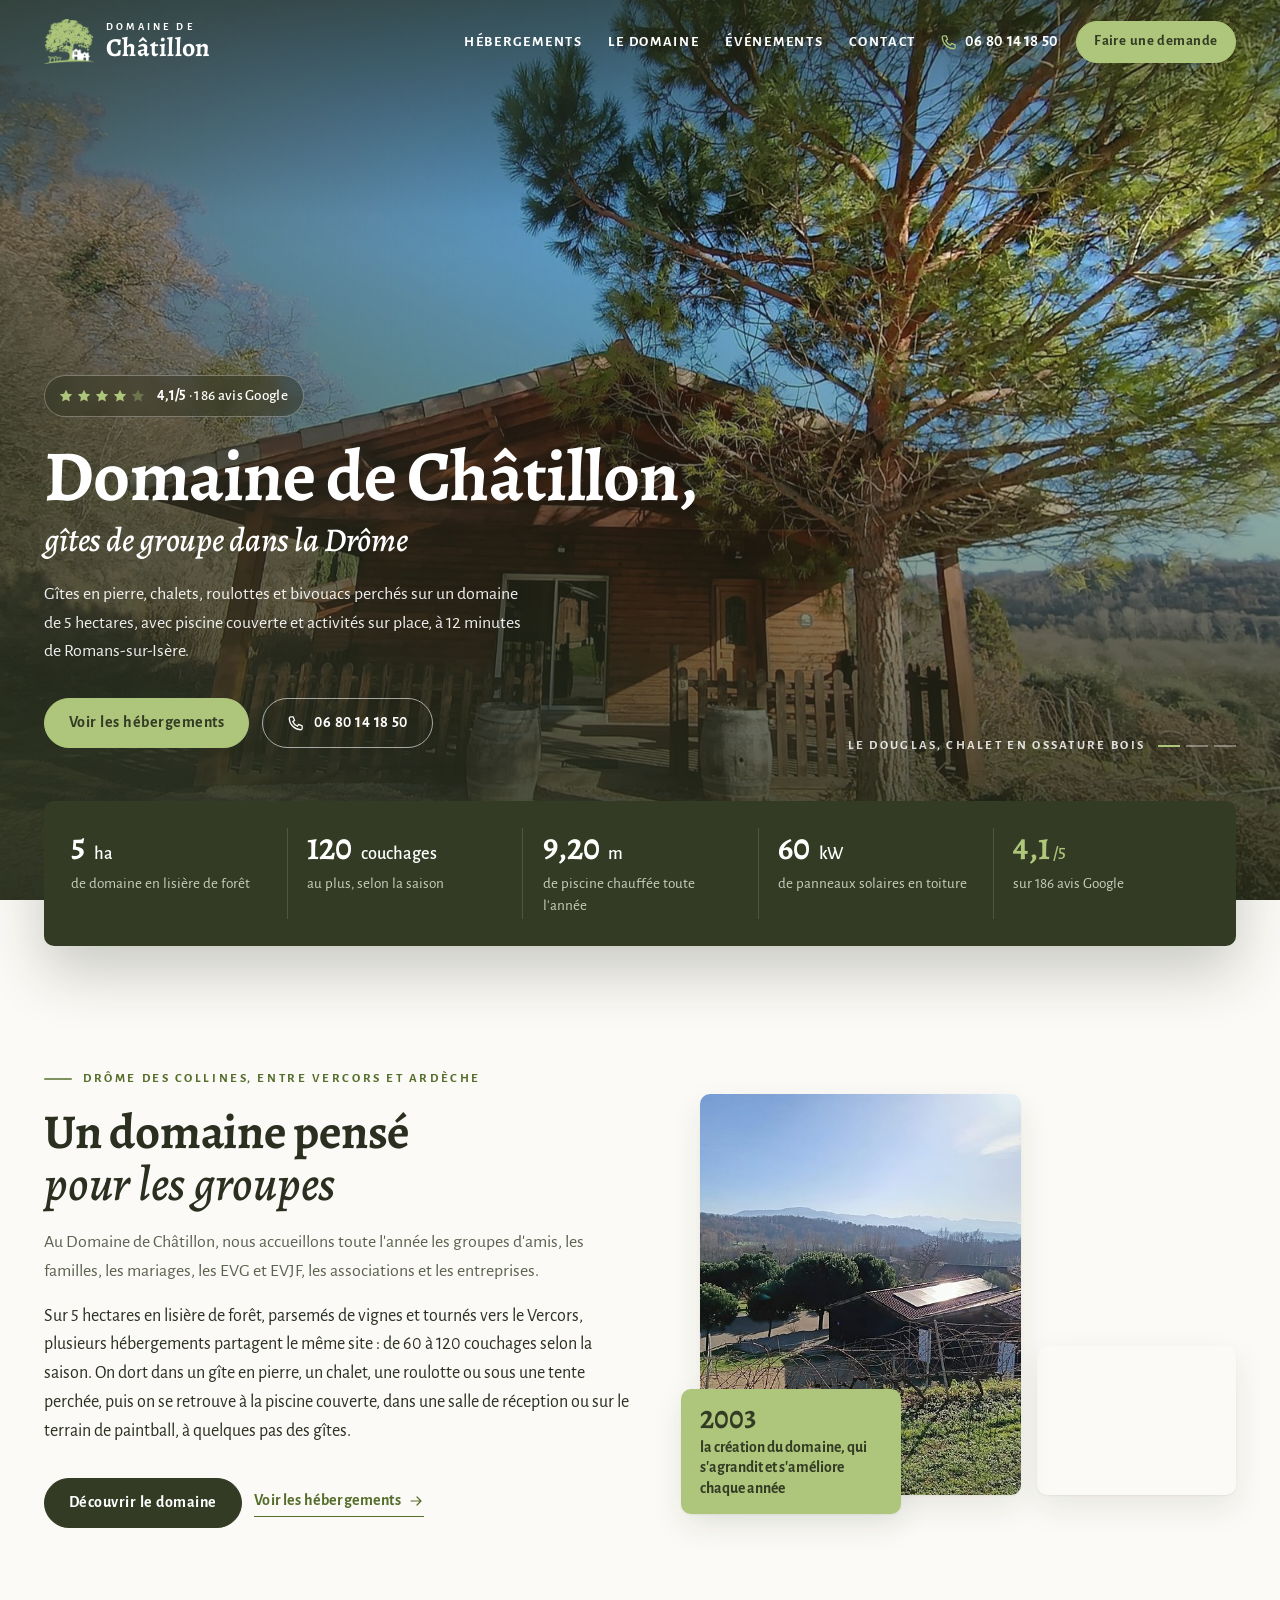
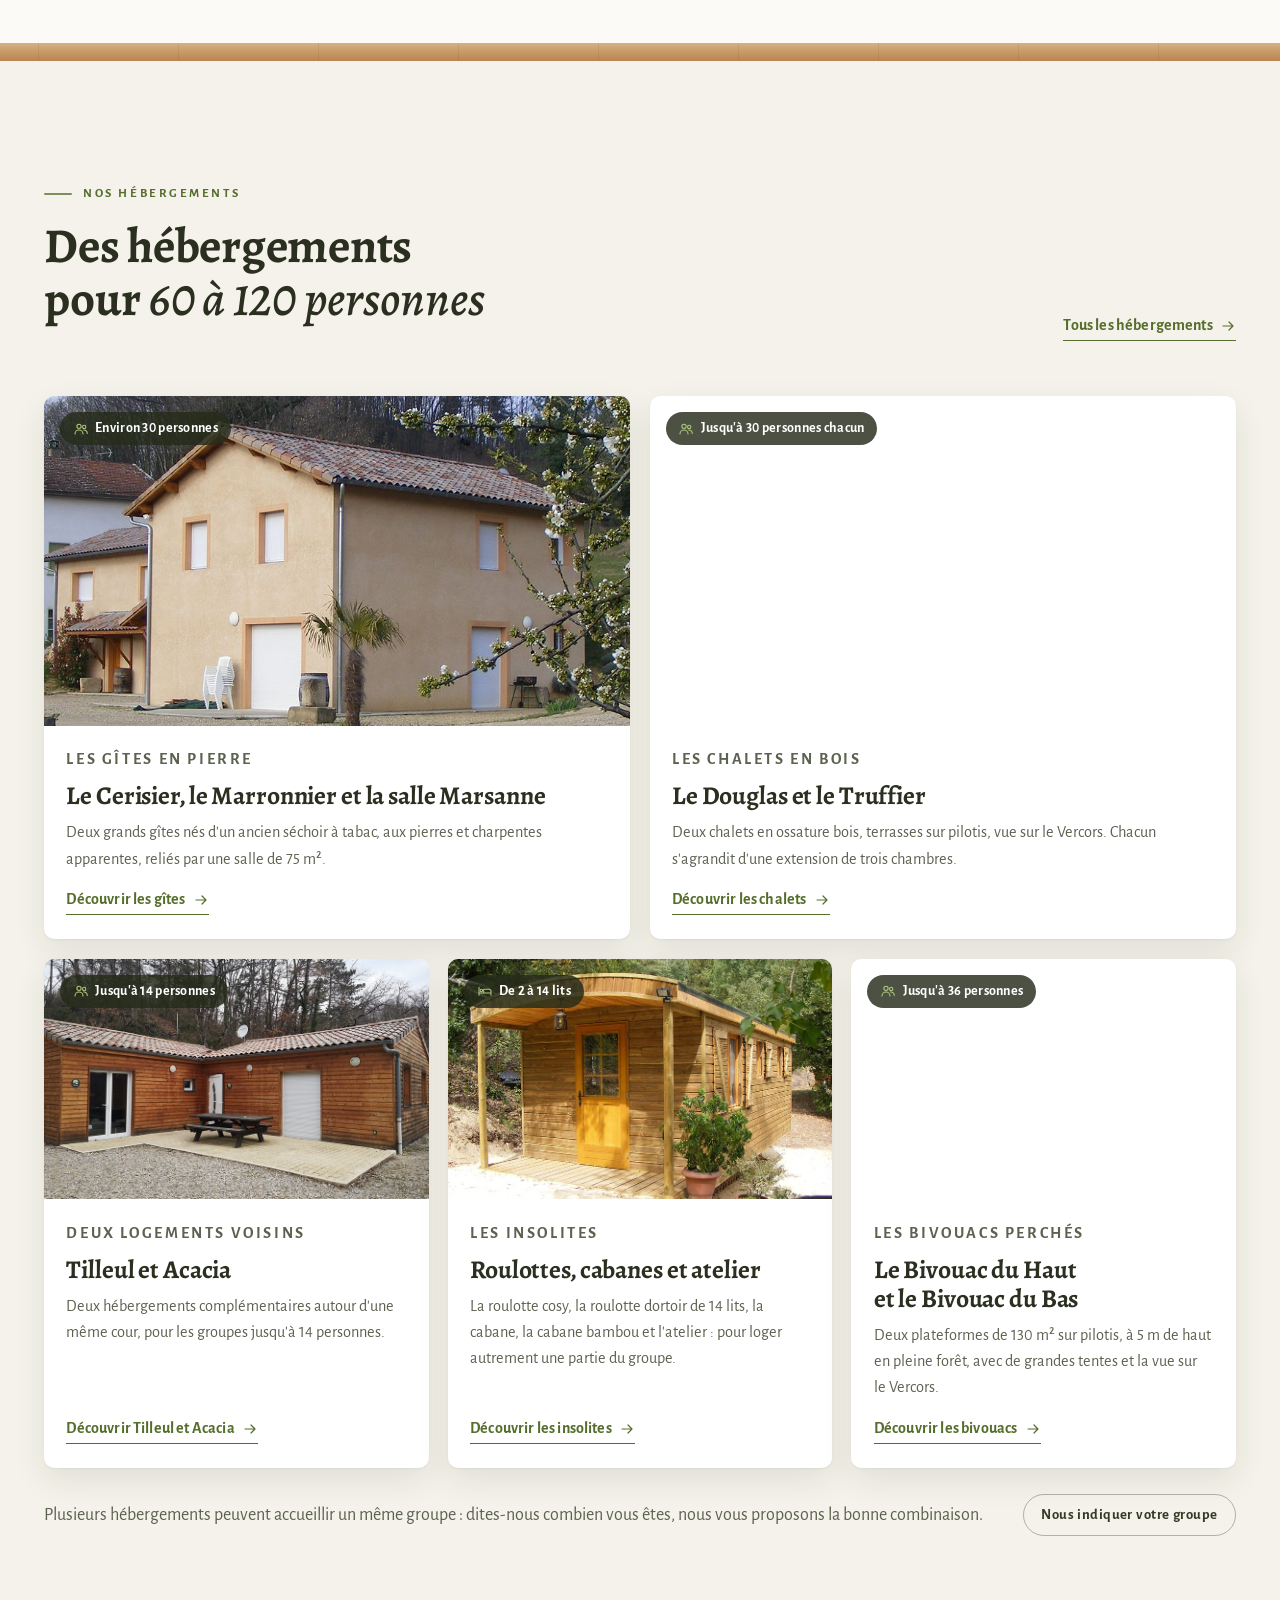
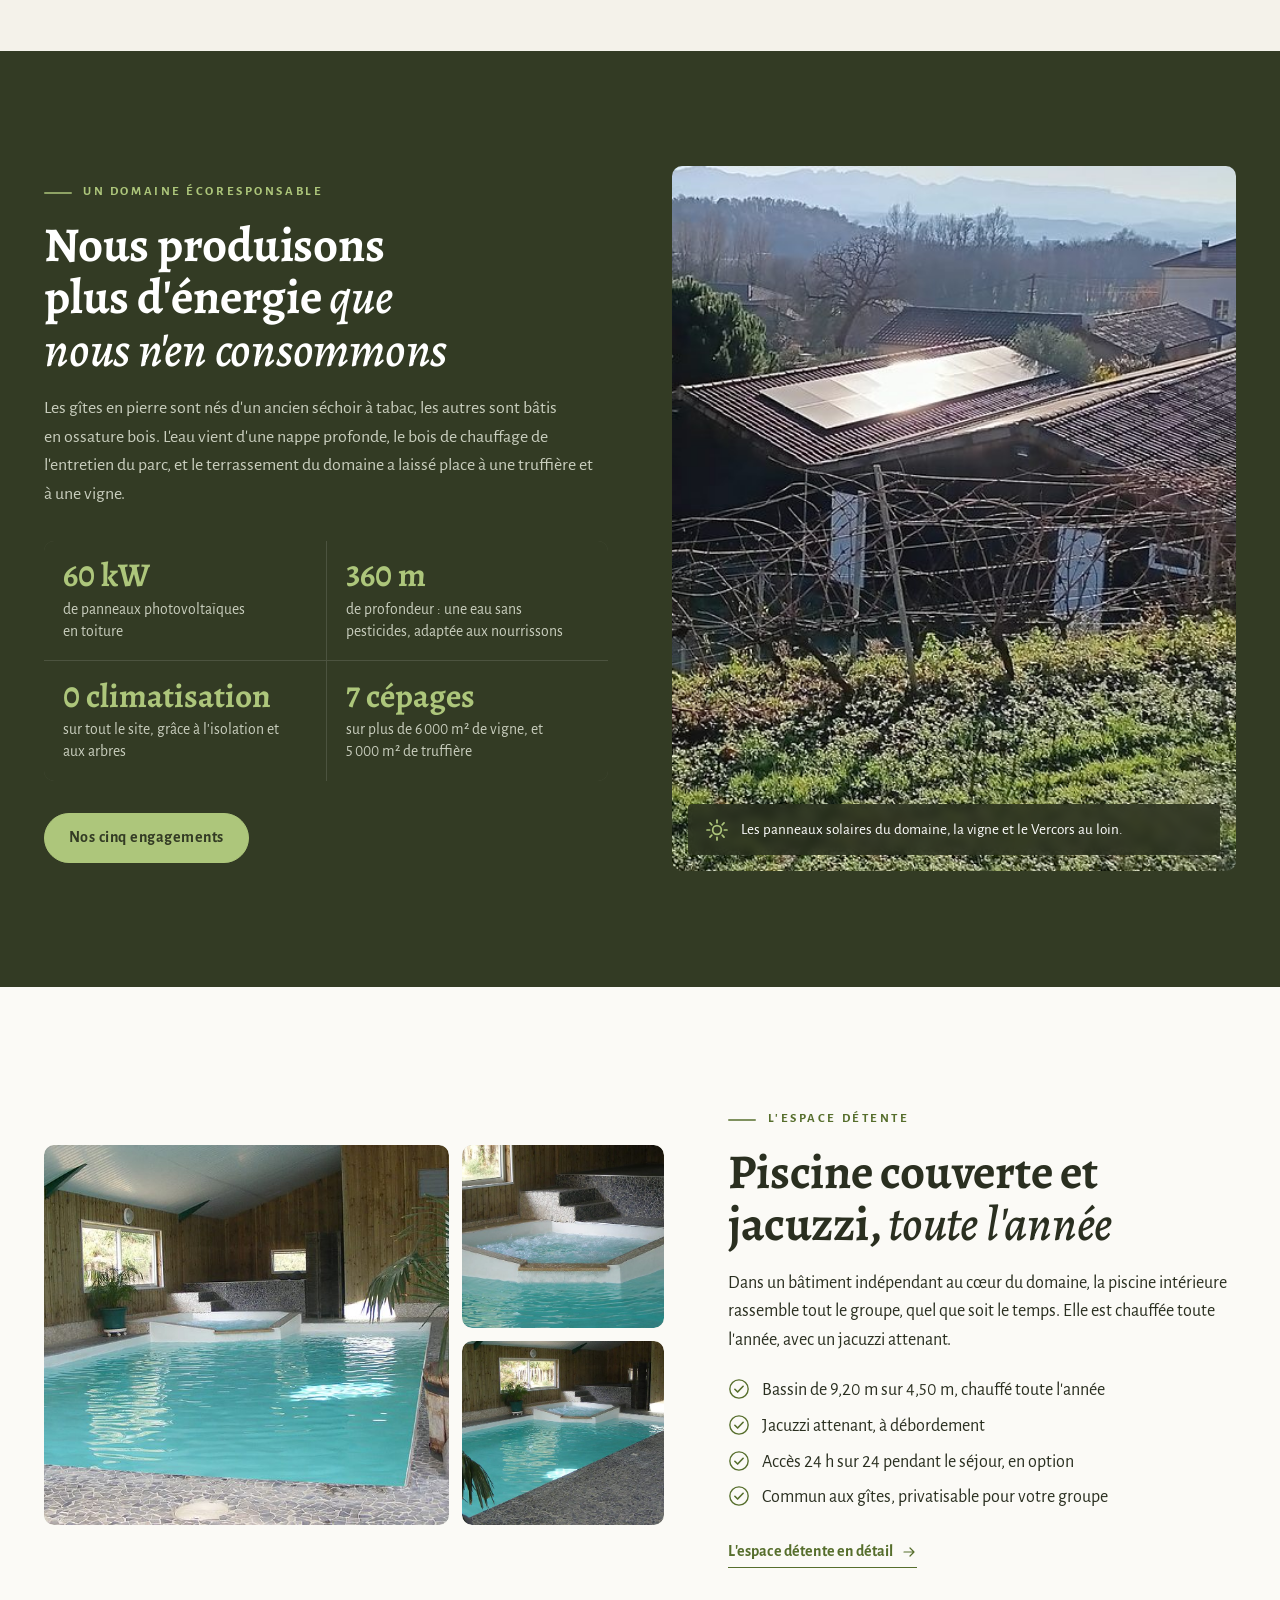
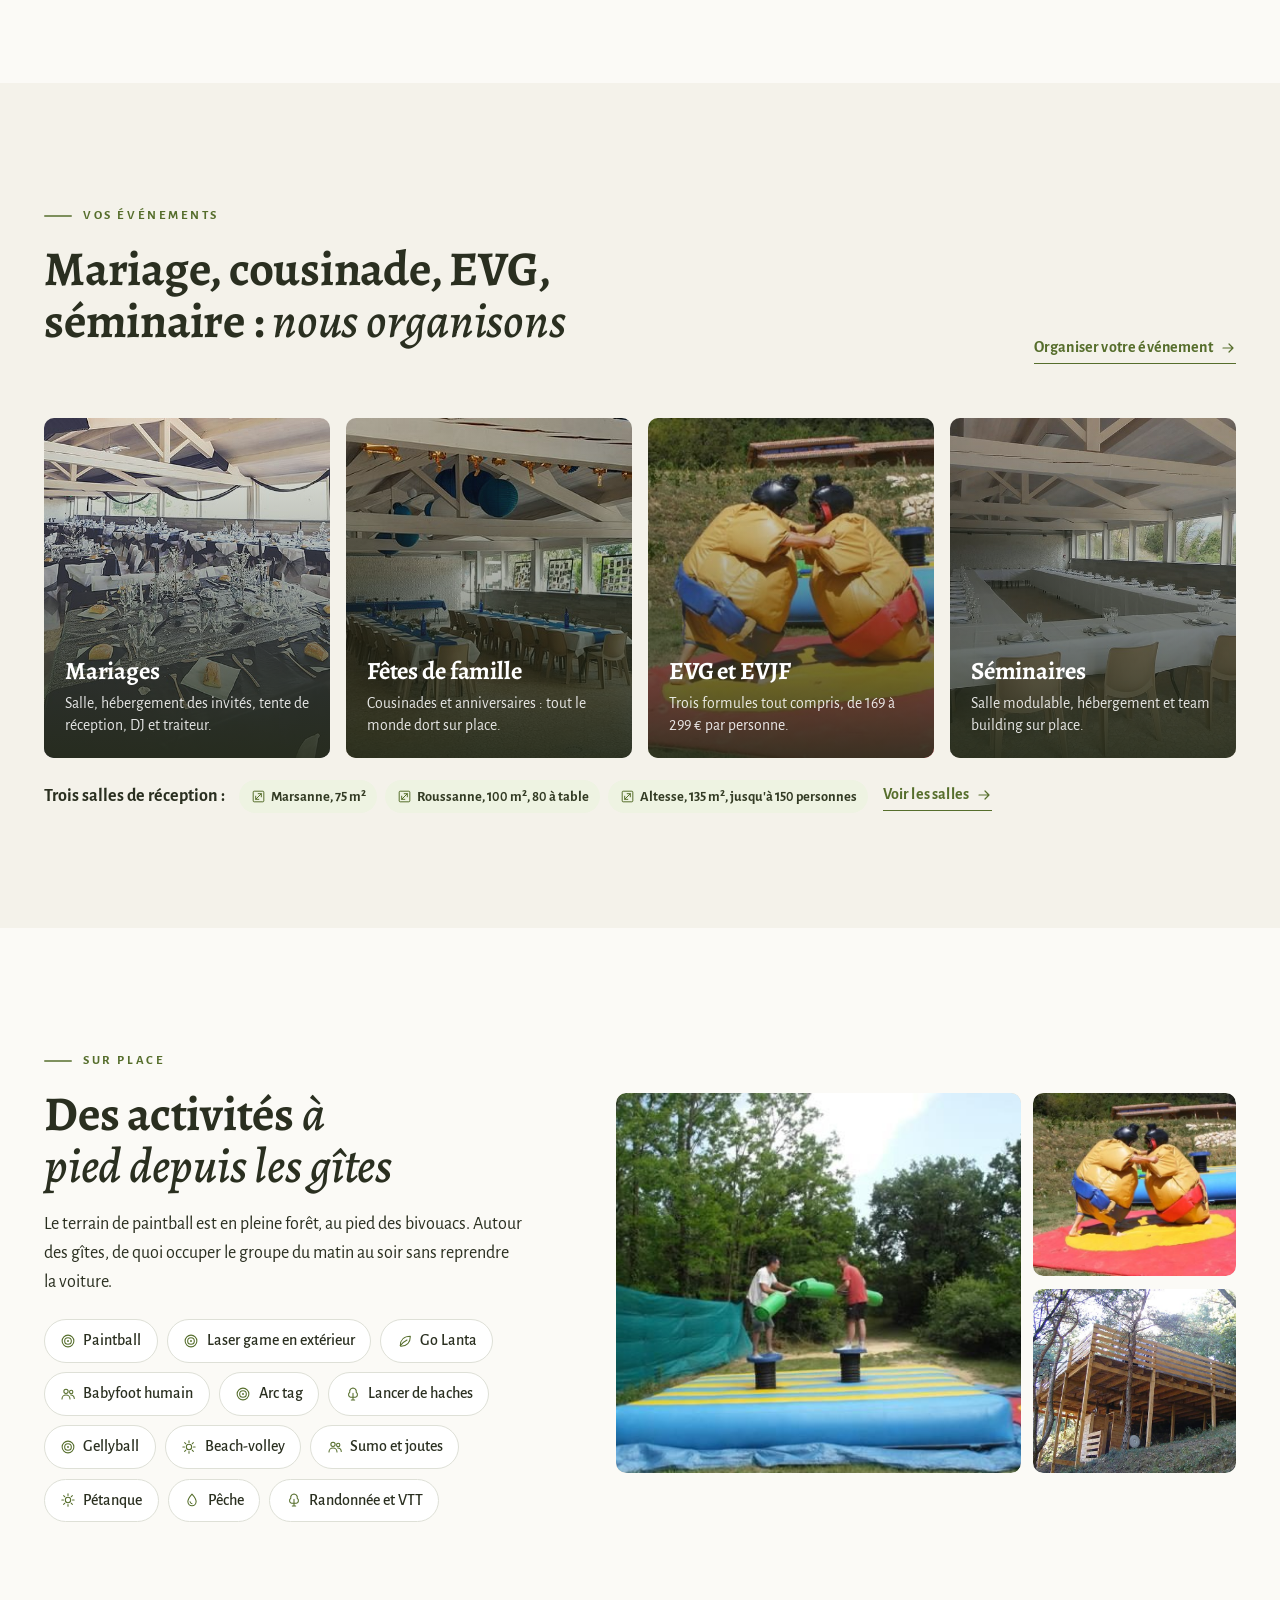
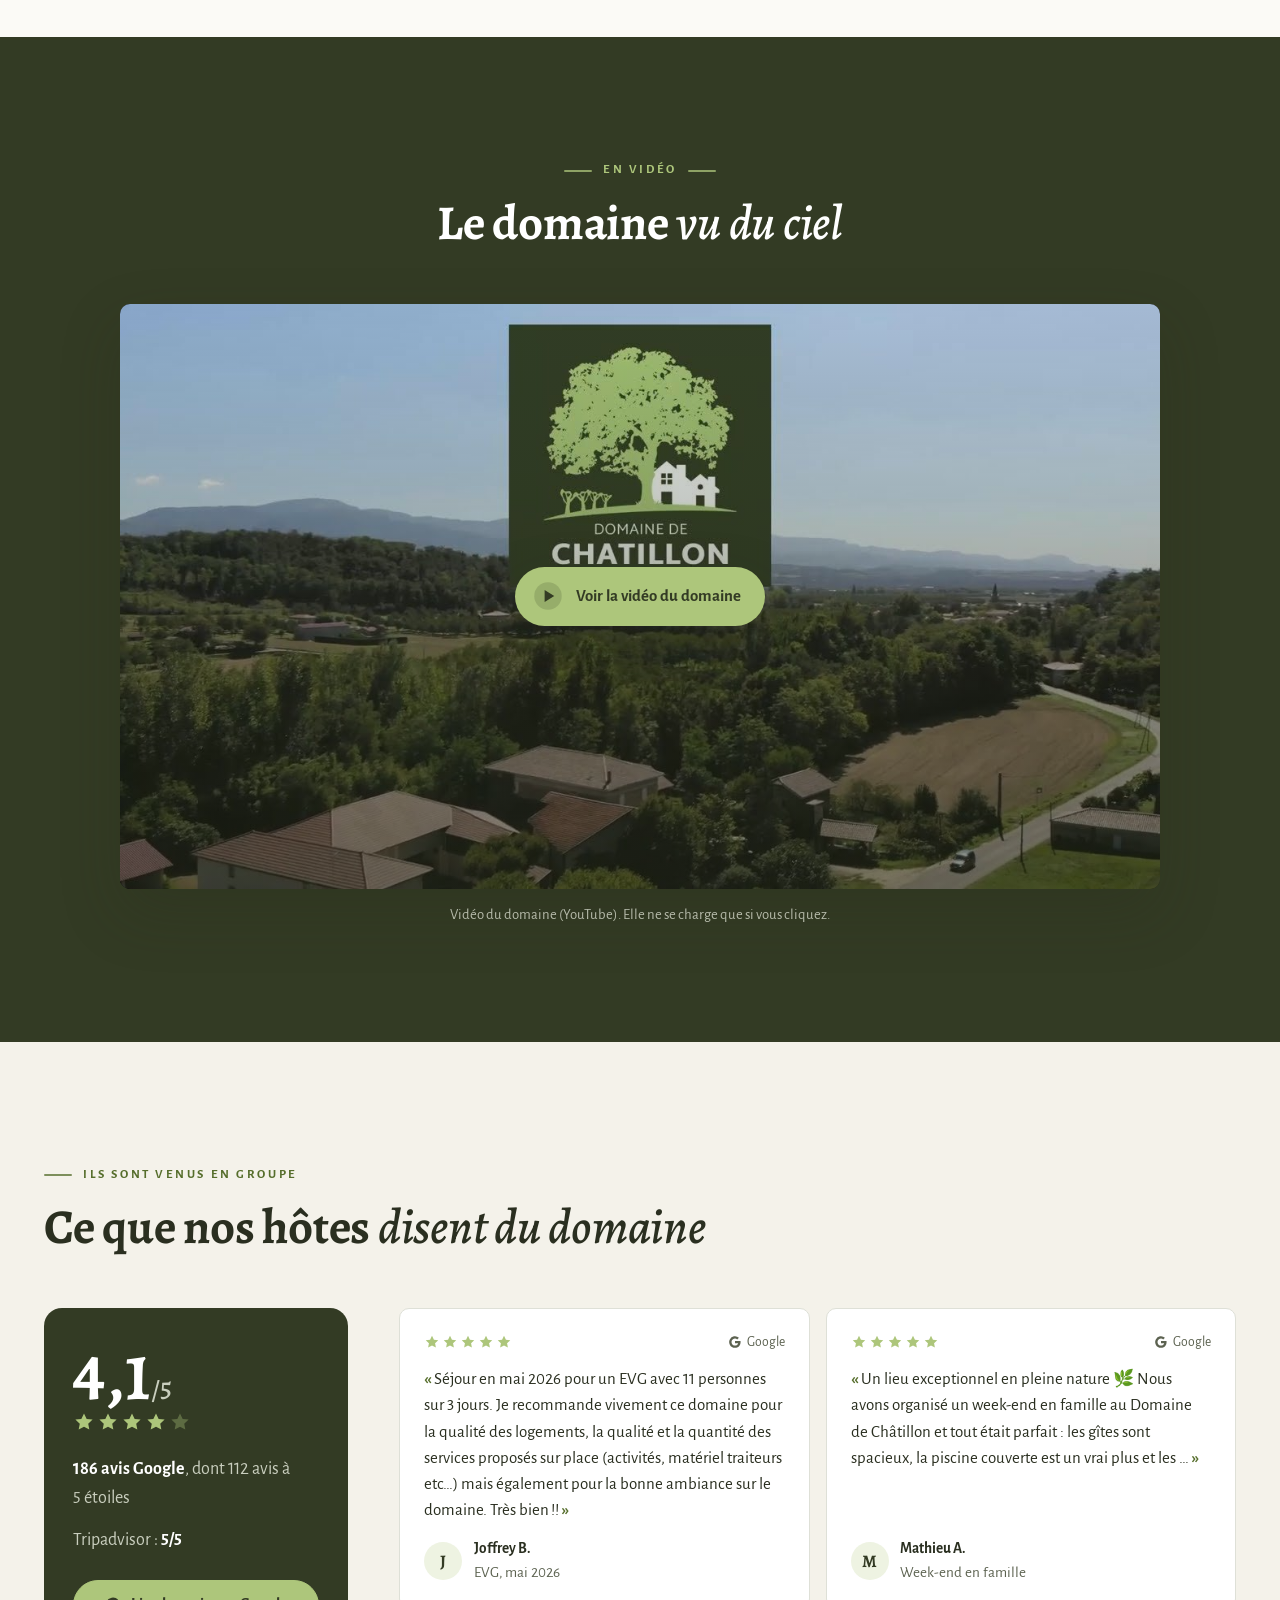
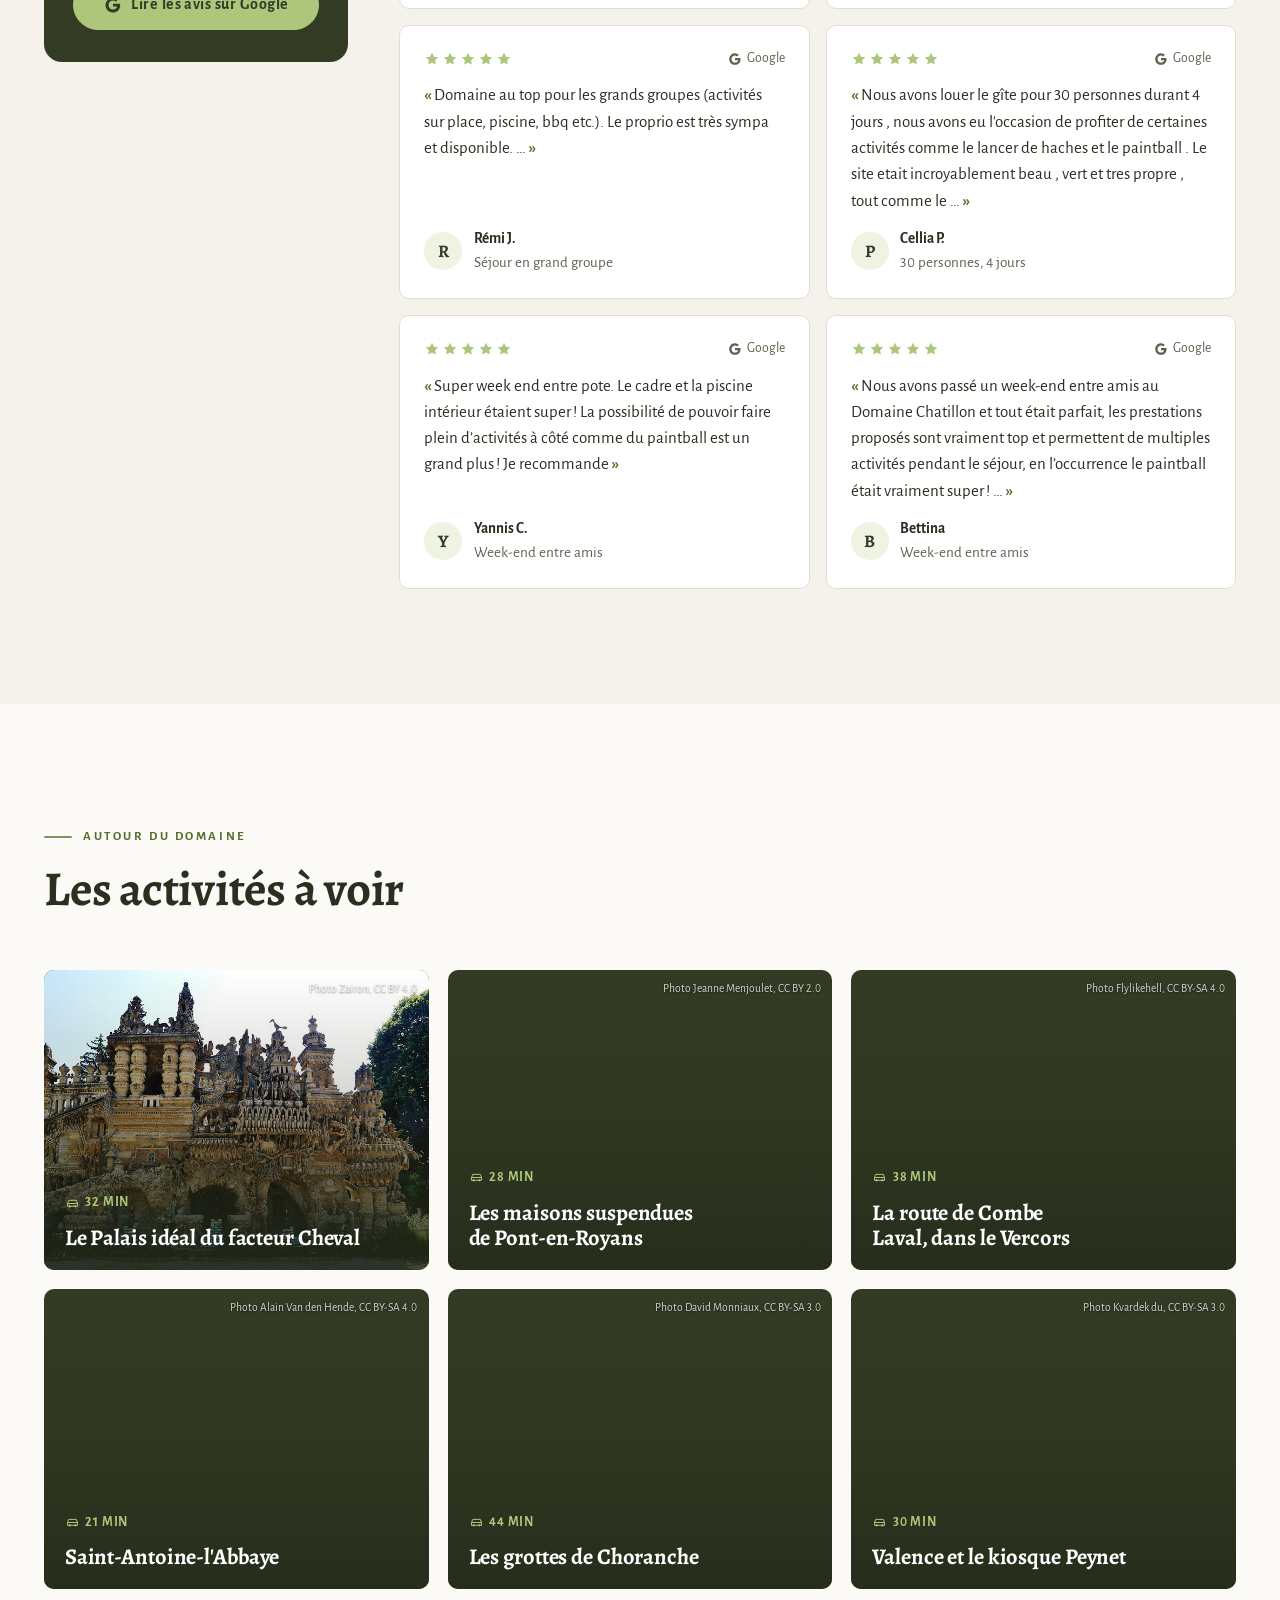
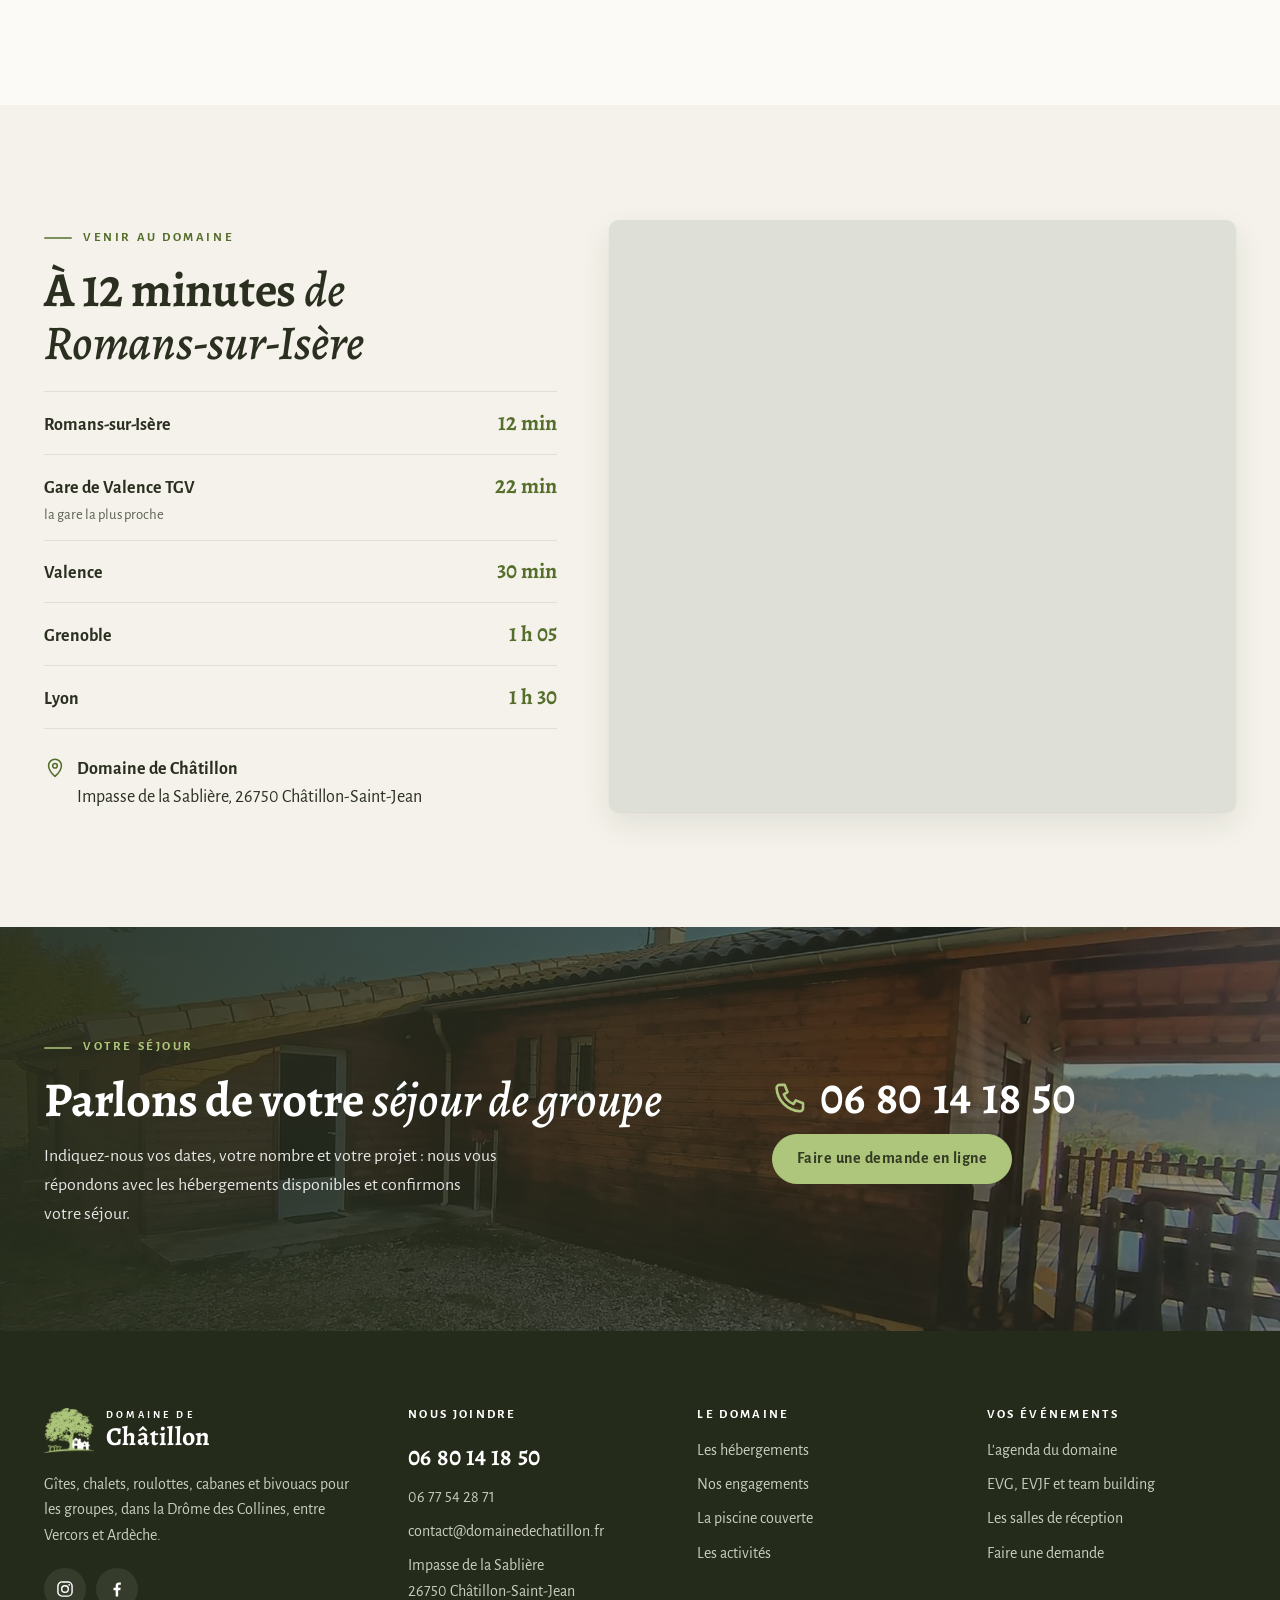
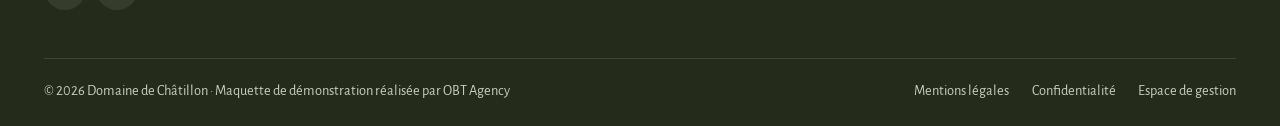
==== index.html @ 0a105643 "Maquette V1 du Domaine de Châtillon Co-Authored-By: Claude Opus 5.5 <noreply@anthropic.com>" ====
<!doctype html>
<html lang="fr" class="sans-js" data-racine="">
<head>
<meta charset="utf-8">
<meta name="viewport" content="width=device-width, initial-scale=1">
<title>Gîtes de groupe dans la Drôme | Domaine de Châtillon</title>
<meta name="description" content="Domaine de 5 ha pour les groupes dans la Drôme : gîtes, chalets, roulottes, bivouacs, piscine couverte et activités, à 12 min de Romans-sur-Isère.">
<meta name="robots" content="noindex, nofollow">
<meta name="theme-color" content="#333B24">
<meta property="og:type" content="website">
<meta property="og:locale" content="fr_FR">
<meta property="og:site_name" content="Domaine de Châtillon">
<meta property="og:title" content="Gîtes de groupe dans la Drôme | Domaine de Châtillon">
<meta property="og:description" content="Domaine de 5 ha pour les groupes dans la Drôme : gîtes, chalets, roulottes, bivouacs, piscine couverte et activités, à 12 min de Romans-sur-Isère.">
<meta property="og:image" content="assets/img/intro-1600.jpg">
<link rel="icon" href="assets/logo/favicon-48.png" sizes="48x48" type="image/png">
<link rel="apple-touch-icon" href="assets/logo/favicon-192.png">
<link rel="preconnect" href="https://fonts.googleapis.com">
<link rel="preconnect" href="https://fonts.gstatic.com" crossorigin>
<link rel="stylesheet" href="https://fonts.googleapis.com/css2?family=Alegreya:ital,wght@0,500;0,600;0,700;1,500;1,600&family=Alegreya+Sans:wght@400;500;700&display=swap">
<style>
  :root{--c-olive:#333B24;--c-blanc:#FBFAF6;--h-entete:84px}
  html{background:var(--c-blanc)}
  body{margin:0;font-family:"Alegreya Sans",Helvetica,Arial,sans-serif;color:#2A2F20}
  .loader{position:fixed;inset:0;z-index:9999;display:grid;place-items:center;background:var(--c-olive)}
  .entete{position:sticky;top:0;z-index:100;height:var(--h-entete);display:flex;align-items:center}
  @media (max-width:767px){:root{--h-entete:68px}}
</style>
<link rel="stylesheet" href="css/tokens.css">
<link rel="stylesheet" href="css/site.css">
<script>document.documentElement.classList.remove('sans-js');document.documentElement.classList.add('js');</script>

<script type="application/ld+json">
{
  "@context": "https://schema.org",
  "@type": "LodgingBusiness",
  "name": "Domaine de Châtillon",
  "description": "Domaine écoresponsable de 5 ha dans la Drôme des Collines : gîtes en pierre, chalets en ossature bois, roulottes, cabanes et bivouacs pour les groupes, piscine intérieure chauffée, salles de réception et activités sur place.",
  "url": "https://domainedechatillon.fr/",
  "telephone": "+33680141850",
  "email": "contact@domainedechatillon.fr",
  "image": "https://domainedechatillon.fr/assets/img/intro-1600.jpg",
  "address": {"@type": "PostalAddress", "streetAddress": "Impasse de la Sablière", "postalCode": "26750", "addressLocality": "Châtillon-Saint-Jean", "addressRegion": "Drôme", "addressCountry": "FR"},
  "geo": {"@type": "GeoCoordinates", "latitude": 45.0967279, "longitude": 5.1328663},
  "petsAllowed": false,
  "amenityFeature": [
    {"@type": "LocationFeatureSpecification", "name": "Piscine intérieure chauffée toute l'année", "value": true},
    {"@type": "LocationFeatureSpecification", "name": "Jacuzzi", "value": true},
    {"@type": "LocationFeatureSpecification", "name": "Salles de réception", "value": true},
    {"@type": "LocationFeatureSpecification", "name": "Parking", "value": true}
  ],
  "sameAs": ["https://www.instagram.com/domaine_de_chatillon/", "https://www.facebook.com/profile.php?id=61584657210163"]
}
</script>
</head>
<body>
<svg width="0" height="0" style="position:absolute" aria-hidden="true" focusable="false">
  <defs>
    <symbol id="i-tel" viewBox="0 0 24 24"><path fill="none" stroke="currentColor" stroke-width="1.7" stroke-linejoin="round" d="M5 3.8h3.2l1.9 4.7-2.4 1.5a11 11 0 0 0 6.3 6.3l1.5-2.4 4.7 1.9v3.2a2 2 0 0 1-2.1 2A16.2 16.2 0 0 1 3 5.9a2 2 0 0 1 2-2.1z"/></symbol>
    <symbol id="i-etoile" viewBox="0 0 24 24"><path fill="currentColor" d="M12 2.6l2.9 6 6.5.8-4.8 4.5 1.2 6.4L12 17.2l-5.8 3.1 1.2-6.4-4.8-4.5 6.5-.8z"/></symbol>
    <symbol id="i-coche" viewBox="0 0 24 24"><circle cx="12" cy="12" r="10" fill="none" stroke="currentColor" stroke-width="1.5"/><path fill="none" stroke="currentColor" stroke-width="1.8" stroke-linecap="round" stroke-linejoin="round" d="M7.5 12.3l3 3 6-6.3"/></symbol>
    <symbol id="i-fleche" viewBox="0 0 24 24"><path fill="none" stroke="currentColor" stroke-width="1.8" stroke-linecap="round" stroke-linejoin="round" d="M4.5 12h15M13.5 6l6 6-6 6"/></symbol>
    <symbol id="i-photos" viewBox="0 0 24 24"><path fill="none" stroke="currentColor" stroke-width="1.8" stroke-linejoin="round" d="M3.5 8h3.4l1.9-2.6h6.4L17.1 8h3.4v11.5h-17z"/><circle cx="12" cy="13.4" r="3.4" fill="none" stroke="currentColor" stroke-width="1.8"/></symbol>
    <symbol id="i-lecture" viewBox="0 0 24 24"><circle cx="12" cy="12" r="11" fill="currentColor" opacity=".18"/><path fill="currentColor" d="M9.3 7.2v9.6L17 12z"/></symbol>
    <symbol id="i-croix" viewBox="0 0 24 24"><path fill="none" stroke="currentColor" stroke-width="1.9" stroke-linecap="round" d="M6 6l12 12M18 6L6 18"/></symbol>
    <symbol id="i-plus" viewBox="0 0 24 24"><path fill="none" stroke="currentColor" stroke-width="1.9" stroke-linecap="round" d="M12 5v14M5 12h14"/></symbol>
    <symbol id="i-gauche" viewBox="0 0 24 24"><path fill="none" stroke="currentColor" stroke-width="1.9" stroke-linecap="round" stroke-linejoin="round" d="M15 5l-7 7 7 7"/></symbol>
    <symbol id="i-droite" viewBox="0 0 24 24"><path fill="none" stroke="currentColor" stroke-width="1.9" stroke-linecap="round" stroke-linejoin="round" d="M9 5l7 7-7 7"/></symbol>
    <symbol id="i-menu" viewBox="0 0 24 24"><path fill="none" stroke="currentColor" stroke-width="1.8" stroke-linecap="round" d="M4 7h16M4 12h16M4 17h10"/></symbol>
    <symbol id="i-repere" viewBox="0 0 24 24"><path fill="none" stroke="currentColor" stroke-width="1.7" stroke-linejoin="round" d="M12 21.2s-7-6.3-7-11.7a7 7 0 0 1 14 0c0 5.4-7 11.7-7 11.7z"/><circle cx="12" cy="9.5" r="2.5" fill="none" stroke="currentColor" stroke-width="1.7"/></symbol>
    <symbol id="i-mail" viewBox="0 0 24 24"><path fill="none" stroke="currentColor" stroke-width="1.7" stroke-linejoin="round" d="M3.5 6h17v12h-17z"/><path fill="none" stroke="currentColor" stroke-width="1.7" stroke-linejoin="round" d="M4 6.6l8 6.2 8-6.2"/></symbol>
    <symbol id="i-lit" viewBox="0 0 24 24"><path fill="none" stroke="currentColor" stroke-width="1.6" stroke-linecap="round" stroke-linejoin="round" d="M3 18.5V6.5M3 15h18v3.5M21 15v-3a2.5 2.5 0 0 0-2.5-2.5H10V15"/><circle cx="6.6" cy="11.4" r="1.9" fill="none" stroke="currentColor" stroke-width="1.6"/></symbol>
    <symbol id="i-groupe" viewBox="0 0 24 24"><circle cx="9" cy="8" r="3.2" fill="none" stroke="currentColor" stroke-width="1.6"/><path fill="none" stroke="currentColor" stroke-width="1.6" stroke-linecap="round" d="M3 19.5a6 6 0 0 1 12 0"/><circle cx="16.8" cy="9" r="2.5" fill="none" stroke="currentColor" stroke-width="1.6"/><path fill="none" stroke="currentColor" stroke-width="1.6" stroke-linecap="round" d="M16 13.6a5 5 0 0 1 5.4 5"/></symbol>
    <symbol id="i-surface" viewBox="0 0 24 24"><rect x="3.5" y="3.5" width="17" height="17" rx="1.5" fill="none" stroke="currentColor" stroke-width="1.6"/><path fill="none" stroke="currentColor" stroke-width="1.6" stroke-linecap="round" stroke-linejoin="round" d="M7.5 16.5l9-9M7.5 11.5v5h5M16.5 12.5v-5h-5"/></symbol>
    <symbol id="i-maison" viewBox="0 0 24 24"><path fill="none" stroke="currentColor" stroke-width="1.6" stroke-linejoin="round" d="M3 11.2L12 4l9 7.2M5.2 9.6V20h13.6V9.6M10 20v-5.6h4V20"/></symbol>
    <symbol id="i-calendrier" viewBox="0 0 24 24"><rect x="3.5" y="5" width="17" height="15.5" rx="2" fill="none" stroke="currentColor" stroke-width="1.6"/><path fill="none" stroke="currentColor" stroke-width="1.6" stroke-linecap="round" d="M3.5 10h17M8 3v4M16 3v4"/></symbol>
    <symbol id="i-horloge" viewBox="0 0 24 24"><circle cx="12" cy="12" r="8.8" fill="none" stroke="currentColor" stroke-width="1.6"/><path fill="none" stroke="currentColor" stroke-width="1.6" stroke-linecap="round" d="M12 7v5.2l3.4 2"/></symbol>
    <symbol id="i-voiture" viewBox="0 0 24 24"><path fill="none" stroke="currentColor" stroke-width="1.6" stroke-linejoin="round" d="M4 16.5V12l2-5h12l2 5v4.5zM4 12h16"/><circle cx="7.5" cy="16.5" r="1.8" fill="currentColor"/><circle cx="16.5" cy="16.5" r="1.8" fill="currentColor"/></symbol>
    <symbol id="i-feuille" viewBox="0 0 24 24"><path fill="none" stroke="currentColor" stroke-width="1.6" stroke-linejoin="round" d="M5 19c0-8.5 5.5-14 15-14 0 9.5-5.5 15-14 15z"/><path fill="none" stroke="currentColor" stroke-width="1.6" stroke-linecap="round" d="M5 19c3-4 6-6.5 10-8.5"/></symbol>
    <symbol id="i-soleil" viewBox="0 0 24 24"><circle cx="12" cy="12" r="4" fill="none" stroke="currentColor" stroke-width="1.6"/><path fill="none" stroke="currentColor" stroke-width="1.6" stroke-linecap="round" d="M12 2.8v2.4M12 18.8v2.4M2.8 12h2.4M18.8 12h2.4M5.5 5.5l1.7 1.7M16.8 16.8l1.7 1.7M5.5 18.5l1.7-1.7M16.8 7.2l1.7-1.7"/></symbol>
    <symbol id="i-goutte" viewBox="0 0 24 24"><path fill="none" stroke="currentColor" stroke-width="1.6" stroke-linejoin="round" d="M12 3.2s6.2 6.8 6.2 11.2a6.2 6.2 0 0 1-12.4 0C5.8 10 12 3.2 12 3.2z"/><path fill="none" stroke="currentColor" stroke-width="1.5" stroke-linecap="round" d="M9 14.6a3 3 0 0 0 3 3"/></symbol>
    <symbol id="i-arbre" viewBox="0 0 24 24"><path fill="none" stroke="currentColor" stroke-width="1.6" stroke-linejoin="round" d="M12 3a5 5 0 0 1 4.8 6.3A4.3 4.3 0 0 1 15.5 17h-7A4.3 4.3 0 0 1 7.2 9.3 5 5 0 0 1 12 3z"/><path fill="none" stroke="currentColor" stroke-width="1.6" stroke-linecap="round" d="M12 11v10M9.5 21h5"/></symbol>
    <symbol id="i-recyclage" viewBox="0 0 24 24"><path fill="none" stroke="currentColor" stroke-width="1.6" stroke-linecap="round" stroke-linejoin="round" d="M8.5 7.5L11 3.6a1.2 1.2 0 0 1 2 0l2.3 3.9M17.6 11l2.2 3.8a1.2 1.2 0 0 1-1 1.8h-4.6M10.8 16.6H5.2a1.2 1.2 0 0 1-1-1.8L6.4 11M14 5.6l1.3 1.9-2.3.3M18.6 15.3l-.4 2.3-1.7-1.6M5.6 13.6l.8-2.6 2 1"/></symbol>
    <symbol id="i-mains" viewBox="0 0 24 24"><path fill="none" stroke="currentColor" stroke-width="1.6" stroke-linecap="round" stroke-linejoin="round" d="M3 13l3.5-3.5 3 1 2-2h3l3 3L21 9M6.5 9.5L4 18.5M18.5 11.5L20 18.5M9.5 10.5l3.5 3.5a1.4 1.4 0 0 1-2 2l-1.2-1.2M12 17l1 1a1.4 1.4 0 0 0 2-2"/></symbol>
    <symbol id="i-piscine" viewBox="0 0 24 24"><path fill="none" stroke="currentColor" stroke-width="1.6" stroke-linecap="round" d="M2.8 17c1.5 1.3 3 1.3 4.6 0s3-1.3 4.6 0 3 1.3 4.6 0 3-1.3 4.6 0M2.8 20.5c1.5 1.3 3 1.3 4.6 0s3-1.3 4.6 0 3 1.3 4.6 0 3-1.3 4.6 0M8 14.5V5.6a2 2 0 0 1 4 0M15 14.5V5.6a2 2 0 0 1 4 0M8 8.5h7M8 12h7"/></symbol>
    <symbol id="i-cuisine" viewBox="0 0 24 24"><path fill="none" stroke="currentColor" stroke-width="1.6" stroke-linecap="round" stroke-linejoin="round" d="M7 3v7.5a2 2 0 0 1-2 2V21M4.5 3v5M9.5 3v5M17.5 21V3c-2.2 0-3.5 2.6-3.5 6.5v4h3.5"/></symbol>
    <symbol id="i-ecran" viewBox="0 0 24 24"><rect x="3" y="4.5" width="18" height="12" rx="1.5" fill="none" stroke="currentColor" stroke-width="1.6"/><path fill="none" stroke="currentColor" stroke-width="1.6" stroke-linecap="round" d="M8.5 20h7M12 16.5V20"/></symbol>
    <symbol id="i-terrasse" viewBox="0 0 24 24"><path fill="none" stroke="currentColor" stroke-width="1.6" stroke-linecap="round" stroke-linejoin="round" d="M3 9l9-5 9 5M5 9v11M19 9v11M3 20h18M8 14h8M9 14v6M15 14v6"/></symbol>
    <symbol id="i-parking" viewBox="0 0 24 24"><rect x="3.5" y="3.5" width="17" height="17" rx="3" fill="none" stroke="currentColor" stroke-width="1.6"/><path fill="none" stroke="currentColor" stroke-width="1.7" stroke-linecap="round" stroke-linejoin="round" d="M9.5 17V7.5h3.2a2.9 2.9 0 0 1 0 5.8H9.5"/></symbol>
    <symbol id="i-fauteuil" viewBox="0 0 24 24"><circle cx="10.5" cy="4.2" r="1.8" fill="none" stroke="currentColor" stroke-width="1.6"/><path fill="none" stroke="currentColor" stroke-width="1.6" stroke-linecap="round" stroke-linejoin="round" d="M10.5 7.4v6h5.6l2.4 5.2M10.5 10.2h4.8"/><path fill="none" stroke="currentColor" stroke-width="1.6" stroke-linecap="round" d="M8 11.4a5.4 5.4 0 1 0 6.9 7.2"/></symbol>
    <symbol id="i-feu" viewBox="0 0 24 24"><path fill="none" stroke="currentColor" stroke-width="1.6" stroke-linejoin="round" d="M12 21a6 6 0 0 0 6-6c0-4-3-6-4-10-2.5 2-3 4-3 6-1-1-1.5-2-1.6-3.2C7.6 9.4 6 11.8 6 15a6 6 0 0 0 6 6z"/></symbol>
    <symbol id="i-musique" viewBox="0 0 24 24"><path fill="none" stroke="currentColor" stroke-width="1.6" stroke-linecap="round" stroke-linejoin="round" d="M9 18V5.5l11-2V16"/><circle cx="6.5" cy="18" r="2.5" fill="none" stroke="currentColor" stroke-width="1.6"/><circle cx="17.5" cy="16" r="2.5" fill="none" stroke="currentColor" stroke-width="1.6"/></symbol>
    <symbol id="i-tente" viewBox="0 0 24 24"><path fill="none" stroke="currentColor" stroke-width="1.6" stroke-linecap="round" stroke-linejoin="round" d="M2.5 20h19L12 4zM12 4v16M9 20l3-6 3 6"/></symbol>
    <symbol id="i-couverts" viewBox="0 0 24 24"><circle cx="12" cy="13" r="6.5" fill="none" stroke="currentColor" stroke-width="1.6"/><circle cx="12" cy="13" r="3.5" fill="none" stroke="currentColor" stroke-width="1.3"/><path fill="none" stroke="currentColor" stroke-width="1.6" stroke-linecap="round" d="M2.5 4v5a1.5 1.5 0 0 0 3 0V4M4 9v11M21 4c-1.4 0-2 1.8-2 4v3h2v9"/></symbol>
    <symbol id="i-verres" viewBox="0 0 24 24"><path fill="none" stroke="currentColor" stroke-width="1.6" stroke-linecap="round" stroke-linejoin="round" d="M5 3h5l-.4 5a2.1 2.1 0 0 1-4.2 0zM7.5 10.2V20M5.5 20h4M14 3h5l-.4 5a2.1 2.1 0 0 1-4.2 0zM16.5 10.2V20M14.5 20h4"/></symbol>
    <symbol id="i-cible" viewBox="0 0 24 24"><circle cx="12" cy="12" r="8.8" fill="none" stroke="currentColor" stroke-width="1.6"/><circle cx="12" cy="12" r="5" fill="none" stroke="currentColor" stroke-width="1.6"/><circle cx="12" cy="12" r="1.4" fill="currentColor"/></symbol>
    <symbol id="i-roulotte" viewBox="0 0 24 24"><path fill="none" stroke="currentColor" stroke-width="1.6" stroke-linejoin="round" d="M3 16V9.5C3 7 5 5 8 5h8c3 0 5 2 5 4.5V16zM8 16v-5h3v5M14 9h4v3h-4z"/><circle cx="7" cy="18" r="1.8" fill="none" stroke="currentColor" stroke-width="1.6"/><circle cx="17" cy="18" r="1.8" fill="none" stroke="currentColor" stroke-width="1.6"/></symbol>
    <symbol id="i-cabane" viewBox="0 0 24 24"><path fill="none" stroke="currentColor" stroke-width="1.6" stroke-linecap="round" stroke-linejoin="round" d="M4 12l8-7 8 7M6 10.5V17h12v-6.5M10 17v-4h4v4M7 17l-1.5 4M17 17l1.5 4M12 17v4"/></symbol>
    <symbol id="i-atelier" viewBox="0 0 24 24"><path fill="none" stroke="currentColor" stroke-width="1.6" stroke-linejoin="round" d="M3 20V9l5 3V9l5 3V9l5 3V5h3v15z"/><path fill="none" stroke="currentColor" stroke-width="1.6" d="M7 16h3M14 16h3"/></symbol>
    <symbol id="i-animaux" viewBox="0 0 24 24"><circle cx="7" cy="9" r="1.8" fill="none" stroke="currentColor" stroke-width="1.5"/><circle cx="11" cy="6" r="1.8" fill="none" stroke="currentColor" stroke-width="1.5"/><circle cx="15.5" cy="7.5" r="1.8" fill="none" stroke="currentColor" stroke-width="1.5"/><path fill="none" stroke="currentColor" stroke-width="1.5" stroke-linejoin="round" d="M8 16.5c0-2.5 2-4.5 4-4.5s4 2 4 4.5c0 1.5-1.4 2-2.5 1.5-1-.4-2-.4-3 0-1.1.5-2.5 0-2.5-1.5z"/><path fill="none" stroke="currentColor" stroke-width="1.6" stroke-linecap="round" d="M3.5 3.5l17 17"/></symbol>
    <symbol id="i-info" viewBox="0 0 24 24"><circle cx="12" cy="12" r="9" fill="none" stroke="currentColor" stroke-width="1.6"/><path fill="none" stroke="currentColor" stroke-width="1.8" stroke-linecap="round" d="M12 11v6M12 7.6v.2"/></symbol>
    <symbol id="i-cle" viewBox="0 0 24 24"><circle cx="8" cy="12" r="4" fill="none" stroke="currentColor" stroke-width="1.6"/><path fill="none" stroke="currentColor" stroke-width="1.6" stroke-linecap="round" d="M12 12h9M18 12v3M15.5 12v2"/></symbol>
    <symbol id="i-instagram" viewBox="0 0 24 24"><rect x="3.5" y="3.5" width="17" height="17" rx="5" fill="none" stroke="currentColor" stroke-width="1.7"/><circle cx="12" cy="12" r="4" fill="none" stroke="currentColor" stroke-width="1.7"/><circle cx="17" cy="7" r="1.1" fill="currentColor"/></symbol>
    <symbol id="i-facebook" viewBox="0 0 24 24"><path fill="currentColor" d="M13.4 21v-7.6h2.6l.4-3h-3V8.5c0-.9.3-1.5 1.6-1.5h1.6V4.3c-.3 0-1.2-.1-2.3-.1-2.3 0-3.9 1.4-3.9 4v2.2H7.8v3h2.6V21z"/></symbol>
    <symbol id="i-google" viewBox="0 0 24 24"><path fill="currentColor" d="M21.6 12.2c0-.7-.1-1.3-.2-1.9H12v3.7h5.4a4.6 4.6 0 0 1-2 3v2.5h3.2c1.9-1.7 3-4.3 3-7.3zM12 22c2.7 0 5-.9 6.6-2.4l-3.2-2.5c-.9.6-2 1-3.4 1-2.6 0-4.8-1.8-5.6-4.1H3.1v2.6A10 10 0 0 0 12 22zM6.4 14a6 6 0 0 1 0-3.9V7.5H3.1a10 10 0 0 0 0 9zM12 6c1.5 0 2.8.5 3.8 1.5l2.9-2.9A10 10 0 0 0 3.1 7.5L6.4 10C7.2 7.7 9.4 6 12 6z"/></symbol>
  </defs>
</svg>


<div class="loader" id="loader" aria-hidden="true">
  <div class="loader__fond"><img src="assets/img/intro-1600.jpg" srcset="assets/img/intro-800.jpg 800w, assets/img/intro-1600.jpg 1600w, assets/img/intro-2400.jpg 2000w" sizes="100vw" width="2000" height="1500" alt="" loading="eager" decoding="async"></div>
  <div class="loader__voile"></div>
  <div class="loader__logo">
    <img class="loader__embleme" src="assets/logo/embleme.png" width="442" height="397" alt="">
    <span class="loader__nom"><span class="logo__petit">Domaine de</span><span class="logo__grand">Châtillon</span></span>
    <span class="loader__filet"></span>
    <span class="loader__lieu">Gîtes de groupe · Hébergements insolites · Drôme</span>
  </div>
</div>

<a class="saut-contenu" href="#contenu">Aller au contenu</a>

<header class="entete" id="entete" data-etat="transparent">
  <div class="contenant entete__grille">
    <a class="logo entete__logo" href="index.html" aria-label="Domaine de Châtillon, page d'accueil">
      <img class="logo__img" src="assets/logo/embleme.png" width="442" height="397" alt="">
      <span class="logo__mots"><span class="logo__petit">Domaine de</span><span class="logo__grand">Châtillon</span></span>
    </a>
    <nav class="nav" aria-label="Navigation principale">
      <ul class="nav__liste">
        <li><a class="nav__lien"  href="hebergements.html">Hébergements</a></li>
        <li><a class="nav__lien"  href="le-domaine.html">Le domaine</a></li>
        <li><a class="nav__lien"  href="evenements.html">Événements</a></li>
        <li><a class="nav__lien"  href="contact.html">Contact</a></li>
      </ul>
    </nav>
    <div class="entete__actions">
      <a class="entete__tel" href="tel:+33680141850" aria-label="Appeler le domaine au 06 80 14 18 50">
        <svg aria-hidden="true"><use href="#i-tel"/></svg><span>06 80 14 18 50</span>
      </a>
      <a class="btn btn--primaire btn--compact btn--demande" href="contact.html">Faire une demande</a>
      <button type="button" class="burger" id="burger" aria-expanded="false" aria-controls="nav-mobile" aria-label="Ouvrir le menu">
        <svg class="burger__ouvrir" aria-hidden="true"><use href="#i-menu"/></svg>
        <svg class="burger__fermer" aria-hidden="true"><use href="#i-croix"/></svg>
      </button>
    </div>
  </div>
</header>

<div class="nav-mobile" id="nav-mobile">
  <nav class="contenant" aria-label="Menu">
    <ul class="nav-mobile__liste">
      <li><a class="nav-mobile__lien" aria-current="page" href="index.html">Accueil</a></li>
      <li><a class="nav-mobile__lien"  href="hebergements.html">Hébergements</a></li>
      <li><a class="nav-mobile__lien"  href="le-domaine.html">Le domaine</a></li>
      <li><a class="nav-mobile__lien"  href="evenements.html">Événements</a></li>
      <li><a class="nav-mobile__lien"  href="contact.html">Contact</a></li>
    </ul>
    <a class="btn btn--primaire btn--pleine" href="contact.html">Faire une demande</a>
    <a class="btn btn--fantome btn--pleine" href="tel:+33680141850"><svg aria-hidden="true"><use href="#i-tel"/></svg>Appeler le 06 80 14 18 50</a>
  </nav>
</div>


<main id="contenu">

<section class="hero" id="haut" aria-label="Présentation">
  <div class="hero__diapos">
    <figure class="hero__diapo est-active" data-legende="Le Douglas, chalet en ossature bois"><img src="assets/img/hero-chalet-1600.jpg" srcset="assets/img/hero-chalet-800.jpg 800w, assets/img/hero-chalet-1600.jpg 1600w, assets/img/hero-chalet-2400.jpg 2048w" sizes="100vw" width="2048" height="1536" alt="Le chalet Douglas en bois, sa terrasse couverte et un grand pin, face aux collines de la Drôme" loading="eager" fetchpriority="high" decoding="async"></figure>
    <figure class="hero__diapo" data-legende="La piscine intérieure et son jacuzzi"><img src="assets/img/hero-piscine-1600.jpg" srcset="assets/img/hero-piscine-800.jpg 800w, assets/img/hero-piscine-1600.jpg 1600w, assets/img/hero-piscine-2400.jpg 1920w" sizes="100vw" width="1920" height="1280" alt="La piscine intérieure chauffée du domaine, son jacuzzi à débordement et ses murs en bois" loading="eager" decoding="async"></figure>
    <figure class="hero__diapo" data-legende="La salle Altesse dressée pour une réception"><img src="assets/img/hero-salle-1600.jpg" srcset="assets/img/hero-salle-800.jpg 800w, assets/img/hero-salle-1600.jpg 1600w, assets/img/hero-salle-2400.jpg 1920w" sizes="100vw" width="1920" height="1440" alt="La salle Altesse sous sa charpente blanche, tables nappées dressées en U pour un repas de groupe" loading="eager" decoding="async"></figure>
  </div>
  <div class="hero__voile"></div>
  <div class="contenant hero__contenu">
    <a class="hero__avis" href="#avis">
      <span class="etoiles" aria-hidden="true"><svg><use href="#i-etoile"/></svg><svg><use href="#i-etoile"/></svg><svg><use href="#i-etoile"/></svg><svg><use href="#i-etoile"/></svg><svg style="opacity:.35"><use href="#i-etoile"/></svg></span>
      <span><strong>4,1/5</strong> · 186 avis Google</span>
    </a>
    <h1 class="hero__titre"><span class="hero__nom">Domaine de Châtillon,</span> <span class="hero__metier">gîtes de groupe dans la Drôme</span></h1>
    <p class="hero__sous-titre">Gîtes en pierre, chalets, roulottes et bivouacs perchés sur un domaine de 5 hectares, avec piscine couverte et activités sur place, à 12 minutes de Romans-sur-Isère.</p>
    <div class="actions">
      <a class="btn btn--primaire" href="hebergements.html">Voir les hébergements</a>
      <a class="btn btn--fantome" href="tel:+33680141850"><svg aria-hidden="true"><use href="#i-tel"/></svg>06 80 14 18 50</a>
    </div>
  </div>
  <p class="hero__legende"><span id="hero-legende-texte">Le Douglas, chalet en ossature bois</span><span class="hero__points" aria-hidden="true"><span class="hero__point est-actif"></span><span class="hero__point"></span><span class="hero__point"></span></span></p>
</section>

<div class="contenant reperes">
  <dl class="reperes__grille">
    <div class="reperes__item"><dt class="reperes__chiffre">5 <small>ha</small></dt><dd class="reperes__libelle">de domaine en lisière de forêt</dd></div>
    <div class="reperes__item"><dt class="reperes__chiffre">120 <small>couchages</small></dt><dd class="reperes__libelle">au plus, selon la saison</dd></div>
    <div class="reperes__item"><dt class="reperes__chiffre">9,20 <small>m</small></dt><dd class="reperes__libelle">de piscine chauffée toute l'année</dd></div>
    <div class="reperes__item"><dt class="reperes__chiffre">60 <small>kW</small></dt><dd class="reperes__libelle">de panneaux solaires en toiture</dd></div>
    <div class="reperes__item reperes__item--vert"><dt class="reperes__chiffre">4,1<small>/5</small></dt><dd class="reperes__libelle">sur 186 avis Google</dd></div>
  </dl>
</div>

<section class="section" id="presentation">
  <div class="contenant presentation">
    <div class="presentation__texte apparait">
      <p class="surtitre">Drôme des Collines, entre Vercors et Ardèche</p>
      <h2>Un domaine pensé <em>pour les groupes</em></h2>
      <p class="chapo">Au Domaine de Châtillon, nous accueillons toute l'année les groupes d'amis, les familles, les mariages, les EVG et EVJF, les associations et les entreprises.</p>
      <p>Sur 5 hectares en lisière de forêt, parsemés de vignes et tournés vers le Vercors, plusieurs hébergements partagent le même site : de 60 à 120 couchages selon la saison. On dort dans un gîte en pierre, un chalet, une roulotte ou sous une tente perchée, puis on se retrouve à la piscine couverte, dans une salle de réception ou sur le terrain de paintball, à quelques pas des gîtes.</p>
      <div class="actions">
        <a class="btn btn--olive" href="le-domaine.html">Découvrir le domaine</a>
        <a class="lien-fleche" href="hebergements.html">Voir les hébergements<svg aria-hidden="true"><use href="#i-fleche"/></svg></a>
      </div>
    </div>
    <div class="presentation__photos apparait">
      <img src="assets/img/vue-vercors-1600.jpg" srcset="assets/img/vue-vercors-800.jpg 800w, assets/img/vue-vercors-1600.jpg 1600w" sizes="(max-width: 900px) 60vw, 360px" width="1600" height="1200" alt="Le domaine vu de ses vignes : les pins parasols, les toits des gîtes et le Vercors à l&#x27;horizon" loading="lazy" decoding="async">
      <img src="assets/img/truffier-terrasse-1600.jpg" srcset="assets/img/truffier-terrasse-800.jpg 800w, assets/img/truffier-terrasse-1600.jpg 1600w" sizes="(max-width: 900px) 40vw, 220px" width="1600" height="1200" alt="La terrasse en bois du Truffier, sa table et la vue sur les collines et le Vercors" loading="lazy" decoding="async">
      <p class="presentation__cachet"><strong>2003</strong>la création du domaine, qui s'agrandit et s'améliore chaque année</p>
    </div>
  </div>
</section>

<div class="bois" aria-hidden="true"></div>

<section class="section section--lin" id="hebergements">
  <div class="contenant">
    <header class="entete-section entete-section--ligne apparait">
      <div>
        <p class="surtitre">Nos hébergements</p>
        <h2>Des hébergements pour <em>60 à 120 personnes</em></h2>
      </div>
      <a class="lien-fleche" href="hebergements.html">Tous les hébergements<svg aria-hidden="true"><use href="#i-fleche"/></svg></a>
    </header>
    <div class="cartes-heb">
      <a class="carte-heb apparait" href="hebergements.html#gites">
        <div class="carte-heb__photo"><img src="assets/img/cerisier-1600.jpg" srcset="assets/img/cerisier-800.jpg 800w, assets/img/cerisier-1600.jpg 1600w" sizes="(max-width: 620px) 100vw, (max-width: 980px) 50vw, 600px" width="1600" height="1067" alt="Le Cerisier, grand gîte aux murs ocre et aux tuiles rondes, dans la cour du domaine" loading="lazy" decoding="async"><span class="carte-heb__capacite"><svg aria-hidden="true"><use href="#i-groupe"/></svg>Environ 30 personnes</span></div>
        <div class="carte-heb__corps">
          <p class="carte-heb__type">Les gîtes en pierre</p>
          <h3>Le Cerisier, le Marronnier et la salle Marsanne</h3>
          <p>Deux grands gîtes nés d'un ancien séchoir à tabac, aux pierres et charpentes apparentes, reliés par une salle de 75 m².</p>
          <span class="lien-fleche">Découvrir les gîtes<svg aria-hidden="true"><use href="#i-fleche"/></svg></span>
        </div>
      </a>
      <a class="carte-heb apparait" href="hebergements.html#chalets">
        <div class="carte-heb__photo"><img src="assets/img/truffier-1600.jpg" srcset="assets/img/truffier-800.jpg 800w, assets/img/truffier-1600.jpg 1600w" sizes="(max-width: 620px) 100vw, (max-width: 980px) 50vw, 600px" width="1600" height="1200" alt="Le chalet Truffier en bois, sa grande terrasse couverte et sa barrière, au soleil d&#x27;hiver" loading="lazy" decoding="async"><span class="carte-heb__capacite"><svg aria-hidden="true"><use href="#i-groupe"/></svg>Jusqu'à 30 personnes chacun</span></div>
        <div class="carte-heb__corps">
          <p class="carte-heb__type">Les chalets en bois</p>
          <h3>Le Douglas et le Truffier</h3>
          <p>Deux chalets en ossature bois, terrasses sur pilotis, vue sur le Vercors. Chacun s'agrandit d'une extension de trois chambres.</p>
          <span class="lien-fleche">Découvrir les chalets<svg aria-hidden="true"><use href="#i-fleche"/></svg></span>
        </div>
      </a>
      <a class="carte-heb apparait" href="hebergements.html#tilleul-acacia">
        <div class="carte-heb__photo"><img src="assets/img/tilleul-1600.jpg" srcset="assets/img/tilleul-800.jpg 800w, assets/img/tilleul-1600.jpg 1600w" sizes="(max-width: 620px) 100vw, (max-width: 980px) 50vw, 400px" width="1600" height="1200" alt="Tilleul et Acacia : deux logements en bois autour d&#x27;une cour avec une table de pique-nique" loading="lazy" decoding="async"><span class="carte-heb__capacite"><svg aria-hidden="true"><use href="#i-groupe"/></svg>Jusqu'à 14 personnes</span></div>
        <div class="carte-heb__corps">
          <p class="carte-heb__type">Deux logements voisins</p>
          <h3>Tilleul et Acacia</h3>
          <p>Deux hébergements complémentaires autour d'une même cour, pour les groupes jusqu'à 14 personnes.</p>
          <span class="lien-fleche">Découvrir Tilleul et Acacia<svg aria-hidden="true"><use href="#i-fleche"/></svg></span>
        </div>
      </a>
      <a class="carte-heb apparait" href="hebergements.html#insolites">
        <div class="carte-heb__photo"><img src="assets/img/roulotte-1600.jpg" srcset="assets/img/roulotte-800.jpg 800w, assets/img/roulotte-1600.jpg 1600w" sizes="(max-width: 620px) 100vw, (max-width: 980px) 50vw, 400px" width="1600" height="1066" alt="La roulotte en bois du domaine, sa porte jaune et sa petite terrasse, sous les arbres" loading="lazy" decoding="async"><span class="carte-heb__capacite"><svg aria-hidden="true"><use href="#i-lit"/></svg>De 2 à 14 lits</span></div>
        <div class="carte-heb__corps">
          <p class="carte-heb__type">Les insolites</p>
          <h3>Roulottes, cabanes et atelier</h3>
          <p>La roulotte cosy, la roulotte dortoir de 14 lits, la cabane, la cabane bambou et l'atelier : pour loger autrement une partie du groupe.</p>
          <span class="lien-fleche">Découvrir les insolites<svg aria-hidden="true"><use href="#i-fleche"/></svg></span>
        </div>
      </a>
      <a class="carte-heb apparait" href="hebergements.html#bivouacs">
        <div class="carte-heb__photo"><img src="assets/img/bivouac-1600.jpg" srcset="assets/img/bivouac-800.jpg 800w, assets/img/bivouac-1600.jpg 1600w" sizes="(max-width: 620px) 100vw, (max-width: 980px) 100vw, 400px" width="1600" height="1067" alt="Les grandes tentes du bivouac sur leur plateforme en bois, au milieu des pins" loading="lazy" decoding="async"><span class="carte-heb__capacite"><svg aria-hidden="true"><use href="#i-groupe"/></svg>Jusqu'à 36 personnes</span></div>
        <div class="carte-heb__corps">
          <p class="carte-heb__type">Les bivouacs perchés</p>
          <h3>Le Bivouac du Haut et le Bivouac du Bas</h3>
          <p>Deux plateformes de 130 m² sur pilotis, à 5 m de haut en pleine forêt, avec de grandes tentes et la vue sur le Vercors.</p>
          <span class="lien-fleche">Découvrir les bivouacs<svg aria-hidden="true"><use href="#i-fleche"/></svg></span>
        </div>
      </a>
    </div>
    <div class="cartes-heb__note apparait">
      <p>Plusieurs hébergements peuvent accueillir un même groupe : dites-nous combien vous êtes, nous vous proposons la bonne combinaison.</p>
      <a class="btn btn--contour btn--compact" href="contact.html">Nous indiquer votre groupe</a>
    </div>
  </div>
</section>

<section class="section section--olive sur-sombre" id="ecoresponsable">
  <div class="contenant eco">
    <div class="eco__texte apparait">
      <p class="surtitre">Un domaine écoresponsable</p>
      <h2>Nous produisons plus d'énergie <em>que nous n'en consommons</em></h2>
      <p class="chapo">Les gîtes en pierre sont nés d'un ancien séchoir à tabac, les autres sont bâtis en ossature bois. L'eau vient d'une nappe profonde, le bois de chauffage de l'entretien du parc, et le terrassement du domaine a laissé place à une truffière et à une vigne.</p>
      <div class="eco__chiffres">
        <p class="eco__chiffre"><strong>60 kW</strong><span>de panneaux photovoltaïques en toiture</span></p>
        <p class="eco__chiffre"><strong>360 m</strong><span>de profondeur : une eau sans pesticides, adaptée aux nourrissons</span></p>
        <p class="eco__chiffre"><strong>0 climatisation</strong><span>sur tout le site, grâce à l'isolation et aux arbres</span></p>
        <p class="eco__chiffre"><strong>7 cépages</strong><span>sur plus de 6 000 m² de vigne, et 5 000 m² de truffière</span></p>
      </div>
      <div class="actions">
        <a class="btn btn--primaire" href="le-domaine.html#engagements">Nos cinq engagements</a>
      </div>
    </div>
    <figure class="eco__photo apparait">
      <img src="assets/img/solaire-1600.jpg" srcset="assets/img/solaire-800.jpg 800w, assets/img/solaire-1600.jpg 1240w" sizes="(max-width: 900px) 100vw, 560px" width="1240" height="930" alt="Les panneaux solaires sur le toit d&#x27;un gîte, la vigne au premier plan et le Vercors à l&#x27;horizon" loading="lazy" decoding="async">
      <figcaption class="eco__legende"><svg aria-hidden="true"><use href="#i-soleil"/></svg>Les panneaux solaires du domaine, la vigne et le Vercors au loin.</figcaption>
    </figure>
  </div>
</section>

<section class="section" id="detente">
  <div class="contenant duo">
    <div class="duo__photos apparait">
      <button type="button" class="vignette" data-grand="assets/img/piscine-1600.jpg" data-serie="piscine" data-legende="La piscine intérieure, baignée de lumière" data-alt="La piscine intérieure, baignée de lumière"><img src="assets/img/piscine-1600.jpg" srcset="assets/img/piscine-800.jpg 800w, assets/img/piscine-1600.jpg 1600w" sizes="(max-width: 900px) 70vw, 460px" width="1600" height="1067" alt="La piscine intérieure, baignée de lumière" loading="lazy" decoding="async"></button>
          <button type="button" class="vignette" data-grand="assets/img/piscine-jacuzzi-1600.jpg" data-serie="piscine" data-legende="Le jacuzzi à débordement, attenant au bassin" data-alt="Le jacuzzi à débordement, attenant au bassin"><img src="assets/img/piscine-jacuzzi-1600.jpg" srcset="assets/img/piscine-jacuzzi-800.jpg 800w, assets/img/piscine-jacuzzi-1600.jpg 1600w" sizes="(max-width: 900px) 70vw, 460px" width="1600" height="1067" alt="Le jacuzzi à débordement, attenant au bassin" loading="lazy" decoding="async"></button>
          <button type="button" class="vignette" data-grand="assets/img/piscine-vue-1600.jpg" data-serie="piscine" data-legende="Le bassin de 9,20 m sur 4,50 m" data-alt="Le bassin de 9,20 m sur 4,50 m"><img src="assets/img/piscine-vue-1600.jpg" srcset="assets/img/piscine-vue-800.jpg 800w, assets/img/piscine-vue-1600.jpg 1600w" sizes="(max-width: 900px) 70vw, 460px" width="1600" height="1067" alt="Le bassin de 9,20 m sur 4,50 m" loading="lazy" decoding="async"></button>
    </div>
    <div class="duo__texte apparait">
      <p class="surtitre">L'espace détente</p>
      <h2>Piscine couverte et jacuzzi, <em>toute l'année</em></h2>
      <p>Dans un bâtiment indépendant au cœur du domaine, la piscine intérieure rassemble tout le groupe, quel que soit le temps. Elle est chauffée toute l'année, avec un jacuzzi attenant.</p>
      <ul class="liste-coches">
        <li><svg aria-hidden="true"><use href="#i-coche"/></svg><span>Bassin de 9,20 m sur 4,50 m, chauffé toute l'année</span></li>
        <li><svg aria-hidden="true"><use href="#i-coche"/></svg><span>Jacuzzi attenant, à débordement</span></li>
        <li><svg aria-hidden="true"><use href="#i-coche"/></svg><span>Accès 24 h sur 24 pendant le séjour, en option</span></li>
        <li><svg aria-hidden="true"><use href="#i-coche"/></svg><span>Commun aux gîtes, privatisable pour votre groupe</span></li>
      </ul>
      <div class="actions"><a class="lien-fleche" href="le-domaine.html#detente">L'espace détente en détail<svg aria-hidden="true"><use href="#i-fleche"/></svg></a></div>
    </div>
  </div>
</section>

<section class="section section--lin" id="evenements">
  <div class="contenant">
    <header class="entete-section entete-section--ligne apparait">
      <div>
        <p class="surtitre">Vos événements</p>
        <h2>Mariage, cousinade, EVG, séminaire : <em>nous organisons</em></h2>
      </div>
      <a class="lien-fleche" href="evenements.html">Organiser votre événement<svg aria-hidden="true"><use href="#i-fleche"/></svg></a>
    </header>
    <div class="tuiles">
      <a class="tuile apparait" href="evenements.html?type=mariage#demande"><img src="assets/img/altesse-mariage-1600.jpg" srcset="assets/img/altesse-mariage-800.jpg 800w, assets/img/altesse-mariage-1600.jpg 1000w" sizes="(max-width: 560px) 100vw, (max-width: 980px) 50vw, 300px" width="1000" height="665" alt="La salle Altesse dressée pour un mariage, nappes sombres et housses de chaises blanches" loading="lazy" decoding="async"><div class="tuile__corps"><h3>Mariages</h3><p>Salle, hébergement des invités, tente de réception, DJ et traiteur.</p></div></a>
      <a class="tuile apparait" href="evenements.html?type=famille#demande"><img src="assets/img/altesse-bleu-1600.jpg" srcset="assets/img/altesse-bleu-800.jpg 800w, assets/img/altesse-bleu-1600.jpg 1600w" sizes="(max-width: 560px) 100vw, (max-width: 980px) 50vw, 300px" width="1600" height="901" alt="La salle décorée de bleu et de blanc pour une fête, longues tables dressées" loading="lazy" decoding="async"><div class="tuile__corps"><h3>Fêtes de famille</h3><p>Cousinades et anniversaires : tout le monde dort sur place.</p></div></a>
      <a class="tuile apparait" href="evenements.html#formules"><img src="assets/img/act-sumo-800.jpg" srcset="assets/img/act-sumo-800.jpg 600w" sizes="(max-width: 560px) 100vw, (max-width: 980px) 50vw, 300px" width="600" height="400" alt="Deux participants en costumes de sumo s&#x27;affrontent sur un tapis, devant un chalet du domaine" loading="lazy" decoding="async"><div class="tuile__corps"><h3>EVG et EVJF</h3><p>Trois formules tout compris, de 169 à 299 € par personne.</p></div></a>
      <a class="tuile apparait" href="evenements.html?type=entreprise#demande"><img src="assets/img/altesse-u-1600.jpg" srcset="assets/img/altesse-u-800.jpg 800w, assets/img/altesse-u-1600.jpg 1600w" sizes="(max-width: 560px) 100vw, (max-width: 980px) 50vw, 300px" width="1600" height="1200" alt="La salle Altesse dressée en U pour un repas ou une réunion de groupe" loading="lazy" decoding="async"><div class="tuile__corps"><h3>Séminaires</h3><p>Salle modulable, hébergement et team building sur place.</p></div></a>
    </div>
    <div class="salle__chiffres apparait" style="margin-top:1.4rem;align-items:center">
      <strong style="margin-right:.4rem">Trois salles de réception :</strong>
      <span class="pastille"><svg aria-hidden="true"><use href="#i-surface"/></svg>Marsanne, 75 m²</span>
      <span class="pastille"><svg aria-hidden="true"><use href="#i-surface"/></svg>Roussanne, 100 m², 80 à table</span>
      <span class="pastille"><svg aria-hidden="true"><use href="#i-surface"/></svg>Altesse, 135 m², jusqu'à 150 personnes</span>
      <a class="lien-fleche" href="evenements.html#salles" style="margin-left:.4rem">Voir les salles<svg aria-hidden="true"><use href="#i-fleche"/></svg></a>
    </div>
    <div class="prochain" id="prochain" hidden>
      <span class="prochain__etiquette">Prochain rendez-vous</span>
      <div><p class="prochain__titre"></p><p class="prochain__date"></p></div>
      <a class="btn btn--olive btn--compact" href="evenements.html#agenda-section">L'agenda du domaine</a>
    </div>
  </div>
</section>

<section class="section" id="activites">
  <div class="contenant duo duo--inverse">
    <div class="duo__photos apparait">
      <button type="button" class="vignette" data-grand="assets/img/act-joutes-800.jpg" data-serie="activites" data-legende="Les joutes sur structure gonflable" data-alt="Les joutes sur structure gonflable"><img src="assets/img/act-joutes-800.jpg" srcset="assets/img/act-joutes-800.jpg 600w" sizes="(max-width: 900px) 70vw, 460px" width="600" height="399" alt="Les joutes sur structure gonflable" loading="lazy" decoding="async"></button>
          <button type="button" class="vignette" data-grand="assets/img/act-sumo-800.jpg" data-serie="activites" data-legende="Les combats de sumo" data-alt="Les combats de sumo"><img src="assets/img/act-sumo-800.jpg" srcset="assets/img/act-sumo-800.jpg 600w" sizes="(max-width: 900px) 70vw, 460px" width="600" height="400" alt="Les combats de sumo" loading="lazy" decoding="async"></button>
          <button type="button" class="vignette" data-grand="assets/img/bivouac-pilotis-1600.jpg" data-serie="activites" data-legende="Le bivouac sur pilotis, au cœur du terrain de paintball" data-alt="Le bivouac sur pilotis, au cœur du terrain de paintball"><img src="assets/img/bivouac-pilotis-1600.jpg" srcset="assets/img/bivouac-pilotis-800.jpg 800w, assets/img/bivouac-pilotis-1600.jpg 1600w" sizes="(max-width: 900px) 70vw, 460px" width="1600" height="1067" alt="Le bivouac sur pilotis, au cœur du terrain de paintball" loading="lazy" decoding="async"></button>
    </div>
    <div class="duo__texte apparait">
      <p class="surtitre">Sur place</p>
      <h2>Des activités <em>à pied depuis les gîtes</em></h2>
      <p>Le terrain de paintball est en pleine forêt, au pied des bivouacs. Autour des gîtes, de quoi occuper le groupe du matin au soir sans reprendre la voiture.</p>
      <ul class="puces">
        <li class="puce"><svg aria-hidden="true"><use href="#i-cible"/></svg>Paintball</li>
        <li class="puce"><svg aria-hidden="true"><use href="#i-cible"/></svg>Laser game en extérieur</li>
        <li class="puce"><svg aria-hidden="true"><use href="#i-feuille"/></svg>Go Lanta</li>
        <li class="puce"><svg aria-hidden="true"><use href="#i-groupe"/></svg>Babyfoot humain</li>
        <li class="puce"><svg aria-hidden="true"><use href="#i-cible"/></svg>Arc tag</li>
        <li class="puce"><svg aria-hidden="true"><use href="#i-arbre"/></svg>Lancer de haches</li>
        <li class="puce"><svg aria-hidden="true"><use href="#i-cible"/></svg>Gellyball</li>
        <li class="puce"><svg aria-hidden="true"><use href="#i-soleil"/></svg>Beach-volley</li>
        <li class="puce"><svg aria-hidden="true"><use href="#i-groupe"/></svg>Sumo et joutes</li>
        <li class="puce"><svg aria-hidden="true"><use href="#i-soleil"/></svg>Pétanque</li>
        <li class="puce"><svg aria-hidden="true"><use href="#i-goutte"/></svg>Pêche</li>
        <li class="puce"><svg aria-hidden="true"><use href="#i-arbre"/></svg>Randonnée et VTT</li>
      </ul>
    </div>
  </div>
</section>

<section class="section section--olive sur-sombre" id="video">
  <div class="contenant">
    <header class="entete-section entete-section--centre apparait">
      <p class="surtitre">En vidéo</p>
      <h2>Le domaine <em>vu du ciel</em></h2>
    </header>
    <div class="video apparait">
      <div class="video__cadre">
        <img src="assets/img/video-1600.jpg" srcset="assets/img/video-800.jpg 800w, assets/img/video-1600.jpg 1280w" sizes="(max-width: 1100px) 100vw, 1040px" width="1280" height="720" alt="Le Domaine de Châtillon vu du ciel, les toits des gîtes au milieu des arbres et le Vercors au loin" loading="lazy" decoding="async">
        <button type="button" class="video__lancer" data-video="h5gR-hXIhOQ" data-titre="Domaine de Châtillon, la vidéo">
          <span class="video__bouton"><svg aria-hidden="true"><use href="#i-lecture"/></svg>Voir la vidéo du domaine</span>
        </button>
      </div>
      <p class="video__note">Vidéo du domaine (YouTube). Elle ne se charge que si vous cliquez.</p>
    </div>
  </div>
</section>

<section class="section section--lin" id="avis">
  <div class="contenant">
    <header class="entete-section apparait">
      <p class="surtitre">Ils sont venus en groupe</p>
      <h2>Ce que nos hôtes <em>disent du domaine</em></h2>
    </header>
    <div class="avis">
      <aside class="avis__note sur-sombre apparait">
        <p class="avis__chiffre">4,1<small>/5</small></p>
        <span class="etoiles" aria-hidden="true"><svg><use href="#i-etoile"/></svg><svg><use href="#i-etoile"/></svg><svg><use href="#i-etoile"/></svg><svg><use href="#i-etoile"/></svg><svg style="opacity:.35"><use href="#i-etoile"/></svg></span>
        <p class="avis__total"><strong>186 avis Google</strong>, dont 112 avis à 5 étoiles</p>
        <p class="avis__total">Tripadvisor : <strong>5/5</strong></p>
        <a class="btn btn--primaire btn--pleine" href="https://www.google.com/maps/place/Domaine+de+Chatillon/@45.0965777,5.1317655,435m/data=!4m8!3m7!1s0x478ab3713b94694d:0x54501f4416697aa2!8m2!3d45.0967279!4d5.1328663!9m1!1b1" target="_blank" rel="noopener"><svg aria-hidden="true"><use href="#i-google"/></svg>Lire les avis sur Google</a>
      </aside>
      <div class="avis__liste">
        <figure class="avis-carte apparait">
          <div class="avis-carte__haut"><span class="etoiles" aria-label="5 étoiles sur 5"><svg aria-hidden="true"><use href="#i-etoile"/></svg><svg aria-hidden="true"><use href="#i-etoile"/></svg><svg aria-hidden="true"><use href="#i-etoile"/></svg><svg aria-hidden="true"><use href="#i-etoile"/></svg><svg aria-hidden="true"><use href="#i-etoile"/></svg></span><span class="avis-carte__source"><svg aria-hidden="true" width="14" height="14"><use href="#i-google"/></svg>Google</span></div>
          <blockquote data-avis>Séjour en mai 2026 pour un EVG avec 11 personnes sur 3 jours.
Je recommande vivement ce domaine pour la qualité des logements, la qualité et la quantité des services proposés sur place (activités, matériel traiteurs etc…) mais également pour la bonne ambiance sur le domaine.
Très bien !!</blockquote>
          <figcaption class="avis-carte__auteur"><span class="avis-carte__initiale" aria-hidden="true">J</span><span><strong>Joffrey B.</strong>EVG, mai 2026</span></figcaption>
        </figure>
        <figure class="avis-carte apparait">
          <div class="avis-carte__haut"><span class="etoiles" aria-label="5 étoiles sur 5"><svg aria-hidden="true"><use href="#i-etoile"/></svg><svg aria-hidden="true"><use href="#i-etoile"/></svg><svg aria-hidden="true"><use href="#i-etoile"/></svg><svg aria-hidden="true"><use href="#i-etoile"/></svg><svg aria-hidden="true"><use href="#i-etoile"/></svg></span><span class="avis-carte__source"><svg aria-hidden="true" width="14" height="14"><use href="#i-google"/></svg>Google</span></div>
          <blockquote data-avis>Un lieu exceptionnel en pleine nature 🌿
Nous avons organisé un week-end en famille au Domaine de Châtillon et tout était parfait : les gîtes sont spacieux, la piscine couverte est un vrai plus et les …</blockquote>
          <figcaption class="avis-carte__auteur"><span class="avis-carte__initiale" aria-hidden="true">M</span><span><strong>Mathieu A.</strong>Week-end en famille</span></figcaption>
        </figure>
        <figure class="avis-carte apparait">
          <div class="avis-carte__haut"><span class="etoiles" aria-label="5 étoiles sur 5"><svg aria-hidden="true"><use href="#i-etoile"/></svg><svg aria-hidden="true"><use href="#i-etoile"/></svg><svg aria-hidden="true"><use href="#i-etoile"/></svg><svg aria-hidden="true"><use href="#i-etoile"/></svg><svg aria-hidden="true"><use href="#i-etoile"/></svg></span><span class="avis-carte__source"><svg aria-hidden="true" width="14" height="14"><use href="#i-google"/></svg>Google</span></div>
          <blockquote data-avis>Domaine au top pour les grands groupes (activités sur place, piscine, bbq etc.).
Le proprio est très sympa et disponible. …</blockquote>
          <figcaption class="avis-carte__auteur"><span class="avis-carte__initiale" aria-hidden="true">R</span><span><strong>Rémi J.</strong>Séjour en grand groupe</span></figcaption>
        </figure>
        <figure class="avis-carte apparait">
          <div class="avis-carte__haut"><span class="etoiles" aria-label="5 étoiles sur 5"><svg aria-hidden="true"><use href="#i-etoile"/></svg><svg aria-hidden="true"><use href="#i-etoile"/></svg><svg aria-hidden="true"><use href="#i-etoile"/></svg><svg aria-hidden="true"><use href="#i-etoile"/></svg><svg aria-hidden="true"><use href="#i-etoile"/></svg></span><span class="avis-carte__source"><svg aria-hidden="true" width="14" height="14"><use href="#i-google"/></svg>Google</span></div>
          <blockquote data-avis>Nous avons louer le gîte pour 30 personnes durant 4 jours , nous avons eu l'occasion de profiter de certaines activités comme le lancer de haches et le paintball . Le site etait incroyablement beau , vert et tres propre , tout comme le …</blockquote>
          <figcaption class="avis-carte__auteur"><span class="avis-carte__initiale" aria-hidden="true">P</span><span><strong>Cellia P.</strong>30 personnes, 4 jours</span></figcaption>
        </figure>
        <figure class="avis-carte apparait">
          <div class="avis-carte__haut"><span class="etoiles" aria-label="5 étoiles sur 5"><svg aria-hidden="true"><use href="#i-etoile"/></svg><svg aria-hidden="true"><use href="#i-etoile"/></svg><svg aria-hidden="true"><use href="#i-etoile"/></svg><svg aria-hidden="true"><use href="#i-etoile"/></svg><svg aria-hidden="true"><use href="#i-etoile"/></svg></span><span class="avis-carte__source"><svg aria-hidden="true" width="14" height="14"><use href="#i-google"/></svg>Google</span></div>
          <blockquote data-avis>Super week end entre pote. Le cadre et la piscine intérieur étaient super ! La possibilité de pouvoir faire plein d’activités à côté comme du paintball est un grand plus !
Je recommande</blockquote>
          <figcaption class="avis-carte__auteur"><span class="avis-carte__initiale" aria-hidden="true">Y</span><span><strong>Yannis C.</strong>Week-end entre amis</span></figcaption>
        </figure>
        <figure class="avis-carte apparait">
          <div class="avis-carte__haut"><span class="etoiles" aria-label="5 étoiles sur 5"><svg aria-hidden="true"><use href="#i-etoile"/></svg><svg aria-hidden="true"><use href="#i-etoile"/></svg><svg aria-hidden="true"><use href="#i-etoile"/></svg><svg aria-hidden="true"><use href="#i-etoile"/></svg><svg aria-hidden="true"><use href="#i-etoile"/></svg></span><span class="avis-carte__source"><svg aria-hidden="true" width="14" height="14"><use href="#i-google"/></svg>Google</span></div>
          <blockquote data-avis>Nous avons passé un week-end entre amis au Domaine Chatillon et tout était parfait, les prestations proposés sont vraiment top et permettent de multiples activités pendant le séjour, en l’occurrence le paintball était vraiment super ! …</blockquote>
          <figcaption class="avis-carte__auteur"><span class="avis-carte__initiale" aria-hidden="true">B</span><span><strong>Bettina</strong>Week-end entre amis</span></figcaption>
        </figure>
      </div>
    </div>
  </div>
</section>

<section class="section" id="alentours">
  <div class="contenant">
    <header class="entete-section apparait">
      <p class="surtitre">Autour du domaine</p>
      <h2>Les activités à voir</h2>
    </header>
    <div class="voir">
      <article class="voir__carte apparait"><img src="assets/img/voir-facteur-cheval-1600.jpg" srcset="assets/img/voir-facteur-cheval-800.jpg 800w, assets/img/voir-facteur-cheval-1600.jpg 1600w" sizes="(max-width: 560px) 100vw, (max-width: 900px) 50vw, 400px" width="1600" height="1112" alt="La façade sculptée du Palais idéal du facteur Cheval à Hauterives" loading="lazy" decoding="async"><span class="voir__credit">Photo Zairon, CC BY 4.0</span><div class="voir__corps"><span class="voir__temps"><svg aria-hidden="true"><use href="#i-voiture"/></svg>32 min</span><h3>Le Palais idéal du facteur Cheval</h3></div></article>
      <article class="voir__carte apparait"><img src="assets/img/voir-pont-en-royans-1600.jpg" srcset="assets/img/voir-pont-en-royans-800.jpg 800w, assets/img/voir-pont-en-royans-1600.jpg 1600w" sizes="(max-width: 560px) 100vw, (max-width: 900px) 50vw, 400px" width="1600" height="1067" alt="Les maisons suspendues de Pont-en-Royans, accrochées à la falaise au-dessus de la Bourne" loading="lazy" decoding="async"><span class="voir__credit">Photo Jeanne Menjoulet, CC BY 2.0</span><div class="voir__corps"><span class="voir__temps"><svg aria-hidden="true"><use href="#i-voiture"/></svg>28 min</span><h3>Les maisons suspendues de Pont-en-Royans</h3></div></article>
      <article class="voir__carte apparait"><img src="assets/img/voir-combe-laval-1600.jpg" srcset="assets/img/voir-combe-laval-800.jpg 800w, assets/img/voir-combe-laval-1600.jpg 1600w" sizes="(max-width: 560px) 100vw, (max-width: 900px) 50vw, 400px" width="1600" height="1200" alt="La route de Combe Laval taillée dans la falaise du Vercors, avec son tunnel" loading="lazy" decoding="async"><span class="voir__credit">Photo Flylikehell, CC BY-SA 4.0</span><div class="voir__corps"><span class="voir__temps"><svg aria-hidden="true"><use href="#i-voiture"/></svg>38 min</span><h3>La route de Combe Laval, dans le Vercors</h3></div></article>
      <article class="voir__carte apparait"><img src="assets/img/voir-saint-antoine-1600.jpg" srcset="assets/img/voir-saint-antoine-800.jpg 800w, assets/img/voir-saint-antoine-1600.jpg 1600w" sizes="(max-width: 560px) 100vw, (max-width: 900px) 50vw, 400px" width="1600" height="1200" alt="Le village de Saint-Antoine-l&#x27;Abbaye et son abbatiale, avec le Vercors au fond" loading="lazy" decoding="async"><span class="voir__credit">Photo Alain Van den Hende, CC BY-SA 4.0</span><div class="voir__corps"><span class="voir__temps"><svg aria-hidden="true"><use href="#i-voiture"/></svg>21 min</span><h3>Saint-Antoine-l'Abbaye</h3></div></article>
      <article class="voir__carte apparait"><img src="assets/img/voir-choranche-1600.jpg" srcset="assets/img/voir-choranche-800.jpg 800w, assets/img/voir-choranche-1600.jpg 1600w" sizes="(max-width: 560px) 100vw, (max-width: 900px) 50vw, 400px" width="1600" height="1200" alt="Le lac souterrain et les fistuleuses des grottes de Choranche" loading="lazy" decoding="async"><span class="voir__credit">Photo David Monniaux, CC BY-SA 3.0</span><div class="voir__corps"><span class="voir__temps"><svg aria-hidden="true"><use href="#i-voiture"/></svg>44 min</span><h3>Les grottes de Choranche</h3></div></article>
      <article class="voir__carte apparait"><img src="assets/img/voir-valence-1600.jpg" srcset="assets/img/voir-valence-800.jpg 800w, assets/img/voir-valence-1600.jpg 1600w" sizes="(max-width: 560px) 100vw, (max-width: 900px) 50vw, 400px" width="1600" height="1071" alt="Le kiosque Peynet de Valence entouré de fleurs, avec les montagnes au fond" loading="lazy" decoding="async"><span class="voir__credit">Photo Kvardek du, CC BY-SA 3.0</span><div class="voir__corps"><span class="voir__temps"><svg aria-hidden="true"><use href="#i-voiture"/></svg>30 min</span><h3>Valence et le kiosque Peynet</h3></div></article>
    </div>
  </div>
</section>

<section class="section section--lin" id="acces">
  <div class="contenant acces">
    <div class="apparait">
      <p class="surtitre">Venir au domaine</p>
      <h2>À 12 minutes <em>de Romans-sur-Isère</em></h2>
      <div class="trajets">
        <p class="trajet"><span class="trajet__lieu">Romans-sur-Isère</span><span class="trajet__temps">12 min</span></p>
        <p class="trajet"><span class="trajet__lieu">Gare de Valence TGV<small>la gare la plus proche</small></span><span class="trajet__temps">22 min</span></p>
        <p class="trajet"><span class="trajet__lieu">Valence</span><span class="trajet__temps">30 min</span></p>
        <p class="trajet"><span class="trajet__lieu">Grenoble</span><span class="trajet__temps">1 h 05</span></p>
        <p class="trajet"><span class="trajet__lieu">Lyon</span><span class="trajet__temps">1 h 30</span></p>
      </div>
      <p class="adresse"><svg aria-hidden="true"><use href="#i-repere"/></svg><span><strong>Domaine de Châtillon</strong><br>Impasse de la Sablière, 26750 Châtillon-Saint-Jean</span></p>
    </div>
    <div class="carte-google apparait">
      <iframe title="Le Domaine de Châtillon sur Google Maps" src="https://maps.google.com/maps?q=Domaine%20de%20Chatillon%2C%20Ch%C3%A2tillon-Saint-Jean&amp;z=14&amp;hl=fr&amp;output=embed" loading="lazy" referrerpolicy="no-referrer-when-downgrade"></iframe>
    </div>
  </div>
</section>

<section class="appel" data-sans-barre>
  <div class="appel__photo"><img src="assets/img/douglas-cote-1600.jpg" srcset="assets/img/douglas-cote-800.jpg 800w, assets/img/douglas-cote-1600.jpg 1600w" sizes="100vw" width="1600" height="1200" alt="" loading="lazy" decoding="async"></div>
  <div class="contenant appel__grille">
    <div class="apparait">
      <p class="surtitre" style="color:var(--c-vert)">Votre séjour</p>
      <h2>Parlons de votre <em>séjour de groupe</em></h2>
      <p>Indiquez-nous vos dates, votre nombre et votre projet : nous vous répondons avec les hébergements disponibles et confirmons votre séjour.</p>
    </div>
    <div class="appel__tel apparait">
      <a class="appel__numero" href="tel:+33680141850"><svg aria-hidden="true"><use href="#i-tel"/></svg>06 80 14 18 50</a>
      <a class="btn btn--primaire" href="contact.html">Faire une demande en ligne</a>
    </div>
  </div>
</section>

</main>

<footer class="pied">
  <div class="contenant pied__grille">
    <div>
      <a class="logo" href="index.html" aria-label="Domaine de Châtillon, page d'accueil">
        <img class="logo__img" src="assets/logo/embleme.png" width="442" height="397" alt="">
        <span class="logo__mots"><span class="logo__petit">Domaine de</span><span class="logo__grand">Châtillon</span></span>
      </a>
      <p>Gîtes, chalets, roulottes, cabanes et bivouacs pour les groupes, dans la Drôme des Collines, entre Vercors et Ardèche.</p>
      <div class="pied__reseaux">
        <a href="https://www.instagram.com/domaine_de_chatillon/" target="_blank" rel="noopener" aria-label="Le domaine sur Instagram"><svg aria-hidden="true"><use href="#i-instagram"/></svg></a>
        <a href="https://www.facebook.com/profile.php?id=61584657210163" target="_blank" rel="noopener" aria-label="Le domaine sur Facebook"><svg aria-hidden="true"><use href="#i-facebook"/></svg></a>
      </div>
    </div>
    <div>
      <h2>Nous joindre</h2>
      <ul>
        <li><a class="pied__tel" href="tel:+33680141850">06 80 14 18 50</a></li>
        <li><a href="tel:+33677542871">06 77 54 28 71</a></li>
        <li><a href="mailto:contact@domainedechatillon.fr">contact@domainedechatillon.fr</a></li>
        <li>Impasse de la Sablière<br>26750 Châtillon-Saint-Jean</li>
      </ul>
    </div>
    <div>
      <h2>Le domaine</h2>
      <ul>
        <li><a href="hebergements.html">Les hébergements</a></li>
        <li><a href="le-domaine.html#engagements">Nos engagements</a></li>
        <li><a href="le-domaine.html#detente">La piscine couverte</a></li>
        <li><a href="le-domaine.html#activites">Les activités</a></li>
      </ul>
    </div>
    <div>
      <h2>Vos événements</h2>
      <ul>
        <li><a href="evenements.html#agenda-section">L'agenda du domaine</a></li>
        <li><a href="evenements.html#formules">EVG, EVJF et team building</a></li>
        <li><a href="evenements.html#salles">Les salles de réception</a></li>
        <li><a href="contact.html">Faire une demande</a></li>
      </ul>
    </div>
  </div>
  <div class="contenant pied__bas">
    <p>© 2026 Domaine de Châtillon · Maquette de démonstration réalisée par OBT Agency</p>
    <ul>
      <li><a href="mentions-legales.html">Mentions légales</a></li>
      <li><a href="confidentialite.html">Confidentialité</a></li>
      <li><a href="gestion/index.html">Espace de gestion</a></li>
    </ul>
  </div>
</footer>

<div class="barre-appel" id="barre-appel">
  <a class="btn btn--primaire" href="tel:+33680141850"><svg aria-hidden="true"><use href="#i-tel"/></svg>06 80 14 18 50</a>
  <a class="btn btn--fantome" href="contact.html">Faire une demande</a>
</div>

<dialog class="visionneuse" id="visionneuse" aria-label="Photo en grand">
  <div class="visionneuse__scene">
    <img src="data:," alt="">
    <p class="visionneuse__bas"><span class="visionneuse__legende"></span><span class="visionneuse__compteur"></span></p>
  </div>
  <button type="button" class="visionneuse__prec" aria-label="Photo précédente"><svg aria-hidden="true"><use href="#i-gauche"/></svg></button>
  <button type="button" class="visionneuse__suiv" aria-label="Photo suivante"><svg aria-hidden="true"><use href="#i-droite"/></svg></button>
  <button type="button" class="visionneuse__fermer" aria-label="Fermer"><svg aria-hidden="true"><use href="#i-croix"/></svg></button>
</dialog>


<script src="data/evenements.js"></script>
<script src="js/loader.js"></script>
<script src="js/site.js"></script>
<script src="js/agenda.js"></script>
</body>
</html>
---- css/tokens.css ----
/* ============================================================
   DOMAINE DE CHÂTILLON : jetons de la direction artistique
   « Olive, vigne et bois »

   Les couleurs sont celles du site actuel du domaine : l'olive
   sombre de son en-tête et de son logo (#333B24), le vert tendre
   de ses boutons (#ADC67B), le gris sauge de ses filets (#B6BBAC)
   et le bandeau de bois clair qui sépare ses sections.
   Le texte vert sur fond clair est foncé pour rester lisible.
   ============================================================ */
:root{
  /* Couleurs */
  --c-olive:        #333B24;  /* le logo et l'en-tête du site actuel : textes, sections sombres */
  --c-olive-nuit:   #252B1A;  /* pied de page */
  --c-olive-2:      #47502F;  /* surfaces sombres secondaires, filets sur sombre */
  --c-texte:        #2A2F20;
  --c-texte-2:      #5C6250;  /* texte secondaire sur clair : 6,1:1 sur lin */
  --c-vert:         #ADC67B;  /* le vert du site actuel : boutons, accents, étoiles */
  --c-vert-vif:     #BCD38C;  /* survol des boutons */
  --c-vert-clair:   #DDE8C4;
  --c-vert-pale:    #EEF3E2;
  --c-vert-texte:   #566E2C;  /* vert en texte sur clair : 5,4:1 sur blanc */
  --c-sauge:        #B6BBAC;  /* les filets du site actuel */
  --c-sauge-clair:  #DEE0D7;
  --c-sauge-texte:  #C9CEBE;  /* texte secondaire sur olive : 7,9:1 */
  --c-lin:          #F4F2EA;  /* fonds de section */
  --c-blanc:        #FBFAF6;  /* fond principal */
  --c-bois:         #B98552;  /* le bandeau bois du site actuel */
  --c-bois-clair:   #E4CBA6;
  --c-bois-texte:   #8A5A2B;
  --c-erreur:       #B42318;

  /* Typographie : Alegreya (titres, empattements solides) et Alegreya Sans
     (texte), la famille du site actuel */
  --f-titre: "Alegreya", Georgia, "Times New Roman", serif;
  --f-texte: "Alegreya Sans", "Helvetica Neue", Arial, sans-serif;

  --t-hero:   clamp(2.6rem, 5.6vw, 5.1rem);
  --t-h2:     clamp(2.1rem, 3.8vw, 3.4rem);
  --t-h3:     clamp(1.4rem, 2vw, 1.8rem);
  --t-chapo:  clamp(1.12rem, 1.3vw, 1.27rem);
  --t-texte:  1.125rem;
  --t-petit:  .95rem;
  --t-label:  .8rem;

  /* Espaces */
  --contenant: 1240px;
  --gouttiere: clamp(16px, 4vw, 44px);
  --section:   clamp(4.5rem, 9vw, 8rem);
  --h-entete: 84px;

  /* Formes */
  --r-1: 4px;
  --r-2: 10px;
  --r-3: 18px;
  --r-pilule: 999px;
  --ombre-1: 0 1px 2px rgba(37,43,26,.06), 0 12px 32px rgba(37,43,26,.09);
  --ombre-2: 0 24px 60px rgba(37,43,26,.24);

  /* Mouvement */
  --t-rideau: .9s cubic-bezier(.76,0,.24,1);
  --t-doux:   .45s cubic-bezier(.2,.7,.2,1);
  --z-entete: 100; --z-barre: 90; --z-modale: 1000; --z-loader: 9999;
}
@media (max-width: 767px){
  :root{ --h-entete: 68px; --t-texte: 1.0625rem; }
}
---- css/site.css ----
/* ============================================================
   DOMAINE DE CHÂTILLON : structure et composants
   Direction « Olive, vigne et bois » (voir tokens.css)

   Repris des maquettes d'hébergement d'OBT : l'écran d'entrée, le hero à trois photos
   en fondu, la visionneuse, la barre d'appel mobile.
   Propre au domaine : un site de plusieurs pages, les familles
   d'hébergements, le bloc écoresponsable, l'agenda que le domaine
   tient lui-même et son espace de gestion.
   ============================================================ */

/* ---------- 1. Base ---------- */
*, *::before, *::after{ box-sizing: border-box; }
html{ -webkit-text-size-adjust: 100%; text-size-adjust: 100%; font-variant-numeric: lining-nums; background: var(--c-blanc); scroll-padding-top: calc(var(--h-entete) + 64px); }
body{
  margin: 0;
  font-family: var(--f-texte);
  font-size: var(--t-texte);
  line-height: 1.6;
  color: var(--c-texte);
  background: var(--c-blanc);
  overflow-x: clip;
}
body.est-verrouille{ overflow: hidden; }
[hidden]{ display: none !important; }
img, svg, video, iframe{ display: block; max-width: 100%; }
img{ height: auto; }
h1, h2, h3, h4, p, ul, ol, dl, dd, figure, blockquote{ margin: 0; }
ul[class], ol[class]{ list-style: none; padding: 0; }
a{ color: inherit; }
button{ font: inherit; color: inherit; background: none; border: 0; padding: 0; cursor: pointer; }
input, select, textarea{ font: inherit; color: inherit; }
::selection{ background: var(--c-vert-clair); color: var(--c-olive); }

:focus-visible{ outline: 2px solid var(--c-olive); outline-offset: 3px; border-radius: 2px; }
.sur-sombre :focus-visible, .hero :focus-visible, .bandeau :focus-visible,
.entete :focus-visible, .pied :focus-visible{ outline-color: var(--c-vert); }

.contenant{
  width: 100%;
  max-width: calc(var(--contenant) + 2 * var(--gouttiere));
  margin-inline: auto;
  padding-inline: var(--gouttiere);
}
.saut-contenu{
  position: absolute; left: 1rem; top: -4rem; z-index: 10000;
  background: var(--c-olive); color: #fff; padding: .7rem 1rem;
  border-radius: var(--r-1); text-decoration: none; font-weight: 700;
}
.saut-contenu:focus{ top: 1rem; }
.visuellement-cache{
  position: absolute !important; width: 1px; height: 1px; overflow: hidden;
  clip: rect(0 0 0 0); clip-path: inset(50%); white-space: nowrap;
}

/* ---------- 2. Typographie ---------- */
h1, h2, h3, h4, .titre{
  font-family: var(--f-titre);
  font-weight: 700;
  line-height: 1.08;
  letter-spacing: -.005em;
  text-wrap: balance;
  color: inherit;
}
h2{ font-size: var(--t-h2); }
h3{ font-size: var(--t-h3); line-height: 1.15; }
h2 em, h3 em, h1 em{ font-style: italic; font-weight: 500; }
p{ text-wrap: pretty; }
.surtitre{
  display: inline-flex; align-items: center; gap: .7rem;
  font-family: var(--f-texte); font-size: var(--t-label); font-weight: 700;
  letter-spacing: .2em; text-transform: uppercase;
  color: var(--c-vert-texte);
  margin-bottom: 1rem;
}
.surtitre::before{ content: ""; width: 28px; height: 2px; background: currentColor; opacity: .75; border-radius: 2px; }
.sur-sombre .surtitre{ color: var(--c-vert); }
.chapo{ font-size: var(--t-chapo); line-height: 1.6; color: var(--c-texte-2); max-width: 62ch; }
.sur-sombre .chapo{ color: var(--c-sauge-texte); }
.entete-section{ margin-bottom: clamp(2.2rem, 4.5vw, 3.4rem); max-width: 800px; }
.entete-section h2{ margin-bottom: 1rem; }
.entete-section--centre{ margin-inline: auto; text-align: center; }
.entete-section--centre .surtitre{ justify-content: center; }
.entete-section--centre .surtitre::after{ content: ""; width: 28px; height: 2px; background: currentColor; opacity: .75; border-radius: 2px; }
.entete-section--centre .chapo{ margin-inline: auto; }
.entete-section--ligne{ max-width: none; display: flex; align-items: end; justify-content: space-between; gap: 2rem; flex-wrap: wrap; }
.entete-section--ligne > div{ max-width: 760px; }

/* ---------- 3. Boutons et liens ---------- */
.btn{
  --btn-fond: var(--c-olive);
  --btn-texte: #fff;
  --btn-bord: var(--c-olive);
  display: inline-flex; align-items: center; justify-content: center; gap: .6rem;
  min-height: 50px; padding: .8rem 1.5rem;
  border: 1px solid var(--btn-bord); border-radius: var(--r-pilule);
  background: var(--btn-fond); color: var(--btn-texte);
  font-family: var(--f-texte); font-size: 1rem; font-weight: 700; letter-spacing: .03em;
  text-decoration: none; line-height: 1.1;
  transition: background-color var(--t-doux), color var(--t-doux), border-color var(--t-doux), transform var(--t-doux);
  cursor: pointer;
}
.btn:hover{ transform: translateY(-1px); }
.btn svg{ width: 18px; height: 18px; flex: none; }
.btn--primaire{ --btn-fond: var(--c-vert); --btn-texte: var(--c-olive); --btn-bord: var(--c-vert); }
.btn--primaire:hover{ --btn-fond: var(--c-vert-vif); --btn-bord: var(--c-vert-vif); }
.btn--olive:hover{ --btn-fond: var(--c-olive-2); --btn-bord: var(--c-olive-2); }
.btn--fantome{ --btn-fond: transparent; --btn-texte: #fff; --btn-bord: rgba(255,255,255,.6); }
.btn--fantome:hover{ --btn-fond: rgba(255,255,255,.12); --btn-bord: #fff; }
.btn--contour{ --btn-fond: transparent; --btn-texte: var(--c-olive); --btn-bord: rgba(51,59,36,.35); }
.btn--contour:hover{ --btn-bord: var(--c-olive); --btn-fond: rgba(51,59,36,.05); }
.btn--compact{ min-height: 42px; padding: .55rem 1.1rem; font-size: .92rem; }
.btn--pleine{ width: 100%; }
.lien-fleche{
  display: inline-flex; align-items: center; gap: .45rem;
  font-weight: 700; font-size: 1rem; letter-spacing: .01em;
  text-decoration: none; color: var(--c-vert-texte);
  border-bottom: 1px solid currentColor; padding-bottom: 2px;
}
.sur-sombre .lien-fleche{ color: var(--c-vert); }
.lien-fleche svg{ width: 16px; height: 16px; transition: transform var(--t-doux); }
.lien-fleche:hover svg{ transform: translateX(3px); }
.actions{ display: flex; flex-wrap: wrap; gap: .8rem; align-items: center; }

/* ---------- 4. Logo ---------- */
.logo{ display: inline-flex; align-items: center; gap: .75rem; text-decoration: none; color: inherit; line-height: 1; }
.logo__img{ width: 50px; height: auto; flex: none; }
.logo__mots{ display: grid; gap: .2rem; }
.logo__petit{ font-family: var(--f-texte); font-size: .66rem; font-weight: 700; letter-spacing: .3em; text-transform: uppercase; }
.logo__grand{ font-family: var(--f-titre); font-weight: 700; font-size: 1.62rem; letter-spacing: .01em; }

/* ---------- 5. Écran d'entrée (repris des maquettes d'hébergement) ---------- */
.loader{
  position: fixed; inset: 0; z-index: var(--z-loader);
  display: grid; place-items: center; overflow: hidden;
  background: var(--c-olive);
  transform: translateY(0); transition: transform var(--t-rideau);
}
.loader[data-sortie="1"]{ transform: translateY(-100%); }
.loader__fond{ position: absolute; inset: 0; }
.loader__fond img{ width: 100%; height: 100%; object-fit: cover; object-position: 50% 40%; animation: loader-zoom 3s ease-out both; }
.loader__voile{ position: absolute; inset: 0; background: var(--c-olive); opacity: .5; }
.loader__logo{
  position: relative; display: grid; place-items: center; gap: 1.1rem;
  color: #fff; text-align: center; padding-inline: 1rem;
  animation: loader-logo .8s ease-out both;
}
.loader__logo::before{
  content: ""; position: absolute; inset: -30% -18%;
  background: radial-gradient(closest-side, rgba(37,43,26,.6), rgba(37,43,26,0));
  pointer-events: none;
}
.loader__logo > *{ position: relative; }
.loader__embleme{ width: clamp(96px, 11vw, 150px); height: auto; }
.loader__nom{ display: grid; gap: .45rem; }
.loader__nom .logo__petit{ font-size: clamp(.74rem, 1.2vw, .92rem); }
.loader__nom .logo__grand{ font-size: clamp(3rem, 8vw, 6rem); line-height: .95; }
.loader__filet{ width: 56px; height: 2px; background: var(--c-vert); border-radius: 2px; }
.loader__lieu{ font-size: clamp(.7rem, 1.3vw, .88rem); font-weight: 700; letter-spacing: .24em; text-transform: uppercase; color: var(--c-vert-clair); }
@keyframes loader-zoom{ from{ transform: scale(1); } to{ transform: scale(1.06); } }
@keyframes loader-logo{ from{ opacity: 0; transform: translateY(14px); } to{ opacity: 1; transform: none; } }
.sans-js .loader{ display: none !important; }
@media (prefers-reduced-motion: reduce){ .loader{ display: none !important; } }

/* ---------- 6. En-tête ---------- */
.entete{
  position: sticky; top: 0; z-index: var(--z-entete);
  height: var(--h-entete);
  display: flex; align-items: center;
  color: #fff;
  background: var(--c-olive);
  border-bottom: 1px solid rgba(255,255,255,.06);
  transition: background-color var(--t-doux), box-shadow var(--t-doux), border-color var(--t-doux);
}
.entete[data-etat="transparent"]{ background: transparent; border-bottom-color: transparent; }
.entete[data-etat="plein"]{ box-shadow: 0 8px 28px rgba(37,43,26,.22); }
.page-simple .entete{ background: var(--c-olive); }
.entete__grille{ display: flex; align-items: center; gap: 1.5rem; }
.entete__logo{ margin-right: auto; }
.nav__liste{ display: flex; gap: clamp(1rem, 2vw, 2.1rem); list-style: none; padding: 0; margin: 0; }
.nav__lien{
  position: relative; text-decoration: none;
  font-size: .9rem; font-weight: 700; letter-spacing: .12em; text-transform: uppercase;
  padding: .4rem 0;
}
.nav__lien::after{
  content: ""; position: absolute; left: 0; right: 0; bottom: -2px; height: 2px; border-radius: 2px;
  background: var(--c-vert); transform: scaleX(0); transform-origin: left; transition: transform var(--t-doux);
}
.nav__lien:hover::after, .nav__lien[aria-current="page"]::after{ transform: scaleX(1); }
.nav__lien[aria-current="page"]{ color: var(--c-vert); }
.entete__actions{ display: flex; align-items: center; gap: 1.1rem; }
.entete__tel{ display: inline-flex; align-items: center; gap: .45rem; font-weight: 700; font-size: 1.02rem; text-decoration: none; white-space: nowrap; word-spacing: .1em; }
.btn, .pied__tel, .appel__numero, .coordonnee .grand{ word-spacing: .06em; }
.entete__tel svg{ width: 18px; height: 18px; color: var(--c-vert); }
.burger{ display: none; width: 44px; height: 44px; place-items: center; color: inherit; }
.burger svg{ width: 26px; height: 26px; }
.burger__fermer{ display: none; }
.burger[aria-expanded="true"] .burger__ouvrir{ display: none; }
.burger[aria-expanded="true"] .burger__fermer{ display: block; }
.nav-mobile{
  position: fixed; inset: var(--h-entete) 0 0 0; z-index: calc(var(--z-entete) - 1);
  background: var(--c-olive); color: #fff; padding: 1.5rem 0 2rem;
  transform: translateY(-8px); opacity: 0; visibility: hidden;
  transition: opacity var(--t-doux), transform var(--t-doux), visibility var(--t-doux);
  overflow-y: auto;
}
.nav-mobile.est-ouvert{ transform: none; opacity: 1; visibility: visible; }
.nav-mobile__liste{ list-style: none; padding: 0; margin: 0 0 2rem; }
.nav-mobile__lien{
  display: block; padding: .95rem 0; border-bottom: 1px solid rgba(255,255,255,.12);
  font-family: var(--f-titre); font-weight: 600; font-size: 1.8rem; text-decoration: none;
}
.nav-mobile__lien[aria-current="page"]{ color: var(--c-vert); }
.nav-mobile .btn + .btn{ margin-top: .8rem; }
@media (max-width: 1080px){
  .nav, .entete__tel span{ display: none; }
  .burger{ display: grid; }
}
@media (max-width: 560px){
  .entete .btn--demande{ display: none; }
  .logo__grand{ font-size: 1.4rem; }
  .logo__img{ width: 42px; }
}

/* ---------- 7. Hero de l'accueil (trois photos en fondu) ---------- */
.hero{
  position: relative; overflow: hidden; isolation: isolate;
  min-height: min(100svh, 960px);
  margin-top: calc(-1 * var(--h-entete));
  display: grid; align-items: end;
  color: #fff; background: var(--c-olive);
}
.hero__diapos{ position: absolute; inset: 0; z-index: -2; }
.hero__diapo{ position: absolute; inset: 0; margin: 0; opacity: 0; transition: opacity 1.6s ease; }
.hero__diapo.est-active{ opacity: 1; }
.hero__diapo img{ width: 100%; height: 100%; object-fit: cover; }
.hero__diapo.est-active img{ animation: hero-derive 9s ease-out both; }
@keyframes hero-derive{ from{ transform: scale(1.045); } to{ transform: scale(1); } }
.hero__voile{
  position: absolute; inset: 0; z-index: -1;
  background:
    linear-gradient(180deg, rgba(37,43,26,.6) 0%, rgba(37,43,26,0) 24%),
    linear-gradient(0deg, rgba(37,43,26,.88) 0%, rgba(37,43,26,.38) 44%, rgba(37,43,26,0) 72%),
    linear-gradient(90deg, rgba(37,43,26,.62) 0%, rgba(37,43,26,.22) 50%, rgba(37,43,26,0) 74%);
}
.hero__contenu{ padding-top: calc(var(--h-entete) + 4rem); padding-bottom: clamp(7.5rem, 13vw, 9.5rem); }
.hero__avis{
  display: inline-flex; align-items: center; gap: .7rem; flex-wrap: wrap;
  padding: .5rem .95rem .5rem .8rem; margin-bottom: 1.5rem;
  border: 1px solid rgba(255,255,255,.3); border-radius: var(--r-pilule);
  background: rgba(37,43,26,.38); backdrop-filter: blur(6px); -webkit-backdrop-filter: blur(6px);
  font-size: .95rem; font-weight: 500; letter-spacing: .02em; text-decoration: none;
}
.hero__avis strong{ font-weight: 700; }
.etoiles{ display: inline-flex; gap: 2px; color: var(--c-vert); }
.etoiles svg{ width: 16px; height: 16px; }
.hero__titre{ margin-bottom: 1.3rem; }
.hero__nom{ display: block; font-size: var(--t-hero); line-height: .98; letter-spacing: -.01em; }
.hero__metier{ display: block; margin-top: .6rem; font-style: italic; font-weight: 500; font-size: clamp(1.5rem, 2.6vw, 2.35rem); line-height: 1.15; }
.hero__sous-titre{ font-size: var(--t-chapo); max-width: 54ch; color: rgba(255,255,255,.92); margin-bottom: 2rem; }
.hero__legende{
  position: absolute; right: var(--gouttiere); bottom: clamp(7.6rem, 12.5vw, 9rem);
  font-size: .8rem; font-weight: 700; letter-spacing: .18em; text-transform: uppercase;
  color: rgba(255,255,255,.85); display: flex; align-items: center; gap: .8rem;
}
.hero__points{ display: flex; gap: 6px; }
.hero__point{ width: 22px; height: 2px; background: rgba(255,255,255,.35); transition: background-color .4s; }
.hero__point.est-actif{ background: var(--c-vert); }
@media (max-width: 767px){
  .hero{ min-height: 700px; }
  .hero__legende{ display: none; }
  .hero__contenu{ padding-bottom: 8.5rem; }
  .hero__voile{
    background:
      linear-gradient(180deg, rgba(37,43,26,.6) 0%, rgba(37,43,26,0) 20%),
      linear-gradient(0deg, rgba(37,43,26,.94) 0%, rgba(37,43,26,.72) 52%, rgba(37,43,26,.2) 86%);
  }
}

/* ---------- 8. Bandeau des pages intérieures ---------- */
.bandeau{
  position: relative; overflow: hidden; isolation: isolate;
  min-height: clamp(420px, 58vh, 600px);
  margin-top: calc(-1 * var(--h-entete));
  display: grid; align-items: end; color: #fff; background: var(--c-olive);
}
.bandeau__photo{ position: absolute; inset: 0; z-index: -2; }
.bandeau__photo img{ width: 100%; height: 100%; object-fit: cover; }
.bandeau::after{
  content: ""; position: absolute; inset: 0; z-index: -1;
  background:
    linear-gradient(180deg, rgba(37,43,26,.62) 0%, rgba(37,43,26,0) 30%),
    linear-gradient(0deg, rgba(37,43,26,.9) 0%, rgba(37,43,26,.35) 55%, rgba(37,43,26,.1) 100%);
}
.bandeau__contenu{ padding-top: calc(var(--h-entete) + 3rem); padding-bottom: clamp(2.6rem, 5vw, 4rem); }
.ariane{ display: flex; gap: .5rem; flex-wrap: wrap; font-size: .9rem; color: rgba(255,255,255,.82); margin-bottom: 1rem; }
.ariane a{ text-decoration: none; }
.ariane a:hover{ text-decoration: underline; }
.bandeau h1{ font-size: clamp(2.4rem, 5vw, 4.3rem); max-width: 20ch; margin-bottom: .9rem; }
.bandeau__chapo{ font-size: var(--t-chapo); max-width: 60ch; color: rgba(255,255,255,.92); }

/* ---------- 9. Repères chiffrés sous le hero ---------- */
.reperes{ position: relative; z-index: 2; margin-top: clamp(-6.2rem, -8vw, -5rem); }
.reperes__grille{
  display: grid; grid-template-columns: repeat(5, 1fr);
  background: var(--c-olive); color: #fff;
  border-radius: var(--r-2); box-shadow: var(--ombre-2);
  padding: 1.7rem .5rem;
}
.reperes__item{ padding: .2rem 1.2rem; border-left: 1px solid rgba(255,255,255,.14); }
.reperes__item:first-child{ border-left: 0; }
.reperes__chiffre{ display: block; font-family: var(--f-titre); font-weight: 700; font-size: clamp(1.75rem, 2.6vw, 2.4rem); line-height: 1.05; color: #fff; }
.reperes__chiffre small{ font-size: .55em; font-family: var(--f-texte); font-weight: 500; margin-left: .15em; }
.reperes__libelle{ display: block; margin-top: .45rem; font-size: .95rem; line-height: 1.4; color: var(--c-sauge-texte); }
.reperes__item--vert .reperes__chiffre{ color: var(--c-vert); }
@media (max-width: 900px){
  .reperes__grille{ grid-template-columns: repeat(2, 1fr); padding: 1.2rem .4rem; row-gap: 1.2rem; }
  .reperes__item{ border-left: 0; }
  .reperes__item:nth-child(even){ border-left: 1px solid rgba(255,255,255,.14); }
  .reperes__item:last-child{ grid-column: 1 / -1; border-left: 0; border-top: 1px solid rgba(255,255,255,.14); padding-top: 1.1rem; }
}

/* ---------- 10. Sections ---------- */
.section{ padding-block: var(--section); }
.section--lin{ background: var(--c-lin); }
.section--olive{ background: var(--c-olive); color: #fff; }
.section--serree{ padding-block: clamp(3.5rem, 6vw, 5rem); }
.bois{
  height: 18px;
  background:
    repeating-linear-gradient(90deg, rgba(120,78,38,.0) 0 38px, rgba(120,78,38,.12) 38px 39px, rgba(120,78,38,0) 39px 140px),
    linear-gradient(180deg, #D7B184 0%, #C99B68 45%, #B98552 100%);
}

/* ---------- 11. Présentation (accueil) ---------- */
.presentation{ display: grid; grid-template-columns: 1.05fr .95fr; gap: clamp(2rem, 5vw, 5rem); align-items: center; }
.presentation__texte p + p{ margin-top: 1rem; }
.presentation__texte h2, .duo__texte h2, .eco__texte h2, .acces h2, .contact h2{ margin-bottom: 1.1rem; }
.presentation__texte .actions{ margin-top: 2rem; }
.presentation__photos{ position: relative; display: grid; grid-template-columns: 1fr .62fr; gap: 1rem; align-items: end; }
.presentation__photos img{ border-radius: var(--r-2); width: 100%; object-fit: cover; box-shadow: var(--ombre-1); }
.presentation__photos img:first-child{ aspect-ratio: 4 / 5; }
.presentation__photos img:last-child{ aspect-ratio: 3 / 4; margin-bottom: 3rem; }
.presentation__cachet{
  position: absolute; left: -1.2rem; bottom: -1.2rem;
  background: var(--c-vert); color: var(--c-olive); border-radius: var(--r-2);
  padding: 1rem 1.2rem; box-shadow: var(--ombre-1); max-width: 220px;
  font-weight: 700; line-height: 1.3; font-size: .98rem;
}
.presentation__cachet strong{ display: block; font-family: var(--f-titre); font-size: 1.8rem; line-height: 1; margin-bottom: .2rem; }
@media (max-width: 900px){
  .presentation{ grid-template-columns: 1fr; }
  .presentation__cachet{ left: .8rem; }
}

/* ---------- 12. Cartes des hébergements (accueil) ---------- */
.cartes-heb{ display: grid; grid-template-columns: repeat(6, 1fr); gap: 1.2rem; }
.carte-heb{
  grid-column: span 2;
  position: relative; display: flex; flex-direction: column;
  background: #fff; border-radius: var(--r-2); overflow: hidden;
  box-shadow: var(--ombre-1); text-decoration: none; color: inherit;
  transition: transform var(--t-doux), box-shadow var(--t-doux);
}
.carte-heb:nth-child(-n+2){ grid-column: span 3; }
.carte-heb:hover{ transform: translateY(-3px); box-shadow: var(--ombre-2); }
.carte-heb__photo{ position: relative; aspect-ratio: 16 / 10; overflow: hidden; }
.carte-heb:nth-child(-n+2) .carte-heb__photo{ aspect-ratio: 16 / 9; }
.carte-heb__photo img{ width: 100%; height: 100%; object-fit: cover; transition: transform 1.2s ease; }
.carte-heb:hover .carte-heb__photo img{ transform: scale(1.04); }
.carte-heb__capacite{
  position: absolute; left: 1rem; top: 1rem;
  display: inline-flex; align-items: center; gap: .4rem;
  background: rgba(37,43,26,.82); color: #fff; border-radius: var(--r-pilule);
  padding: .35rem .8rem; font-size: .88rem; font-weight: 700; letter-spacing: .02em;
}
.carte-heb__capacite svg{ width: 16px; height: 16px; color: var(--c-vert); }
.carte-heb__corps{ padding: 1.3rem 1.4rem 1.5rem; display: flex; flex-direction: column; gap: .55rem; flex: 1; }
.carte-heb__type{ font-size: var(--t-label); font-weight: 700; letter-spacing: .16em; text-transform: uppercase; color: var(--c-vert-texte); }
.carte-heb h3{ font-size: clamp(1.4rem, 2vw, 1.75rem); }
.carte-heb p{ color: var(--c-texte-2); font-size: 1.02rem; }
.carte-heb .lien-fleche{ margin-top: auto; align-self: flex-start; padding-top: .4rem; }
.cartes-heb__note{ margin-top: 1.6rem; display: flex; flex-wrap: wrap; gap: 1rem 2rem; align-items: center; justify-content: space-between; color: var(--c-texte-2); }
@media (max-width: 980px){
  .cartes-heb{ grid-template-columns: repeat(2, 1fr); }
  .carte-heb, .carte-heb:nth-child(-n+2){ grid-column: span 1; }
  .carte-heb:last-child{ grid-column: 1 / -1; }
}
@media (max-width: 620px){
  .cartes-heb{ grid-template-columns: 1fr; }
  .carte-heb:last-child{ grid-column: auto; }
}

/* ---------- 13. Bloc écoresponsable ---------- */
.eco{ display: grid; grid-template-columns: 1fr 1fr; gap: clamp(2rem, 5vw, 5rem); align-items: center; }
.eco__texte p{ color: var(--c-sauge-texte); }
.eco__texte .actions{ margin-top: 2rem; }
.eco__chiffres{ display: grid; grid-template-columns: repeat(2, 1fr); gap: 1px; margin-top: 2rem; background: rgba(255,255,255,.12); border-radius: var(--r-2); overflow: hidden; }
.eco__chiffre{ background: var(--c-olive); padding: 1.1rem 1.2rem; }
.eco__chiffre strong{ display: block; font-family: var(--f-titre); font-size: clamp(1.7rem, 2.6vw, 2.3rem); line-height: 1.05; color: var(--c-vert); }
.eco__chiffre span{ display: block; margin-top: .35rem; font-size: .98rem; line-height: 1.4; color: var(--c-sauge-texte); }
.eco__photo{ position: relative; }
.eco__photo img{ width: 100%; border-radius: var(--r-2); aspect-ratio: 4 / 5; object-fit: cover; }
.eco__legende{
  position: absolute; right: 1rem; bottom: 1rem; left: 1rem;
  background: rgba(37,43,26,.82); color: #fff; padding: .8rem 1rem; border-radius: var(--r-1);
  font-size: .95rem; line-height: 1.4; display: flex; gap: .7rem; align-items: center;
  backdrop-filter: blur(4px); -webkit-backdrop-filter: blur(4px);
}
.eco__legende svg{ width: 26px; height: 26px; flex: none; color: var(--c-vert); }
@media (max-width: 900px){ .eco{ grid-template-columns: 1fr; } .eco__photo img{ aspect-ratio: 4 / 3; } }

/* ---------- 14. Deux colonnes photo et texte ---------- */
.duo{ display: grid; grid-template-columns: 1.1fr .9fr; gap: clamp(2rem, 5vw, 4.5rem); align-items: center; }
.duo--inverse{ grid-template-columns: .9fr 1.1fr; }
.duo--inverse .duo__photos{ order: 2; }
.duo__photos{ display: grid; grid-template-columns: 2fr 1fr; grid-template-rows: 1fr 1fr; gap: .8rem; }
.duo__photos > :first-child{ grid-row: 1 / 3; }
.duo__photos img, .duo__photos .vignette{ width: 100%; height: 100%; object-fit: cover; border-radius: var(--r-2); }
.duo__photos > :first-child img, .duo__photos > img:first-child{ min-height: 380px; }
.duo__texte p + p{ margin-top: 1rem; }
.duo__texte .actions{ margin-top: 1.8rem; }
.liste-coches{ display: grid; gap: .6rem; margin-top: 1.4rem; }
.liste-coches li{ display: flex; gap: .7rem; align-items: flex-start; line-height: 1.45; }
.liste-coches svg{ width: 22px; height: 22px; flex: none; color: var(--c-vert-texte); margin-top: .05rem; }
.sur-sombre .liste-coches svg{ color: var(--c-vert); }
@media (max-width: 900px){
  .duo, .duo--inverse{ grid-template-columns: 1fr; }
  .duo--inverse .duo__photos{ order: 0; }
  .duo__photos > :first-child img, .duo__photos > img:first-child{ min-height: 260px; }
}

/* ---------- 15. Événements et salles (tuiles) ---------- */
.tuiles{ display: grid; grid-template-columns: repeat(4, 1fr); gap: 1rem; }
.tuile{
  position: relative; overflow: hidden; border-radius: var(--r-2);
  min-height: 340px; display: flex; align-items: flex-end; color: #fff; text-decoration: none;
  isolation: isolate;
}
.tuile img{ position: absolute; inset: 0; width: 100%; height: 100%; object-fit: cover; z-index: -2; transition: transform 1.2s ease; }
.tuile::after{ content: ""; position: absolute; inset: 0; z-index: -1; background: linear-gradient(0deg, rgba(37,43,26,.9) 0%, rgba(37,43,26,.35) 55%, rgba(37,43,26,.05) 100%); }
.tuile:hover img{ transform: scale(1.05); }
.tuile__corps{ padding: 1.3rem; }
.tuile h3{ font-size: 1.55rem; margin-bottom: .4rem; }
.tuile p{ font-size: .98rem; color: rgba(255,255,255,.88); line-height: 1.45; }
@media (max-width: 980px){ .tuiles{ grid-template-columns: repeat(2, 1fr); } }
@media (max-width: 560px){ .tuiles{ grid-template-columns: 1fr; } .tuile{ min-height: 260px; } }

.salles{ display: grid; grid-template-columns: repeat(3, 1fr); gap: 1.2rem; }
.salle{ background: #fff; border-radius: var(--r-2); overflow: hidden; box-shadow: var(--ombre-1); display: flex; flex-direction: column; }
.salle__photo{ aspect-ratio: 3 / 2; overflow: hidden; }
.salle__photo img, .salle__photo .vignette img{ width: 100%; height: 100%; object-fit: cover; }
.salle__photo .vignette{ width: 100%; height: 100%; display: block; }
.salle__corps{ padding: 1.3rem 1.4rem 1.5rem; display: grid; gap: .6rem; }
.salle__chiffres{ display: flex; flex-wrap: wrap; gap: .5rem; }
.pastille{
  display: inline-flex; align-items: center; gap: .35rem;
  padding: .3rem .7rem; border-radius: var(--r-pilule);
  background: var(--c-vert-pale); color: var(--c-olive); font-size: .9rem; font-weight: 700;
}
.pastille svg{ width: 15px; height: 15px; color: var(--c-vert-texte); }
.sur-sombre .pastille{ background: rgba(255,255,255,.1); color: #fff; }
.salle p{ color: var(--c-texte-2); font-size: 1rem; }
@media (max-width: 900px){ .salles{ grid-template-columns: 1fr; } .salle{ display: grid; grid-template-columns: 1fr 1.2fr; } .salle__photo{ aspect-ratio: auto; } }
@media (max-width: 560px){ .salle{ display: flex; } .salle__photo{ aspect-ratio: 3 / 2; } }

/* Prochain rendez-vous (accueil, lu dans l'agenda) */
.prochain{
  margin-top: 1.6rem; display: grid; grid-template-columns: auto 1fr auto; gap: 1.4rem; align-items: center;
  background: var(--c-vert-pale); border: 1px solid var(--c-vert-clair); border-radius: var(--r-2); padding: 1.1rem 1.4rem;
}
.prochain[hidden]{ display: none; }
.prochain__etiquette{ font-size: var(--t-label); font-weight: 700; letter-spacing: .16em; text-transform: uppercase; color: var(--c-vert-texte); }
.prochain__titre{ font-family: var(--f-titre); font-weight: 700; font-size: 1.3rem; line-height: 1.2; }
.prochain__date{ color: var(--c-texte-2); font-size: .98rem; }
@media (max-width: 760px){ .prochain{ grid-template-columns: 1fr; gap: .5rem; } }

/* ---------- 16. Activités sur place ---------- */
.puces{ display: flex; flex-wrap: wrap; gap: .6rem; margin-top: 1.4rem; }
.puce{
  display: inline-flex; align-items: center; gap: .45rem;
  padding: .5rem .95rem; border-radius: var(--r-pilule);
  background: #fff; border: 1px solid var(--c-sauge-clair); font-weight: 500; font-size: 1rem;
}
.puce svg{ width: 16px; height: 16px; color: var(--c-vert-texte); }
.section--lin .puce{ background: var(--c-blanc); }

/* ---------- 17. Vidéo ---------- */
.video{ max-width: 1040px; margin-inline: auto; }
.video__cadre{ position: relative; aspect-ratio: 16 / 9; border-radius: var(--r-2); overflow: hidden; background: #000; box-shadow: var(--ombre-2); }
.video__cadre img, .video__cadre iframe{ position: absolute; inset: 0; width: 100%; height: 100%; object-fit: cover; border: 0; }
.video__lancer{ position: absolute; inset: 0; display: grid; place-items: center; background: linear-gradient(0deg, rgba(37,43,26,.55), rgba(37,43,26,.1)); color: #fff; }
.video__bouton{
  display: inline-flex; align-items: center; gap: .8rem;
  background: var(--c-vert); color: var(--c-olive); border-radius: var(--r-pilule);
  padding: .9rem 1.5rem .9rem 1.1rem; font-weight: 700; font-size: 1.05rem; box-shadow: var(--ombre-2);
  transition: transform var(--t-doux);
}
.video__lancer:hover .video__bouton{ transform: scale(1.04); }
.video__bouton svg{ width: 30px; height: 30px; }
.video__note{ margin-top: .9rem; font-size: .92rem; color: var(--c-sauge-texte); text-align: center; }

/* ---------- 18. Avis ---------- */
.avis{ display: grid; grid-template-columns: .8fr 2.2fr; gap: clamp(2rem, 4vw, 3.5rem); align-items: start; }
.avis__note{
  position: sticky; top: calc(var(--h-entete) + 1.5rem);
  background: var(--c-olive); color: #fff; border-radius: var(--r-3); padding: 2rem 1.8rem;
}
.avis__chiffre{ font-family: var(--f-titre); font-weight: 700; font-size: 4.4rem; line-height: 1; }
.avis__chiffre small{ font-size: .4em; color: var(--c-sauge-texte); font-weight: 500; }
.avis__note .etoiles svg{ width: 22px; height: 22px; }
.avis__total{ margin-top: .8rem; color: var(--c-sauge-texte); }
.avis__total strong{ color: #fff; }
.avis__barre{ margin-top: 1.4rem; display: grid; gap: .45rem; font-size: .92rem; }
.avis__barre div{ display: grid; grid-template-columns: 1.6rem 1fr 2.4rem; gap: .6rem; align-items: center; }
.avis__barre i{ display: block; height: 6px; border-radius: 6px; background: rgba(255,255,255,.14); overflow: hidden; }
.avis__barre i b{ display: block; height: 100%; background: var(--c-vert); }
.avis__note .btn{ margin-top: 1.6rem; }
.avis__liste{ display: grid; grid-template-columns: repeat(2, 1fr); gap: 1rem; }
.avis-carte{
  background: #fff; border: 1px solid var(--c-sauge-clair); border-radius: var(--r-2);
  padding: 1.4rem 1.5rem; display: flex; flex-direction: column; gap: .8rem;
}
.avis-carte__haut{ display: flex; justify-content: space-between; align-items: center; gap: 1rem; }
.avis-carte blockquote{ font-size: 1.06rem; line-height: 1.55; }
.avis-carte blockquote::before{ content: "«\00a0"; color: var(--c-vert-texte); font-weight: 700; }
.avis-carte blockquote::after{ content: "\00a0»"; color: var(--c-vert-texte); font-weight: 700; }
.avis-carte__auteur{ margin-top: auto; display: flex; align-items: center; gap: .7rem; font-size: .95rem; color: var(--c-texte-2); }
.avis-carte__initiale{
  width: 38px; height: 38px; border-radius: 50%; display: grid; place-items: center; flex: none;
  background: var(--c-vert-pale); color: var(--c-olive); font-weight: 700; font-family: var(--f-titre); font-size: 1.1rem;
}
.avis-carte__auteur strong{ display: block; color: var(--c-texte); }
.avis-carte__source{ font-size: .85rem; color: var(--c-texte-2); display: inline-flex; gap: .3rem; align-items: center; }
@media (max-width: 980px){ .avis{ grid-template-columns: 1fr; } .avis__note{ position: static; } }
@media (max-width: 680px){ .avis__liste{ grid-template-columns: 1fr; } }

/* ---------- 19. Les activités à voir ---------- */
.voir{ display: grid; grid-template-columns: repeat(3, 1fr); gap: 1.2rem; }
.voir__carte{ position: relative; border-radius: var(--r-2); overflow: hidden; background: var(--c-olive); color: #fff; min-height: 300px; display: flex; align-items: flex-end; isolation: isolate; }
.voir__carte img{ position: absolute; inset: 0; width: 100%; height: 100%; object-fit: cover; z-index: -2; }
.voir__carte::after{ content: ""; position: absolute; inset: 0; z-index: -1; background: linear-gradient(0deg, rgba(37,43,26,.88) 0%, rgba(37,43,26,.2) 55%, rgba(37,43,26,0) 100%); }
.voir__corps{ padding: 1.2rem 1.3rem; }
.voir__temps{ display: inline-flex; align-items: center; gap: .35rem; font-size: .85rem; font-weight: 700; letter-spacing: .06em; text-transform: uppercase; color: var(--c-vert); }
.voir__temps svg{ width: 15px; height: 15px; }
.voir__carte h3{ font-size: 1.4rem; margin-top: .3rem; }
.voir__credit{ position: absolute; top: .6rem; right: .7rem; font-size: .72rem; color: rgba(255,255,255,.78); text-shadow: 0 1px 2px rgba(0,0,0,.5); }
@media (max-width: 900px){ .voir{ grid-template-columns: repeat(2, 1fr); } }
@media (max-width: 560px){ .voir{ grid-template-columns: 1fr; } .voir__carte{ min-height: 240px; } }

/* ---------- 20. Accès ---------- */
.acces{ display: grid; grid-template-columns: .9fr 1.1fr; gap: clamp(2rem, 4vw, 3.5rem); align-items: stretch; }
.trajets{ display: grid; gap: 0; margin-top: 1.4rem; }
.trajet{ display: grid; grid-template-columns: 1fr auto; gap: 1rem; padding: .85rem 0; border-bottom: 1px solid var(--c-sauge-clair); align-items: baseline; }
.trajet:first-child{ border-top: 1px solid var(--c-sauge-clair); }
.trajet__lieu{ font-weight: 700; }
.trajet__lieu small{ display: block; font-weight: 400; color: var(--c-texte-2); font-size: .92rem; }
.trajet__temps{ font-family: var(--f-titre); font-weight: 700; font-size: 1.35rem; color: var(--c-vert-texte); white-space: nowrap; }
.adresse{ margin-top: 1.6rem; display: flex; gap: .7rem; align-items: flex-start; }
.adresse svg{ width: 22px; height: 22px; flex: none; color: var(--c-vert-texte); margin-top: .15rem; }
.carte-google{ border-radius: var(--r-2); overflow: hidden; min-height: 420px; box-shadow: var(--ombre-1); background: var(--c-sauge-clair); }
.carte-google iframe{ width: 100%; height: 100%; min-height: 420px; border: 0; }
@media (max-width: 900px){ .acces{ grid-template-columns: 1fr; } .carte-google, .carte-google iframe{ min-height: 340px; } }

/* ---------- 21. Appel au contact ---------- */
.appel{ position: relative; overflow: hidden; isolation: isolate; color: #fff; padding-block: clamp(4.5rem, 8vw, 7rem); background: var(--c-olive); }
.appel__photo{ position: absolute; inset: 0; z-index: -2; }
.appel__photo img{ width: 100%; height: 100%; object-fit: cover; }
.appel::after{ content: ""; position: absolute; inset: 0; z-index: -1; background: linear-gradient(90deg, rgba(37,43,26,.92) 0%, rgba(37,43,26,.72) 55%, rgba(37,43,26,.45) 100%); }
.appel__grille{ display: grid; grid-template-columns: 1.2fr .8fr; gap: 2rem; align-items: center; }
.appel h2{ margin-bottom: 1rem; }
.appel p:not(.surtitre){ color: rgba(255,255,255,.88); max-width: 52ch; font-size: var(--t-chapo); }
.appel__tel{ display: grid; gap: .8rem; justify-items: start; }
.appel__numero{ font-family: var(--f-titre); font-weight: 700; font-size: clamp(2rem, 3.6vw, 3rem); text-decoration: none; line-height: 1; display: inline-flex; gap: .7rem; align-items: center; }
.appel__numero svg{ width: .8em; height: .8em; color: var(--c-vert); }
@media (max-width: 860px){ .appel__grille{ grid-template-columns: 1fr; } }

/* ---------- 22. Pied de page ---------- */
.pied{ background: var(--c-olive-nuit); color: var(--c-sauge-texte); padding-top: clamp(3.5rem, 6vw, 5rem); font-size: 1rem; }
.pied__grille{ display: grid; grid-template-columns: 1.3fr 1fr 1fr 1fr; gap: 2.5rem; padding-bottom: 3rem; }
.pied .logo{ color: #fff; margin-bottom: 1.2rem; }
.pied h2{ font-family: var(--f-texte); font-size: var(--t-label); font-weight: 700; letter-spacing: .18em; text-transform: uppercase; color: #fff; margin-bottom: 1rem; }
.pied ul{ display: grid; gap: .55rem; list-style: none; padding: 0; margin: 0; }
.pied a{ text-decoration: none; }
.pied a:hover{ color: #fff; text-decoration: underline; }
.pied__tel{ font-family: var(--f-titre); font-weight: 700; font-size: 1.5rem; color: #fff; }
.pied__reseaux{ display: flex; gap: .6rem; margin-top: 1.2rem; }
.pied__reseaux a{ width: 42px; height: 42px; border-radius: 50%; display: grid; place-items: center; background: rgba(255,255,255,.08); color: #fff; }
.pied__reseaux a:hover{ background: var(--c-vert); color: var(--c-olive); }
.pied__reseaux svg{ width: 20px; height: 20px; }
.pied__bas{ background: linear-gradient(rgba(255,255,255,.12), rgba(255,255,255,.12)) no-repeat top center / calc(100% - 2 * var(--gouttiere)) 1px; padding-block: 1.3rem 1.5rem; display: flex; flex-wrap: wrap; justify-content: space-between; gap: .8rem 2rem; font-size: .9rem; }
.pied__bas ul{ display: flex; flex-wrap: wrap; gap: .4rem 1.4rem; }
@media (max-width: 900px){ .pied__grille{ grid-template-columns: 1fr 1fr; } }
@media (max-width: 560px){ .pied__grille{ grid-template-columns: 1fr; gap: 2rem; } .pied{ padding-bottom: 76px; } }

/* ---------- 23. Barre d'appel mobile ---------- */
.barre-appel{
  position: fixed; left: 0; right: 0; bottom: 0; z-index: var(--z-barre);
  display: none; grid-template-columns: 1fr 1fr; gap: .6rem;
  padding: .7rem var(--gouttiere) calc(.7rem + env(safe-area-inset-bottom));
  background: rgba(37,43,26,.97); box-shadow: 0 -8px 24px rgba(0,0,0,.18);
  transform: translateY(110%); transition: transform var(--t-doux);
}
.barre-appel.est-visible{ transform: none; }
.barre-appel .btn{ min-height: 46px; padding-inline: .8rem; font-size: .95rem; }
@media (max-width: 767px){ .barre-appel{ display: grid; } }

/* ---------- 24. Visionneuse et vignettes ---------- */
.vignette{ display: block; position: relative; overflow: hidden; border-radius: var(--r-1); cursor: zoom-in; background: var(--c-sauge-clair); }
.vignette img{ width: 100%; height: 100%; object-fit: cover; transition: transform .8s ease, opacity .3s; }
.vignette:hover img{ transform: scale(1.05); }
.visionneuse{
  width: 100vw; height: 100vh; max-width: none; max-height: none; margin: 0; padding: 0; border: 0;
  background: rgba(20,24,14,.96); color: #fff;
}
.visionneuse::backdrop{ background: rgba(20,24,14,.9); }
.visionneuse__scene{ height: 100%; display: grid; grid-template-rows: 1fr auto; place-items: center; padding: 4.5rem 4.5rem 1.5rem; }
/* La photo entière, jamais recadrée, au plus 72 % de la hauteur de l'écran (retour de Tom) */
.visionneuse__scene img{ max-width: min(1400px, 100%); max-height: 72vh; width: auto; height: auto; object-fit: contain; border-radius: var(--r-1); }
.visionneuse__bas{ display: flex; gap: 1.5rem; align-items: center; justify-content: center; margin-top: 1rem; font-size: 1rem; color: var(--c-sauge-texte); text-align: center; }
.visionneuse__compteur{ font-weight: 700; color: #fff; }
.visionneuse__fermer, .visionneuse__prec, .visionneuse__suiv{
  position: absolute; width: 52px; height: 52px; border-radius: 50%;
  display: grid; place-items: center; background: rgba(255,255,255,.1); color: #fff;
}
.visionneuse__fermer:hover, .visionneuse__prec:hover, .visionneuse__suiv:hover{ background: var(--c-vert); color: var(--c-olive); }
.visionneuse__fermer svg, .visionneuse__prec svg, .visionneuse__suiv svg{ width: 24px; height: 24px; }
.visionneuse__fermer{ top: 1rem; right: 1rem; }
.visionneuse__prec{ left: 1rem; top: 50%; transform: translateY(-50%); }
.visionneuse__suiv{ right: 1rem; top: 50%; transform: translateY(-50%); }
@media (max-width: 700px){
  .visionneuse__scene{ padding: 4.5rem .8rem 1.5rem; }
  .visionneuse__prec, .visionneuse__suiv{ top: auto; bottom: 1rem; transform: none; }
}

/* ---------- 25. Apparitions au défilement ---------- */
.js .apparait{ opacity: 0; transform: translateY(18px); transition: opacity .8s ease, transform .8s cubic-bezier(.2,.7,.2,1); }
.js .apparait.est-vu{ opacity: 1; transform: none; }
@media (prefers-reduced-motion: reduce){ .js .apparait{ opacity: 1; transform: none; transition: none; } }

/* ---------- 26. Formulaires ---------- */
.formulaire{ background: #fff; border-radius: var(--r-3); box-shadow: var(--ombre-1); padding: clamp(1.5rem, 3vw, 2.4rem); border: 1px solid var(--c-sauge-clair); }
.formulaire h2, .formulaire h3{ margin-bottom: .6rem; }
.formulaire__intro{ color: var(--c-texte-2); margin-bottom: 1.6rem; }
.champs{ display: grid; grid-template-columns: 1fr 1fr; gap: 1rem 1.1rem; }
.champs .large{ grid-column: 1 / -1; }
.etiquette{ display: block; font-weight: 700; font-size: .98rem; margin-bottom: .4rem; }
.etiquette small{ font-weight: 400; color: var(--c-texte-2); }
.champ{
  width: 100%; min-height: 50px; padding: .7rem .9rem;
  border: 1px solid var(--c-sauge); border-radius: var(--r-1); background: var(--c-blanc);
  transition: border-color .2s, box-shadow .2s;
}
textarea.champ{ min-height: 130px; resize: vertical; }
.champ:focus{ outline: none; border-color: var(--c-olive); box-shadow: 0 0 0 3px rgba(173,198,123,.45); }
.champ[aria-invalid="true"]{ border-color: var(--c-erreur); box-shadow: 0 0 0 3px rgba(180,35,24,.12); }
.cases{ display: flex; flex-wrap: wrap; gap: .5rem; }
.case{ position: relative; }
.case input{ position: absolute; opacity: 0; inset: 0; cursor: pointer; }
.case span{ display: inline-flex; align-items: center; padding: .5rem .9rem; border: 1px solid var(--c-sauge); border-radius: var(--r-pilule); font-size: .98rem; background: var(--c-blanc); transition: background-color .2s, border-color .2s; }
.case input:checked + span{ background: var(--c-vert-clair); border-color: var(--c-vert-texte); font-weight: 700; }
.case input:focus-visible + span{ outline: 2px solid var(--c-olive); outline-offset: 2px; }
.formulaire__erreurs{ margin-top: 1rem; padding: .8rem 1rem; border-radius: var(--r-1); background: #FBEAE8; color: var(--c-erreur); font-weight: 500; }
.formulaire__pied{ margin-top: 1.4rem; display: flex; flex-wrap: wrap; gap: 1rem; align-items: center; justify-content: space-between; }
.formulaire__mention{ font-size: .9rem; color: var(--c-texte-2); max-width: 46ch; }
.merci{ text-align: center; padding: 2rem 1rem; }
.merci svg{ width: 56px; height: 56px; color: var(--c-vert-texte); margin: 0 auto 1rem; }
.merci h3{ margin-bottom: .6rem; }
@media (max-width: 620px){ .champs{ grid-template-columns: 1fr; } }

/* ---------- 27. Contact ---------- */
.contact{ display: grid; grid-template-columns: .85fr 1.15fr; gap: clamp(2rem, 4vw, 3.5rem); align-items: start; }
.coordonnees{ display: grid; gap: 1.2rem; }
.coordonnee{ display: flex; gap: .9rem; align-items: flex-start; }
.coordonnee__icone{ width: 46px; height: 46px; border-radius: 50%; display: grid; place-items: center; background: var(--c-vert-pale); flex: none; }
.coordonnee__icone svg{ width: 22px; height: 22px; color: var(--c-vert-texte); }
.coordonnee strong{ display: block; font-size: .85rem; letter-spacing: .14em; text-transform: uppercase; color: var(--c-texte-2); }
.coordonnee a, .coordonnee span{ font-size: 1.15rem; font-weight: 700; text-decoration: none; }
.coordonnee .grand{ font-family: var(--f-titre); font-size: 1.8rem; line-height: 1.1; }
.contact .carte-google{ margin-top: 1.6rem; }
.contact .carte-google, .contact .carte-google iframe{ min-height: 340px; }
.annonces{ display: flex; flex-wrap: wrap; gap: .5rem; margin-top: 1rem; }
@media (max-width: 960px){ .contact{ grid-template-columns: 1fr; } }

/* ---------- 28. FAQ ---------- */
.faq{ max-width: 900px; margin-inline: auto; display: grid; gap: .7rem; }
.faq details{ background: #fff; border: 1px solid var(--c-sauge-clair); border-radius: var(--r-2); }
.faq summary{
  list-style: none; cursor: pointer; padding: 1.15rem 1.4rem; display: flex; justify-content: space-between; gap: 1rem; align-items: center;
  font-family: var(--f-titre); font-weight: 700; font-size: 1.25rem; line-height: 1.25;
}
.faq summary::-webkit-details-marker{ display: none; }
.faq summary svg{ width: 22px; height: 22px; flex: none; color: var(--c-vert-texte); transition: transform var(--t-doux); }
.faq details[open] summary svg{ transform: rotate(45deg); }
.faq details > p{ padding: 0 1.4rem 1.3rem; color: var(--c-texte-2); max-width: 70ch; }

/* ---------- 29. Page hébergements ---------- */
.sous-nav{ position: sticky; top: var(--h-entete); z-index: 50; background: rgba(251,250,246,.97); border-bottom: 1px solid var(--c-sauge-clair); backdrop-filter: blur(6px); -webkit-backdrop-filter: blur(6px); }
.sous-nav ul{ display: flex; gap: .4rem; overflow-x: auto; padding: .7rem 0; margin: 0; list-style: none; scrollbar-width: none; }
.sous-nav ul::-webkit-scrollbar{ display: none; }
.sous-nav a{ display: inline-flex; white-space: nowrap; padding: .5rem 1rem; border-radius: var(--r-pilule); text-decoration: none; font-weight: 700; font-size: .98rem; color: var(--c-texte-2); }
.sous-nav a:hover{ background: var(--c-vert-pale); color: var(--c-olive); }
.sous-nav a[aria-current="true"]{ background: var(--c-olive); color: #fff; }

.famille + .famille{ border-top: 1px solid var(--c-sauge-clair); }
.famille__tete{ display: flex; justify-content: space-between; gap: 2rem; align-items: end; flex-wrap: wrap; margin-bottom: clamp(2rem, 4vw, 3rem); }
.famille__tete > div{ max-width: 760px; }
.famille__tete h2{ margin-bottom: .8rem; }
.logements{ display: grid; gap: clamp(2.5rem, 5vw, 4rem); }
.logement{ display: grid; grid-template-columns: 1.15fr .85fr; gap: clamp(1.6rem, 4vw, 3.2rem); align-items: start; scroll-margin-top: calc(var(--h-entete) + 80px); }
.logement--inverse{ grid-template-columns: .85fr 1.15fr; }
.logement--inverse .logement__photos{ order: 2; }
.logement__photos{ display: grid; grid-template-columns: repeat(4, 1fr); gap: .5rem; }
.logement__photos .vignette{ aspect-ratio: 1; }
.logement__photos .vignette--grande{ grid-column: 1 / -1; aspect-ratio: 16 / 10; border-radius: var(--r-2); }
.logement__plus{ grid-column: 1 / -1; font-size: .92rem; color: var(--c-texte-2); display: flex; align-items: center; gap: .4rem; margin-top: .2rem; }
.logement__plus svg{ width: 16px; height: 16px; }
.logement__corps h3{ font-size: clamp(1.7rem, 2.6vw, 2.2rem); margin-bottom: .7rem; }
.logement__pastilles{ display: flex; flex-wrap: wrap; gap: .45rem; margin-bottom: 1.1rem; }
.logement__corps > p{ color: var(--c-texte-2); }
.couchages{ margin-top: 1.4rem; border: 1px solid var(--c-sauge-clair); border-radius: var(--r-2); overflow: hidden; background: #fff; }
.couchages__titre{ display: flex; align-items: center; gap: .5rem; padding: .75rem 1rem; background: var(--c-lin); font-weight: 700; font-size: .95rem; letter-spacing: .06em; text-transform: uppercase; }
.couchages__titre svg{ width: 20px; height: 20px; color: var(--c-vert-texte); }
.couchages ul{ display: grid; list-style: none; padding: 0; margin: 0; }
.couchages li{ display: flex; justify-content: space-between; gap: 1rem; padding: .65rem 1rem; border-top: 1px solid var(--c-sauge-clair); font-size: 1rem; }
.couchages li span:last-child{ font-weight: 700; text-align: right; }
.couchages--double{ display: grid; grid-template-columns: 1fr; }
.couchages--double > div + div{ border-top: 1px solid var(--c-sauge-clair); }
.logement__actions{ margin-top: 1.5rem; display: flex; flex-wrap: wrap; gap: .7rem; }
@media (max-width: 960px){
  .logement, .logement--inverse{ grid-template-columns: 1fr; }
  .logement--inverse .logement__photos{ order: 0; }
}


/* « Compris » : petits blocs sur deux lignes, trois par ligne (icône + libellé court) */
.compris{ display: grid; grid-template-columns: repeat(3, 1fr); gap: .8rem; }
.compris__item{ display: flex; align-items: center; gap: .8rem; padding: 1rem 1.1rem; background: #fff; border: 1px solid var(--c-sauge-clair); border-radius: var(--r-2); font-weight: 700; line-height: 1.3; }
.compris__item svg{ width: 30px; height: 30px; flex: none; color: var(--c-vert-texte); }
.compris__item small{ display: block; font-weight: 400; color: var(--c-texte-2); font-size: .92rem; }
@media (max-width: 760px){ .compris{ grid-template-columns: 1fr 1fr; } }
@media (max-width: 460px){ .compris{ grid-template-columns: 1fr; } }

/* Logements sans photo (en attente de leurs photos) */
.petits{ display: grid; grid-template-columns: repeat(3, 1fr); gap: 1rem; margin-top: clamp(2rem, 4vw, 3rem); }
.petit{ background: #fff; border: 1px solid var(--c-sauge-clair); border-radius: var(--r-2); padding: 1.4rem; display: grid; gap: .6rem; align-content: start; scroll-margin-top: calc(var(--h-entete) + 80px); }
.petit__icone{ width: 52px; height: 52px; border-radius: 50%; display: grid; place-items: center; background: var(--c-vert-pale); }
.petit__icone svg{ width: 26px; height: 26px; color: var(--c-vert-texte); }
.petit h3{ font-size: 1.45rem; }
.petit p{ color: var(--c-texte-2); font-size: 1rem; }
.petit .pastille, .petit .lien-fleche{ justify-self: start; }
@media (max-width: 900px){ .petits{ grid-template-columns: 1fr 1fr; } }
@media (max-width: 560px){ .petits{ grid-template-columns: 1fr; } }

.encart{ display: flex; gap: 1rem; align-items: flex-start; background: var(--c-vert-pale); border: 1px solid var(--c-vert-clair); border-radius: var(--r-2); padding: 1.2rem 1.4rem; }
.encart svg{ width: 26px; height: 26px; flex: none; color: var(--c-vert-texte); }
.encart p{ color: var(--c-texte); }
.bon-a-savoir{ display: grid; grid-template-columns: repeat(3, 1fr); gap: 1rem; margin-top: 1.2rem; }
@media (max-width: 860px){ .bon-a-savoir{ grid-template-columns: 1fr; } }

/* ---------- 30. Page événements : agenda et formules ---------- */
.agenda{ display: grid; gap: 1.2rem; }
.agenda__vide{ padding: 1.6rem; border: 1px dashed var(--c-sauge); border-radius: var(--r-2); color: var(--c-texte-2); background: #fff; }
.rdv{ display: grid; grid-template-columns: 280px 1fr; background: #fff; border-radius: var(--r-2); overflow: hidden; box-shadow: var(--ombre-1); }
.rdv__photo{ position: relative; min-height: 220px; background: var(--c-sauge-clair); }
.rdv__photo img{ position: absolute; inset: 0; width: 100%; height: 100%; object-fit: cover; }
.rdv__date{
  position: absolute; left: 1rem; top: 1rem; background: var(--c-olive); color: #fff; border-radius: var(--r-1);
  padding: .5rem .75rem; text-align: center; line-height: 1.05; min-width: 64px;
}
.rdv__date b{ display: block; font-family: var(--f-titre); font-size: 1.8rem; }
.rdv__date span{ font-size: .78rem; font-weight: 700; letter-spacing: .1em; text-transform: uppercase; }
.rdv__corps{ padding: 1.4rem 1.6rem; display: grid; gap: .65rem; align-content: start; }
.rdv__etat{ justify-self: start; font-size: .78rem; font-weight: 700; letter-spacing: .14em; text-transform: uppercase; padding: .25rem .65rem; border-radius: var(--r-pilule); background: var(--c-vert-clair); color: var(--c-olive); }
.rdv__etat--passe{ background: var(--c-sauge-clair); color: var(--c-texte-2); }
.rdv h3{ font-size: clamp(1.45rem, 2.2vw, 1.9rem); }
.rdv__infos{ display: flex; flex-wrap: wrap; gap: .4rem 1.2rem; color: var(--c-texte-2); font-size: .98rem; }
.rdv__infos span{ display: inline-flex; gap: .4rem; align-items: center; }
.rdv__infos svg{ width: 17px; height: 17px; color: var(--c-vert-texte); }
.rdv__texte{ color: var(--c-texte); }
.rdv__pied{ display: flex; flex-wrap: wrap; gap: .7rem 1.2rem; align-items: center; margin-top: .3rem; }
.rdv__tarif{ font-weight: 700; }
.rdv--passe{ opacity: .9; }
.rdv--passe .rdv__photo img{ filter: saturate(.7); }
.agenda__titre{ font-family: var(--f-titre); font-size: 1.5rem; margin: 2.2rem 0 1rem; }
.bandeau-demo{ display: flex; flex-wrap: wrap; gap: .8rem 1.4rem; align-items: center; justify-content: space-between; margin-bottom: 1.4rem; padding: .9rem 1.2rem; border-radius: var(--r-2); background: #FFF6E5; border: 1px solid #F0D9A8; color: #6B4A0F; font-size: .98rem; }
.bandeau-demo[hidden]{ display: none; }
@media (max-width: 760px){ .rdv{ grid-template-columns: 1fr; } .rdv__photo{ min-height: 200px; } }

.formules{ display: grid; grid-template-columns: repeat(3, 1fr); gap: 1.2rem; align-items: stretch; }
.formule{ position: relative; background: #fff; border-radius: var(--r-3); padding: 1.8rem 1.6rem; border: 1px solid var(--c-sauge-clair); display: flex; flex-direction: column; gap: .8rem; }
.formule--phare{ background: var(--c-olive); color: #fff; border-color: var(--c-olive); box-shadow: var(--ombre-2); }
.formule__badge{ position: absolute; top: -.8rem; left: 1.6rem; background: var(--c-vert); color: var(--c-olive); font-size: .8rem; font-weight: 700; letter-spacing: .12em; text-transform: uppercase; padding: .3rem .8rem; border-radius: var(--r-pilule); }
.formule__nom{ font-size: var(--t-label); font-weight: 700; letter-spacing: .18em; text-transform: uppercase; color: var(--c-vert-texte); }
.formule--phare .formule__nom{ color: var(--c-vert); }
.formule__prix{ font-family: var(--f-titre); font-weight: 700; font-size: 3rem; line-height: 1; }
.formule__prix small{ font-family: var(--f-texte); font-size: .95rem; font-weight: 500; color: var(--c-texte-2); margin-left: .3rem; }
.formule--phare .formule__prix small{ color: var(--c-sauge-texte); }
.formule__resume{ font-weight: 700; }
.formule .liste-coches{ margin-top: .3rem; }
.formule .liste-coches li{ font-size: 1rem; }
.formule--phare .liste-coches svg{ color: var(--c-vert); }
.formule__pied{ margin-top: auto; padding-top: 1rem; display: grid; gap: .6rem; }
.formule__programme{ font-size: .95rem; font-weight: 700; text-decoration: underline; text-underline-offset: 3px; justify-self: start; cursor: zoom-in; }
.formules__communs{ margin-top: 1.4rem; }
@media (max-width: 960px){ .formules{ grid-template-columns: 1fr; max-width: 560px; margin-inline: auto; } }

.services{ display: grid; grid-template-columns: repeat(3, 1fr); gap: 1rem; }
.service{ display: flex; gap: .9rem; align-items: flex-start; padding: 1.2rem; border-radius: var(--r-2); background: rgba(255,255,255,.06); border: 1px solid rgba(255,255,255,.12); }
.service svg{ width: 28px; height: 28px; flex: none; color: var(--c-vert); }
.service strong{ display: block; color: #fff; font-size: 1.08rem; margin-bottom: .2rem; }
.service span{ color: var(--c-sauge-texte); font-size: .98rem; line-height: 1.45; }
@media (max-width: 900px){ .services{ grid-template-columns: 1fr 1fr; } }
@media (max-width: 560px){ .services{ grid-template-columns: 1fr; } }

/* ---------- 31. Page domaine : engagements ---------- */
.engagements{ display: grid; gap: 1.2rem; }
.engagement{ display: grid; grid-template-columns: 90px 1fr 280px; gap: 1.6rem; align-items: start; background: #fff; border: 1px solid var(--c-sauge-clair); border-radius: var(--r-3); padding: 1.8rem; }
.engagement__num{ width: 74px; height: 74px; border-radius: 50%; display: grid; place-items: center; background: var(--c-olive); color: var(--c-vert); }
.engagement__num svg{ width: 34px; height: 34px; }
.engagement h3{ margin-bottom: .6rem; }
.engagement p{ color: var(--c-texte-2); }
.engagement__chiffre{ background: var(--c-vert-pale); border-radius: var(--r-2); padding: 1.1rem 1.2rem; }
.engagement__chiffre strong{ display: block; font-family: var(--f-titre); font-size: 2.2rem; line-height: 1; color: var(--c-olive); }
.engagement__chiffre span{ display: block; margin-top: .4rem; font-size: .96rem; color: var(--c-texte-2); line-height: 1.4; }
@media (max-width: 960px){ .engagement{ grid-template-columns: 74px 1fr; } .engagement__chiffre{ grid-column: 2; } }
@media (max-width: 560px){ .engagement{ grid-template-columns: 1fr; padding: 1.4rem; } .engagement__chiffre{ grid-column: auto; } }
.plan{ border-radius: var(--r-3); overflow: hidden; box-shadow: var(--ombre-1); background: #fff; }
.plan .vignette{ border-radius: 0; }
.plan img{ width: 100%; }

/* ---------- 32. Espace de gestion (démonstration) ---------- */
.gestion{ min-height: 100vh; background: var(--c-lin); }
.gestion__barre{ background: var(--c-olive); color: #fff; }
.gestion__barre .contenant{ display: flex; align-items: center; justify-content: space-between; gap: 1rem; min-height: 70px; flex-wrap: wrap; }
.gestion__titre{ display: flex; align-items: center; gap: .8rem; font-weight: 700; }
.gestion__titre img{ width: 40px; }
.gestion__corps{ padding-block: 2.4rem 4rem; }
.gestion__grille{ display: grid; grid-template-columns: 1.1fr .9fr; gap: 1.6rem; align-items: start; }
.gestion__carte{ background: #fff; border-radius: var(--r-2); border: 1px solid var(--c-sauge-clair); padding: 1.5rem; }
.gestion__carte h2{ font-size: 1.6rem; margin-bottom: .4rem; }
.gestion__aide{ color: var(--c-texte-2); font-size: 1rem; margin-bottom: 1.2rem; }
.gestion__liste{ display: grid; gap: .7rem; }
.ligne-ev{ display: grid; grid-template-columns: 64px 1fr auto; gap: .9rem; align-items: center; padding: .8rem; border: 1px solid var(--c-sauge-clair); border-radius: var(--r-1); }
.ligne-ev img{ width: 64px; height: 64px; object-fit: cover; border-radius: var(--r-1); }
.ligne-ev strong{ display: block; line-height: 1.25; }
.ligne-ev small{ color: var(--c-texte-2); }
.ligne-ev__actions{ display: flex; gap: .4rem; }
.ligne-ev__actions button{ font-size: .9rem; font-weight: 700; padding: .4rem .7rem; border-radius: var(--r-pilule); border: 1px solid var(--c-sauge); }
.ligne-ev__actions button:hover{ border-color: var(--c-olive); }
.ligne-ev__actions .supprimer:hover{ border-color: var(--c-erreur); color: var(--c-erreur); }
.choix-photos{ display: grid; grid-template-columns: repeat(4, 1fr); gap: .4rem; }
.choix-photos label{ position: relative; cursor: pointer; }
.choix-photos input{ position: absolute; opacity: 0; }
.choix-photos img{ aspect-ratio: 1; object-fit: cover; border-radius: var(--r-1); border: 3px solid transparent; width: 100%; }
.choix-photos input:checked + img{ border-color: var(--c-vert-texte); }
.choix-photos input:focus-visible + img{ outline: 2px solid var(--c-olive); outline-offset: 2px; }
.gestion__note{ margin-top: 1.4rem; font-size: .95rem; color: var(--c-texte-2); }
.toast{ position: fixed; left: 50%; bottom: 1.5rem; transform: translate(-50%, 140%); background: var(--c-olive); color: #fff; padding: .8rem 1.2rem; border-radius: var(--r-pilule); box-shadow: var(--ombre-2); transition: transform var(--t-doux); z-index: 50; font-weight: 700; }
.toast.est-visible{ transform: translate(-50%, 0); }
.gestion__grille > *, .champs > *, .ligne-ev > *{ min-width: 0; }
@media (max-width: 960px){ .gestion__grille{ grid-template-columns: minmax(0, 1fr); } }
@media (max-width: 480px){ .gestion__carte{ padding: 1.1rem; } .ligne-ev{ grid-template-columns: 52px 1fr; } .ligne-ev img{ width: 52px; height: 52px; } .ligne-ev__actions{ grid-column: 1 / -1; } }

/* ---------- 33. Pages légales ---------- */
.legal{ max-width: 820px; margin-inline: auto; }
.legal h2{ font-size: 1.7rem; margin: 2.2rem 0 .7rem; }
.legal p, .legal li{ color: var(--c-texte-2); }
.legal p + p{ margin-top: .7rem; }
.legal ul{ padding-left: 1.2rem; display: grid; gap: .4rem; margin-top: .6rem; }
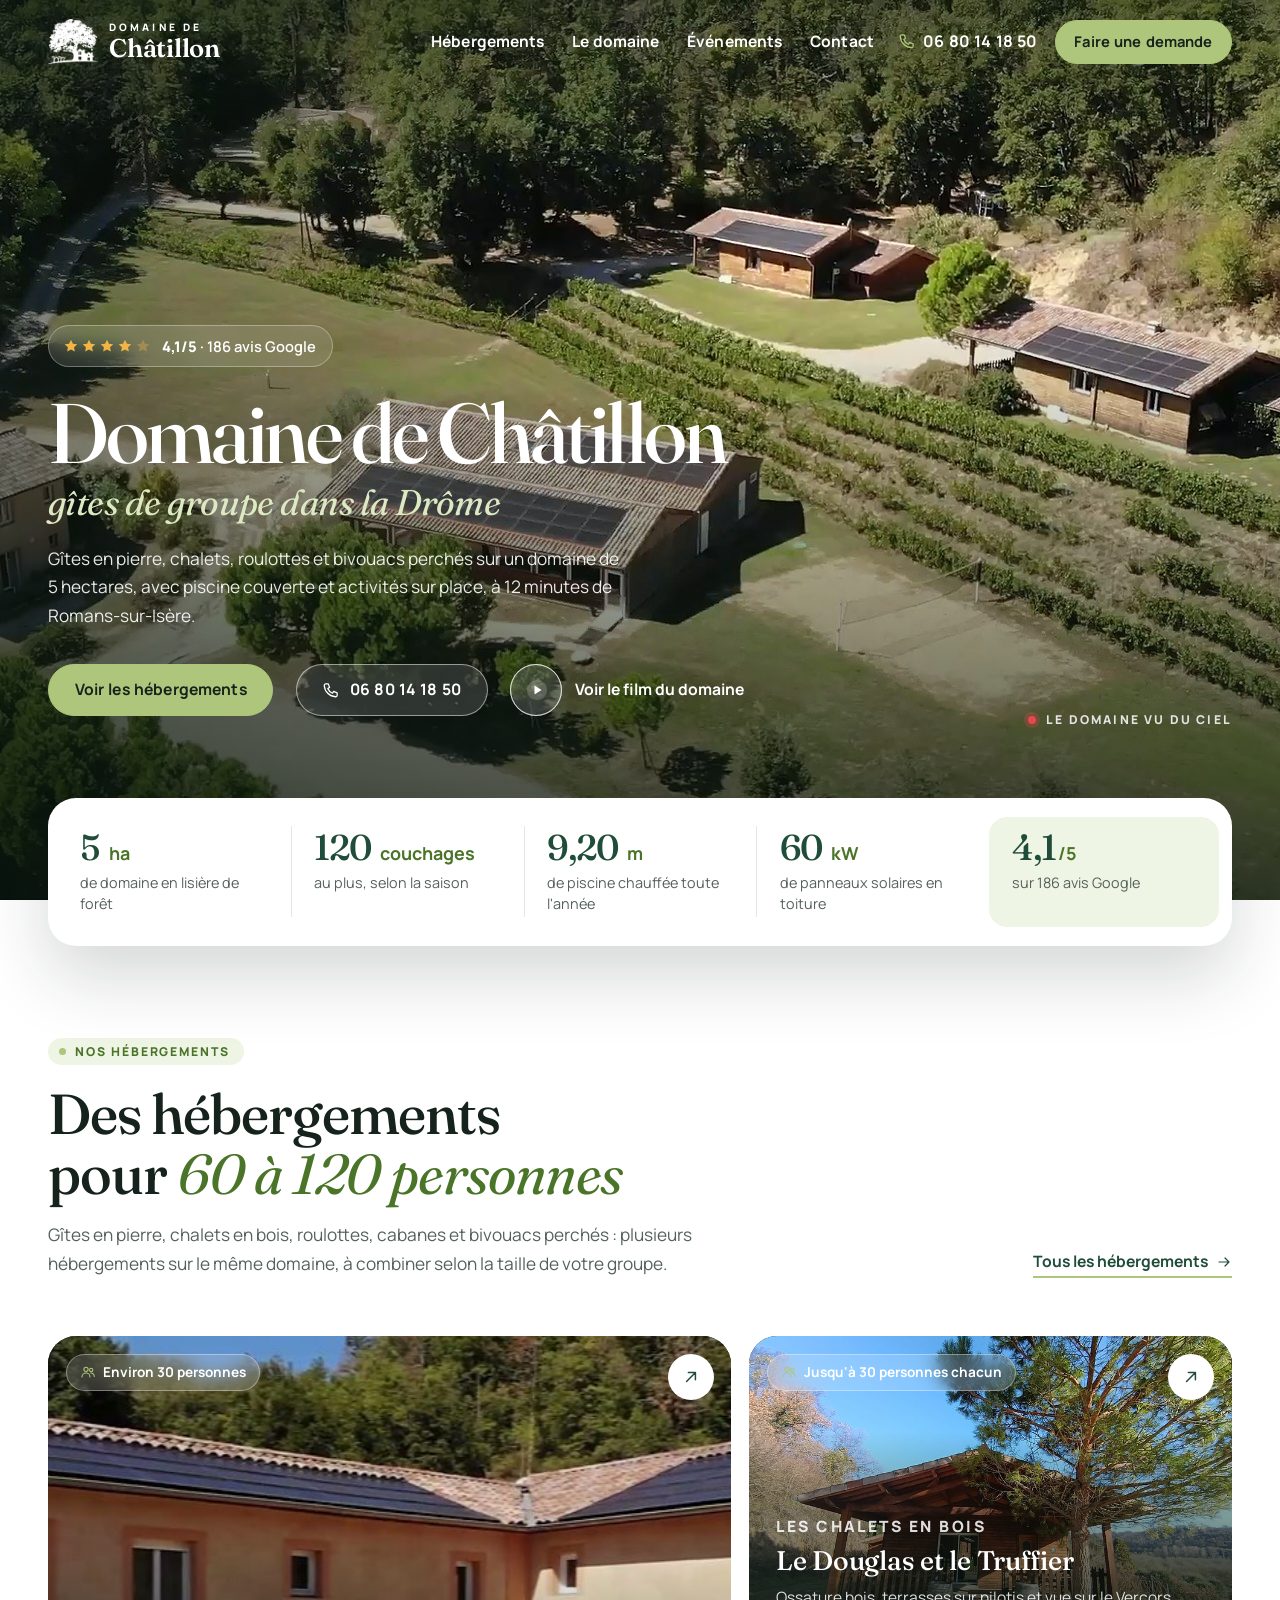
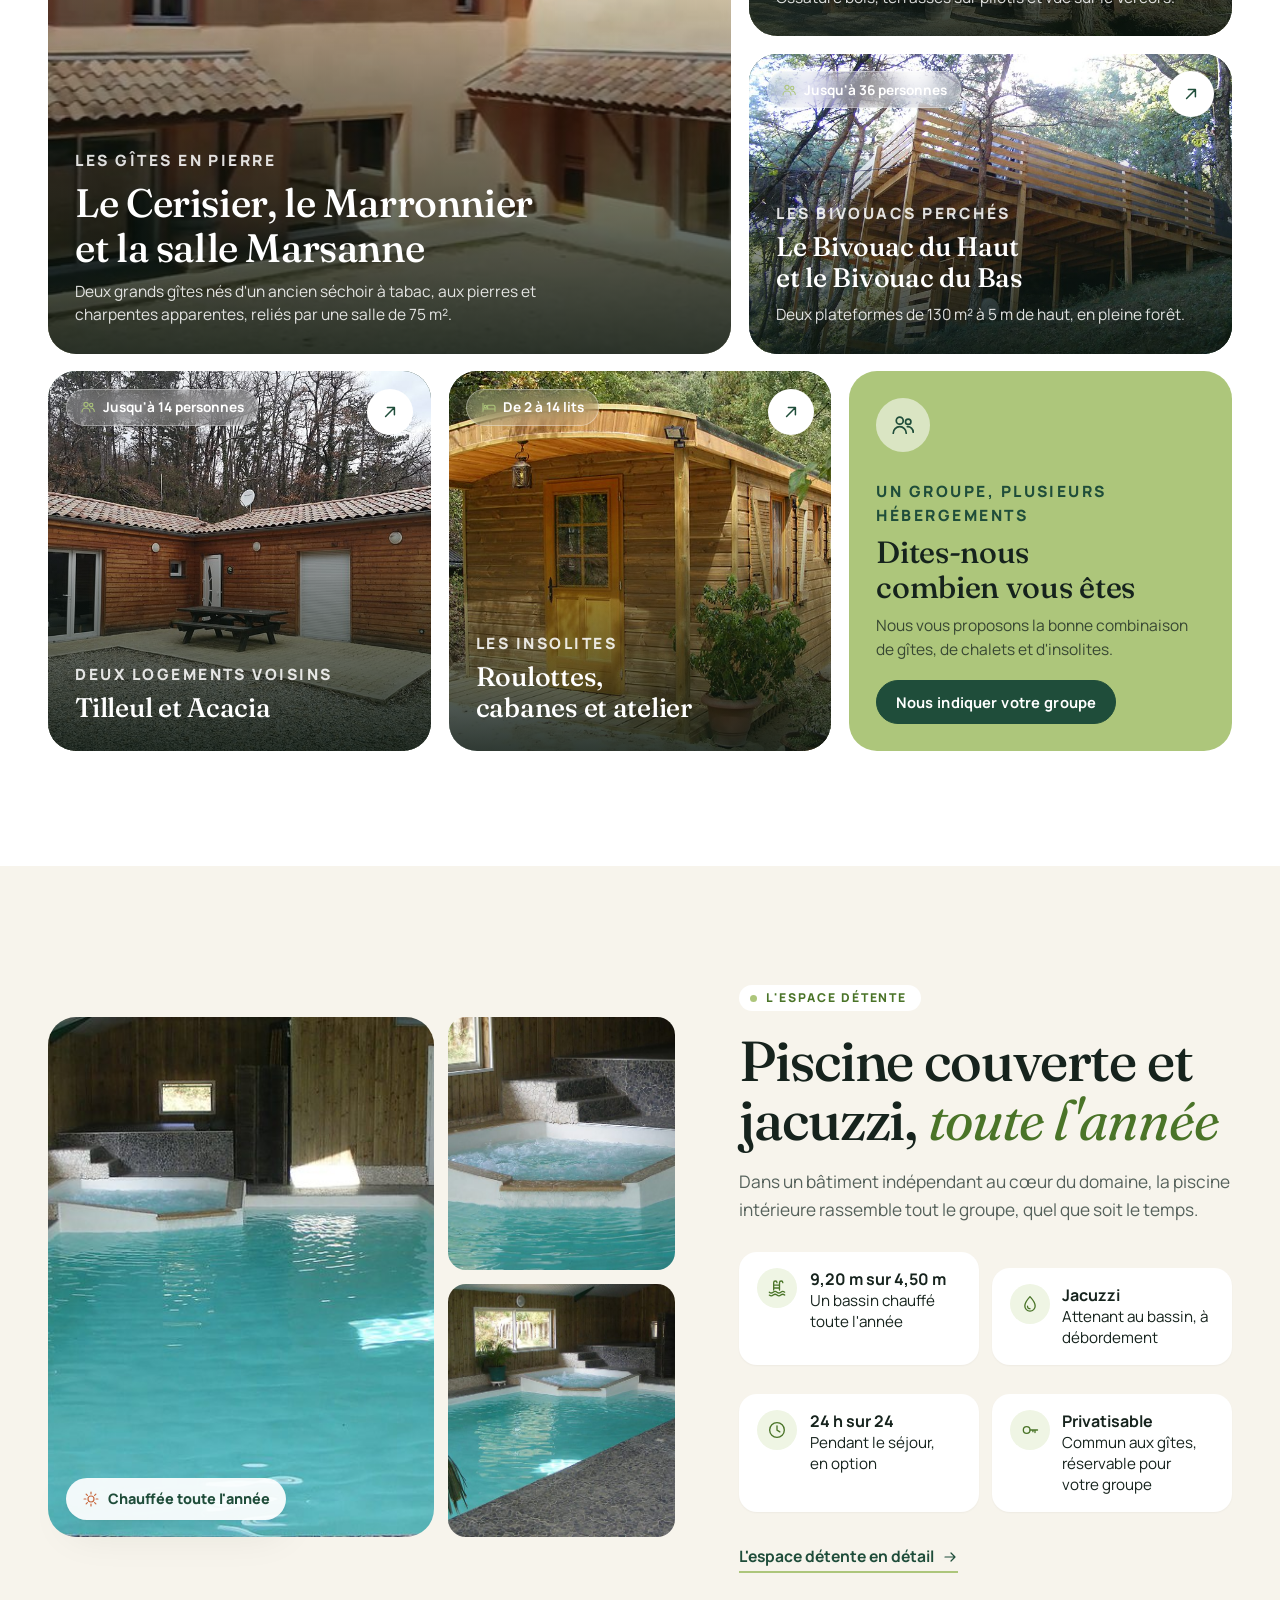
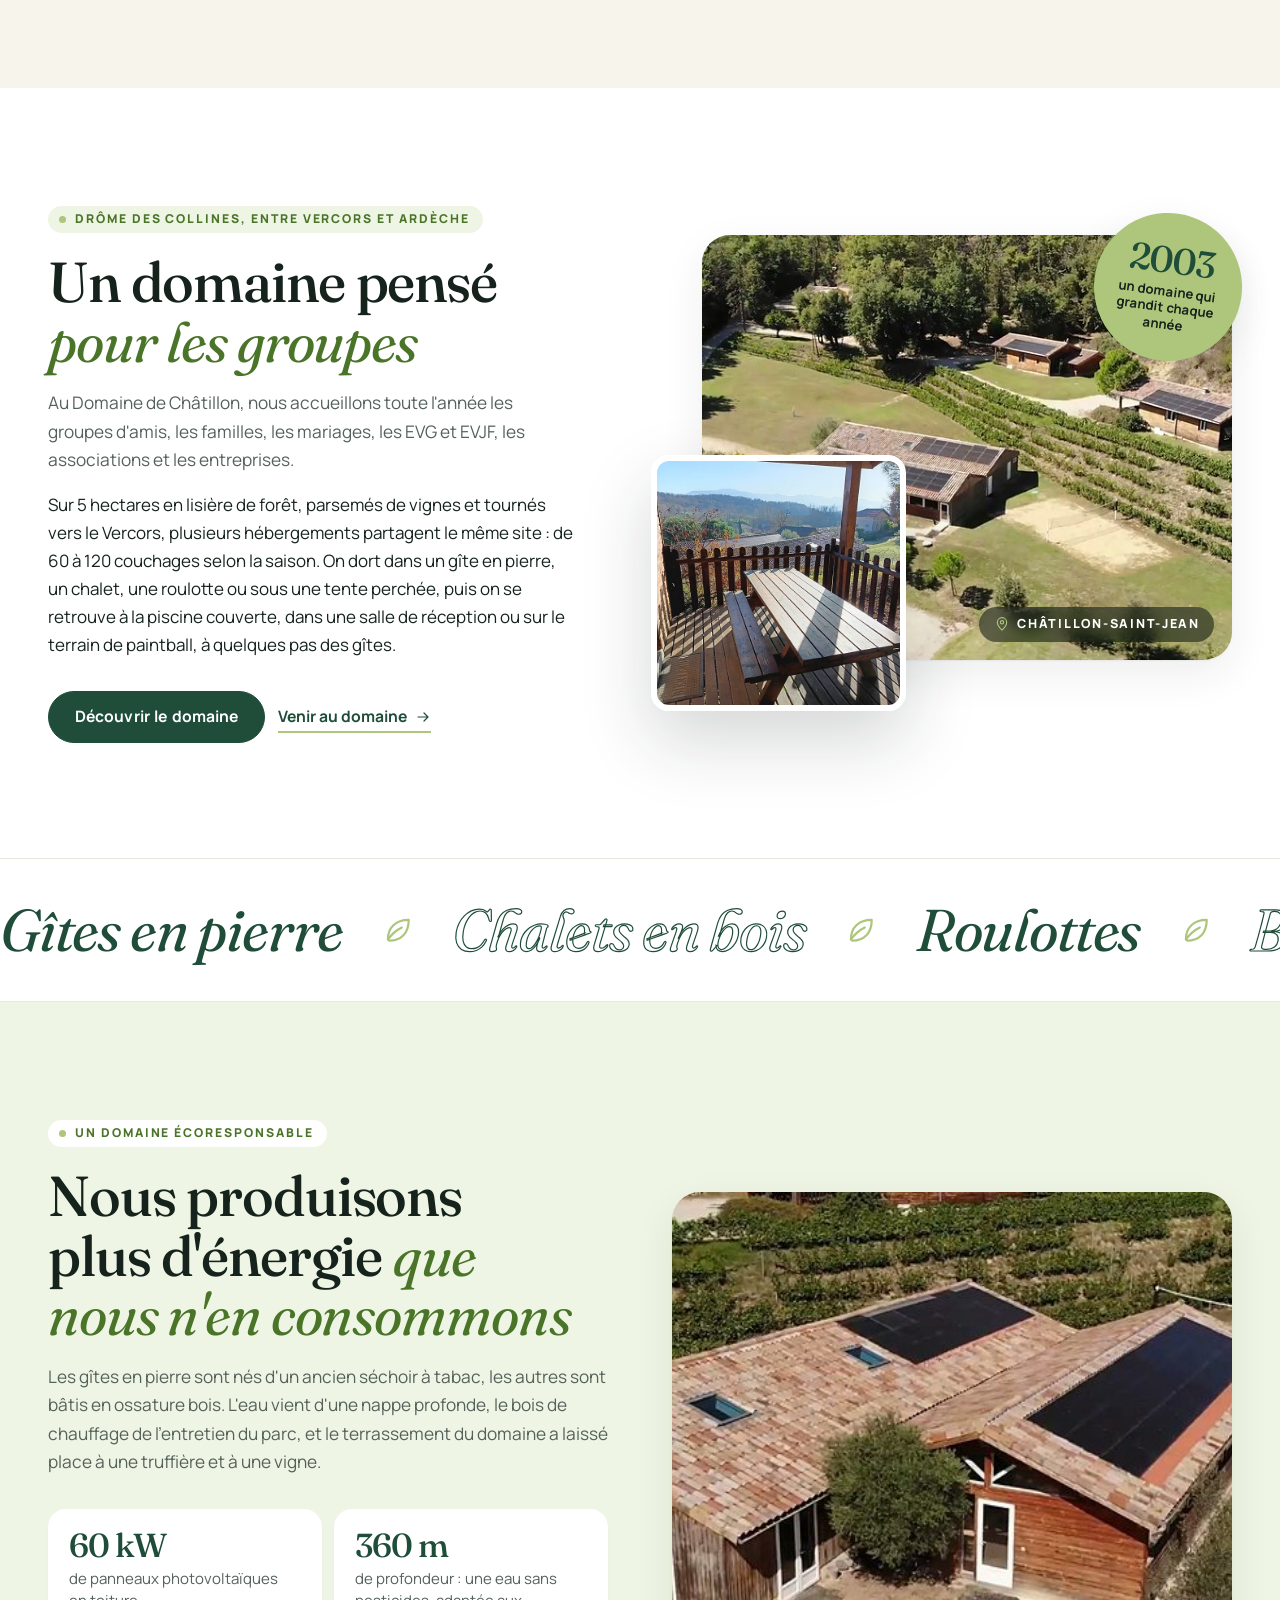
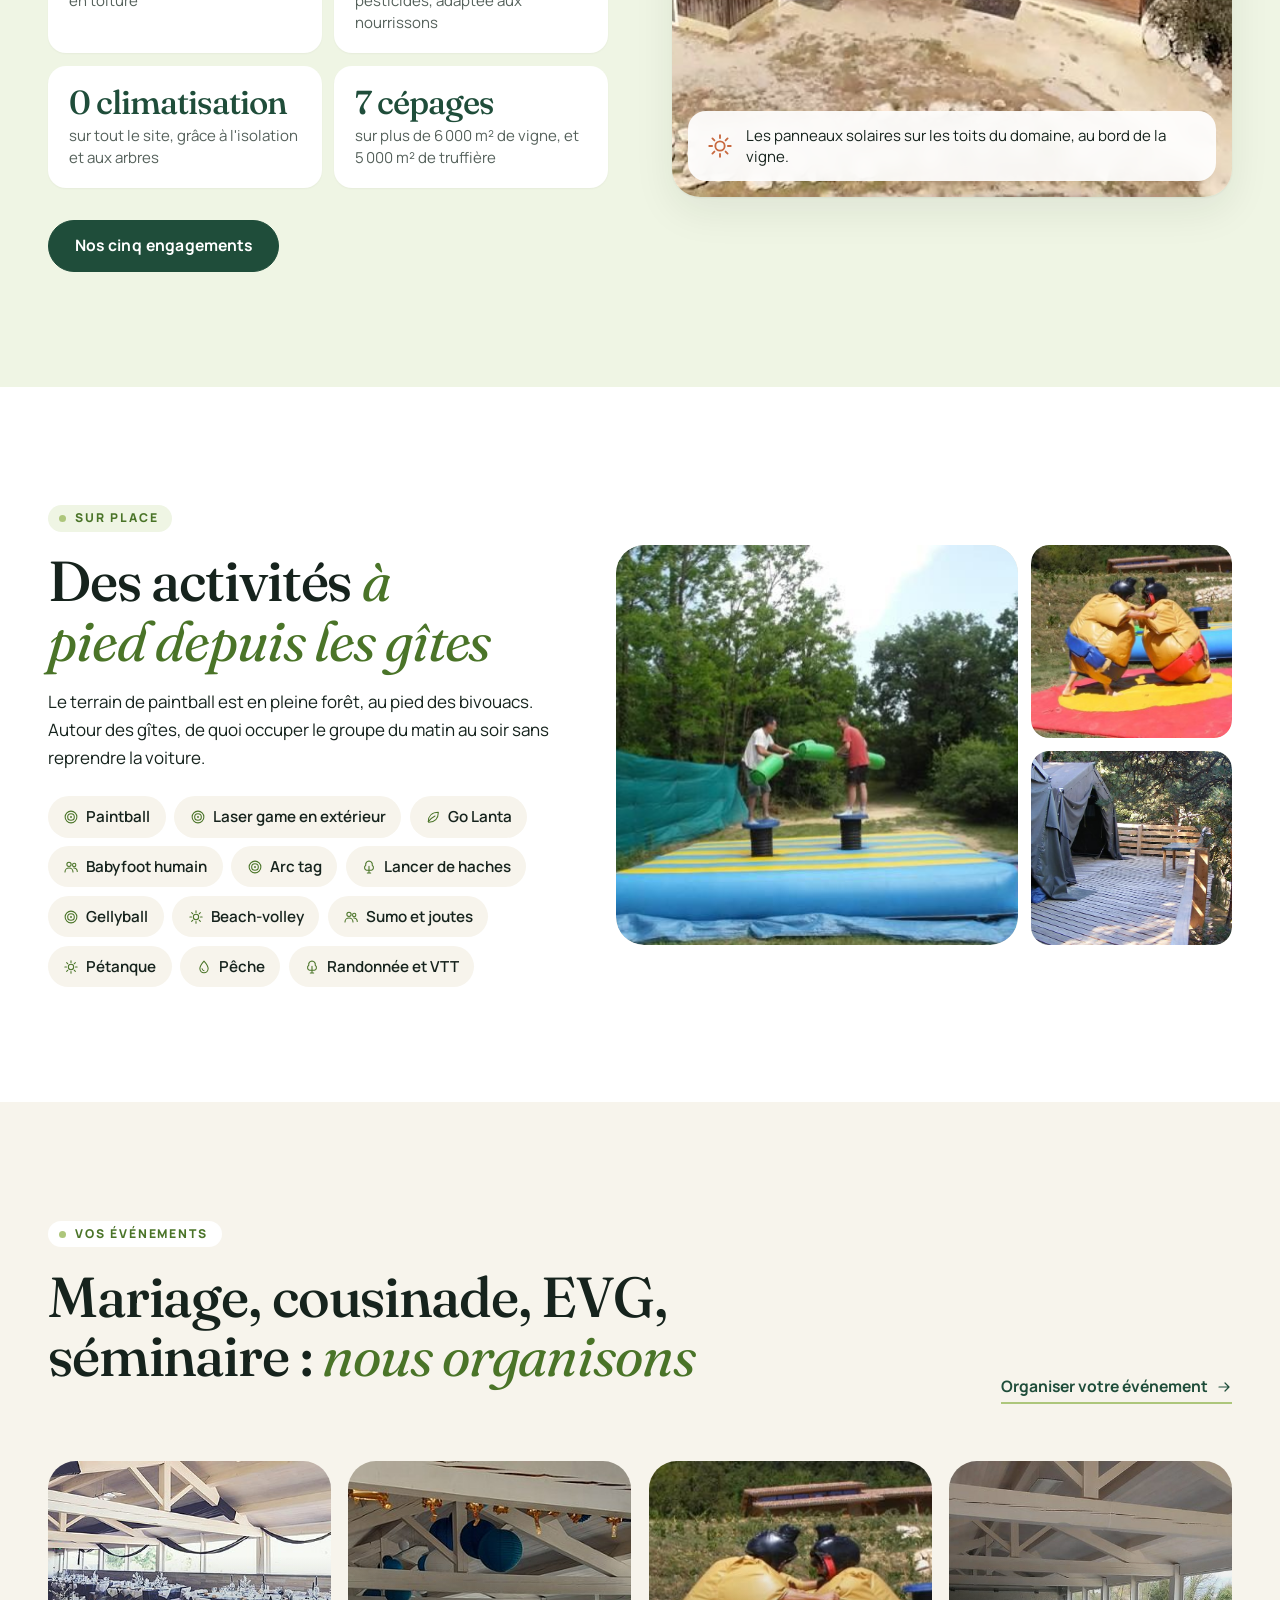
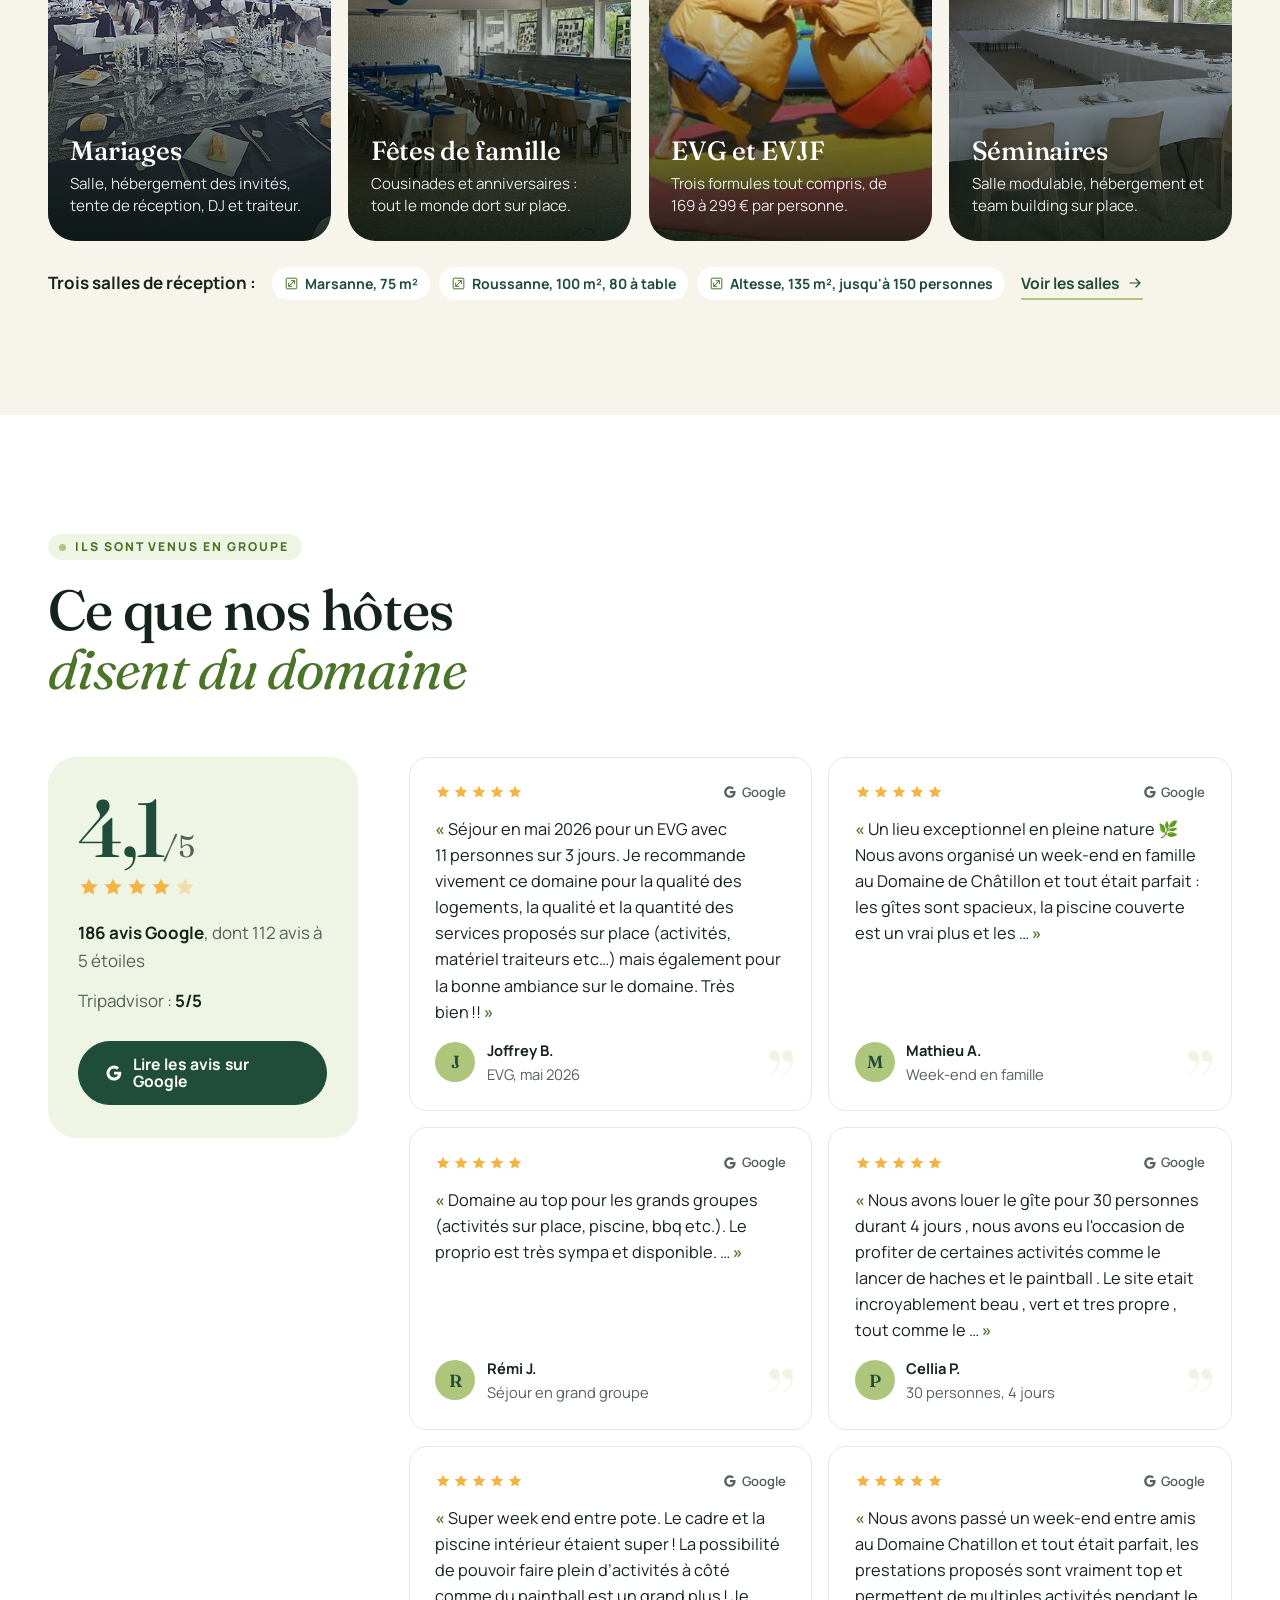
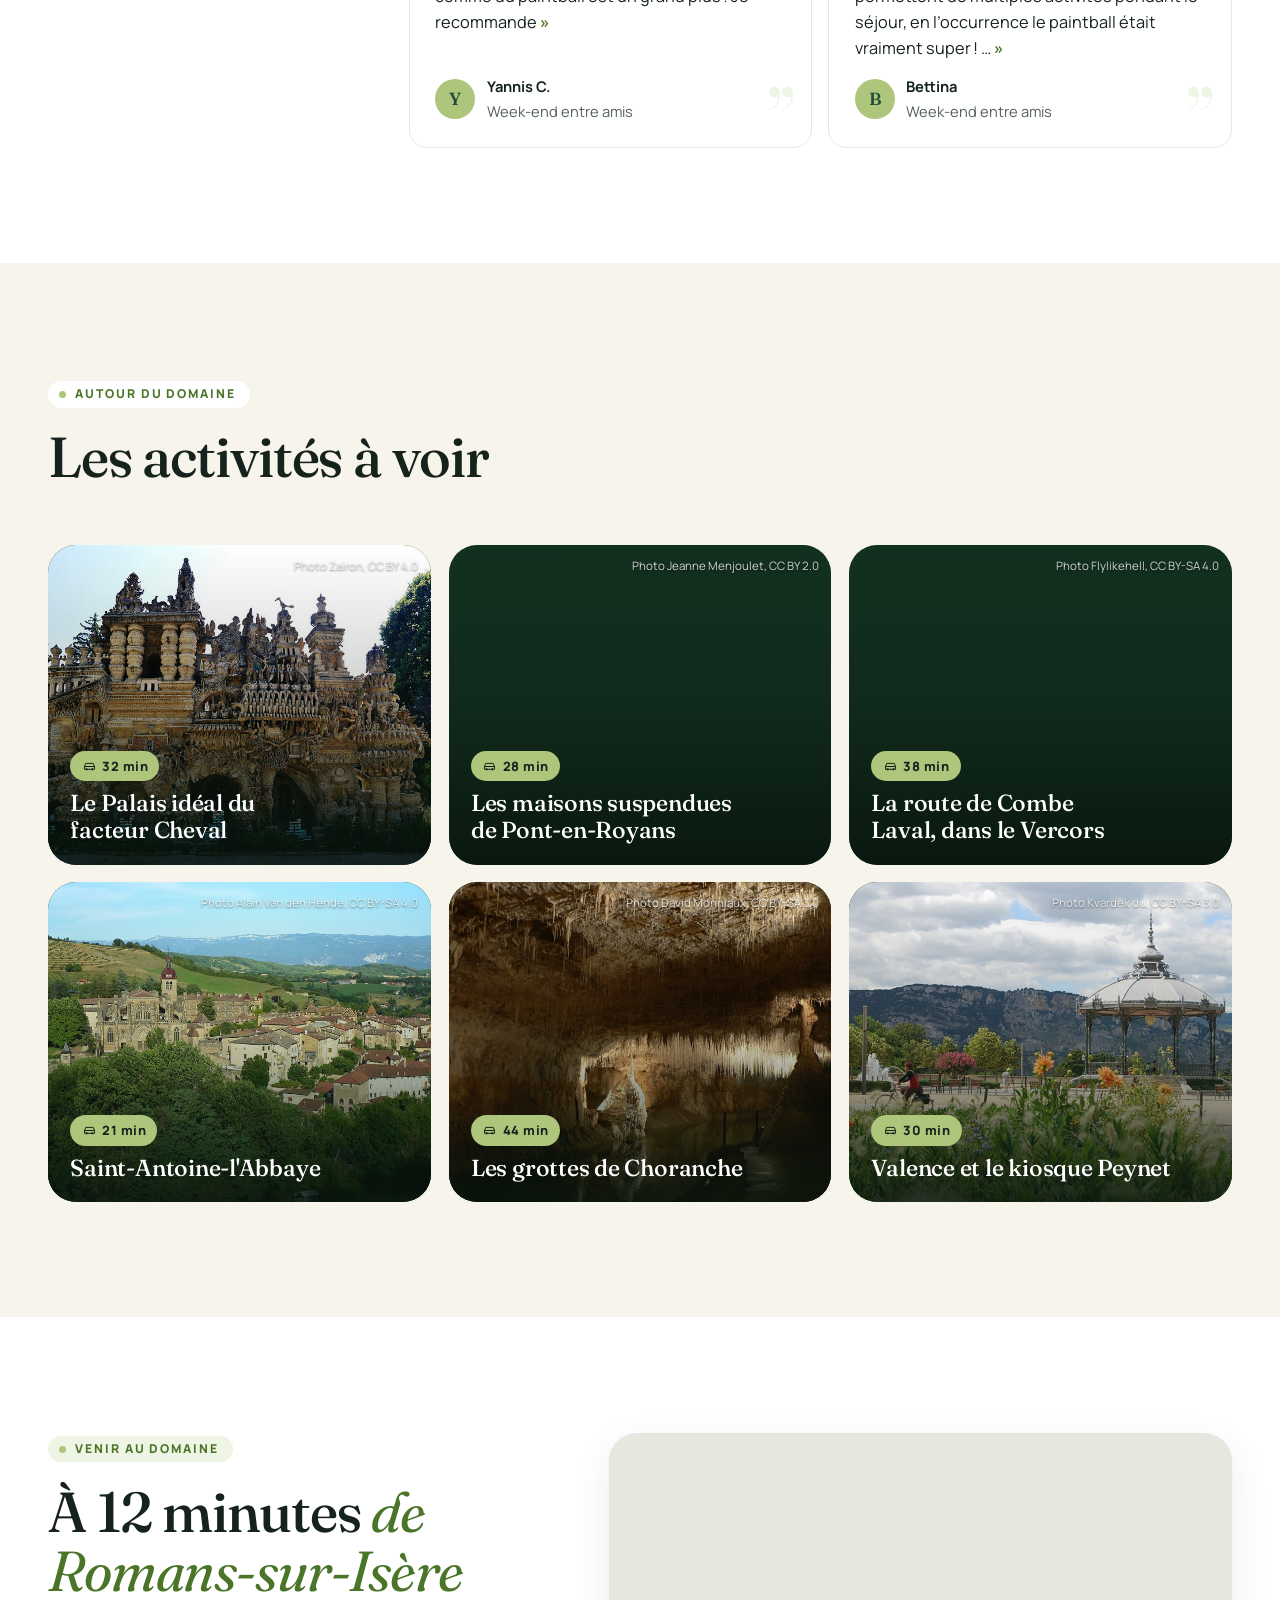
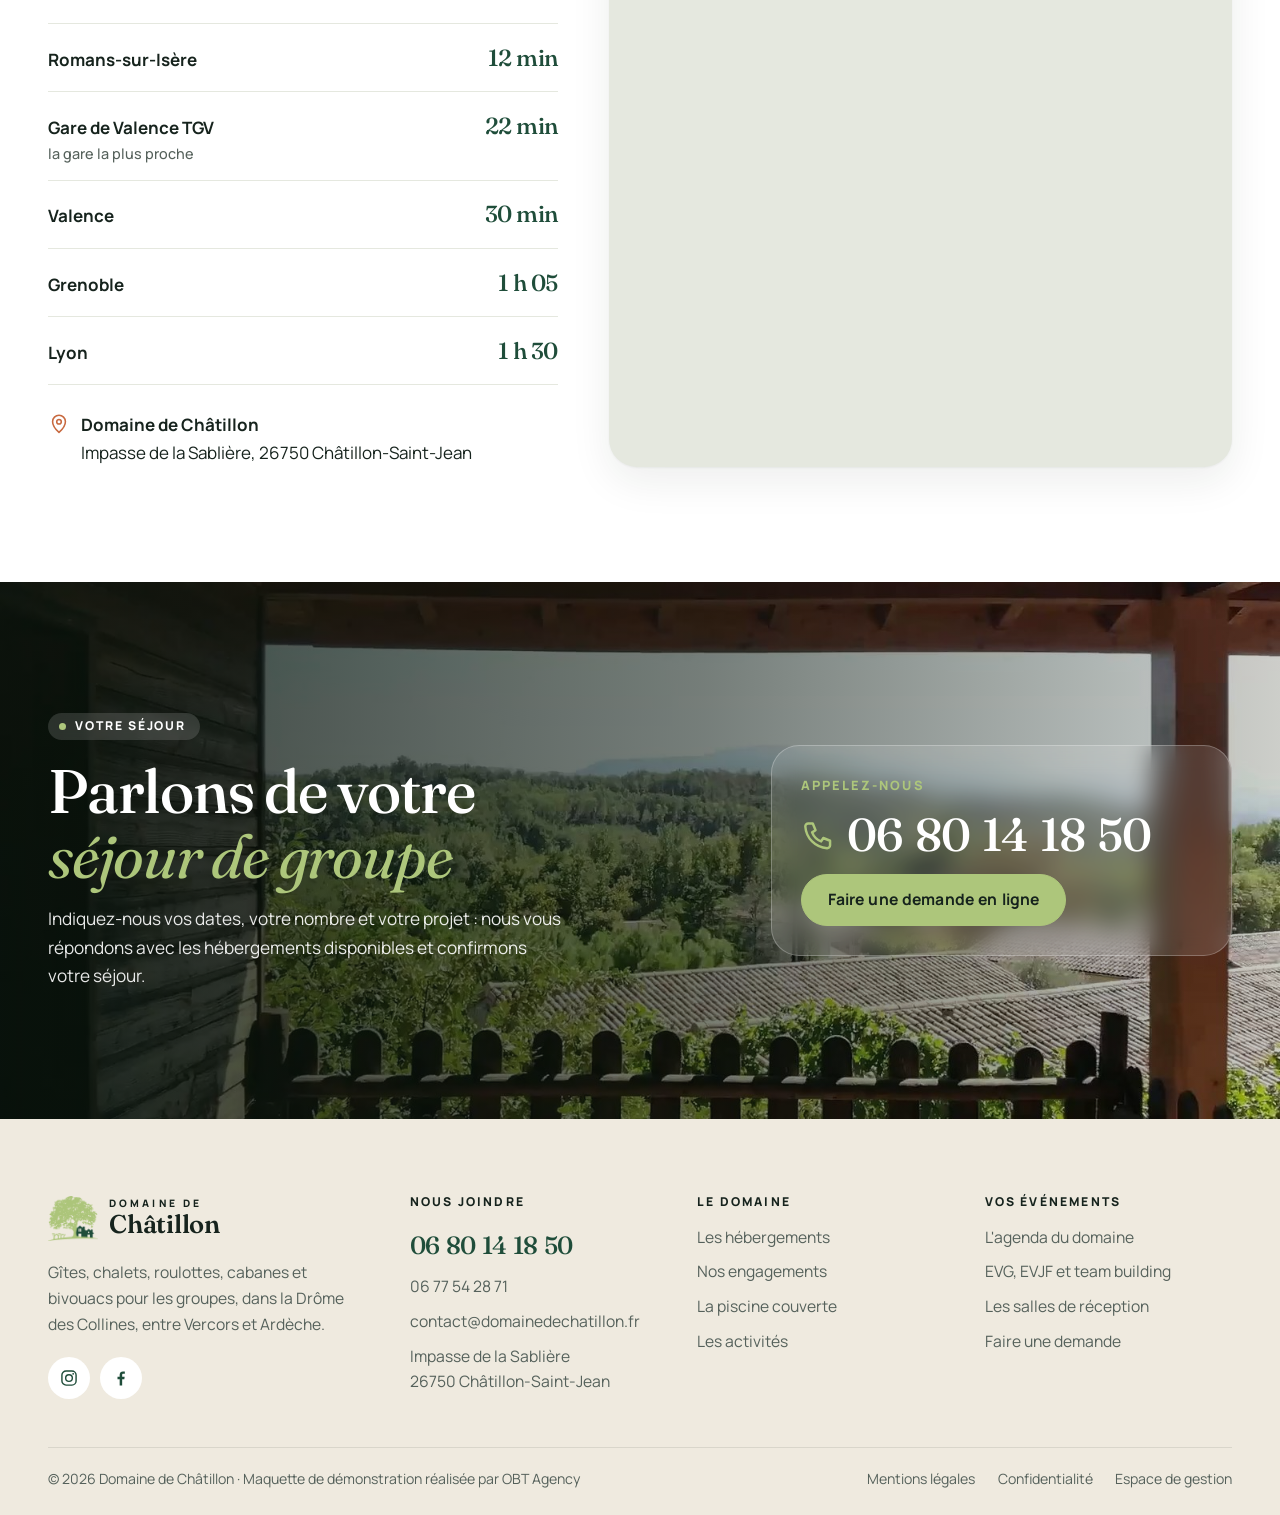
==== commit 56eec6bb: "V2 : refonte visuelle (palette claire et vert sapin, hero vidéo, nouvel ordre de l'accueil) Co-Autho" ====
--- a/index.html
+++ b/index.html
@@ -6,7 +6,7 @@
 <title>Gîtes de groupe dans la Drôme | Domaine de Châtillon</title>
 <meta name="description" content="Domaine de 5 ha pour les groupes dans la Drôme : gîtes, chalets, roulottes, bivouacs, piscine couverte et activités, à 12 min de Romans-sur-Isère.">
 <meta name="robots" content="noindex, nofollow">
-<meta name="theme-color" content="#333B24">
+<meta name="theme-color" content="#1F4D3A">
 <meta property="og:type" content="website">
 <meta property="og:locale" content="fr_FR">
 <meta property="og:site_name" content="Domaine de Châtillon">
@@ -17,12 +17,12 @@
 <link rel="apple-touch-icon" href="assets/logo/favicon-192.png">
 <link rel="preconnect" href="https://fonts.googleapis.com">
 <link rel="preconnect" href="https://fonts.gstatic.com" crossorigin>
-<link rel="stylesheet" href="https://fonts.googleapis.com/css2?family=Alegreya:ital,wght@0,500;0,600;0,700;1,500;1,600&family=Alegreya+Sans:wght@400;500;700&display=swap">
+<link rel="stylesheet" href="https://fonts.googleapis.com/css2?family=Fraunces:ital,opsz,wght@0,9..144,400..700;1,9..144,400..600&family=Manrope:wght@400..800&display=swap">
 <style>
-  :root{--c-olive:#333B24;--c-blanc:#FBFAF6;--h-entete:84px}
+  :root{--c-sapin-nuit:#12301F;--c-blanc:#FFFFFF;--h-entete:84px}
   html{background:var(--c-blanc)}
-  body{margin:0;font-family:"Alegreya Sans",Helvetica,Arial,sans-serif;color:#2A2F20}
-  .loader{position:fixed;inset:0;z-index:9999;display:grid;place-items:center;background:var(--c-olive)}
+  body{margin:0;font-family:"Manrope",Helvetica,Arial,sans-serif;color:#16231D}
+  .loader{position:fixed;inset:0;z-index:9999;display:grid;place-items:center;background:var(--c-sapin-nuit)}
   .entete{position:sticky;top:0;z-index:100;height:var(--h-entete);display:flex;align-items:center}
   @media (max-width:767px){:root{--h-entete:68px}}
 </style>
@@ -107,15 +107,16 @@
 </svg>
 
 
+
 <div class="loader" id="loader" aria-hidden="true">
-  <div class="loader__fond"><img src="assets/img/intro-1600.jpg" srcset="assets/img/intro-800.jpg 800w, assets/img/intro-1600.jpg 1600w, assets/img/intro-2400.jpg 2000w" sizes="100vw" width="2000" height="1500" alt="" loading="eager" decoding="async"></div>
+  <div class="loader__fond"><img src="assets/img/intro-1600.jpg" srcset="assets/img/intro-800.jpg 800w, assets/img/intro-1600.jpg 1600w, assets/img/intro-2400.jpg 1920w" sizes="(orientation: portrait) 180vh, 100vw" width="1920" height="1080" alt="" loading="eager" decoding="async"></div>
   <div class="loader__voile"></div>
   <div class="loader__logo">
-    <img class="loader__embleme" src="assets/logo/embleme.png" width="442" height="397" alt="">
+    <img class="loader__embleme" src="assets/logo/embleme-blanc.png" width="442" height="397" alt="">
     <span class="loader__nom"><span class="logo__petit">Domaine de</span><span class="logo__grand">Châtillon</span></span>
-    <span class="loader__filet"></span>
-    <span class="loader__lieu">Gîtes de groupe · Hébergements insolites · Drôme</span>
-  </div>
+    <span class="loader__lieu">Gîtes de groupe · Drôme des Collines</span>
+  </div>
+  <div class="loader__barre"><span></span></div>
 </div>
 
 <a class="saut-contenu" href="#contenu">Aller au contenu</a>
@@ -123,7 +124,8 @@
 <header class="entete" id="entete" data-etat="transparent">
   <div class="contenant entete__grille">
     <a class="logo entete__logo" href="index.html" aria-label="Domaine de Châtillon, page d'accueil">
-      <img class="logo__img" src="assets/logo/embleme.png" width="442" height="397" alt="">
+      <img class="logo__img logo__img--photo" src="assets/logo/embleme-blanc.png" width="442" height="397" alt="">
+      <img class="logo__img logo__img--clair" src="assets/logo/embleme-clair.png" width="442" height="397" alt="">
       <span class="logo__mots"><span class="logo__petit">Domaine de</span><span class="logo__grand">Châtillon</span></span>
     </a>
     <nav class="nav" aria-label="Navigation principale">
@@ -157,7 +159,7 @@
       <li><a class="nav-mobile__lien"  href="contact.html">Contact</a></li>
     </ul>
     <a class="btn btn--primaire btn--pleine" href="contact.html">Faire une demande</a>
-    <a class="btn btn--fantome btn--pleine" href="tel:+33680141850"><svg aria-hidden="true"><use href="#i-tel"/></svg>Appeler le 06 80 14 18 50</a>
+    <a class="btn btn--contour btn--pleine" href="tel:+33680141850"><svg aria-hidden="true"><use href="#i-tel"/></svg>Appeler le 06 80 14 18 50</a>
   </nav>
 </div>
 
@@ -165,25 +167,27 @@
 <main id="contenu">
 
 <section class="hero" id="haut" aria-label="Présentation">
-  <div class="hero__diapos">
-    <figure class="hero__diapo est-active" data-legende="Le Douglas, chalet en ossature bois"><img src="assets/img/hero-chalet-1600.jpg" srcset="assets/img/hero-chalet-800.jpg 800w, assets/img/hero-chalet-1600.jpg 1600w, assets/img/hero-chalet-2400.jpg 2048w" sizes="100vw" width="2048" height="1536" alt="Le chalet Douglas en bois, sa terrasse couverte et un grand pin, face aux collines de la Drôme" loading="eager" fetchpriority="high" decoding="async"></figure>
-    <figure class="hero__diapo" data-legende="La piscine intérieure et son jacuzzi"><img src="assets/img/hero-piscine-1600.jpg" srcset="assets/img/hero-piscine-800.jpg 800w, assets/img/hero-piscine-1600.jpg 1600w, assets/img/hero-piscine-2400.jpg 1920w" sizes="100vw" width="1920" height="1280" alt="La piscine intérieure chauffée du domaine, son jacuzzi à débordement et ses murs en bois" loading="eager" decoding="async"></figure>
-    <figure class="hero__diapo" data-legende="La salle Altesse dressée pour une réception"><img src="assets/img/hero-salle-1600.jpg" srcset="assets/img/hero-salle-800.jpg 800w, assets/img/hero-salle-1600.jpg 1600w, assets/img/hero-salle-2400.jpg 1920w" sizes="100vw" width="1920" height="1440" alt="La salle Altesse sous sa charpente blanche, tables nappées dressées en U pour un repas de groupe" loading="eager" decoding="async"></figure>
-  </div>
+  <video class="hero__video" autoplay muted loop playsinline preload="auto" poster="assets/img/hero-video-1600.jpg" aria-hidden="true" tabindex="-1">
+    <source src="assets/video/domaine-960.mp4" type="video/mp4" media="(max-width: 767px)">
+    <source src="assets/video/domaine-1920.mp4" type="video/mp4">
+  </video>
   <div class="hero__voile"></div>
   <div class="contenant hero__contenu">
     <a class="hero__avis" href="#avis">
       <span class="etoiles" aria-hidden="true"><svg><use href="#i-etoile"/></svg><svg><use href="#i-etoile"/></svg><svg><use href="#i-etoile"/></svg><svg><use href="#i-etoile"/></svg><svg style="opacity:.35"><use href="#i-etoile"/></svg></span>
       <span><strong>4,1/5</strong> · 186 avis Google</span>
     </a>
-    <h1 class="hero__titre"><span class="hero__nom">Domaine de Châtillon,</span> <span class="hero__metier">gîtes de groupe dans la Drôme</span></h1>
+    <h1 class="hero__titre"><span class="hero__nom">Domaine de Châtillon<span class="visuellement-cache">,</span></span> <span class="hero__metier">gîtes de groupe dans la Drôme</span></h1>
     <p class="hero__sous-titre">Gîtes en pierre, chalets, roulottes et bivouacs perchés sur un domaine de 5 hectares, avec piscine couverte et activités sur place, à 12 minutes de Romans-sur-Isère.</p>
     <div class="actions">
       <a class="btn btn--primaire" href="hebergements.html">Voir les hébergements</a>
-      <a class="btn btn--fantome" href="tel:+33680141850"><svg aria-hidden="true"><use href="#i-tel"/></svg>06 80 14 18 50</a>
-    </div>
-  </div>
-  <p class="hero__legende"><span id="hero-legende-texte">Le Douglas, chalet en ossature bois</span><span class="hero__points" aria-hidden="true"><span class="hero__point est-actif"></span><span class="hero__point"></span><span class="hero__point"></span></span></p>
+      <a class="btn btn--verre" href="tel:+33680141850"><svg aria-hidden="true"><use href="#i-tel"/></svg>06 80 14 18 50</a>
+      <button type="button" class="hero__film" data-video="h5gR-hXIhOQ" data-titre="Domaine de Châtillon, le film">
+        <span class="hero__film-rond"><svg aria-hidden="true"><use href="#i-lecture"/></svg></span>Voir le film du domaine
+      </button>
+    </div>
+  </div>
+  <p class="hero__legende">Le domaine vu du ciel</p>
 </section>
 
 <div class="contenant reperes">
@@ -196,6 +200,101 @@
   </dl>
 </div>
 
+<section class="section" id="hebergements">
+  <div class="contenant">
+    <header class="entete-section entete-section--ligne apparait">
+      <div>
+        <p class="surtitre">Nos hébergements</p>
+        <h2>Des hébergements pour <em>60 à 120 personnes</em></h2>
+        <p class="chapo">Gîtes en pierre, chalets en bois, roulottes, cabanes et bivouacs perchés : plusieurs hébergements sur le même domaine, à combiner selon la taille de votre groupe.</p>
+      </div>
+      <a class="lien-fleche" href="hebergements.html">Tous les hébergements<svg aria-hidden="true"><use href="#i-fleche"/></svg></a>
+    </header>
+    <div class="bento">
+      <a class="carte-heb carte-heb--grande apparait" href="hebergements.html#gites">
+        <img src="assets/img/gites-cour-1600.jpg" srcset="assets/img/gites-cour-800.jpg 800w, assets/img/gites-cour-1600.jpg 1600w" sizes="(max-width: 980px) 100vw, 760px" width="1600" height="900" alt="La cour des gîtes en pierre : façades ocre, auvents en tuiles et grandes baies vitrées, au soleil" loading="lazy" decoding="async">
+        <span class="carte-heb__capacite"><svg aria-hidden="true"><use href="#i-groupe"/></svg>Environ 30 personnes</span>
+        <span class="carte-heb__fleche" aria-hidden="true"><svg><use href="#i-fleche"/></svg></span>
+        <div class="carte-heb__corps">
+          <p class="carte-heb__type">Les gîtes en pierre</p>
+          <h3>Le Cerisier, le Marronnier et la salle Marsanne</h3>
+          <p>Deux grands gîtes nés d'un ancien séchoir à tabac, aux pierres et charpentes apparentes, reliés par une salle de 75 m².</p>
+        </div>
+      </a>
+      <a class="carte-heb carte-heb--moyenne apparait" href="hebergements.html#chalets">
+        <img src="assets/img/hero-chalet-1600.jpg" srcset="assets/img/hero-chalet-800.jpg 800w, assets/img/hero-chalet-1600.jpg 1600w, assets/img/hero-chalet-2400.jpg 2048w" sizes="(max-width: 620px) 100vw, (max-width: 980px) 50vw, 540px" width="2048" height="1536" alt="Le chalet Douglas en bois, sa terrasse couverte et un grand pin, sous le ciel bleu" loading="lazy" decoding="async">
+        <span class="carte-heb__capacite"><svg aria-hidden="true"><use href="#i-groupe"/></svg>Jusqu'à 30 personnes chacun</span>
+        <span class="carte-heb__fleche" aria-hidden="true"><svg><use href="#i-fleche"/></svg></span>
+        <div class="carte-heb__corps">
+          <p class="carte-heb__type">Les chalets en bois</p>
+          <h3>Le Douglas et le Truffier</h3>
+          <p>Ossature bois, terrasses sur pilotis et vue sur le Vercors.</p>
+        </div>
+      </a>
+      <a class="carte-heb carte-heb--moyenne apparait" href="hebergements.html#bivouacs">
+        <img src="assets/img/bivouac-pilotis-1600.jpg" srcset="assets/img/bivouac-pilotis-800.jpg 800w, assets/img/bivouac-pilotis-1600.jpg 1600w" sizes="(max-width: 620px) 100vw, (max-width: 980px) 50vw, 540px" width="1600" height="1067" alt="La plateforme en bois du bivouac, perchée sur pilotis au milieu des arbres" loading="lazy" decoding="async">
+        <span class="carte-heb__capacite"><svg aria-hidden="true"><use href="#i-groupe"/></svg>Jusqu'à 36 personnes</span>
+        <span class="carte-heb__fleche" aria-hidden="true"><svg><use href="#i-fleche"/></svg></span>
+        <div class="carte-heb__corps">
+          <p class="carte-heb__type">Les bivouacs perchés</p>
+          <h3>Le Bivouac du Haut et le Bivouac du Bas</h3>
+          <p>Deux plateformes de 130 m² à 5 m de haut, en pleine forêt.</p>
+        </div>
+      </a>
+      <a class="carte-heb apparait" href="hebergements.html#tilleul-acacia">
+        <img src="assets/img/tilleul-1600.jpg" srcset="assets/img/tilleul-800.jpg 800w, assets/img/tilleul-1600.jpg 1600w" sizes="(max-width: 620px) 100vw, (max-width: 980px) 50vw, 420px" width="1600" height="1200" alt="Tilleul et Acacia : deux logements en bois autour d&#x27;une cour avec une table de pique-nique" loading="lazy" decoding="async">
+        <span class="carte-heb__capacite"><svg aria-hidden="true"><use href="#i-groupe"/></svg>Jusqu'à 14 personnes</span>
+        <span class="carte-heb__fleche" aria-hidden="true"><svg><use href="#i-fleche"/></svg></span>
+        <div class="carte-heb__corps">
+          <p class="carte-heb__type">Deux logements voisins</p>
+          <h3>Tilleul et Acacia</h3>
+        </div>
+      </a>
+      <a class="carte-heb apparait" href="hebergements.html#insolites">
+        <img src="assets/img/roulotte-1600.jpg" srcset="assets/img/roulotte-800.jpg 800w, assets/img/roulotte-1600.jpg 1600w" sizes="(max-width: 620px) 100vw, (max-width: 980px) 50vw, 420px" width="1600" height="1066" alt="La roulotte en bois du domaine, sa porte jaune et sa petite terrasse, sous les arbres" loading="lazy" decoding="async">
+        <span class="carte-heb__capacite"><svg aria-hidden="true"><use href="#i-lit"/></svg>De 2 à 14 lits</span>
+        <span class="carte-heb__fleche" aria-hidden="true"><svg><use href="#i-fleche"/></svg></span>
+        <div class="carte-heb__corps">
+          <p class="carte-heb__type">Les insolites</p>
+          <h3>Roulottes, cabanes et atelier</h3>
+        </div>
+      </a>
+      <div class="carte-heb carte-heb--appel apparait">
+        <span class="carte-heb__icone"><svg aria-hidden="true"><use href="#i-groupe"/></svg></span>
+        <div>
+          <p class="carte-heb__type">Un groupe, plusieurs hébergements</p>
+          <h3>Dites-nous combien vous êtes</h3>
+          <p>Nous vous proposons la bonne combinaison de gîtes, de chalets et d'insolites.</p>
+        </div>
+        <a class="btn btn--sapin btn--compact" href="contact.html">Nous indiquer votre groupe</a>
+      </div>
+    </div>
+  </div>
+</section>
+
+<section class="section section--lin" id="detente">
+  <div class="contenant detente">
+    <div class="detente__photos apparait">
+      <button type="button" class="vignette" data-grand="assets/img/piscine-bassin-1600.jpg" data-serie="piscine" data-legende="La piscine intérieure, chauffée toute l&#x27;année" data-alt="La piscine intérieure, chauffée toute l&#x27;année"><img src="assets/img/piscine-bassin-1600.jpg" srcset="assets/img/piscine-bassin-800.jpg 800w, assets/img/piscine-bassin-1600.jpg 1600w" sizes="(max-width: 900px) 70vw, 460px" width="1600" height="1067" alt="La piscine intérieure, chauffée toute l&#x27;année" loading="lazy" decoding="async"></button>
+          <button type="button" class="vignette" data-grand="assets/img/piscine-jacuzzi-1600.jpg" data-serie="piscine" data-legende="Le jacuzzi à débordement, attenant au bassin" data-alt="Le jacuzzi à débordement, attenant au bassin"><img src="assets/img/piscine-jacuzzi-1600.jpg" srcset="assets/img/piscine-jacuzzi-800.jpg 800w, assets/img/piscine-jacuzzi-1600.jpg 1600w" sizes="(max-width: 900px) 70vw, 460px" width="1600" height="1067" alt="Le jacuzzi à débordement, attenant au bassin" loading="lazy" decoding="async"></button>
+          <button type="button" class="vignette" data-grand="assets/img/piscine-vue-1600.jpg" data-serie="piscine" data-legende="Le bassin de 9,20 m sur 4,50 m" data-alt="Le bassin de 9,20 m sur 4,50 m"><img src="assets/img/piscine-vue-1600.jpg" srcset="assets/img/piscine-vue-800.jpg 800w, assets/img/piscine-vue-1600.jpg 1600w" sizes="(max-width: 900px) 70vw, 460px" width="1600" height="1067" alt="Le bassin de 9,20 m sur 4,50 m" loading="lazy" decoding="async"></button>
+      <span class="detente__badge"><svg aria-hidden="true"><use href="#i-soleil"/></svg>Chauffée toute l'année</span>
+    </div>
+    <div class="detente__texte apparait">
+      <p class="surtitre">L'espace détente</p>
+      <h2>Piscine couverte et jacuzzi, <em>toute l'année</em></h2>
+      <p class="chapo">Dans un bâtiment indépendant au cœur du domaine, la piscine intérieure rassemble tout le groupe, quel que soit le temps.</p>
+      <div class="atouts">
+        <p class="atout"><span class="atout__icone"><svg aria-hidden="true"><use href="#i-piscine"/></svg></span><span><strong>9,20 m sur 4,50 m</strong>Un bassin chauffé toute l'année</span></p>
+        <p class="atout"><span class="atout__icone"><svg aria-hidden="true"><use href="#i-goutte"/></svg></span><span><strong>Jacuzzi</strong>Attenant au bassin, à débordement</span></p>
+        <p class="atout"><span class="atout__icone"><svg aria-hidden="true"><use href="#i-horloge"/></svg></span><span><strong>24 h sur 24</strong>Pendant le séjour, en option</span></p>
+        <p class="atout"><span class="atout__icone"><svg aria-hidden="true"><use href="#i-cle"/></svg></span><span><strong>Privatisable</strong>Commun aux gîtes, réservable pour votre groupe</span></p>
+      </div>
+      <div class="actions"><a class="lien-fleche" href="le-domaine.html#detente">L'espace détente en détail<svg aria-hidden="true"><use href="#i-fleche"/></svg></a></div>
+    </div>
+  </div>
+</section>
+
 <section class="section" id="presentation">
   <div class="contenant presentation">
     <div class="presentation__texte apparait">
@@ -204,84 +303,27 @@
       <p class="chapo">Au Domaine de Châtillon, nous accueillons toute l'année les groupes d'amis, les familles, les mariages, les EVG et EVJF, les associations et les entreprises.</p>
       <p>Sur 5 hectares en lisière de forêt, parsemés de vignes et tournés vers le Vercors, plusieurs hébergements partagent le même site : de 60 à 120 couchages selon la saison. On dort dans un gîte en pierre, un chalet, une roulotte ou sous une tente perchée, puis on se retrouve à la piscine couverte, dans une salle de réception ou sur le terrain de paintball, à quelques pas des gîtes.</p>
       <div class="actions">
-        <a class="btn btn--olive" href="le-domaine.html">Découvrir le domaine</a>
-        <a class="lien-fleche" href="hebergements.html">Voir les hébergements<svg aria-hidden="true"><use href="#i-fleche"/></svg></a>
-      </div>
-    </div>
-    <div class="presentation__photos apparait">
-      <img src="assets/img/vue-vercors-1600.jpg" srcset="assets/img/vue-vercors-800.jpg 800w, assets/img/vue-vercors-1600.jpg 1600w" sizes="(max-width: 900px) 60vw, 360px" width="1600" height="1200" alt="Le domaine vu de ses vignes : les pins parasols, les toits des gîtes et le Vercors à l&#x27;horizon" loading="lazy" decoding="async">
-      <img src="assets/img/truffier-terrasse-1600.jpg" srcset="assets/img/truffier-terrasse-800.jpg 800w, assets/img/truffier-terrasse-1600.jpg 1600w" sizes="(max-width: 900px) 40vw, 220px" width="1600" height="1200" alt="La terrasse en bois du Truffier, sa table et la vue sur les collines et le Vercors" loading="lazy" decoding="async">
-      <p class="presentation__cachet"><strong>2003</strong>la création du domaine, qui s'agrandit et s'améliore chaque année</p>
-    </div>
-  </div>
-</section>
-
-<div class="bois" aria-hidden="true"></div>
-
-<section class="section section--lin" id="hebergements">
-  <div class="contenant">
-    <header class="entete-section entete-section--ligne apparait">
-      <div>
-        <p class="surtitre">Nos hébergements</p>
-        <h2>Des hébergements pour <em>60 à 120 personnes</em></h2>
-      </div>
-      <a class="lien-fleche" href="hebergements.html">Tous les hébergements<svg aria-hidden="true"><use href="#i-fleche"/></svg></a>
-    </header>
-    <div class="cartes-heb">
-      <a class="carte-heb apparait" href="hebergements.html#gites">
-        <div class="carte-heb__photo"><img src="assets/img/cerisier-1600.jpg" srcset="assets/img/cerisier-800.jpg 800w, assets/img/cerisier-1600.jpg 1600w" sizes="(max-width: 620px) 100vw, (max-width: 980px) 50vw, 600px" width="1600" height="1067" alt="Le Cerisier, grand gîte aux murs ocre et aux tuiles rondes, dans la cour du domaine" loading="lazy" decoding="async"><span class="carte-heb__capacite"><svg aria-hidden="true"><use href="#i-groupe"/></svg>Environ 30 personnes</span></div>
-        <div class="carte-heb__corps">
-          <p class="carte-heb__type">Les gîtes en pierre</p>
-          <h3>Le Cerisier, le Marronnier et la salle Marsanne</h3>
-          <p>Deux grands gîtes nés d'un ancien séchoir à tabac, aux pierres et charpentes apparentes, reliés par une salle de 75 m².</p>
-          <span class="lien-fleche">Découvrir les gîtes<svg aria-hidden="true"><use href="#i-fleche"/></svg></span>
-        </div>
-      </a>
-      <a class="carte-heb apparait" href="hebergements.html#chalets">
-        <div class="carte-heb__photo"><img src="assets/img/truffier-1600.jpg" srcset="assets/img/truffier-800.jpg 800w, assets/img/truffier-1600.jpg 1600w" sizes="(max-width: 620px) 100vw, (max-width: 980px) 50vw, 600px" width="1600" height="1200" alt="Le chalet Truffier en bois, sa grande terrasse couverte et sa barrière, au soleil d&#x27;hiver" loading="lazy" decoding="async"><span class="carte-heb__capacite"><svg aria-hidden="true"><use href="#i-groupe"/></svg>Jusqu'à 30 personnes chacun</span></div>
-        <div class="carte-heb__corps">
-          <p class="carte-heb__type">Les chalets en bois</p>
-          <h3>Le Douglas et le Truffier</h3>
-          <p>Deux chalets en ossature bois, terrasses sur pilotis, vue sur le Vercors. Chacun s'agrandit d'une extension de trois chambres.</p>
-          <span class="lien-fleche">Découvrir les chalets<svg aria-hidden="true"><use href="#i-fleche"/></svg></span>
-        </div>
-      </a>
-      <a class="carte-heb apparait" href="hebergements.html#tilleul-acacia">
-        <div class="carte-heb__photo"><img src="assets/img/tilleul-1600.jpg" srcset="assets/img/tilleul-800.jpg 800w, assets/img/tilleul-1600.jpg 1600w" sizes="(max-width: 620px) 100vw, (max-width: 980px) 50vw, 400px" width="1600" height="1200" alt="Tilleul et Acacia : deux logements en bois autour d&#x27;une cour avec une table de pique-nique" loading="lazy" decoding="async"><span class="carte-heb__capacite"><svg aria-hidden="true"><use href="#i-groupe"/></svg>Jusqu'à 14 personnes</span></div>
-        <div class="carte-heb__corps">
-          <p class="carte-heb__type">Deux logements voisins</p>
-          <h3>Tilleul et Acacia</h3>
-          <p>Deux hébergements complémentaires autour d'une même cour, pour les groupes jusqu'à 14 personnes.</p>
-          <span class="lien-fleche">Découvrir Tilleul et Acacia<svg aria-hidden="true"><use href="#i-fleche"/></svg></span>
-        </div>
-      </a>
-      <a class="carte-heb apparait" href="hebergements.html#insolites">
-        <div class="carte-heb__photo"><img src="assets/img/roulotte-1600.jpg" srcset="assets/img/roulotte-800.jpg 800w, assets/img/roulotte-1600.jpg 1600w" sizes="(max-width: 620px) 100vw, (max-width: 980px) 50vw, 400px" width="1600" height="1066" alt="La roulotte en bois du domaine, sa porte jaune et sa petite terrasse, sous les arbres" loading="lazy" decoding="async"><span class="carte-heb__capacite"><svg aria-hidden="true"><use href="#i-lit"/></svg>De 2 à 14 lits</span></div>
-        <div class="carte-heb__corps">
-          <p class="carte-heb__type">Les insolites</p>
-          <h3>Roulottes, cabanes et atelier</h3>
-          <p>La roulotte cosy, la roulotte dortoir de 14 lits, la cabane, la cabane bambou et l'atelier : pour loger autrement une partie du groupe.</p>
-          <span class="lien-fleche">Découvrir les insolites<svg aria-hidden="true"><use href="#i-fleche"/></svg></span>
-        </div>
-      </a>
-      <a class="carte-heb apparait" href="hebergements.html#bivouacs">
-        <div class="carte-heb__photo"><img src="assets/img/bivouac-1600.jpg" srcset="assets/img/bivouac-800.jpg 800w, assets/img/bivouac-1600.jpg 1600w" sizes="(max-width: 620px) 100vw, (max-width: 980px) 100vw, 400px" width="1600" height="1067" alt="Les grandes tentes du bivouac sur leur plateforme en bois, au milieu des pins" loading="lazy" decoding="async"><span class="carte-heb__capacite"><svg aria-hidden="true"><use href="#i-groupe"/></svg>Jusqu'à 36 personnes</span></div>
-        <div class="carte-heb__corps">
-          <p class="carte-heb__type">Les bivouacs perchés</p>
-          <h3>Le Bivouac du Haut et le Bivouac du Bas</h3>
-          <p>Deux plateformes de 130 m² sur pilotis, à 5 m de haut en pleine forêt, avec de grandes tentes et la vue sur le Vercors.</p>
-          <span class="lien-fleche">Découvrir les bivouacs<svg aria-hidden="true"><use href="#i-fleche"/></svg></span>
-        </div>
-      </a>
-    </div>
-    <div class="cartes-heb__note apparait">
-      <p>Plusieurs hébergements peuvent accueillir un même groupe : dites-nous combien vous êtes, nous vous proposons la bonne combinaison.</p>
-      <a class="btn btn--contour btn--compact" href="contact.html">Nous indiquer votre groupe</a>
-    </div>
-  </div>
-</section>
-
-<section class="section section--olive sur-sombre" id="ecoresponsable">
+        <a class="btn btn--sapin" href="le-domaine.html">Découvrir le domaine</a>
+        <a class="lien-fleche" href="#acces">Venir au domaine<svg aria-hidden="true"><use href="#i-fleche"/></svg></a>
+      </div>
+    </div>
+    <div class="presentation__visuel apparait">
+      <img src="assets/img/vue-ciel-1600.jpg" srcset="assets/img/vue-ciel-800.jpg 800w, assets/img/vue-ciel-1600.jpg 1600w, assets/img/vue-ciel-2400.jpg 1920w" sizes="(max-width: 900px) 90vw, 620px" width="1920" height="1080" alt="Le domaine vu du ciel : les gîtes et les chalets au milieu des vignes, en lisière de forêt" class="presentation__grande" loading="lazy" decoding="async">
+      <img src="assets/img/truffier-terrasse-1600.jpg" srcset="assets/img/truffier-terrasse-800.jpg 800w, assets/img/truffier-terrasse-1600.jpg 1600w" sizes="(max-width: 900px) 40vw, 260px" width="1600" height="1200" alt="La terrasse en bois du Truffier, sa table et la vue sur les collines et le Vercors" class="presentation__petite" loading="lazy" decoding="async">
+      <span class="presentation__etiquette"><svg aria-hidden="true"><use href="#i-repere"/></svg>Châtillon-Saint-Jean</span>
+      <p class="presentation__cachet"><span><strong>2003</strong>un domaine qui grandit chaque année</span></p>
+    </div>
+  </div>
+</section>
+
+<div class="defile" aria-hidden="true">
+  <div class="defile__piste">
+    <p class="defile__groupe"><span>Gîtes en pierre</span><svg><use href="#i-feuille"/></svg><span class="contour">Chalets en bois</span><svg><use href="#i-feuille"/></svg><span>Roulottes</span><svg><use href="#i-feuille"/></svg><span class="contour">Bivouacs perchés</span><svg><use href="#i-feuille"/></svg><span>Piscine couverte</span><svg><use href="#i-feuille"/></svg><span class="contour">Paintball</span><svg><use href="#i-feuille"/></svg></p>
+    <p class="defile__groupe"><span>Gîtes en pierre</span><svg><use href="#i-feuille"/></svg><span class="contour">Chalets en bois</span><svg><use href="#i-feuille"/></svg><span>Roulottes</span><svg><use href="#i-feuille"/></svg><span class="contour">Bivouacs perchés</span><svg><use href="#i-feuille"/></svg><span>Piscine couverte</span><svg><use href="#i-feuille"/></svg><span class="contour">Paintball</span><svg><use href="#i-feuille"/></svg></p>
+  </div>
+</div>
+
+<section class="section section--vert" id="ecoresponsable">
   <div class="contenant eco">
     <div class="eco__texte apparait">
       <p class="surtitre">Un domaine écoresponsable</p>
@@ -294,65 +336,13 @@
         <p class="eco__chiffre"><strong>7 cépages</strong><span>sur plus de 6 000 m² de vigne, et 5 000 m² de truffière</span></p>
       </div>
       <div class="actions">
-        <a class="btn btn--primaire" href="le-domaine.html#engagements">Nos cinq engagements</a>
+        <a class="btn btn--sapin" href="le-domaine.html#engagements">Nos cinq engagements</a>
       </div>
     </div>
     <figure class="eco__photo apparait">
-      <img src="assets/img/solaire-1600.jpg" srcset="assets/img/solaire-800.jpg 800w, assets/img/solaire-1600.jpg 1240w" sizes="(max-width: 900px) 100vw, 560px" width="1240" height="930" alt="Les panneaux solaires sur le toit d&#x27;un gîte, la vigne au premier plan et le Vercors à l&#x27;horizon" loading="lazy" decoding="async">
-      <figcaption class="eco__legende"><svg aria-hidden="true"><use href="#i-soleil"/></svg>Les panneaux solaires du domaine, la vigne et le Vercors au loin.</figcaption>
+      <img src="assets/img/eco-solaire-1600.jpg" srcset="assets/img/eco-solaire-800.jpg 800w, assets/img/eco-solaire-1600.jpg 1600w" sizes="(max-width: 900px) 100vw, 580px" width="1600" height="900" alt="Vu du ciel, un bâtiment du domaine en bois et tuiles, son toit couvert de panneaux solaires, au bord de la vigne" loading="lazy" decoding="async">
+      <figcaption class="eco__legende"><svg aria-hidden="true"><use href="#i-soleil"/></svg>Les panneaux solaires sur les toits du domaine, au bord de la vigne.</figcaption>
     </figure>
-  </div>
-</section>
-
-<section class="section" id="detente">
-  <div class="contenant duo">
-    <div class="duo__photos apparait">
-      <button type="button" class="vignette" data-grand="assets/img/piscine-1600.jpg" data-serie="piscine" data-legende="La piscine intérieure, baignée de lumière" data-alt="La piscine intérieure, baignée de lumière"><img src="assets/img/piscine-1600.jpg" srcset="assets/img/piscine-800.jpg 800w, assets/img/piscine-1600.jpg 1600w" sizes="(max-width: 900px) 70vw, 460px" width="1600" height="1067" alt="La piscine intérieure, baignée de lumière" loading="lazy" decoding="async"></button>
-          <button type="button" class="vignette" data-grand="assets/img/piscine-jacuzzi-1600.jpg" data-serie="piscine" data-legende="Le jacuzzi à débordement, attenant au bassin" data-alt="Le jacuzzi à débordement, attenant au bassin"><img src="assets/img/piscine-jacuzzi-1600.jpg" srcset="assets/img/piscine-jacuzzi-800.jpg 800w, assets/img/piscine-jacuzzi-1600.jpg 1600w" sizes="(max-width: 900px) 70vw, 460px" width="1600" height="1067" alt="Le jacuzzi à débordement, attenant au bassin" loading="lazy" decoding="async"></button>
-          <button type="button" class="vignette" data-grand="assets/img/piscine-vue-1600.jpg" data-serie="piscine" data-legende="Le bassin de 9,20 m sur 4,50 m" data-alt="Le bassin de 9,20 m sur 4,50 m"><img src="assets/img/piscine-vue-1600.jpg" srcset="assets/img/piscine-vue-800.jpg 800w, assets/img/piscine-vue-1600.jpg 1600w" sizes="(max-width: 900px) 70vw, 460px" width="1600" height="1067" alt="Le bassin de 9,20 m sur 4,50 m" loading="lazy" decoding="async"></button>
-    </div>
-    <div class="duo__texte apparait">
-      <p class="surtitre">L'espace détente</p>
-      <h2>Piscine couverte et jacuzzi, <em>toute l'année</em></h2>
-      <p>Dans un bâtiment indépendant au cœur du domaine, la piscine intérieure rassemble tout le groupe, quel que soit le temps. Elle est chauffée toute l'année, avec un jacuzzi attenant.</p>
-      <ul class="liste-coches">
-        <li><svg aria-hidden="true"><use href="#i-coche"/></svg><span>Bassin de 9,20 m sur 4,50 m, chauffé toute l'année</span></li>
-        <li><svg aria-hidden="true"><use href="#i-coche"/></svg><span>Jacuzzi attenant, à débordement</span></li>
-        <li><svg aria-hidden="true"><use href="#i-coche"/></svg><span>Accès 24 h sur 24 pendant le séjour, en option</span></li>
-        <li><svg aria-hidden="true"><use href="#i-coche"/></svg><span>Commun aux gîtes, privatisable pour votre groupe</span></li>
-      </ul>
-      <div class="actions"><a class="lien-fleche" href="le-domaine.html#detente">L'espace détente en détail<svg aria-hidden="true"><use href="#i-fleche"/></svg></a></div>
-    </div>
-  </div>
-</section>
-
-<section class="section section--lin" id="evenements">
-  <div class="contenant">
-    <header class="entete-section entete-section--ligne apparait">
-      <div>
-        <p class="surtitre">Vos événements</p>
-        <h2>Mariage, cousinade, EVG, séminaire : <em>nous organisons</em></h2>
-      </div>
-      <a class="lien-fleche" href="evenements.html">Organiser votre événement<svg aria-hidden="true"><use href="#i-fleche"/></svg></a>
-    </header>
-    <div class="tuiles">
-      <a class="tuile apparait" href="evenements.html?type=mariage#demande"><img src="assets/img/altesse-mariage-1600.jpg" srcset="assets/img/altesse-mariage-800.jpg 800w, assets/img/altesse-mariage-1600.jpg 1000w" sizes="(max-width: 560px) 100vw, (max-width: 980px) 50vw, 300px" width="1000" height="665" alt="La salle Altesse dressée pour un mariage, nappes sombres et housses de chaises blanches" loading="lazy" decoding="async"><div class="tuile__corps"><h3>Mariages</h3><p>Salle, hébergement des invités, tente de réception, DJ et traiteur.</p></div></a>
-      <a class="tuile apparait" href="evenements.html?type=famille#demande"><img src="assets/img/altesse-bleu-1600.jpg" srcset="assets/img/altesse-bleu-800.jpg 800w, assets/img/altesse-bleu-1600.jpg 1600w" sizes="(max-width: 560px) 100vw, (max-width: 980px) 50vw, 300px" width="1600" height="901" alt="La salle décorée de bleu et de blanc pour une fête, longues tables dressées" loading="lazy" decoding="async"><div class="tuile__corps"><h3>Fêtes de famille</h3><p>Cousinades et anniversaires : tout le monde dort sur place.</p></div></a>
-      <a class="tuile apparait" href="evenements.html#formules"><img src="assets/img/act-sumo-800.jpg" srcset="assets/img/act-sumo-800.jpg 600w" sizes="(max-width: 560px) 100vw, (max-width: 980px) 50vw, 300px" width="600" height="400" alt="Deux participants en costumes de sumo s&#x27;affrontent sur un tapis, devant un chalet du domaine" loading="lazy" decoding="async"><div class="tuile__corps"><h3>EVG et EVJF</h3><p>Trois formules tout compris, de 169 à 299 € par personne.</p></div></a>
-      <a class="tuile apparait" href="evenements.html?type=entreprise#demande"><img src="assets/img/altesse-u-1600.jpg" srcset="assets/img/altesse-u-800.jpg 800w, assets/img/altesse-u-1600.jpg 1600w" sizes="(max-width: 560px) 100vw, (max-width: 980px) 50vw, 300px" width="1600" height="1200" alt="La salle Altesse dressée en U pour un repas ou une réunion de groupe" loading="lazy" decoding="async"><div class="tuile__corps"><h3>Séminaires</h3><p>Salle modulable, hébergement et team building sur place.</p></div></a>
-    </div>
-    <div class="salle__chiffres apparait" style="margin-top:1.4rem;align-items:center">
-      <strong style="margin-right:.4rem">Trois salles de réception :</strong>
-      <span class="pastille"><svg aria-hidden="true"><use href="#i-surface"/></svg>Marsanne, 75 m²</span>
-      <span class="pastille"><svg aria-hidden="true"><use href="#i-surface"/></svg>Roussanne, 100 m², 80 à table</span>
-      <span class="pastille"><svg aria-hidden="true"><use href="#i-surface"/></svg>Altesse, 135 m², jusqu'à 150 personnes</span>
-      <a class="lien-fleche" href="evenements.html#salles" style="margin-left:.4rem">Voir les salles<svg aria-hidden="true"><use href="#i-fleche"/></svg></a>
-    </div>
-    <div class="prochain" id="prochain" hidden>
-      <span class="prochain__etiquette">Prochain rendez-vous</span>
-      <div><p class="prochain__titre"></p><p class="prochain__date"></p></div>
-      <a class="btn btn--olive btn--compact" href="evenements.html#agenda-section">L'agenda du domaine</a>
-    </div>
   </div>
 </section>
 
@@ -361,7 +351,7 @@
     <div class="duo__photos apparait">
       <button type="button" class="vignette" data-grand="assets/img/act-joutes-800.jpg" data-serie="activites" data-legende="Les joutes sur structure gonflable" data-alt="Les joutes sur structure gonflable"><img src="assets/img/act-joutes-800.jpg" srcset="assets/img/act-joutes-800.jpg 600w" sizes="(max-width: 900px) 70vw, 460px" width="600" height="399" alt="Les joutes sur structure gonflable" loading="lazy" decoding="async"></button>
           <button type="button" class="vignette" data-grand="assets/img/act-sumo-800.jpg" data-serie="activites" data-legende="Les combats de sumo" data-alt="Les combats de sumo"><img src="assets/img/act-sumo-800.jpg" srcset="assets/img/act-sumo-800.jpg 600w" sizes="(max-width: 900px) 70vw, 460px" width="600" height="400" alt="Les combats de sumo" loading="lazy" decoding="async"></button>
-          <button type="button" class="vignette" data-grand="assets/img/bivouac-pilotis-1600.jpg" data-serie="activites" data-legende="Le bivouac sur pilotis, au cœur du terrain de paintball" data-alt="Le bivouac sur pilotis, au cœur du terrain de paintball"><img src="assets/img/bivouac-pilotis-1600.jpg" srcset="assets/img/bivouac-pilotis-800.jpg 800w, assets/img/bivouac-pilotis-1600.jpg 1600w" sizes="(max-width: 900px) 70vw, 460px" width="1600" height="1067" alt="Le bivouac sur pilotis, au cœur du terrain de paintball" loading="lazy" decoding="async"></button>
+          <button type="button" class="vignette" data-grand="assets/img/bivouac-tentes-1600.jpg" data-serie="activites" data-legende="Les tentes du bivouac, au-dessus du terrain de paintball" data-alt="Les tentes du bivouac, au-dessus du terrain de paintball"><img src="assets/img/bivouac-tentes-1600.jpg" srcset="assets/img/bivouac-tentes-800.jpg 800w, assets/img/bivouac-tentes-1600.jpg 1600w" sizes="(max-width: 900px) 70vw, 460px" width="1600" height="1067" alt="Les tentes du bivouac, au-dessus du terrain de paintball" loading="lazy" decoding="async"></button>
     </div>
     <div class="duo__texte apparait">
       <p class="surtitre">Sur place</p>
@@ -385,37 +375,49 @@
   </div>
 </section>
 
-<section class="section section--olive sur-sombre" id="video">
+<section class="section section--lin" id="evenements">
   <div class="contenant">
-    <header class="entete-section entete-section--centre apparait">
-      <p class="surtitre">En vidéo</p>
-      <h2>Le domaine <em>vu du ciel</em></h2>
+    <header class="entete-section entete-section--ligne apparait">
+      <div>
+        <p class="surtitre">Vos événements</p>
+        <h2>Mariage, cousinade, EVG, séminaire : <em>nous organisons</em></h2>
+      </div>
+      <a class="lien-fleche" href="evenements.html">Organiser votre événement<svg aria-hidden="true"><use href="#i-fleche"/></svg></a>
     </header>
-    <div class="video apparait">
-      <div class="video__cadre">
-        <img src="assets/img/video-1600.jpg" srcset="assets/img/video-800.jpg 800w, assets/img/video-1600.jpg 1280w" sizes="(max-width: 1100px) 100vw, 1040px" width="1280" height="720" alt="Le Domaine de Châtillon vu du ciel, les toits des gîtes au milieu des arbres et le Vercors au loin" loading="lazy" decoding="async">
-        <button type="button" class="video__lancer" data-video="h5gR-hXIhOQ" data-titre="Domaine de Châtillon, la vidéo">
-          <span class="video__bouton"><svg aria-hidden="true"><use href="#i-lecture"/></svg>Voir la vidéo du domaine</span>
-        </button>
-      </div>
-      <p class="video__note">Vidéo du domaine (YouTube). Elle ne se charge que si vous cliquez.</p>
-    </div>
-  </div>
-</section>
-
-<section class="section section--lin" id="avis">
+    <div class="tuiles">
+      <a class="tuile apparait" href="evenements.html?type=mariage#demande"><img src="assets/img/altesse-mariage-1600.jpg" srcset="assets/img/altesse-mariage-800.jpg 800w, assets/img/altesse-mariage-1600.jpg 1000w" sizes="(max-width: 560px) 100vw, (max-width: 980px) 50vw, 300px" width="1000" height="665" alt="La salle Altesse dressée pour un mariage, nappes sombres et housses de chaises blanches" loading="lazy" decoding="async"><div class="tuile__corps"><h3>Mariages</h3><p>Salle, hébergement des invités, tente de réception, DJ et traiteur.</p></div></a>
+      <a class="tuile apparait" href="evenements.html?type=famille#demande"><img src="assets/img/altesse-bleu-1600.jpg" srcset="assets/img/altesse-bleu-800.jpg 800w, assets/img/altesse-bleu-1600.jpg 1600w" sizes="(max-width: 560px) 100vw, (max-width: 980px) 50vw, 300px" width="1600" height="901" alt="La salle décorée de bleu et de blanc pour une fête, longues tables dressées" loading="lazy" decoding="async"><div class="tuile__corps"><h3>Fêtes de famille</h3><p>Cousinades et anniversaires : tout le monde dort sur place.</p></div></a>
+      <a class="tuile apparait" href="evenements.html#formules"><img src="assets/img/act-sumo-800.jpg" srcset="assets/img/act-sumo-800.jpg 600w" sizes="(max-width: 560px) 100vw, (max-width: 980px) 50vw, 300px" width="600" height="400" alt="Deux participants en costumes de sumo s&#x27;affrontent sur un tapis, devant un chalet du domaine" loading="lazy" decoding="async"><div class="tuile__corps"><h3>EVG et EVJF</h3><p>Trois formules tout compris, de 169 à 299 € par personne.</p></div></a>
+      <a class="tuile apparait" href="evenements.html?type=entreprise#demande"><img src="assets/img/altesse-u-1600.jpg" srcset="assets/img/altesse-u-800.jpg 800w, assets/img/altesse-u-1600.jpg 1600w" sizes="(max-width: 560px) 100vw, (max-width: 980px) 50vw, 300px" width="1600" height="1200" alt="La salle Altesse dressée en U pour un repas ou une réunion de groupe" loading="lazy" decoding="async"><div class="tuile__corps"><h3>Séminaires</h3><p>Salle modulable, hébergement et team building sur place.</p></div></a>
+    </div>
+    <div class="salles-ligne apparait">
+      <strong>Trois salles de réception :</strong>
+      <span class="pastille"><svg aria-hidden="true"><use href="#i-surface"/></svg>Marsanne, 75 m²</span>
+      <span class="pastille"><svg aria-hidden="true"><use href="#i-surface"/></svg>Roussanne, 100 m², 80 à table</span>
+      <span class="pastille"><svg aria-hidden="true"><use href="#i-surface"/></svg>Altesse, 135 m², jusqu'à 150 personnes</span>
+      <a class="lien-fleche" href="evenements.html#salles">Voir les salles<svg aria-hidden="true"><use href="#i-fleche"/></svg></a>
+    </div>
+    <div class="prochain" id="prochain" hidden>
+      <span class="prochain__etiquette">Prochain rendez-vous</span>
+      <div><p class="prochain__titre"></p><p class="prochain__date"></p></div>
+      <a class="btn btn--sapin btn--compact" href="evenements.html#agenda-section">L'agenda du domaine</a>
+    </div>
+  </div>
+</section>
+
+<section class="section" id="avis">
   <div class="contenant">
     <header class="entete-section apparait">
       <p class="surtitre">Ils sont venus en groupe</p>
       <h2>Ce que nos hôtes <em>disent du domaine</em></h2>
     </header>
     <div class="avis">
-      <aside class="avis__note sur-sombre apparait">
+      <aside class="avis__note apparait">
         <p class="avis__chiffre">4,1<small>/5</small></p>
         <span class="etoiles" aria-hidden="true"><svg><use href="#i-etoile"/></svg><svg><use href="#i-etoile"/></svg><svg><use href="#i-etoile"/></svg><svg><use href="#i-etoile"/></svg><svg style="opacity:.35"><use href="#i-etoile"/></svg></span>
         <p class="avis__total"><strong>186 avis Google</strong>, dont 112 avis à 5 étoiles</p>
         <p class="avis__total">Tripadvisor : <strong>5/5</strong></p>
-        <a class="btn btn--primaire btn--pleine" href="https://www.google.com/maps/place/Domaine+de+Chatillon/@45.0965777,5.1317655,435m/data=!4m8!3m7!1s0x478ab3713b94694d:0x54501f4416697aa2!8m2!3d45.0967279!4d5.1328663!9m1!1b1" target="_blank" rel="noopener"><svg aria-hidden="true"><use href="#i-google"/></svg>Lire les avis sur Google</a>
+        <a class="btn btn--sapin btn--pleine" href="https://www.google.com/maps/place/Domaine+de+Chatillon/@45.0965777,5.1317655,435m/data=!4m8!3m7!1s0x478ab3713b94694d:0x54501f4416697aa2!8m2!3d45.0967279!4d5.1328663!9m1!1b1" target="_blank" rel="noopener"><svg aria-hidden="true"><use href="#i-google"/></svg>Lire les avis sur Google</a>
       </aside>
       <div class="avis__liste">
         <figure class="avis-carte apparait">
@@ -458,7 +460,7 @@
   </div>
 </section>
 
-<section class="section" id="alentours">
+<section class="section section--lin" id="alentours">
   <div class="contenant">
     <header class="entete-section apparait">
       <p class="surtitre">Autour du domaine</p>
@@ -475,7 +477,7 @@
   </div>
 </section>
 
-<section class="section section--lin" id="acces">
+<section class="section" id="acces">
   <div class="contenant acces">
     <div class="apparait">
       <p class="surtitre">Venir au domaine</p>
@@ -496,14 +498,15 @@
 </section>
 
 <section class="appel" data-sans-barre>
-  <div class="appel__photo"><img src="assets/img/douglas-cote-1600.jpg" srcset="assets/img/douglas-cote-800.jpg 800w, assets/img/douglas-cote-1600.jpg 1600w" sizes="100vw" width="1600" height="1200" alt="" loading="lazy" decoding="async"></div>
+  <div class="appel__photo"><img src="assets/img/terrasse-vue-1600.jpg" srcset="assets/img/terrasse-vue-800.jpg 800w, assets/img/terrasse-vue-1600.jpg 1600w, assets/img/terrasse-vue-2400.jpg 1920w" sizes="100vw" width="1920" height="1080" alt="" loading="lazy" decoding="async"></div>
   <div class="contenant appel__grille">
     <div class="apparait">
-      <p class="surtitre" style="color:var(--c-vert)">Votre séjour</p>
+      <p class="surtitre">Votre séjour</p>
       <h2>Parlons de votre <em>séjour de groupe</em></h2>
       <p>Indiquez-nous vos dates, votre nombre et votre projet : nous vous répondons avec les hébergements disponibles et confirmons votre séjour.</p>
     </div>
     <div class="appel__tel apparait">
+      <small>Appelez-nous</small>
       <a class="appel__numero" href="tel:+33680141850"><svg aria-hidden="true"><use href="#i-tel"/></svg>06 80 14 18 50</a>
       <a class="btn btn--primaire" href="contact.html">Faire une demande en ligne</a>
     </div>
@@ -511,12 +514,18 @@
 </section>
 
 </main>
+
+<dialog class="film" id="film" aria-label="Le film du domaine">
+  <button type="button" class="film__fermer" aria-label="Fermer la vidéo"><svg aria-hidden="true"><use href="#i-croix"/></svg></button>
+  <div class="film__cadre"></div>
+  <p class="film__note">Vidéo du domaine sur YouTube, chargée seulement quand vous la lancez.</p>
+</dialog>
 
 <footer class="pied">
   <div class="contenant pied__grille">
     <div>
       <a class="logo" href="index.html" aria-label="Domaine de Châtillon, page d'accueil">
-        <img class="logo__img" src="assets/logo/embleme.png" width="442" height="397" alt="">
+        <img class="logo__img" src="assets/logo/embleme-clair.png" width="442" height="397" alt="">
         <span class="logo__mots"><span class="logo__petit">Domaine de</span><span class="logo__grand">Châtillon</span></span>
       </a>
       <p>Gîtes, chalets, roulottes, cabanes et bivouacs pour les groupes, dans la Drôme des Collines, entre Vercors et Ardèche.</p>
@@ -565,7 +574,7 @@
 
 <div class="barre-appel" id="barre-appel">
   <a class="btn btn--primaire" href="tel:+33680141850"><svg aria-hidden="true"><use href="#i-tel"/></svg>06 80 14 18 50</a>
-  <a class="btn btn--fantome" href="contact.html">Faire une demande</a>
+  <a class="btn btn--sapin" href="contact.html">Faire une demande</a>
 </div>
 
 <dialog class="visionneuse" id="visionneuse" aria-label="Photo en grand">
--- a/css/tokens.css
+++ b/css/tokens.css
@@ -1,67 +1,66 @@
 /* ============================================================
    DOMAINE DE CHÂTILLON : jetons de la direction artistique
-   « Olive, vigne et bois »
+   V2 « Lumière de Drôme » (retours de Tom du 05/10/2026)
 
-   Les couleurs sont celles du site actuel du domaine : l'olive
-   sombre de son en-tête et de son logo (#333B24), le vert tendre
-   de ses boutons (#ADC67B), le gris sauge de ses filets (#B6BBAC)
-   et le bandeau de bois clair qui sépare ses sections.
+   Fonds clairs et lumineux, un vert sapin moderne à la place de
+   l'olive de la V1, et les deux couleurs du site actuel gardées :
+   le vert tendre de ses boutons (#ADC67B), devenu l'accent, et le
+   gris sauge de ses filets (#B6BBAC). Une touche de terre cuite,
+   la couleur des toits du domaine, pour les étoiles et les détails.
    Le texte vert sur fond clair est foncé pour rester lisible.
    ============================================================ */
 :root{
   /* Couleurs */
-  --c-olive:        #333B24;  /* le logo et l'en-tête du site actuel : textes, sections sombres */
-  --c-olive-nuit:   #252B1A;  /* pied de page */
-  --c-olive-2:      #47502F;  /* surfaces sombres secondaires, filets sur sombre */
-  --c-texte:        #2A2F20;
-  --c-texte-2:      #5C6250;  /* texte secondaire sur clair : 6,1:1 sur lin */
-  --c-vert:         #ADC67B;  /* le vert du site actuel : boutons, accents, étoiles */
-  --c-vert-vif:     #BCD38C;  /* survol des boutons */
-  --c-vert-clair:   #DDE8C4;
-  --c-vert-pale:    #EEF3E2;
-  --c-vert-texte:   #566E2C;  /* vert en texte sur clair : 5,4:1 sur blanc */
-  --c-sauge:        #B6BBAC;  /* les filets du site actuel */
-  --c-sauge-clair:  #DEE0D7;
-  --c-sauge-texte:  #C9CEBE;  /* texte secondaire sur olive : 7,9:1 */
-  --c-lin:          #F4F2EA;  /* fonds de section */
-  --c-blanc:        #FBFAF6;  /* fond principal */
-  --c-bois:         #B98552;  /* le bandeau bois du site actuel */
-  --c-bois-clair:   #E4CBA6;
-  --c-bois-texte:   #8A5A2B;
+  --c-sapin:        #1F4D3A;  /* vert sapin : boutons pleins, titres en relief, liens forts */
+  --c-sapin-2:      #2A6650;  /* survol du vert sapin */
+  --c-sapin-nuit:   #12301F;  /* voiles sur les photos, visionneuse */
+  --c-encre:        #16231D;  /* texte principal : 15,8:1 sur blanc */
+  --c-encre-2:      #55615B;  /* texte secondaire : 6,2:1 sur blanc, 5,6:1 sur crème */
+  --c-vert:         #ADC67B;  /* le vert du site actuel : boutons, accents */
+  --c-vert-vif:     #C2DA8E;  /* survol des boutons verts */
+  --c-vert-clair:   #DCE9C3;
+  --c-vert-pale:    #EFF5E4;  /* fond du bloc écoresponsable, pastilles */
+  --c-vert-texte:   #4A7428;  /* vert en texte sur clair : 5,3:1 sur blanc */
+  --c-sauge:        #B6BBAC;  /* les filets du site actuel : bordures des champs */
+  --c-sauge-clair:  #E5E8DF;  /* filets légers, bordures des cartes */
+  --c-creme:        #F7F4EC;  /* fonds de section */
+  --c-creme-2:      #EFEADF;  /* pied de page */
+  --c-blanc:        #FFFFFF;
+  --c-terre:        #C8693F;  /* les toits du domaine : étoiles, détails */
+  --c-terre-texte:  #A4502A;  /* terre cuite en texte : 5,1:1 sur blanc */
   --c-erreur:       #B42318;
 
-  /* Typographie : Alegreya (titres, empattements solides) et Alegreya Sans
-     (texte), la famille du site actuel */
-  --f-titre: "Alegreya", Georgia, "Times New Roman", serif;
-  --f-texte: "Alegreya Sans", "Helvetica Neue", Arial, sans-serif;
+  /* Typographie : Fraunces (titres, empattements doux et modernes) et Manrope (texte) */
+  --f-titre: "Fraunces", Georgia, "Times New Roman", serif;
+  --f-texte: "Manrope", "Helvetica Neue", Arial, sans-serif;
 
-  --t-hero:   clamp(2.6rem, 5.6vw, 5.1rem);
-  --t-h2:     clamp(2.1rem, 3.8vw, 3.4rem);
-  --t-h3:     clamp(1.4rem, 2vw, 1.8rem);
-  --t-chapo:  clamp(1.12rem, 1.3vw, 1.27rem);
-  --t-texte:  1.125rem;
-  --t-petit:  .95rem;
-  --t-label:  .8rem;
+  --t-hero:   clamp(3rem, 6.6vw, 6.6rem);
+  --t-h2:     clamp(2.2rem, 4.4vw, 3.9rem);
+  --t-h3:     clamp(1.35rem, 1.9vw, 1.7rem);
+  --t-chapo:  clamp(1.08rem, 1.25vw, 1.22rem);
+  --t-texte:  1.0625rem;
+  --t-petit:  .92rem;
+  --t-label:  .76rem;
 
   /* Espaces */
-  --contenant: 1240px;
-  --gouttiere: clamp(16px, 4vw, 44px);
-  --section:   clamp(4.5rem, 9vw, 8rem);
+  --contenant: 1280px;
+  --gouttiere: clamp(16px, 4vw, 48px);
+  --section:   clamp(4.5rem, 9vw, 8.5rem);
   --h-entete: 84px;
 
   /* Formes */
-  --r-1: 4px;
-  --r-2: 10px;
-  --r-3: 18px;
+  --r-1: 8px;
+  --r-2: 18px;
+  --r-3: 28px;
   --r-pilule: 999px;
-  --ombre-1: 0 1px 2px rgba(37,43,26,.06), 0 12px 32px rgba(37,43,26,.09);
-  --ombre-2: 0 24px 60px rgba(37,43,26,.24);
+  --ombre-1: 0 1px 2px rgba(22,35,29,.05), 0 14px 40px rgba(22,35,29,.08);
+  --ombre-2: 0 30px 70px rgba(22,35,29,.18);
 
   /* Mouvement */
-  --t-rideau: .9s cubic-bezier(.76,0,.24,1);
+  --t-rideau: 1s cubic-bezier(.76,0,.24,1);
   --t-doux:   .45s cubic-bezier(.2,.7,.2,1);
   --z-entete: 100; --z-barre: 90; --z-modale: 1000; --z-loader: 9999;
 }
 @media (max-width: 767px){
-  :root{ --h-entete: 68px; --t-texte: 1.0625rem; }
+  :root{ --h-entete: 68px; --t-texte: 1rem; }
 }
--- a/css/site.css
+++ b/css/site.css
@@ -1,12 +1,12 @@
 /* ============================================================
    DOMAINE DE CHÂTILLON : structure et composants
-   Direction « Olive, vigne et bois » (voir tokens.css)
-
-   Repris des maquettes d'hébergement d'OBT : l'écran d'entrée, le hero à trois photos
-   en fondu, la visionneuse, la barre d'appel mobile.
-   Propre au domaine : un site de plusieurs pages, les familles
-   d'hébergements, le bloc écoresponsable, l'agenda que le domaine
-   tient lui-même et son espace de gestion.
+   V2 « Lumière de Drôme » (voir tokens.css), refonte du 05/10/2026
+
+   Repris des maquettes d'hébergement d'OBT : l'écran d'entrée, la
+   visionneuse, la barre d'appel mobile.
+   Propre au domaine : le hero en vidéo, la mosaïque des hébergements,
+   le bloc écoresponsable, l'agenda que le domaine tient lui-même et
+   son espace de gestion.
    ============================================================ */
 
 /* ---------- 1. Base ---------- */
@@ -16,10 +16,11 @@
   margin: 0;
   font-family: var(--f-texte);
   font-size: var(--t-texte);
-  line-height: 1.6;
-  color: var(--c-texte);
+  line-height: 1.65;
+  color: var(--c-encre);
   background: var(--c-blanc);
   overflow-x: clip;
+  -webkit-font-smoothing: antialiased;
 }
 body.est-verrouille{ overflow: hidden; }
 [hidden]{ display: none !important; }
@@ -30,11 +31,11 @@
 a{ color: inherit; }
 button{ font: inherit; color: inherit; background: none; border: 0; padding: 0; cursor: pointer; }
 input, select, textarea{ font: inherit; color: inherit; }
-::selection{ background: var(--c-vert-clair); color: var(--c-olive); }
-
-:focus-visible{ outline: 2px solid var(--c-olive); outline-offset: 3px; border-radius: 2px; }
-.sur-sombre :focus-visible, .hero :focus-visible, .bandeau :focus-visible,
-.entete :focus-visible, .pied :focus-visible{ outline-color: var(--c-vert); }
+::selection{ background: var(--c-vert-clair); color: var(--c-encre); }
+
+:focus-visible{ outline: 2px solid var(--c-sapin); outline-offset: 3px; border-radius: 4px; }
+.sur-sombre :focus-visible, .hero :focus-visible, .bandeau :focus-visible, .appel :focus-visible,
+.entete[data-etat="transparent"] :focus-visible, .carte-heb:focus-visible, .tuile:focus-visible{ outline-color: var(--c-vert); }
 
 .contenant{
   width: 100%;
@@ -44,7 +45,7 @@
 }
 .saut-contenu{
   position: absolute; left: 1rem; top: -4rem; z-index: 10000;
-  background: var(--c-olive); color: #fff; padding: .7rem 1rem;
+  background: var(--c-sapin); color: #fff; padding: .7rem 1rem;
   border-radius: var(--r-1); text-decoration: none; font-weight: 700;
 }
 .saut-contenu:focus{ top: 1rem; }
@@ -56,109 +57,125 @@
 /* ---------- 2. Typographie ---------- */
 h1, h2, h3, h4, .titre{
   font-family: var(--f-titre);
-  font-weight: 700;
-  line-height: 1.08;
-  letter-spacing: -.005em;
+  font-weight: 500;
+  line-height: 1.06;
+  letter-spacing: -.02em;
   text-wrap: balance;
   color: inherit;
+  font-optical-sizing: auto;
 }
 h2{ font-size: var(--t-h2); }
-h3{ font-size: var(--t-h3); line-height: 1.15; }
-h2 em, h3 em, h1 em{ font-style: italic; font-weight: 500; }
+h3{ font-size: var(--t-h3); line-height: 1.15; letter-spacing: -.01em; }
+h1 em, h2 em, h3 em{ font-style: italic; font-weight: 400; color: var(--c-vert-texte); }
+.sur-sombre h2 em, .appel h2 em{ color: var(--c-vert); }
+.hero h1 em, .bandeau h1 em{ color: var(--c-vert-clair); }
 p{ text-wrap: pretty; }
 .surtitre{
-  display: inline-flex; align-items: center; gap: .7rem;
-  font-family: var(--f-texte); font-size: var(--t-label); font-weight: 700;
-  letter-spacing: .2em; text-transform: uppercase;
-  color: var(--c-vert-texte);
-  margin-bottom: 1rem;
-}
-.surtitre::before{ content: ""; width: 28px; height: 2px; background: currentColor; opacity: .75; border-radius: 2px; }
-.sur-sombre .surtitre{ color: var(--c-vert); }
-.chapo{ font-size: var(--t-chapo); line-height: 1.6; color: var(--c-texte-2); max-width: 62ch; }
-.sur-sombre .chapo{ color: var(--c-sauge-texte); }
-.entete-section{ margin-bottom: clamp(2.2rem, 4.5vw, 3.4rem); max-width: 800px; }
-.entete-section h2{ margin-bottom: 1rem; }
+  display: inline-flex; align-items: center; gap: .55rem;
+  padding: .38rem .85rem .38rem .7rem; border-radius: var(--r-pilule);
+  background: var(--c-vert-pale); color: var(--c-vert-texte);
+  font-family: var(--f-texte); font-size: var(--t-label); font-weight: 800;
+  letter-spacing: .16em; text-transform: uppercase; line-height: 1.2;
+  margin-bottom: 1.2rem;
+}
+.surtitre::before{ content: ""; width: 7px; height: 7px; border-radius: 50%; background: var(--c-vert); flex: none; }
+.section--vert .surtitre, .section--lin .surtitre{ background: #fff; }
+.sur-sombre .surtitre, .appel .surtitre{ background: rgba(255,255,255,.14); color: #fff; backdrop-filter: blur(6px); -webkit-backdrop-filter: blur(6px); }
+.chapo{ font-size: var(--t-chapo); line-height: 1.65; color: var(--c-encre-2); max-width: 62ch; }
+.sur-sombre .chapo{ color: rgba(255,255,255,.86); }
+.entete-section{ margin-bottom: clamp(2.4rem, 4.5vw, 3.6rem); max-width: 820px; }
+.entete-section h2{ margin-bottom: 1.1rem; }
 .entete-section--centre{ margin-inline: auto; text-align: center; }
-.entete-section--centre .surtitre{ justify-content: center; }
-.entete-section--centre .surtitre::after{ content: ""; width: 28px; height: 2px; background: currentColor; opacity: .75; border-radius: 2px; }
 .entete-section--centre .chapo{ margin-inline: auto; }
-.entete-section--ligne{ max-width: none; display: flex; align-items: end; justify-content: space-between; gap: 2rem; flex-wrap: wrap; }
-.entete-section--ligne > div{ max-width: 760px; }
+.entete-section--ligne{ max-width: none; display: flex; align-items: end; justify-content: space-between; gap: 1.5rem 3rem; flex-wrap: wrap; }
+.entete-section--ligne > div{ max-width: 780px; }
 
 /* ---------- 3. Boutons et liens ---------- */
 .btn{
-  --btn-fond: var(--c-olive);
+  --btn-fond: var(--c-sapin);
   --btn-texte: #fff;
-  --btn-bord: var(--c-olive);
+  --btn-bord: var(--c-sapin);
   display: inline-flex; align-items: center; justify-content: center; gap: .6rem;
-  min-height: 50px; padding: .8rem 1.5rem;
+  min-height: 52px; padding: .85rem 1.6rem;
   border: 1px solid var(--btn-bord); border-radius: var(--r-pilule);
   background: var(--btn-fond); color: var(--btn-texte);
-  font-family: var(--f-texte); font-size: 1rem; font-weight: 700; letter-spacing: .03em;
+  font-family: var(--f-texte); font-size: .98rem; font-weight: 700; letter-spacing: .01em;
   text-decoration: none; line-height: 1.1;
-  transition: background-color var(--t-doux), color var(--t-doux), border-color var(--t-doux), transform var(--t-doux);
+  transition: background-color var(--t-doux), color var(--t-doux), border-color var(--t-doux), transform var(--t-doux), box-shadow var(--t-doux);
   cursor: pointer;
 }
-.btn:hover{ transform: translateY(-1px); }
+.btn:hover{ transform: translateY(-2px); }
 .btn svg{ width: 18px; height: 18px; flex: none; }
-.btn--primaire{ --btn-fond: var(--c-vert); --btn-texte: var(--c-olive); --btn-bord: var(--c-vert); }
-.btn--primaire:hover{ --btn-fond: var(--c-vert-vif); --btn-bord: var(--c-vert-vif); }
-.btn--olive:hover{ --btn-fond: var(--c-olive-2); --btn-bord: var(--c-olive-2); }
-.btn--fantome{ --btn-fond: transparent; --btn-texte: #fff; --btn-bord: rgba(255,255,255,.6); }
-.btn--fantome:hover{ --btn-fond: rgba(255,255,255,.12); --btn-bord: #fff; }
-.btn--contour{ --btn-fond: transparent; --btn-texte: var(--c-olive); --btn-bord: rgba(51,59,36,.35); }
-.btn--contour:hover{ --btn-bord: var(--c-olive); --btn-fond: rgba(51,59,36,.05); }
-.btn--compact{ min-height: 42px; padding: .55rem 1.1rem; font-size: .92rem; }
+.btn--primaire{ --btn-fond: var(--c-vert); --btn-texte: var(--c-encre); --btn-bord: var(--c-vert); }
+.btn--primaire:hover{ --btn-fond: var(--c-vert-vif); --btn-bord: var(--c-vert-vif); box-shadow: 0 10px 26px rgba(130,160,80,.35); }
+.btn--sapin:hover{ --btn-fond: var(--c-sapin-2); --btn-bord: var(--c-sapin-2); box-shadow: 0 10px 26px rgba(31,77,58,.25); }
+.btn--verre, .btn--fantome{ --btn-fond: rgba(255,255,255,.14); --btn-texte: #fff; --btn-bord: rgba(255,255,255,.5); backdrop-filter: blur(8px); -webkit-backdrop-filter: blur(8px); }
+.btn--verre:hover, .btn--fantome:hover{ --btn-fond: rgba(255,255,255,.24); --btn-bord: #fff; }
+.btn--contour{ --btn-fond: transparent; --btn-texte: var(--c-sapin); --btn-bord: rgba(31,77,58,.3); }
+.btn--contour:hover{ --btn-bord: var(--c-sapin); --btn-fond: rgba(31,77,58,.05); }
+.btn--blanc{ --btn-fond: #fff; --btn-texte: var(--c-sapin); --btn-bord: #fff; }
+.btn--compact{ min-height: 44px; padding: .55rem 1.15rem; font-size: .92rem; }
 .btn--pleine{ width: 100%; }
 .lien-fleche{
-  display: inline-flex; align-items: center; gap: .45rem;
-  font-weight: 700; font-size: 1rem; letter-spacing: .01em;
-  text-decoration: none; color: var(--c-vert-texte);
-  border-bottom: 1px solid currentColor; padding-bottom: 2px;
-}
-.sur-sombre .lien-fleche{ color: var(--c-vert); }
+  display: inline-flex; align-items: center; gap: .5rem;
+  font-weight: 700; font-size: .98rem;
+  text-decoration: none; color: var(--c-sapin);
+  padding: .2rem 0;
+  background: linear-gradient(var(--c-vert), var(--c-vert)) no-repeat left bottom / 100% 2px;
+  transition: background-size var(--t-doux);
+}
+.lien-fleche:hover{ background-size: 40% 2px; }
+.sur-sombre .lien-fleche{ color: #fff; }
 .lien-fleche svg{ width: 16px; height: 16px; transition: transform var(--t-doux); }
-.lien-fleche:hover svg{ transform: translateX(3px); }
+.lien-fleche:hover svg{ transform: translateX(4px); }
 .actions{ display: flex; flex-wrap: wrap; gap: .8rem; align-items: center; }
 
 /* ---------- 4. Logo ---------- */
-.logo{ display: inline-flex; align-items: center; gap: .75rem; text-decoration: none; color: inherit; line-height: 1; }
+.logo{ display: inline-flex; align-items: center; gap: .7rem; text-decoration: none; color: inherit; line-height: 1; }
 .logo__img{ width: 50px; height: auto; flex: none; }
-.logo__mots{ display: grid; gap: .2rem; }
-.logo__petit{ font-family: var(--f-texte); font-size: .66rem; font-weight: 700; letter-spacing: .3em; text-transform: uppercase; }
-.logo__grand{ font-family: var(--f-titre); font-weight: 700; font-size: 1.62rem; letter-spacing: .01em; }
+.logo__mots{ display: grid; gap: .22rem; }
+.logo__petit{ font-family: var(--f-texte); font-size: .64rem; font-weight: 800; letter-spacing: .3em; text-transform: uppercase; }
+.logo__grand{ font-family: var(--f-titre); font-weight: 600; font-size: 1.6rem; letter-spacing: -.01em; }
 
 /* ---------- 5. Écran d'entrée (repris des maquettes d'hébergement) ---------- */
 .loader{
   position: fixed; inset: 0; z-index: var(--z-loader);
   display: grid; place-items: center; overflow: hidden;
-  background: var(--c-olive);
+  background: var(--c-sapin-nuit);
   transform: translateY(0); transition: transform var(--t-rideau);
 }
 .loader[data-sortie="1"]{ transform: translateY(-100%); }
 .loader__fond{ position: absolute; inset: 0; }
-.loader__fond img{ width: 100%; height: 100%; object-fit: cover; object-position: 50% 40%; animation: loader-zoom 3s ease-out both; }
-.loader__voile{ position: absolute; inset: 0; background: var(--c-olive); opacity: .5; }
+.loader__fond img{ width: 100%; height: 100%; object-fit: cover; object-position: 50% 45%; animation: loader-zoom 3.2s cubic-bezier(.2,.7,.2,1) both; }
+.loader__voile{
+  position: absolute; inset: 0;
+  background:
+    radial-gradient(ellipse 60% 55% at 50% 50%, rgba(12,30,20,.55) 0%, rgba(12,30,20,.15) 70%, rgba(12,30,20,0) 100%),
+    linear-gradient(0deg, rgba(12,30,20,.45) 0%, rgba(12,30,20,0) 40%);
+}
 .loader__logo{
-  position: relative; display: grid; place-items: center; gap: 1.1rem;
+  position: relative; display: grid; place-items: center; gap: 1rem;
   color: #fff; text-align: center; padding-inline: 1rem;
-  animation: loader-logo .8s ease-out both;
-}
-.loader__logo::before{
-  content: ""; position: absolute; inset: -30% -18%;
-  background: radial-gradient(closest-side, rgba(37,43,26,.6), rgba(37,43,26,0));
-  pointer-events: none;
-}
-.loader__logo > *{ position: relative; }
-.loader__embleme{ width: clamp(96px, 11vw, 150px); height: auto; }
-.loader__nom{ display: grid; gap: .45rem; }
-.loader__nom .logo__petit{ font-size: clamp(.74rem, 1.2vw, .92rem); }
-.loader__nom .logo__grand{ font-size: clamp(3rem, 8vw, 6rem); line-height: .95; }
-.loader__filet{ width: 56px; height: 2px; background: var(--c-vert); border-radius: 2px; }
-.loader__lieu{ font-size: clamp(.7rem, 1.3vw, .88rem); font-weight: 700; letter-spacing: .24em; text-transform: uppercase; color: var(--c-vert-clair); }
-@keyframes loader-zoom{ from{ transform: scale(1); } to{ transform: scale(1.06); } }
-@keyframes loader-logo{ from{ opacity: 0; transform: translateY(14px); } to{ opacity: 1; transform: none; } }
+}
+.loader__logo > *{ animation: loader-monte .9s cubic-bezier(.2,.7,.2,1) both; }
+.loader__logo > :nth-child(2){ animation-delay: .12s; }
+.loader__logo > :nth-child(3){ animation-delay: .24s; }
+.loader__embleme{ width: clamp(92px, 10vw, 140px); height: auto; filter: drop-shadow(0 6px 24px rgba(0,0,0,.35)); }
+.loader__nom{ display: grid; gap: .5rem; text-shadow: 0 4px 30px rgba(0,0,0,.35); }
+.loader__nom .logo__petit{ font-size: clamp(.72rem, 1.1vw, .9rem); }
+.loader__nom .logo__grand{ font-size: clamp(3.2rem, 9vw, 7rem); font-weight: 500; line-height: .92; letter-spacing: -.03em; }
+.loader__lieu{
+  display: inline-flex; align-items: center; gap: .6rem;
+  padding: .45rem 1rem; border-radius: var(--r-pilule);
+  background: rgba(255,255,255,.14); border: 1px solid rgba(255,255,255,.3);
+  backdrop-filter: blur(8px); -webkit-backdrop-filter: blur(8px);
+  font-size: clamp(.7rem, 1.2vw, .84rem); font-weight: 700; letter-spacing: .18em; text-transform: uppercase;
+}
+.loader__barre{ position: absolute; left: 50%; bottom: clamp(2rem, 6vh, 3.5rem); width: 120px; height: 2px; margin-left: -60px; background: rgba(255,255,255,.25); border-radius: 2px; overflow: hidden; }
+.loader__barre span{ display: block; height: 100%; background: var(--c-vert); transform-origin: left; animation: loader-barre 2s linear both; }
+@keyframes loader-zoom{ from{ transform: scale(1.12); } to{ transform: scale(1.02); } }
+@keyframes loader-monte{ from{ opacity: 0; transform: translateY(18px); } to{ opacity: 1; transform: none; } }
+@keyframes loader-barre{ from{ transform: scaleX(0); } to{ transform: scaleX(1); } }
 .sans-js .loader{ display: none !important; }
 @media (prefers-reduced-motion: reduce){ .loader{ display: none !important; } }
 
@@ -167,32 +184,39 @@
   position: sticky; top: 0; z-index: var(--z-entete);
   height: var(--h-entete);
   display: flex; align-items: center;
-  color: #fff;
-  background: var(--c-olive);
-  border-bottom: 1px solid rgba(255,255,255,.06);
-  transition: background-color var(--t-doux), box-shadow var(--t-doux), border-color var(--t-doux);
-}
-.entete[data-etat="transparent"]{ background: transparent; border-bottom-color: transparent; }
-.entete[data-etat="plein"]{ box-shadow: 0 8px 28px rgba(37,43,26,.22); }
-.page-simple .entete{ background: var(--c-olive); }
+  color: var(--c-encre);
+  background: rgba(255,255,255,.88);
+  backdrop-filter: blur(14px) saturate(1.4); -webkit-backdrop-filter: blur(14px) saturate(1.4);
+  border-bottom: 1px solid var(--c-sauge-clair);
+  transition: background-color var(--t-doux), box-shadow var(--t-doux), border-color var(--t-doux), color var(--t-doux);
+}
+.entete[data-etat="transparent"]{ background: transparent; border-bottom-color: transparent; color: #fff; backdrop-filter: none; -webkit-backdrop-filter: none; }
+.entete[data-etat="plein"]{ box-shadow: 0 10px 30px rgba(22,35,29,.08); }
+/* Pages sans photo d'en-tête : l'en-tête reste clair, même avant le script */
+.page-simple .entete[data-etat="transparent"]{ background: rgba(255,255,255,.88); color: var(--c-encre); border-bottom-color: var(--c-sauge-clair); }
+.page-simple .entete[data-etat="transparent"] .logo__img--photo{ display: none; }
+.page-simple .entete[data-etat="transparent"] .logo__img--clair{ display: block; }
+.logo__img--photo{ display: none; }
+.entete[data-etat="transparent"] .logo__img--photo{ display: block; }
+.entete[data-etat="transparent"] .logo__img--clair{ display: none; }
 .entete__grille{ display: flex; align-items: center; gap: 1.5rem; }
 .entete__logo{ margin-right: auto; }
-.nav__liste{ display: flex; gap: clamp(1rem, 2vw, 2.1rem); list-style: none; padding: 0; margin: 0; }
+.nav__liste{ display: flex; gap: clamp(1rem, 2.2vw, 2.2rem); list-style: none; padding: 0; margin: 0; }
 .nav__lien{
   position: relative; text-decoration: none;
-  font-size: .9rem; font-weight: 700; letter-spacing: .12em; text-transform: uppercase;
+  font-size: .97rem; font-weight: 700; letter-spacing: .005em;
   padding: .4rem 0;
 }
 .nav__lien::after{
-  content: ""; position: absolute; left: 0; right: 0; bottom: -2px; height: 2px; border-radius: 2px;
-  background: var(--c-vert); transform: scaleX(0); transform-origin: left; transition: transform var(--t-doux);
-}
-.nav__lien:hover::after, .nav__lien[aria-current="page"]::after{ transform: scaleX(1); }
-.nav__lien[aria-current="page"]{ color: var(--c-vert); }
+  content: ""; position: absolute; left: 50%; bottom: -4px; width: 6px; height: 6px; margin-left: -3px; border-radius: 50%;
+  background: var(--c-vert); transform: scale(0); transition: transform var(--t-doux);
+}
+.nav__lien:hover::after, .nav__lien[aria-current="page"]::after{ transform: scale(1); }
 .entete__actions{ display: flex; align-items: center; gap: 1.1rem; }
-.entete__tel{ display: inline-flex; align-items: center; gap: .45rem; font-weight: 700; font-size: 1.02rem; text-decoration: none; white-space: nowrap; word-spacing: .1em; }
+.entete__tel{ display: inline-flex; align-items: center; gap: .45rem; font-weight: 700; font-size: 1rem; text-decoration: none; white-space: nowrap; word-spacing: .1em; }
 .btn, .pied__tel, .appel__numero, .coordonnee .grand{ word-spacing: .06em; }
-.entete__tel svg{ width: 18px; height: 18px; color: var(--c-vert); }
+.entete__tel svg{ width: 18px; height: 18px; color: var(--c-vert-texte); }
+.entete[data-etat="transparent"] .entete__tel svg{ color: var(--c-vert); }
 .burger{ display: none; width: 44px; height: 44px; place-items: center; color: inherit; }
 .burger svg{ width: 26px; height: 26px; }
 .burger__fermer{ display: none; }
@@ -200,7 +224,7 @@
 .burger[aria-expanded="true"] .burger__fermer{ display: block; }
 .nav-mobile{
   position: fixed; inset: var(--h-entete) 0 0 0; z-index: calc(var(--z-entete) - 1);
-  background: var(--c-olive); color: #fff; padding: 1.5rem 0 2rem;
+  background: var(--c-blanc); color: var(--c-encre); padding: 1.5rem 0 2rem;
   transform: translateY(-8px); opacity: 0; visibility: hidden;
   transition: opacity var(--t-doux), transform var(--t-doux), visibility var(--t-doux);
   overflow-y: auto;
@@ -208,10 +232,10 @@
 .nav-mobile.est-ouvert{ transform: none; opacity: 1; visibility: visible; }
 .nav-mobile__liste{ list-style: none; padding: 0; margin: 0 0 2rem; }
 .nav-mobile__lien{
-  display: block; padding: .95rem 0; border-bottom: 1px solid rgba(255,255,255,.12);
-  font-family: var(--f-titre); font-weight: 600; font-size: 1.8rem; text-decoration: none;
-}
-.nav-mobile__lien[aria-current="page"]{ color: var(--c-vert); }
+  display: block; padding: .9rem 0; border-bottom: 1px solid var(--c-sauge-clair);
+  font-family: var(--f-titre); font-weight: 500; font-size: 1.9rem; letter-spacing: -.02em; text-decoration: none;
+}
+.nav-mobile__lien[aria-current="page"]{ color: var(--c-vert-texte); font-style: italic; }
 .nav-mobile .btn + .btn{ margin-top: .8rem; }
 @media (max-width: 1080px){
   .nav, .entete__tel span{ display: none; }
@@ -219,206 +243,321 @@
 }
 @media (max-width: 560px){
   .entete .btn--demande{ display: none; }
-  .logo__grand{ font-size: 1.4rem; }
+  .logo__grand{ font-size: 1.38rem; }
   .logo__img{ width: 42px; }
 }
 
-/* ---------- 7. Hero de l'accueil (trois photos en fondu) ---------- */
+/* ---------- 7. Hero de l'accueil : la vidéo du domaine ---------- */
 .hero{
   position: relative; overflow: hidden; isolation: isolate;
-  min-height: min(100svh, 960px);
+  min-height: max(640px, 100svh);
   margin-top: calc(-1 * var(--h-entete));
   display: grid; align-items: end;
-  color: #fff; background: var(--c-olive);
-}
-.hero__diapos{ position: absolute; inset: 0; z-index: -2; }
-.hero__diapo{ position: absolute; inset: 0; margin: 0; opacity: 0; transition: opacity 1.6s ease; }
-.hero__diapo.est-active{ opacity: 1; }
-.hero__diapo img{ width: 100%; height: 100%; object-fit: cover; }
-.hero__diapo.est-active img{ animation: hero-derive 9s ease-out both; }
-@keyframes hero-derive{ from{ transform: scale(1.045); } to{ transform: scale(1); } }
+  color: #fff; background: #0E1E15;
+}
+.hero__video{ position: absolute; inset: 0; z-index: -2; width: 100%; height: 100%; object-fit: cover; }
 .hero__voile{
   position: absolute; inset: 0; z-index: -1;
   background:
-    linear-gradient(180deg, rgba(37,43,26,.6) 0%, rgba(37,43,26,0) 24%),
-    linear-gradient(0deg, rgba(37,43,26,.88) 0%, rgba(37,43,26,.38) 44%, rgba(37,43,26,0) 72%),
-    linear-gradient(90deg, rgba(37,43,26,.62) 0%, rgba(37,43,26,.22) 50%, rgba(37,43,26,0) 74%);
-}
-.hero__contenu{ padding-top: calc(var(--h-entete) + 4rem); padding-bottom: clamp(7.5rem, 13vw, 9.5rem); }
+    linear-gradient(180deg, rgba(8,20,13,.5) 0%, rgba(8,20,13,0) 24%),
+    linear-gradient(0deg, rgba(8,20,13,.78) 0%, rgba(8,20,13,.3) 42%, rgba(8,20,13,0) 68%),
+    linear-gradient(90deg, rgba(8,20,13,.45) 0%, rgba(8,20,13,0) 60%);
+}
+.hero__contenu{ padding-top: calc(var(--h-entete) + 4rem); padding-bottom: clamp(9rem, 15vw, 11.5rem); }
 .hero__avis{
   display: inline-flex; align-items: center; gap: .7rem; flex-wrap: wrap;
-  padding: .5rem .95rem .5rem .8rem; margin-bottom: 1.5rem;
-  border: 1px solid rgba(255,255,255,.3); border-radius: var(--r-pilule);
-  background: rgba(37,43,26,.38); backdrop-filter: blur(6px); -webkit-backdrop-filter: blur(6px);
-  font-size: .95rem; font-weight: 500; letter-spacing: .02em; text-decoration: none;
-}
-.hero__avis strong{ font-weight: 700; }
-.etoiles{ display: inline-flex; gap: 2px; color: var(--c-vert); }
+  padding: .5rem 1rem .5rem .85rem; margin-bottom: 1.6rem;
+  border: 1px solid rgba(255,255,255,.32); border-radius: var(--r-pilule);
+  background: rgba(255,255,255,.12); backdrop-filter: blur(10px); -webkit-backdrop-filter: blur(10px);
+  font-size: .92rem; font-weight: 600; text-decoration: none;
+}
+.hero__avis strong{ font-weight: 800; }
+.etoiles{ display: inline-flex; gap: 2px; color: #F2B544; }
 .etoiles svg{ width: 16px; height: 16px; }
-.hero__titre{ margin-bottom: 1.3rem; }
-.hero__nom{ display: block; font-size: var(--t-hero); line-height: .98; letter-spacing: -.01em; }
-.hero__metier{ display: block; margin-top: .6rem; font-style: italic; font-weight: 500; font-size: clamp(1.5rem, 2.6vw, 2.35rem); line-height: 1.15; }
-.hero__sous-titre{ font-size: var(--t-chapo); max-width: 54ch; color: rgba(255,255,255,.92); margin-bottom: 2rem; }
+.hero__titre{ margin-bottom: 1.4rem; max-width: 1040px; }
+.hero__nom{ display: block; font-size: var(--t-hero); font-weight: 500; line-height: .94; letter-spacing: -.035em; }
+.hero__metier{ display: block; margin-top: .7rem; font-style: italic; font-weight: 400; font-size: clamp(1.55rem, 2.8vw, 2.6rem); line-height: 1.1; letter-spacing: -.015em; color: var(--c-vert-clair); }
+.hero__sous-titre{ font-size: var(--t-chapo); max-width: 52ch; color: rgba(255,255,255,.9); margin-bottom: 2.1rem; }
+.hero .actions{ gap: .8rem 1.4rem; }
+.hero__film{ display: inline-flex; align-items: center; gap: .8rem; font-weight: 700; font-size: .98rem; color: #fff; }
+.hero__film-rond{
+  position: relative; width: 52px; height: 52px; border-radius: 50%; display: grid; place-items: center;
+  background: rgba(255,255,255,.16); border: 1px solid rgba(255,255,255,.5);
+  backdrop-filter: blur(8px); -webkit-backdrop-filter: blur(8px);
+  transition: background-color var(--t-doux), transform var(--t-doux);
+}
+.hero__film-rond::after{ content: ""; position: absolute; inset: -1px; border-radius: 50%; border: 1px solid rgba(255,255,255,.6); animation: pulsation 2.4s ease-out infinite; }
+.hero__film-rond svg{ width: 22px; height: 22px; margin-left: 2px; }
+.hero__film:hover .hero__film-rond{ background: var(--c-vert); color: var(--c-encre); transform: scale(1.06); }
+/* Entrée du texte du hero quand le rideau se lève (classe posée par loader.js) */
+.js .hero__contenu > *{ opacity: 0; transform: translateY(26px); }
+.hero-pret .hero__contenu > *{ animation: hero-entree 1s cubic-bezier(.2,.7,.2,1) both; }
+.hero-pret .hero__contenu > :nth-child(2){ animation-delay: .1s; }
+.hero-pret .hero__contenu > :nth-child(3){ animation-delay: .22s; }
+.hero-pret .hero__contenu > :nth-child(4){ animation-delay: .34s; }
+@keyframes hero-entree{ from{ opacity: 0; transform: translateY(26px); } to{ opacity: 1; transform: none; } }
+@media (prefers-reduced-motion: reduce){ .js .hero__contenu > *{ opacity: 1; transform: none; } .hero-pret .hero__contenu > *{ animation: none; } }
+@keyframes pulsation{ from{ transform: scale(1); opacity: .9; } to{ transform: scale(1.6); opacity: 0; } }
 .hero__legende{
-  position: absolute; right: var(--gouttiere); bottom: clamp(7.6rem, 12.5vw, 9rem);
-  font-size: .8rem; font-weight: 700; letter-spacing: .18em; text-transform: uppercase;
-  color: rgba(255,255,255,.85); display: flex; align-items: center; gap: .8rem;
-}
-.hero__points{ display: flex; gap: 6px; }
-.hero__point{ width: 22px; height: 2px; background: rgba(255,255,255,.35); transition: background-color .4s; }
-.hero__point.est-actif{ background: var(--c-vert); }
+  position: absolute; right: var(--gouttiere); bottom: clamp(8.4rem, 13.5vw, 10.6rem);
+  display: flex; align-items: center; gap: .6rem;
+  font-size: .76rem; font-weight: 800; letter-spacing: .18em; text-transform: uppercase;
+  color: rgba(255,255,255,.85);
+}
+.hero__legende::before{ content: ""; width: 8px; height: 8px; border-radius: 50%; background: #E5484D; box-shadow: 0 0 0 4px rgba(229,72,77,.25); animation: clignote 1.6s ease-in-out infinite; }
+@keyframes clignote{ 50%{ opacity: .35; } }
+@media (max-width: 900px){ .hero__legende{ display: none; } }
 @media (max-width: 767px){
-  .hero{ min-height: 700px; }
-  .hero__legende{ display: none; }
-  .hero__contenu{ padding-bottom: 8.5rem; }
+  .hero{ min-height: max(680px, 100svh); }
+  .hero__contenu{ padding-bottom: 9.5rem; }
   .hero__voile{
     background:
-      linear-gradient(180deg, rgba(37,43,26,.6) 0%, rgba(37,43,26,0) 20%),
-      linear-gradient(0deg, rgba(37,43,26,.94) 0%, rgba(37,43,26,.72) 52%, rgba(37,43,26,.2) 86%);
+      linear-gradient(180deg, rgba(8,20,13,.55) 0%, rgba(8,20,13,0) 22%),
+      linear-gradient(0deg, rgba(8,20,13,.9) 0%, rgba(8,20,13,.55) 50%, rgba(8,20,13,.1) 85%);
   }
 }
+@media (prefers-reduced-motion: reduce){ .hero__film-rond::after, .hero__legende::before{ animation: none; } }
+
+/* Le film complet (YouTube), dans une fenêtre, chargé au clic */
+.film{
+  width: min(1100px, calc(100vw - 2rem)); max-width: none; padding: 0; border: 0; border-radius: var(--r-2);
+  background: #000; color: #fff; overflow: visible;
+}
+.film::backdrop{ background: rgba(8,18,12,.9); backdrop-filter: blur(4px); }
+.film__cadre{ position: relative; aspect-ratio: 16 / 9; border-radius: var(--r-2); overflow: hidden; background: #000; }
+.film__cadre iframe{ position: absolute; inset: 0; width: 100%; height: 100%; border: 0; }
+.film__fermer{ position: absolute; top: -3.4rem; right: 0; width: 46px; height: 46px; border-radius: 50%; display: grid; place-items: center; background: rgba(255,255,255,.14); color: #fff; }
+.film__fermer:hover{ background: var(--c-vert); color: var(--c-encre); }
+.film__fermer svg{ width: 22px; height: 22px; }
+.film__note{ position: absolute; left: 0; right: 0; top: calc(100% + .8rem); text-align: center; font-size: .9rem; color: rgba(255,255,255,.75); }
 
 /* ---------- 8. Bandeau des pages intérieures ---------- */
 .bandeau{
   position: relative; overflow: hidden; isolation: isolate;
-  min-height: clamp(420px, 58vh, 600px);
+  min-height: clamp(440px, 62vh, 640px);
   margin-top: calc(-1 * var(--h-entete));
-  display: grid; align-items: end; color: #fff; background: var(--c-olive);
+  display: grid; align-items: end; color: #fff; background: #0E1E15;
 }
 .bandeau__photo{ position: absolute; inset: 0; z-index: -2; }
-.bandeau__photo img{ width: 100%; height: 100%; object-fit: cover; }
+.bandeau__photo img{ width: 100%; height: 100%; object-fit: cover; animation: bandeau-derive 14s ease-out both; }
+@keyframes bandeau-derive{ from{ transform: scale(1.06); } to{ transform: scale(1); } }
 .bandeau::after{
   content: ""; position: absolute; inset: 0; z-index: -1;
   background:
-    linear-gradient(180deg, rgba(37,43,26,.62) 0%, rgba(37,43,26,0) 30%),
-    linear-gradient(0deg, rgba(37,43,26,.9) 0%, rgba(37,43,26,.35) 55%, rgba(37,43,26,.1) 100%);
-}
-.bandeau__contenu{ padding-top: calc(var(--h-entete) + 3rem); padding-bottom: clamp(2.6rem, 5vw, 4rem); }
-.ariane{ display: flex; gap: .5rem; flex-wrap: wrap; font-size: .9rem; color: rgba(255,255,255,.82); margin-bottom: 1rem; }
+    linear-gradient(180deg, rgba(8,20,13,.5) 0%, rgba(8,20,13,0) 30%),
+    linear-gradient(0deg, rgba(8,20,13,.78) 0%, rgba(8,20,13,.3) 55%, rgba(8,20,13,.05) 100%),
+    linear-gradient(90deg, rgba(8,20,13,.5) 0%, rgba(8,20,13,0) 62%);
+}
+.bandeau__contenu{ padding-top: calc(var(--h-entete) + 3rem); padding-bottom: clamp(2.8rem, 5vw, 4.4rem); }
+.ariane{ display: flex; gap: .5rem; flex-wrap: wrap; font-size: .88rem; font-weight: 600; color: rgba(255,255,255,.82); margin-bottom: 1.1rem; }
 .ariane a{ text-decoration: none; }
 .ariane a:hover{ text-decoration: underline; }
-.bandeau h1{ font-size: clamp(2.4rem, 5vw, 4.3rem); max-width: 20ch; margin-bottom: .9rem; }
-.bandeau__chapo{ font-size: var(--t-chapo); max-width: 60ch; color: rgba(255,255,255,.92); }
+.bandeau h1{ font-size: clamp(2.6rem, 5.6vw, 5rem); line-height: .98; letter-spacing: -.03em; max-width: 18ch; margin-bottom: 1rem; text-shadow: 0 2px 30px rgba(0,0,0,.25); }
+.bandeau__chapo{ font-size: var(--t-chapo); max-width: 60ch; color: rgba(255,255,255,.9); }
+@media (prefers-reduced-motion: reduce){ .bandeau__photo img{ animation: none; } }
 
 /* ---------- 9. Repères chiffrés sous le hero ---------- */
-.reperes{ position: relative; z-index: 2; margin-top: clamp(-6.2rem, -8vw, -5rem); }
+.reperes{ position: relative; z-index: 2; margin-top: clamp(-6.4rem, -8vw, -5.2rem); }
 .reperes__grille{
   display: grid; grid-template-columns: repeat(5, 1fr);
-  background: var(--c-olive); color: #fff;
-  border-radius: var(--r-2); box-shadow: var(--ombre-2);
-  padding: 1.7rem .5rem;
-}
-.reperes__item{ padding: .2rem 1.2rem; border-left: 1px solid rgba(255,255,255,.14); }
+  background: #fff; color: var(--c-encre);
+  border-radius: var(--r-3); box-shadow: var(--ombre-2);
+  padding: 1.8rem .6rem;
+}
+.reperes__item{ padding: .2rem 1.4rem; border-left: 1px solid var(--c-sauge-clair); }
 .reperes__item:first-child{ border-left: 0; }
-.reperes__chiffre{ display: block; font-family: var(--f-titre); font-weight: 700; font-size: clamp(1.75rem, 2.6vw, 2.4rem); line-height: 1.05; color: #fff; }
-.reperes__chiffre small{ font-size: .55em; font-family: var(--f-texte); font-weight: 500; margin-left: .15em; }
-.reperes__libelle{ display: block; margin-top: .45rem; font-size: .95rem; line-height: 1.4; color: var(--c-sauge-texte); }
-.reperes__item--vert .reperes__chiffre{ color: var(--c-vert); }
+.reperes__chiffre{ display: block; font-family: var(--f-titre); font-weight: 500; font-size: clamp(1.9rem, 2.8vw, 2.6rem); line-height: 1; letter-spacing: -.03em; color: var(--c-sapin); }
+.reperes__chiffre small{ font-size: .5em; font-family: var(--f-texte); font-weight: 700; letter-spacing: 0; margin-left: .15em; color: var(--c-vert-texte); }
+.reperes__libelle{ display: block; margin-top: .5rem; font-size: .9rem; line-height: 1.4; color: var(--c-encre-2); }
+.reperes__item--vert{ background: var(--c-vert-pale); border-radius: var(--r-2); border-left: 0; margin-block: -.6rem; padding-block: .8rem; margin-right: .2rem; }
+.reperes__item--vert + .reperes__item, .reperes__item + .reperes__item--vert{ border-left: 0; }
 @media (max-width: 900px){
-  .reperes__grille{ grid-template-columns: repeat(2, 1fr); padding: 1.2rem .4rem; row-gap: 1.2rem; }
-  .reperes__item{ border-left: 0; }
-  .reperes__item:nth-child(even){ border-left: 1px solid rgba(255,255,255,.14); }
-  .reperes__item:last-child{ grid-column: 1 / -1; border-left: 0; border-top: 1px solid rgba(255,255,255,.14); padding-top: 1.1rem; }
+  .reperes__grille{ grid-template-columns: repeat(2, 1fr); padding: 1.2rem .5rem; row-gap: 1.3rem; }
+  .reperes__item{ border-left: 0; padding-inline: 1rem; }
+  .reperes__item:nth-child(even){ border-left: 1px solid var(--c-sauge-clair); }
+  .reperes__item--vert{ grid-column: 1 / -1; margin: 0 .4rem; padding-block: 1rem; }
 }
 
 /* ---------- 10. Sections ---------- */
 .section{ padding-block: var(--section); }
-.section--lin{ background: var(--c-lin); }
-.section--olive{ background: var(--c-olive); color: #fff; }
+.section--lin{ background: var(--c-creme); }
+.section--vert{ background: var(--c-vert-pale); }
 .section--serree{ padding-block: clamp(3.5rem, 6vw, 5rem); }
-.bois{
-  height: 18px;
-  background:
-    repeating-linear-gradient(90deg, rgba(120,78,38,.0) 0 38px, rgba(120,78,38,.12) 38px 39px, rgba(120,78,38,0) 39px 140px),
-    linear-gradient(180deg, #D7B184 0%, #C99B68 45%, #B98552 100%);
-}
-
-/* ---------- 11. Présentation (accueil) ---------- */
-.presentation{ display: grid; grid-template-columns: 1.05fr .95fr; gap: clamp(2rem, 5vw, 5rem); align-items: center; }
+.reperes + .section{ padding-top: clamp(4rem, 7vw, 6.5rem); }
+
+/* ---------- 11. Mosaïque des hébergements (accueil) ---------- */
+.bento{ display: grid; grid-template-columns: repeat(12, 1fr); grid-auto-rows: minmax(300px, auto); gap: 1.1rem; }
+.carte-heb{
+  grid-column: span 4;
+  position: relative; isolation: isolate; overflow: hidden;
+  display: flex; flex-direction: column; justify-content: flex-end;
+  min-height: 300px; border-radius: var(--r-3);
+  background: var(--c-sapin-nuit); color: #fff; text-decoration: none;
+  transition: transform var(--t-doux), box-shadow var(--t-doux);
+}
+.carte-heb > img{ position: absolute; inset: 0; z-index: -2; width: 100%; height: 100%; object-fit: cover; transition: transform 1.4s cubic-bezier(.2,.7,.2,1); }
+.carte-heb::after{
+  content: ""; position: absolute; inset: 0; z-index: -1;
+  background: linear-gradient(0deg, rgba(8,20,13,.84) 0%, rgba(8,20,13,.4) 42%, rgba(8,20,13,0) 68%);
+}
+.carte-heb:hover{ transform: translateY(-4px); box-shadow: var(--ombre-2); }
+.carte-heb:hover > img{ transform: scale(1.06); }
+.carte-heb--grande{ grid-column: span 7; grid-row: span 2; }
+.carte-heb--moyenne{ grid-column: span 5; }
+.carte-heb__corps{ padding: 1.6rem 1.7rem 1.7rem; max-width: 600px; }
+.carte-heb__type{ font-size: var(--t-label); font-weight: 800; letter-spacing: .16em; text-transform: uppercase; color: var(--c-vert); }
+.carte-heb h3{ font-size: clamp(1.5rem, 2.1vw, 1.95rem); margin-top: .45rem; }
+.carte-heb--grande h3{ font-size: clamp(1.9rem, 3.1vw, 2.9rem); }
+.carte-heb p{ margin-top: .55rem; font-size: .97rem; line-height: 1.5; color: rgba(255,255,255,.86); }
+.carte-heb__capacite{
+  position: absolute; left: 1.1rem; top: 1.1rem;
+  display: inline-flex; align-items: center; gap: .4rem;
+  padding: .4rem .85rem; border-radius: var(--r-pilule);
+  background: rgba(255,255,255,.16); border: 1px solid rgba(255,255,255,.35);
+  backdrop-filter: blur(10px); -webkit-backdrop-filter: blur(10px);
+  font-size: .85rem; font-weight: 700;
+}
+.carte-heb__capacite svg{ width: 16px; height: 16px; color: var(--c-vert); }
+.carte-heb__fleche{
+  position: absolute; right: 1.1rem; top: 1.1rem; width: 46px; height: 46px; border-radius: 50%;
+  display: grid; place-items: center; background: #fff; color: var(--c-sapin);
+  transform: rotate(-45deg); transition: transform var(--t-doux), background-color var(--t-doux);
+}
+.carte-heb__fleche svg{ width: 20px; height: 20px; }
+.carte-heb:hover .carte-heb__fleche{ transform: none; background: var(--c-vert); }
+.carte-heb--appel{
+  background: var(--c-vert); color: var(--c-encre); justify-content: space-between; gap: 1.2rem;
+  padding: 1.7rem;
+}
+.carte-heb--appel::after{ display: none; }
+.carte-heb--appel:hover{ transform: none; box-shadow: none; }
+.carte-heb--appel .carte-heb__type{ color: var(--c-sapin); }
+.carte-heb--appel h3{ font-size: clamp(1.6rem, 2.4vw, 2.2rem); margin-top: .5rem; }
+.carte-heb--appel p{ color: rgba(22,35,29,.78); }
+.carte-heb__icone{ width: 54px; height: 54px; border-radius: 50%; display: grid; place-items: center; background: rgba(255,255,255,.55); color: var(--c-sapin); }
+.carte-heb__icone svg{ width: 26px; height: 26px; }
+.carte-heb--appel .btn{ align-self: flex-start; }
+@media (max-width: 980px){
+  .bento{ grid-template-columns: repeat(2, 1fr); grid-auto-rows: minmax(320px, auto); }
+  .carte-heb, .carte-heb--moyenne{ grid-column: span 1; }
+  .carte-heb--grande, .carte-heb--appel{ grid-column: 1 / -1; grid-row: auto; }
+  .carte-heb--grande{ min-height: 460px; }
+}
+@media (max-width: 620px){
+  .bento{ grid-template-columns: 1fr; grid-auto-rows: auto; }
+  .carte-heb, .carte-heb--moyenne, .carte-heb--grande, .carte-heb--appel{ grid-column: auto; }
+  .carte-heb{ min-height: 360px; }
+  .carte-heb--grande{ min-height: 440px; }
+  .carte-heb--appel{ min-height: 0; }
+}
+
+/* ---------- 12. Espace détente (accueil) ---------- */
+.detente{ display: grid; grid-template-columns: 1.12fr .88fr; gap: clamp(2rem, 5vw, 5rem); align-items: center; }
+.detente__photos{ position: relative; display: grid; grid-template-columns: 1.7fr 1fr; grid-template-rows: 1fr 1fr; gap: .9rem; }
+.detente__photos .vignette{ border-radius: var(--r-2); }
+.detente__photos .vignette:first-child{ grid-row: 1 / 3; min-height: 520px; border-radius: var(--r-3); }
+.detente__badge{
+  position: absolute; left: 1.1rem; bottom: 1.1rem; pointer-events: none;
+  display: inline-flex; align-items: center; gap: .55rem;
+  padding: .55rem 1rem; border-radius: var(--r-pilule);
+  background: rgba(255,255,255,.92); color: var(--c-sapin); box-shadow: var(--ombre-1);
+  font-size: .9rem; font-weight: 800;
+}
+.detente__badge svg{ width: 18px; height: 18px; color: var(--c-terre); }
+.detente__texte p + p{ margin-top: 1rem; }
+.detente__texte h2{ margin-bottom: 1.1rem; }
+.detente__texte .actions{ margin-top: 1.8rem; }
+.atouts{ display: grid; grid-template-columns: 1fr 1fr; gap: .8rem; margin-top: 1.7rem; }
+.atout{ display: flex; gap: .8rem; align-items: flex-start; padding: 1rem 1.1rem; background: #fff; border-radius: var(--r-2); box-shadow: 0 1px 2px rgba(22,35,29,.04); }
+.atout__icone{ width: 40px; height: 40px; border-radius: 50%; display: grid; place-items: center; flex: none; background: var(--c-vert-pale); color: var(--c-vert-texte); }
+.atout__icone svg{ width: 20px; height: 20px; }
+.atout span{ font-size: .95rem; line-height: 1.4; }
+.atout strong{ display: block; font-size: 1rem; color: var(--c-encre); }
+@media (max-width: 900px){
+  .detente{ grid-template-columns: 1fr; }
+  .detente__photos .vignette:first-child{ min-height: 300px; }
+}
+@media (max-width: 480px){ .atouts{ grid-template-columns: 1fr; } }
+
+/* ---------- 13. Présentation : la Drôme des Collines (accueil) ---------- */
+.presentation{ display: grid; grid-template-columns: .95fr 1.05fr; gap: clamp(2.5rem, 6vw, 6rem); align-items: center; }
 .presentation__texte p + p{ margin-top: 1rem; }
 .presentation__texte h2, .duo__texte h2, .eco__texte h2, .acces h2, .contact h2{ margin-bottom: 1.1rem; }
 .presentation__texte .actions{ margin-top: 2rem; }
-.presentation__photos{ position: relative; display: grid; grid-template-columns: 1fr .62fr; gap: 1rem; align-items: end; }
-.presentation__photos img{ border-radius: var(--r-2); width: 100%; object-fit: cover; box-shadow: var(--ombre-1); }
-.presentation__photos img:first-child{ aspect-ratio: 4 / 5; }
-.presentation__photos img:last-child{ aspect-ratio: 3 / 4; margin-bottom: 3rem; }
+.presentation__visuel{ position: relative; padding: 0 0 3.2rem 3.2rem; }
+.presentation__grande{ width: 100%; aspect-ratio: 5 / 4; object-fit: cover; border-radius: var(--r-3); box-shadow: var(--ombre-1); }
+.presentation__petite{
+  position: absolute; left: 0; bottom: 0; width: 44%; aspect-ratio: 1; object-fit: cover;
+  border-radius: var(--r-2); border: 6px solid #fff; box-shadow: var(--ombre-2);
+}
 .presentation__cachet{
-  position: absolute; left: -1.2rem; bottom: -1.2rem;
-  background: var(--c-vert); color: var(--c-olive); border-radius: var(--r-2);
-  padding: 1rem 1.2rem; box-shadow: var(--ombre-1); max-width: 220px;
-  font-weight: 700; line-height: 1.3; font-size: .98rem;
-}
-.presentation__cachet strong{ display: block; font-family: var(--f-titre); font-size: 1.8rem; line-height: 1; margin-bottom: .2rem; }
+  position: absolute; right: -.6rem; top: -1.4rem;
+  width: 148px; height: 148px; border-radius: 50%;
+  display: grid; place-content: center; text-align: center; padding: 1rem;
+  background: var(--c-vert); color: var(--c-encre);
+  font-size: .82rem; font-weight: 700; line-height: 1.25; box-shadow: var(--ombre-1);
+  transform: rotate(8deg);
+}
+.presentation__cachet strong{ display: block; font-family: var(--f-titre); font-weight: 500; font-size: 2.3rem; line-height: 1; letter-spacing: -.03em; margin-bottom: .25rem; color: var(--c-sapin); }
+.presentation__etiquette{
+  position: absolute; right: 1.1rem; bottom: 4.3rem;
+  display: inline-flex; align-items: center; gap: .45rem;
+  padding: .45rem .9rem; border-radius: var(--r-pilule);
+  background: rgba(8,20,13,.55); color: #fff; backdrop-filter: blur(8px); -webkit-backdrop-filter: blur(8px);
+  font-size: .78rem; font-weight: 800; letter-spacing: .14em; text-transform: uppercase;
+}
+.presentation__etiquette svg{ width: 16px; height: 16px; color: var(--c-vert); }
 @media (max-width: 900px){
   .presentation{ grid-template-columns: 1fr; }
-  .presentation__cachet{ left: .8rem; }
-}
-
-/* ---------- 12. Cartes des hébergements (accueil) ---------- */
-.cartes-heb{ display: grid; grid-template-columns: repeat(6, 1fr); gap: 1.2rem; }
-.carte-heb{
-  grid-column: span 2;
-  position: relative; display: flex; flex-direction: column;
-  background: #fff; border-radius: var(--r-2); overflow: hidden;
-  box-shadow: var(--ombre-1); text-decoration: none; color: inherit;
-  transition: transform var(--t-doux), box-shadow var(--t-doux);
-}
-.carte-heb:nth-child(-n+2){ grid-column: span 3; }
-.carte-heb:hover{ transform: translateY(-3px); box-shadow: var(--ombre-2); }
-.carte-heb__photo{ position: relative; aspect-ratio: 16 / 10; overflow: hidden; }
-.carte-heb:nth-child(-n+2) .carte-heb__photo{ aspect-ratio: 16 / 9; }
-.carte-heb__photo img{ width: 100%; height: 100%; object-fit: cover; transition: transform 1.2s ease; }
-.carte-heb:hover .carte-heb__photo img{ transform: scale(1.04); }
-.carte-heb__capacite{
-  position: absolute; left: 1rem; top: 1rem;
-  display: inline-flex; align-items: center; gap: .4rem;
-  background: rgba(37,43,26,.82); color: #fff; border-radius: var(--r-pilule);
-  padding: .35rem .8rem; font-size: .88rem; font-weight: 700; letter-spacing: .02em;
-}
-.carte-heb__capacite svg{ width: 16px; height: 16px; color: var(--c-vert); }
-.carte-heb__corps{ padding: 1.3rem 1.4rem 1.5rem; display: flex; flex-direction: column; gap: .55rem; flex: 1; }
-.carte-heb__type{ font-size: var(--t-label); font-weight: 700; letter-spacing: .16em; text-transform: uppercase; color: var(--c-vert-texte); }
-.carte-heb h3{ font-size: clamp(1.4rem, 2vw, 1.75rem); }
-.carte-heb p{ color: var(--c-texte-2); font-size: 1.02rem; }
-.carte-heb .lien-fleche{ margin-top: auto; align-self: flex-start; padding-top: .4rem; }
-.cartes-heb__note{ margin-top: 1.6rem; display: flex; flex-wrap: wrap; gap: 1rem 2rem; align-items: center; justify-content: space-between; color: var(--c-texte-2); }
-@media (max-width: 980px){
-  .cartes-heb{ grid-template-columns: repeat(2, 1fr); }
-  .carte-heb, .carte-heb:nth-child(-n+2){ grid-column: span 1; }
-  .carte-heb:last-child{ grid-column: 1 / -1; }
-}
-@media (max-width: 620px){
-  .cartes-heb{ grid-template-columns: 1fr; }
-  .carte-heb:last-child{ grid-column: auto; }
-}
-
-/* ---------- 13. Bloc écoresponsable ---------- */
+  .presentation__visuel{ padding: 0 0 2.4rem 1.6rem; }
+  .presentation__cachet{ width: 116px; height: 116px; right: .4rem; font-size: .72rem; }
+  .presentation__cachet strong{ font-size: 1.8rem; }
+  .presentation__etiquette{ bottom: 3.3rem; }
+}
+
+/* ---------- 14. Bandeau défilant ---------- */
+.defile{ overflow: hidden; padding-block: clamp(1.6rem, 3vw, 2.4rem); background: var(--c-blanc); border-block: 1px solid var(--c-sauge-clair); }
+.defile__piste{ display: flex; width: max-content; animation: defile 42s linear infinite; }
+.defile__groupe{
+  display: flex; align-items: center; gap: clamp(1.4rem, 3vw, 2.6rem); padding-right: clamp(1.4rem, 3vw, 2.6rem);
+  font-family: var(--f-titre); font-style: italic; font-weight: 400; letter-spacing: -.02em;
+  font-size: clamp(2rem, 4.6vw, 4rem); line-height: 1.1; white-space: nowrap; color: var(--c-sapin);
+}
+.defile__groupe .contour{ color: transparent; -webkit-text-stroke: 1.2px var(--c-sapin); }
+.defile__groupe svg{ width: clamp(22px, 2.6vw, 34px); height: clamp(22px, 2.6vw, 34px); color: var(--c-vert); flex: none; }
+@keyframes defile{ to{ transform: translateX(-50%); } }
+@media (prefers-reduced-motion: reduce){ .defile__piste{ animation: none; } }
+
+/* ---------- 15. Bloc écoresponsable ---------- */
 .eco{ display: grid; grid-template-columns: 1fr 1fr; gap: clamp(2rem, 5vw, 5rem); align-items: center; }
-.eco__texte p{ color: var(--c-sauge-texte); }
+.eco__texte .chapo{ color: var(--c-encre-2); }
 .eco__texte .actions{ margin-top: 2rem; }
-.eco__chiffres{ display: grid; grid-template-columns: repeat(2, 1fr); gap: 1px; margin-top: 2rem; background: rgba(255,255,255,.12); border-radius: var(--r-2); overflow: hidden; }
-.eco__chiffre{ background: var(--c-olive); padding: 1.1rem 1.2rem; }
-.eco__chiffre strong{ display: block; font-family: var(--f-titre); font-size: clamp(1.7rem, 2.6vw, 2.3rem); line-height: 1.05; color: var(--c-vert); }
-.eco__chiffre span{ display: block; margin-top: .35rem; font-size: .98rem; line-height: 1.4; color: var(--c-sauge-texte); }
+.eco__chiffres{ display: grid; grid-template-columns: repeat(2, 1fr); gap: .8rem; margin-top: 2rem; }
+.eco__chiffre{ background: #fff; padding: 1.2rem 1.3rem; border-radius: var(--r-2); box-shadow: 0 1px 2px rgba(22,35,29,.04); }
+.eco__chiffre strong{ display: block; font-family: var(--f-titre); font-weight: 500; font-size: clamp(1.8rem, 2.6vw, 2.4rem); line-height: 1.02; letter-spacing: -.03em; color: var(--c-sapin); }
+.eco__chiffre span{ display: block; margin-top: .4rem; font-size: .94rem; line-height: 1.45; color: var(--c-encre-2); }
 .eco__photo{ position: relative; }
-.eco__photo img{ width: 100%; border-radius: var(--r-2); aspect-ratio: 4 / 5; object-fit: cover; }
+.eco__photo img{ width: 100%; border-radius: var(--r-3); aspect-ratio: 1 / 1.08; object-fit: cover; box-shadow: var(--ombre-1); }
 .eco__legende{
   position: absolute; right: 1rem; bottom: 1rem; left: 1rem;
-  background: rgba(37,43,26,.82); color: #fff; padding: .8rem 1rem; border-radius: var(--r-1);
-  font-size: .95rem; line-height: 1.4; display: flex; gap: .7rem; align-items: center;
-  backdrop-filter: blur(4px); -webkit-backdrop-filter: blur(4px);
-}
-.eco__legende svg{ width: 26px; height: 26px; flex: none; color: var(--c-vert); }
+  background: rgba(255,255,255,.92); color: var(--c-encre); padding: .85rem 1.1rem; border-radius: var(--r-2);
+  font-size: .94rem; line-height: 1.4; display: flex; gap: .8rem; align-items: center;
+  backdrop-filter: blur(8px); -webkit-backdrop-filter: blur(8px);
+}
+.eco__legende svg{ width: 28px; height: 28px; flex: none; color: var(--c-terre); }
+.eco > *, .eco__chiffres > *, .detente > *, .presentation > *, .duo > *{ min-width: 0; }
 @media (max-width: 900px){ .eco{ grid-template-columns: 1fr; } .eco__photo img{ aspect-ratio: 4 / 3; } }
-
-/* ---------- 14. Deux colonnes photo et texte ---------- */
+@media (max-width: 520px){ .eco__chiffres{ grid-template-columns: 1fr; } }
+
+/* ---------- 16. Deux colonnes photo et texte ---------- */
 .duo{ display: grid; grid-template-columns: 1.1fr .9fr; gap: clamp(2rem, 5vw, 4.5rem); align-items: center; }
 .duo--inverse{ grid-template-columns: .9fr 1.1fr; }
 .duo--inverse .duo__photos{ order: 2; }
 .duo__photos{ display: grid; grid-template-columns: 2fr 1fr; grid-template-rows: 1fr 1fr; gap: .8rem; }
 .duo__photos > :first-child{ grid-row: 1 / 3; }
 .duo__photos img, .duo__photos .vignette{ width: 100%; height: 100%; object-fit: cover; border-radius: var(--r-2); }
-.duo__photos > :first-child img, .duo__photos > img:first-child{ min-height: 380px; }
+.duo__photos > :first-child, .duo__photos > :first-child img{ border-radius: var(--r-3); }
+.duo__photos > :first-child img, .duo__photos > img:first-child{ min-height: 400px; }
 .duo__texte p + p{ margin-top: 1rem; }
 .duo__texte .actions{ margin-top: 1.8rem; }
 .liste-coches{ display: grid; gap: .6rem; margin-top: 1.4rem; }
@@ -431,200 +570,220 @@
   .duo__photos > :first-child img, .duo__photos > img:first-child{ min-height: 260px; }
 }
 
-/* ---------- 15. Événements et salles (tuiles) ---------- */
-.tuiles{ display: grid; grid-template-columns: repeat(4, 1fr); gap: 1rem; }
+/* ---------- 17. Événements et salles (tuiles) ---------- */
+.tuiles{ display: grid; grid-template-columns: repeat(4, 1fr); gap: 1.1rem; }
 .tuile{
-  position: relative; overflow: hidden; border-radius: var(--r-2);
-  min-height: 340px; display: flex; align-items: flex-end; color: #fff; text-decoration: none;
-  isolation: isolate;
-}
-.tuile img{ position: absolute; inset: 0; width: 100%; height: 100%; object-fit: cover; z-index: -2; transition: transform 1.2s ease; }
-.tuile::after{ content: ""; position: absolute; inset: 0; z-index: -1; background: linear-gradient(0deg, rgba(37,43,26,.9) 0%, rgba(37,43,26,.35) 55%, rgba(37,43,26,.05) 100%); }
-.tuile:hover img{ transform: scale(1.05); }
-.tuile__corps{ padding: 1.3rem; }
-.tuile h3{ font-size: 1.55rem; margin-bottom: .4rem; }
-.tuile p{ font-size: .98rem; color: rgba(255,255,255,.88); line-height: 1.45; }
+  position: relative; overflow: hidden; border-radius: var(--r-3);
+  min-height: 380px; display: flex; align-items: flex-end; color: #fff; text-decoration: none;
+  isolation: isolate; transition: transform var(--t-doux), box-shadow var(--t-doux);
+}
+.tuile img{ position: absolute; inset: 0; width: 100%; height: 100%; object-fit: cover; z-index: -2; transition: transform 1.4s cubic-bezier(.2,.7,.2,1); }
+.tuile::after{ content: ""; position: absolute; inset: 0; z-index: -1; background: linear-gradient(0deg, rgba(8,20,13,.86) 0%, rgba(8,20,13,.3) 50%, rgba(8,20,13,0) 75%); }
+.tuile:hover{ transform: translateY(-4px); box-shadow: var(--ombre-2); }
+.tuile:hover img{ transform: scale(1.06); }
+.tuile__corps{ padding: 1.4rem 1.4rem 1.5rem; }
+.tuile h3{ font-size: 1.65rem; margin-bottom: .4rem; }
+.tuile p{ font-size: .95rem; color: rgba(255,255,255,.88); line-height: 1.45; }
 @media (max-width: 980px){ .tuiles{ grid-template-columns: repeat(2, 1fr); } }
-@media (max-width: 560px){ .tuiles{ grid-template-columns: 1fr; } .tuile{ min-height: 260px; } }
+@media (max-width: 560px){ .tuiles{ grid-template-columns: 1fr; } .tuile{ min-height: 280px; } }
 
 .salles{ display: grid; grid-template-columns: repeat(3, 1fr); gap: 1.2rem; }
-.salle{ background: #fff; border-radius: var(--r-2); overflow: hidden; box-shadow: var(--ombre-1); display: flex; flex-direction: column; }
+.salle{ background: #fff; border-radius: var(--r-3); overflow: hidden; box-shadow: var(--ombre-1); display: flex; flex-direction: column; }
 .salle__photo{ aspect-ratio: 3 / 2; overflow: hidden; }
 .salle__photo img, .salle__photo .vignette img{ width: 100%; height: 100%; object-fit: cover; }
-.salle__photo .vignette{ width: 100%; height: 100%; display: block; }
-.salle__corps{ padding: 1.3rem 1.4rem 1.5rem; display: grid; gap: .6rem; }
+.salle__photo .vignette{ width: 100%; height: 100%; display: block; border-radius: 0; }
+.salle__corps{ padding: 1.4rem 1.5rem 1.6rem; display: grid; gap: .6rem; }
 .salle__chiffres{ display: flex; flex-wrap: wrap; gap: .5rem; }
+.salles-ligne{ margin-top: 1.6rem; display: flex; flex-wrap: wrap; gap: .6rem; align-items: center; }
+.salles-ligne strong{ margin-right: .4rem; }
+.salles-ligne .lien-fleche{ margin-left: .4rem; }
 .pastille{
   display: inline-flex; align-items: center; gap: .35rem;
-  padding: .3rem .7rem; border-radius: var(--r-pilule);
-  background: var(--c-vert-pale); color: var(--c-olive); font-size: .9rem; font-weight: 700;
+  padding: .32rem .75rem; border-radius: var(--r-pilule);
+  background: var(--c-vert-pale); color: var(--c-sapin); font-size: .88rem; font-weight: 700;
 }
 .pastille svg{ width: 15px; height: 15px; color: var(--c-vert-texte); }
-.sur-sombre .pastille{ background: rgba(255,255,255,.1); color: #fff; }
-.salle p{ color: var(--c-texte-2); font-size: 1rem; }
+.section--lin .pastille, .section--vert .pastille{ background: #fff; }
+.sur-sombre .pastille{ background: rgba(255,255,255,.12); color: #fff; }
+.salle p{ color: var(--c-encre-2); font-size: .98rem; }
 @media (max-width: 900px){ .salles{ grid-template-columns: 1fr; } .salle{ display: grid; grid-template-columns: 1fr 1.2fr; } .salle__photo{ aspect-ratio: auto; } }
 @media (max-width: 560px){ .salle{ display: flex; } .salle__photo{ aspect-ratio: 3 / 2; } }
 
 /* Prochain rendez-vous (accueil, lu dans l'agenda) */
 .prochain{
   margin-top: 1.6rem; display: grid; grid-template-columns: auto 1fr auto; gap: 1.4rem; align-items: center;
-  background: var(--c-vert-pale); border: 1px solid var(--c-vert-clair); border-radius: var(--r-2); padding: 1.1rem 1.4rem;
+  background: var(--c-vert); color: var(--c-encre); border-radius: var(--r-3); padding: 1.2rem 1.4rem 1.2rem 1.6rem;
 }
 .prochain[hidden]{ display: none; }
-.prochain__etiquette{ font-size: var(--t-label); font-weight: 700; letter-spacing: .16em; text-transform: uppercase; color: var(--c-vert-texte); }
-.prochain__titre{ font-family: var(--f-titre); font-weight: 700; font-size: 1.3rem; line-height: 1.2; }
-.prochain__date{ color: var(--c-texte-2); font-size: .98rem; }
+.prochain__etiquette{ display: inline-flex; align-items: center; gap: .5rem; font-size: var(--t-label); font-weight: 800; letter-spacing: .16em; text-transform: uppercase; color: var(--c-sapin); }
+.prochain__etiquette::before{ content: ""; width: 8px; height: 8px; border-radius: 50%; background: var(--c-sapin); animation: clignote 1.6s ease-in-out infinite; }
+.prochain__titre{ font-family: var(--f-titre); font-weight: 500; font-size: 1.35rem; line-height: 1.2; letter-spacing: -.01em; }
+.prochain__date{ color: rgba(22,35,29,.75); font-size: .95rem; }
 @media (max-width: 760px){ .prochain{ grid-template-columns: 1fr; gap: .5rem; } }
 
-/* ---------- 16. Activités sur place ---------- */
-.puces{ display: flex; flex-wrap: wrap; gap: .6rem; margin-top: 1.4rem; }
+/* ---------- 18. Activités sur place ---------- */
+.puces{ display: flex; flex-wrap: wrap; gap: .55rem; margin-top: 1.5rem; }
 .puce{
   display: inline-flex; align-items: center; gap: .45rem;
   padding: .5rem .95rem; border-radius: var(--r-pilule);
-  background: #fff; border: 1px solid var(--c-sauge-clair); font-weight: 500; font-size: 1rem;
-}
+  background: var(--c-creme); font-weight: 600; font-size: .95rem;
+  transition: background-color var(--t-doux), transform var(--t-doux);
+}
+.puce:hover{ background: var(--c-vert-clair); transform: translateY(-1px); }
 .puce svg{ width: 16px; height: 16px; color: var(--c-vert-texte); }
-.section--lin .puce{ background: var(--c-blanc); }
-
-/* ---------- 17. Vidéo ---------- */
+.section--lin .puce{ background: #fff; }
+
+/* ---------- 19. Vidéo dans une page (cadre lancé au clic) ---------- */
 .video{ max-width: 1040px; margin-inline: auto; }
-.video__cadre{ position: relative; aspect-ratio: 16 / 9; border-radius: var(--r-2); overflow: hidden; background: #000; box-shadow: var(--ombre-2); }
+.video__cadre{ position: relative; aspect-ratio: 16 / 9; border-radius: var(--r-3); overflow: hidden; background: #000; box-shadow: var(--ombre-2); }
 .video__cadre img, .video__cadre iframe{ position: absolute; inset: 0; width: 100%; height: 100%; object-fit: cover; border: 0; }
-.video__lancer{ position: absolute; inset: 0; display: grid; place-items: center; background: linear-gradient(0deg, rgba(37,43,26,.55), rgba(37,43,26,.1)); color: #fff; }
+.video__lancer{ position: absolute; inset: 0; display: grid; place-items: center; background: linear-gradient(0deg, rgba(8,20,13,.5), rgba(8,20,13,.05)); color: #fff; }
 .video__bouton{
   display: inline-flex; align-items: center; gap: .8rem;
-  background: var(--c-vert); color: var(--c-olive); border-radius: var(--r-pilule);
-  padding: .9rem 1.5rem .9rem 1.1rem; font-weight: 700; font-size: 1.05rem; box-shadow: var(--ombre-2);
+  background: var(--c-vert); color: var(--c-encre); border-radius: var(--r-pilule);
+  padding: .9rem 1.5rem .9rem 1.1rem; font-weight: 700; font-size: 1.02rem; box-shadow: var(--ombre-2);
   transition: transform var(--t-doux);
 }
 .video__lancer:hover .video__bouton{ transform: scale(1.04); }
 .video__bouton svg{ width: 30px; height: 30px; }
-.video__note{ margin-top: .9rem; font-size: .92rem; color: var(--c-sauge-texte); text-align: center; }
-
-/* ---------- 18. Avis ---------- */
-.avis{ display: grid; grid-template-columns: .8fr 2.2fr; gap: clamp(2rem, 4vw, 3.5rem); align-items: start; }
+.video__note{ margin-top: .9rem; font-size: .9rem; color: var(--c-encre-2); text-align: center; }
+
+/* ---------- 20. Avis ---------- */
+.avis{ display: grid; grid-template-columns: .82fr 2.18fr; gap: clamp(2rem, 4vw, 3.5rem); align-items: start; }
 .avis__note{
   position: sticky; top: calc(var(--h-entete) + 1.5rem);
-  background: var(--c-olive); color: #fff; border-radius: var(--r-3); padding: 2rem 1.8rem;
-}
-.avis__chiffre{ font-family: var(--f-titre); font-weight: 700; font-size: 4.4rem; line-height: 1; }
-.avis__chiffre small{ font-size: .4em; color: var(--c-sauge-texte); font-weight: 500; }
+  background: var(--c-vert-pale); color: var(--c-encre); border-radius: var(--r-3); padding: 2.1rem 1.9rem;
+}
+.avis__chiffre{ font-family: var(--f-titre); font-weight: 500; font-size: 5rem; line-height: .95; letter-spacing: -.04em; color: var(--c-sapin); }
+.avis__chiffre small{ font-size: .38em; color: var(--c-encre-2); font-weight: 400; letter-spacing: 0; }
+.avis__note .etoiles{ margin-top: .6rem; }
 .avis__note .etoiles svg{ width: 22px; height: 22px; }
-.avis__total{ margin-top: .8rem; color: var(--c-sauge-texte); }
-.avis__total strong{ color: #fff; }
-.avis__barre{ margin-top: 1.4rem; display: grid; gap: .45rem; font-size: .92rem; }
-.avis__barre div{ display: grid; grid-template-columns: 1.6rem 1fr 2.4rem; gap: .6rem; align-items: center; }
-.avis__barre i{ display: block; height: 6px; border-radius: 6px; background: rgba(255,255,255,.14); overflow: hidden; }
-.avis__barre i b{ display: block; height: 100%; background: var(--c-vert); }
+.avis__total{ margin-top: .8rem; color: var(--c-encre-2); }
+.avis__total strong{ color: var(--c-encre); }
 .avis__note .btn{ margin-top: 1.6rem; }
 .avis__liste{ display: grid; grid-template-columns: repeat(2, 1fr); gap: 1rem; }
 .avis-carte{
-  background: #fff; border: 1px solid var(--c-sauge-clair); border-radius: var(--r-2);
-  padding: 1.4rem 1.5rem; display: flex; flex-direction: column; gap: .8rem;
-}
+  position: relative; background: #fff; border: 1px solid var(--c-sauge-clair); border-radius: var(--r-2);
+  padding: 1.5rem 1.6rem; display: flex; flex-direction: column; gap: .8rem;
+  transition: box-shadow var(--t-doux), transform var(--t-doux), border-color var(--t-doux);
+}
+.avis-carte:hover{ box-shadow: var(--ombre-1); transform: translateY(-2px); border-color: transparent; }
+.avis-carte::before{
+  content: "\201D"; position: absolute; right: 1.1rem; bottom: -1.6rem; pointer-events: none;
+  font-family: var(--f-titre); font-size: 6rem; line-height: 1; color: var(--c-vert-pale);
+}
+.avis-carte > *{ position: relative; }
 .avis-carte__haut{ display: flex; justify-content: space-between; align-items: center; gap: 1rem; }
-.avis-carte blockquote{ font-size: 1.06rem; line-height: 1.55; }
+.avis-carte blockquote{ font-size: 1.02rem; line-height: 1.6; }
 .avis-carte blockquote::before{ content: "«\00a0"; color: var(--c-vert-texte); font-weight: 700; }
 .avis-carte blockquote::after{ content: "\00a0»"; color: var(--c-vert-texte); font-weight: 700; }
-.avis-carte__auteur{ margin-top: auto; display: flex; align-items: center; gap: .7rem; font-size: .95rem; color: var(--c-texte-2); }
+.avis-carte__auteur{ margin-top: auto; display: flex; align-items: center; gap: .7rem; font-size: .92rem; color: var(--c-encre-2); }
 .avis-carte__initiale{
-  width: 38px; height: 38px; border-radius: 50%; display: grid; place-items: center; flex: none;
-  background: var(--c-vert-pale); color: var(--c-olive); font-weight: 700; font-family: var(--f-titre); font-size: 1.1rem;
-}
-.avis-carte__auteur strong{ display: block; color: var(--c-texte); }
-.avis-carte__source{ font-size: .85rem; color: var(--c-texte-2); display: inline-flex; gap: .3rem; align-items: center; }
+  width: 40px; height: 40px; border-radius: 50%; display: grid; place-items: center; flex: none;
+  background: var(--c-vert); color: var(--c-sapin); font-weight: 600; font-family: var(--f-titre); font-size: 1.1rem;
+}
+.avis-carte__auteur strong{ display: block; color: var(--c-encre); }
+.avis-carte__source{ font-size: .82rem; font-weight: 600; color: var(--c-encre-2); display: inline-flex; gap: .3rem; align-items: center; }
 @media (max-width: 980px){ .avis{ grid-template-columns: 1fr; } .avis__note{ position: static; } }
 @media (max-width: 680px){ .avis__liste{ grid-template-columns: 1fr; } }
 
-/* ---------- 19. Les activités à voir ---------- */
-.voir{ display: grid; grid-template-columns: repeat(3, 1fr); gap: 1.2rem; }
-.voir__carte{ position: relative; border-radius: var(--r-2); overflow: hidden; background: var(--c-olive); color: #fff; min-height: 300px; display: flex; align-items: flex-end; isolation: isolate; }
-.voir__carte img{ position: absolute; inset: 0; width: 100%; height: 100%; object-fit: cover; z-index: -2; }
-.voir__carte::after{ content: ""; position: absolute; inset: 0; z-index: -1; background: linear-gradient(0deg, rgba(37,43,26,.88) 0%, rgba(37,43,26,.2) 55%, rgba(37,43,26,0) 100%); }
-.voir__corps{ padding: 1.2rem 1.3rem; }
-.voir__temps{ display: inline-flex; align-items: center; gap: .35rem; font-size: .85rem; font-weight: 700; letter-spacing: .06em; text-transform: uppercase; color: var(--c-vert); }
+/* ---------- 21. Les activités à voir ---------- */
+.voir{ display: grid; grid-template-columns: repeat(3, 1fr); gap: 1.1rem; }
+.voir__carte{ position: relative; border-radius: var(--r-3); overflow: hidden; background: var(--c-sapin-nuit); color: #fff; min-height: 320px; display: flex; align-items: flex-end; isolation: isolate; }
+.voir__carte img{ position: absolute; inset: 0; width: 100%; height: 100%; object-fit: cover; z-index: -2; transition: transform 1.4s cubic-bezier(.2,.7,.2,1); }
+.voir__carte:hover img{ transform: scale(1.05); }
+.voir__carte::after{ content: ""; position: absolute; inset: 0; z-index: -1; background: linear-gradient(0deg, rgba(8,20,13,.86) 0%, rgba(8,20,13,.2) 52%, rgba(8,20,13,0) 100%); }
+.voir__corps{ padding: 1.3rem 1.4rem; }
+.voir__temps{
+  display: inline-flex; align-items: center; gap: .35rem;
+  padding: .3rem .7rem; border-radius: var(--r-pilule); background: var(--c-vert); color: var(--c-encre);
+  font-size: .8rem; font-weight: 800; letter-spacing: .04em;
+}
 .voir__temps svg{ width: 15px; height: 15px; }
-.voir__carte h3{ font-size: 1.4rem; margin-top: .3rem; }
-.voir__credit{ position: absolute; top: .6rem; right: .7rem; font-size: .72rem; color: rgba(255,255,255,.78); text-shadow: 0 1px 2px rgba(0,0,0,.5); }
+.voir__carte h3{ font-size: 1.45rem; margin-top: .55rem; }
+.voir__credit{ position: absolute; top: .7rem; right: .8rem; font-size: .72rem; color: rgba(255,255,255,.8); text-shadow: 0 1px 2px rgba(0,0,0,.5); }
 @media (max-width: 900px){ .voir{ grid-template-columns: repeat(2, 1fr); } }
-@media (max-width: 560px){ .voir{ grid-template-columns: 1fr; } .voir__carte{ min-height: 240px; } }
-
-/* ---------- 20. Accès ---------- */
+@media (max-width: 560px){ .voir{ grid-template-columns: 1fr; } .voir__carte{ min-height: 250px; } }
+
+/* ---------- 22. Accès ---------- */
 .acces{ display: grid; grid-template-columns: .9fr 1.1fr; gap: clamp(2rem, 4vw, 3.5rem); align-items: stretch; }
 .trajets{ display: grid; gap: 0; margin-top: 1.4rem; }
-.trajet{ display: grid; grid-template-columns: 1fr auto; gap: 1rem; padding: .85rem 0; border-bottom: 1px solid var(--c-sauge-clair); align-items: baseline; }
+.trajet{ display: grid; grid-template-columns: 1fr auto; gap: 1rem; padding: .9rem 0; border-bottom: 1px solid var(--c-sauge-clair); align-items: baseline; }
 .trajet:first-child{ border-top: 1px solid var(--c-sauge-clair); }
 .trajet__lieu{ font-weight: 700; }
-.trajet__lieu small{ display: block; font-weight: 400; color: var(--c-texte-2); font-size: .92rem; }
-.trajet__temps{ font-family: var(--f-titre); font-weight: 700; font-size: 1.35rem; color: var(--c-vert-texte); white-space: nowrap; }
+.trajet__lieu small{ display: block; font-weight: 500; color: var(--c-encre-2); font-size: .9rem; }
+.trajet__temps{ font-family: var(--f-titre); font-weight: 500; font-size: 1.45rem; letter-spacing: -.02em; color: var(--c-sapin); white-space: nowrap; }
 .adresse{ margin-top: 1.6rem; display: flex; gap: .7rem; align-items: flex-start; }
-.adresse svg{ width: 22px; height: 22px; flex: none; color: var(--c-vert-texte); margin-top: .15rem; }
-.carte-google{ border-radius: var(--r-2); overflow: hidden; min-height: 420px; box-shadow: var(--ombre-1); background: var(--c-sauge-clair); }
-.carte-google iframe{ width: 100%; height: 100%; min-height: 420px; border: 0; }
+.adresse svg{ width: 22px; height: 22px; flex: none; color: var(--c-terre); margin-top: .15rem; }
+.acces__photo img{ width: 100%; height: 100%; min-height: 380px; object-fit: cover; border-radius: var(--r-3); box-shadow: var(--ombre-1); }
+.carte-google{ border-radius: var(--r-3); overflow: hidden; min-height: 440px; box-shadow: var(--ombre-1); background: var(--c-sauge-clair); }
+.carte-google iframe{ width: 100%; height: 100%; min-height: 440px; border: 0; }
 @media (max-width: 900px){ .acces{ grid-template-columns: 1fr; } .carte-google, .carte-google iframe{ min-height: 340px; } }
 
-/* ---------- 21. Appel au contact ---------- */
-.appel{ position: relative; overflow: hidden; isolation: isolate; color: #fff; padding-block: clamp(4.5rem, 8vw, 7rem); background: var(--c-olive); }
+/* ---------- 23. Appel au contact ---------- */
+.appel{ position: relative; overflow: hidden; isolation: isolate; color: #fff; padding-block: clamp(5rem, 10vw, 8.5rem); background: #0E1E15; }
 .appel__photo{ position: absolute; inset: 0; z-index: -2; }
 .appel__photo img{ width: 100%; height: 100%; object-fit: cover; }
-.appel::after{ content: ""; position: absolute; inset: 0; z-index: -1; background: linear-gradient(90deg, rgba(37,43,26,.92) 0%, rgba(37,43,26,.72) 55%, rgba(37,43,26,.45) 100%); }
+.appel::after{ content: ""; position: absolute; inset: 0; z-index: -1; background: linear-gradient(90deg, rgba(8,20,13,.82) 0%, rgba(8,20,13,.55) 55%, rgba(8,20,13,.2) 100%); }
 .appel__grille{ display: grid; grid-template-columns: 1.2fr .8fr; gap: 2rem; align-items: center; }
-.appel h2{ margin-bottom: 1rem; }
-.appel p:not(.surtitre){ color: rgba(255,255,255,.88); max-width: 52ch; font-size: var(--t-chapo); }
-.appel__tel{ display: grid; gap: .8rem; justify-items: start; }
-.appel__numero{ font-family: var(--f-titre); font-weight: 700; font-size: clamp(2rem, 3.6vw, 3rem); text-decoration: none; line-height: 1; display: inline-flex; gap: .7rem; align-items: center; }
-.appel__numero svg{ width: .8em; height: .8em; color: var(--c-vert); }
+.appel h2{ margin-bottom: 1rem; font-size: clamp(2.4rem, 4.8vw, 4.2rem); }
+.appel p:not(.surtitre){ color: rgba(255,255,255,.9); max-width: 52ch; font-size: var(--t-chapo); }
+.appel__tel{ display: grid; gap: 1rem; justify-items: start; padding: 1.8rem; border-radius: var(--r-3); background: rgba(255,255,255,.12); border: 1px solid rgba(255,255,255,.25); backdrop-filter: blur(12px); -webkit-backdrop-filter: blur(12px); }
+.appel__tel small{ font-size: .8rem; font-weight: 800; letter-spacing: .16em; text-transform: uppercase; color: var(--c-vert); }
+.appel__numero{ font-family: var(--f-titre); font-weight: 500; font-size: clamp(2rem, 3.6vw, 3rem); letter-spacing: -.02em; text-decoration: none; line-height: 1; display: inline-flex; gap: .7rem; align-items: center; }
+.appel__numero svg{ width: .75em; height: .75em; color: var(--c-vert); }
 @media (max-width: 860px){ .appel__grille{ grid-template-columns: 1fr; } }
 
-/* ---------- 22. Pied de page ---------- */
-.pied{ background: var(--c-olive-nuit); color: var(--c-sauge-texte); padding-top: clamp(3.5rem, 6vw, 5rem); font-size: 1rem; }
+/* ---------- 24. Pied de page (clair) ---------- */
+.pied{ background: var(--c-creme-2); color: var(--c-encre-2); padding-top: clamp(3.5rem, 6vw, 5rem); font-size: .98rem; }
 .pied__grille{ display: grid; grid-template-columns: 1.3fr 1fr 1fr 1fr; gap: 2.5rem; padding-bottom: 3rem; }
-.pied .logo{ color: #fff; margin-bottom: 1.2rem; }
-.pied h2{ font-family: var(--f-texte); font-size: var(--t-label); font-weight: 700; letter-spacing: .18em; text-transform: uppercase; color: #fff; margin-bottom: 1rem; }
+.pied .logo{ color: var(--c-encre); margin-bottom: 1.2rem; }
+.pied h2{ font-family: var(--f-texte); font-size: var(--t-label); font-weight: 800; letter-spacing: .18em; text-transform: uppercase; color: var(--c-encre); margin-bottom: 1rem; }
 .pied ul{ display: grid; gap: .55rem; list-style: none; padding: 0; margin: 0; }
 .pied a{ text-decoration: none; }
-.pied a:hover{ color: #fff; text-decoration: underline; }
-.pied__tel{ font-family: var(--f-titre); font-weight: 700; font-size: 1.5rem; color: #fff; }
+.pied a:hover{ color: var(--c-sapin); text-decoration: underline; text-decoration-color: var(--c-vert); text-underline-offset: 3px; }
+.pied__tel{ font-family: var(--f-titre); font-weight: 500; font-size: 1.55rem; letter-spacing: -.02em; color: var(--c-sapin); }
 .pied__reseaux{ display: flex; gap: .6rem; margin-top: 1.2rem; }
-.pied__reseaux a{ width: 42px; height: 42px; border-radius: 50%; display: grid; place-items: center; background: rgba(255,255,255,.08); color: #fff; }
-.pied__reseaux a:hover{ background: var(--c-vert); color: var(--c-olive); }
+.pied__reseaux a{ width: 42px; height: 42px; border-radius: 50%; display: grid; place-items: center; background: #fff; color: var(--c-sapin); }
+.pied__reseaux a:hover{ background: var(--c-vert); color: var(--c-encre); }
 .pied__reseaux svg{ width: 20px; height: 20px; }
-.pied__bas{ background: linear-gradient(rgba(255,255,255,.12), rgba(255,255,255,.12)) no-repeat top center / calc(100% - 2 * var(--gouttiere)) 1px; padding-block: 1.3rem 1.5rem; display: flex; flex-wrap: wrap; justify-content: space-between; gap: .8rem 2rem; font-size: .9rem; }
+.pied__bas{ background: linear-gradient(rgba(22,35,29,.1), rgba(22,35,29,.1)) no-repeat top center / calc(100% - 2 * var(--gouttiere)) 1px; padding-block: 1.3rem 1.5rem; display: flex; flex-wrap: wrap; justify-content: space-between; gap: .8rem 2rem; font-size: .88rem; }
 .pied__bas ul{ display: flex; flex-wrap: wrap; gap: .4rem 1.4rem; }
 @media (max-width: 900px){ .pied__grille{ grid-template-columns: 1fr 1fr; } }
 @media (max-width: 560px){ .pied__grille{ grid-template-columns: 1fr; gap: 2rem; } .pied{ padding-bottom: 76px; } }
 
-/* ---------- 23. Barre d'appel mobile ---------- */
+/* ---------- 25. Barre d'appel mobile ---------- */
 .barre-appel{
   position: fixed; left: 0; right: 0; bottom: 0; z-index: var(--z-barre);
   display: none; grid-template-columns: 1fr 1fr; gap: .6rem;
   padding: .7rem var(--gouttiere) calc(.7rem + env(safe-area-inset-bottom));
-  background: rgba(37,43,26,.97); box-shadow: 0 -8px 24px rgba(0,0,0,.18);
+  background: rgba(255,255,255,.94); backdrop-filter: blur(12px); -webkit-backdrop-filter: blur(12px);
+  border-top: 1px solid var(--c-sauge-clair); box-shadow: 0 -10px 30px rgba(22,35,29,.1);
   transform: translateY(110%); transition: transform var(--t-doux);
 }
 .barre-appel.est-visible{ transform: none; }
-.barre-appel .btn{ min-height: 46px; padding-inline: .8rem; font-size: .95rem; }
+.barre-appel .btn{ min-height: 46px; padding-inline: .8rem; font-size: .93rem; }
 @media (max-width: 767px){ .barre-appel{ display: grid; } }
 
-/* ---------- 24. Visionneuse et vignettes ---------- */
+/* ---------- 26. Visionneuse et vignettes ---------- */
 .vignette{ display: block; position: relative; overflow: hidden; border-radius: var(--r-1); cursor: zoom-in; background: var(--c-sauge-clair); }
-.vignette img{ width: 100%; height: 100%; object-fit: cover; transition: transform .8s ease, opacity .3s; }
+.vignette img{ width: 100%; height: 100%; object-fit: cover; transition: transform .9s cubic-bezier(.2,.7,.2,1), opacity .3s; }
 .vignette:hover img{ transform: scale(1.05); }
 .visionneuse{
   width: 100vw; height: 100vh; max-width: none; max-height: none; margin: 0; padding: 0; border: 0;
-  background: rgba(20,24,14,.96); color: #fff;
-}
-.visionneuse::backdrop{ background: rgba(20,24,14,.9); }
+  background: rgba(10,18,13,.96); color: #fff;
+}
+.visionneuse::backdrop{ background: rgba(10,18,13,.9); }
 .visionneuse__scene{ height: 100%; display: grid; grid-template-rows: 1fr auto; place-items: center; padding: 4.5rem 4.5rem 1.5rem; }
 /* La photo entière, jamais recadrée, au plus 72 % de la hauteur de l'écran (retour de Tom) */
 .visionneuse__scene img{ max-width: min(1400px, 100%); max-height: 72vh; width: auto; height: auto; object-fit: contain; border-radius: var(--r-1); }
-.visionneuse__bas{ display: flex; gap: 1.5rem; align-items: center; justify-content: center; margin-top: 1rem; font-size: 1rem; color: var(--c-sauge-texte); text-align: center; }
+.visionneuse__bas{ display: flex; gap: 1.5rem; align-items: center; justify-content: center; margin-top: 1rem; font-size: 1rem; color: rgba(255,255,255,.8); text-align: center; }
 .visionneuse__compteur{ font-weight: 700; color: #fff; }
 .visionneuse__fermer, .visionneuse__prec, .visionneuse__suiv{
   position: absolute; width: 52px; height: 52px; border-radius: 50%;
   display: grid; place-items: center; background: rgba(255,255,255,.1); color: #fff;
 }
-.visionneuse__fermer:hover, .visionneuse__prec:hover, .visionneuse__suiv:hover{ background: var(--c-vert); color: var(--c-olive); }
+.visionneuse__fermer:hover, .visionneuse__prec:hover, .visionneuse__suiv:hover{ background: var(--c-vert); color: var(--c-encre); }
 .visionneuse__fermer svg, .visionneuse__prec svg, .visionneuse__suiv svg{ width: 24px; height: 24px; }
 .visionneuse__fermer{ top: 1rem; right: 1rem; }
 .visionneuse__prec{ left: 1rem; top: 50%; transform: translateY(-50%); }
@@ -634,96 +793,100 @@
   .visionneuse__prec, .visionneuse__suiv{ top: auto; bottom: 1rem; transform: none; }
 }
 
-/* ---------- 25. Apparitions au défilement ---------- */
-.js .apparait{ opacity: 0; transform: translateY(18px); transition: opacity .8s ease, transform .8s cubic-bezier(.2,.7,.2,1); }
+/* ---------- 27. Apparitions au défilement ---------- */
+.js .apparait{ opacity: 0; transform: translateY(26px); transition: opacity .9s ease, transform .9s cubic-bezier(.2,.7,.2,1); }
 .js .apparait.est-vu{ opacity: 1; transform: none; }
+.js .bento .apparait:nth-child(2), .js .tuiles .apparait:nth-child(2), .js .voir .apparait:nth-child(2), .js .avis__liste .apparait:nth-child(2){ transition-delay: .08s; }
+.js .bento .apparait:nth-child(3), .js .tuiles .apparait:nth-child(3), .js .voir .apparait:nth-child(3), .js .avis__liste .apparait:nth-child(3){ transition-delay: .16s; }
+.js .bento .apparait:nth-child(4), .js .tuiles .apparait:nth-child(4), .js .voir .apparait:nth-child(4){ transition-delay: .24s; }
 @media (prefers-reduced-motion: reduce){ .js .apparait{ opacity: 1; transform: none; transition: none; } }
 
-/* ---------- 26. Formulaires ---------- */
-.formulaire{ background: #fff; border-radius: var(--r-3); box-shadow: var(--ombre-1); padding: clamp(1.5rem, 3vw, 2.4rem); border: 1px solid var(--c-sauge-clair); }
+/* ---------- 28. Formulaires ---------- */
+.formulaire{ background: #fff; border-radius: var(--r-3); box-shadow: var(--ombre-1); padding: clamp(1.5rem, 3vw, 2.5rem); border: 1px solid var(--c-sauge-clair); }
 .formulaire h2, .formulaire h3{ margin-bottom: .6rem; }
-.formulaire__intro{ color: var(--c-texte-2); margin-bottom: 1.6rem; }
+.formulaire__intro{ color: var(--c-encre-2); margin-bottom: 1.6rem; }
 .champs{ display: grid; grid-template-columns: 1fr 1fr; gap: 1rem 1.1rem; }
 .champs .large{ grid-column: 1 / -1; }
-.etiquette{ display: block; font-weight: 700; font-size: .98rem; margin-bottom: .4rem; }
-.etiquette small{ font-weight: 400; color: var(--c-texte-2); }
+.etiquette{ display: block; font-weight: 700; font-size: .95rem; margin-bottom: .4rem; }
+.etiquette small{ font-weight: 500; color: var(--c-encre-2); }
 .champ{
-  width: 100%; min-height: 50px; padding: .7rem .9rem;
+  width: 100%; min-height: 52px; padding: .75rem 1rem;
   border: 1px solid var(--c-sauge); border-radius: var(--r-1); background: var(--c-blanc);
   transition: border-color .2s, box-shadow .2s;
 }
 textarea.champ{ min-height: 130px; resize: vertical; }
-.champ:focus{ outline: none; border-color: var(--c-olive); box-shadow: 0 0 0 3px rgba(173,198,123,.45); }
+.champ:focus{ outline: none; border-color: var(--c-sapin); box-shadow: 0 0 0 4px rgba(173,198,123,.45); }
 .champ[aria-invalid="true"]{ border-color: var(--c-erreur); box-shadow: 0 0 0 3px rgba(180,35,24,.12); }
 .cases{ display: flex; flex-wrap: wrap; gap: .5rem; }
 .case{ position: relative; }
 .case input{ position: absolute; opacity: 0; inset: 0; cursor: pointer; }
-.case span{ display: inline-flex; align-items: center; padding: .5rem .9rem; border: 1px solid var(--c-sauge); border-radius: var(--r-pilule); font-size: .98rem; background: var(--c-blanc); transition: background-color .2s, border-color .2s; }
-.case input:checked + span{ background: var(--c-vert-clair); border-color: var(--c-vert-texte); font-weight: 700; }
-.case input:focus-visible + span{ outline: 2px solid var(--c-olive); outline-offset: 2px; }
-.formulaire__erreurs{ margin-top: 1rem; padding: .8rem 1rem; border-radius: var(--r-1); background: #FBEAE8; color: var(--c-erreur); font-weight: 500; }
+.case span{ display: inline-flex; align-items: center; padding: .5rem .95rem; border: 1px solid var(--c-sauge); border-radius: var(--r-pilule); font-size: .95rem; background: var(--c-blanc); transition: background-color .2s, border-color .2s; }
+.case input:checked + span{ background: var(--c-vert); border-color: var(--c-vert); font-weight: 700; }
+.case input:focus-visible + span{ outline: 2px solid var(--c-sapin); outline-offset: 2px; }
+.formulaire__erreurs{ margin-top: 1rem; padding: .8rem 1rem; border-radius: var(--r-1); background: #FBEAE8; color: var(--c-erreur); font-weight: 600; }
 .formulaire__pied{ margin-top: 1.4rem; display: flex; flex-wrap: wrap; gap: 1rem; align-items: center; justify-content: space-between; }
-.formulaire__mention{ font-size: .9rem; color: var(--c-texte-2); max-width: 46ch; }
+.formulaire__mention{ font-size: .88rem; color: var(--c-encre-2); max-width: 46ch; }
 .merci{ text-align: center; padding: 2rem 1rem; }
 .merci svg{ width: 56px; height: 56px; color: var(--c-vert-texte); margin: 0 auto 1rem; }
 .merci h3{ margin-bottom: .6rem; }
 @media (max-width: 620px){ .champs{ grid-template-columns: 1fr; } }
 
-/* ---------- 27. Contact ---------- */
+/* ---------- 29. Contact ---------- */
 .contact{ display: grid; grid-template-columns: .85fr 1.15fr; gap: clamp(2rem, 4vw, 3.5rem); align-items: start; }
 .coordonnees{ display: grid; gap: 1.2rem; }
 .coordonnee{ display: flex; gap: .9rem; align-items: flex-start; }
-.coordonnee__icone{ width: 46px; height: 46px; border-radius: 50%; display: grid; place-items: center; background: var(--c-vert-pale); flex: none; }
+.coordonnee__icone{ width: 48px; height: 48px; border-radius: 50%; display: grid; place-items: center; background: var(--c-vert-pale); flex: none; }
 .coordonnee__icone svg{ width: 22px; height: 22px; color: var(--c-vert-texte); }
-.coordonnee strong{ display: block; font-size: .85rem; letter-spacing: .14em; text-transform: uppercase; color: var(--c-texte-2); }
-.coordonnee a, .coordonnee span{ font-size: 1.15rem; font-weight: 700; text-decoration: none; }
-.coordonnee .grand{ font-family: var(--f-titre); font-size: 1.8rem; line-height: 1.1; }
+.coordonnee strong{ display: block; font-size: .78rem; font-weight: 800; letter-spacing: .14em; text-transform: uppercase; color: var(--c-encre-2); }
+.coordonnee a, .coordonnee span{ font-size: 1.1rem; font-weight: 700; text-decoration: none; }
+.coordonnee .grand{ font-family: var(--f-titre); font-weight: 500; font-size: 1.85rem; letter-spacing: -.02em; line-height: 1.1; color: var(--c-sapin); }
 .contact .carte-google{ margin-top: 1.6rem; }
 .contact .carte-google, .contact .carte-google iframe{ min-height: 340px; }
 .annonces{ display: flex; flex-wrap: wrap; gap: .5rem; margin-top: 1rem; }
 @media (max-width: 960px){ .contact{ grid-template-columns: 1fr; } }
 
-/* ---------- 28. FAQ ---------- */
+/* ---------- 30. FAQ ---------- */
 .faq{ max-width: 900px; margin-inline: auto; display: grid; gap: .7rem; }
-.faq details{ background: #fff; border: 1px solid var(--c-sauge-clair); border-radius: var(--r-2); }
+.faq details{ background: #fff; border: 1px solid var(--c-sauge-clair); border-radius: var(--r-2); transition: box-shadow var(--t-doux); }
+.faq details[open]{ box-shadow: var(--ombre-1); border-color: transparent; }
 .faq summary{
-  list-style: none; cursor: pointer; padding: 1.15rem 1.4rem; display: flex; justify-content: space-between; gap: 1rem; align-items: center;
-  font-family: var(--f-titre); font-weight: 700; font-size: 1.25rem; line-height: 1.25;
+  list-style: none; cursor: pointer; padding: 1.2rem 1.5rem; display: flex; justify-content: space-between; gap: 1rem; align-items: center;
+  font-family: var(--f-titre); font-weight: 500; font-size: 1.25rem; line-height: 1.25; letter-spacing: -.01em;
 }
 .faq summary::-webkit-details-marker{ display: none; }
-.faq summary svg{ width: 22px; height: 22px; flex: none; color: var(--c-vert-texte); transition: transform var(--t-doux); }
-.faq details[open] summary svg{ transform: rotate(45deg); }
-.faq details > p{ padding: 0 1.4rem 1.3rem; color: var(--c-texte-2); max-width: 70ch; }
-
-/* ---------- 29. Page hébergements ---------- */
-.sous-nav{ position: sticky; top: var(--h-entete); z-index: 50; background: rgba(251,250,246,.97); border-bottom: 1px solid var(--c-sauge-clair); backdrop-filter: blur(6px); -webkit-backdrop-filter: blur(6px); }
+.faq summary svg{ width: 34px; height: 34px; padding: 6px; border-radius: 50%; background: var(--c-vert-pale); flex: none; color: var(--c-vert-texte); transition: transform var(--t-doux), background-color var(--t-doux); }
+.faq details[open] summary svg{ transform: rotate(45deg); background: var(--c-vert); color: var(--c-sapin); }
+.faq details > p{ padding: 0 1.5rem 1.3rem; color: var(--c-encre-2); max-width: 70ch; }
+
+/* ---------- 31. Page hébergements ---------- */
+.sous-nav{ position: sticky; top: var(--h-entete); z-index: 50; background: rgba(255,255,255,.92); border-bottom: 1px solid var(--c-sauge-clair); backdrop-filter: blur(12px); -webkit-backdrop-filter: blur(12px); }
 .sous-nav ul{ display: flex; gap: .4rem; overflow-x: auto; padding: .7rem 0; margin: 0; list-style: none; scrollbar-width: none; }
 .sous-nav ul::-webkit-scrollbar{ display: none; }
-.sous-nav a{ display: inline-flex; white-space: nowrap; padding: .5rem 1rem; border-radius: var(--r-pilule); text-decoration: none; font-weight: 700; font-size: .98rem; color: var(--c-texte-2); }
-.sous-nav a:hover{ background: var(--c-vert-pale); color: var(--c-olive); }
-.sous-nav a[aria-current="true"]{ background: var(--c-olive); color: #fff; }
+.sous-nav a{ display: inline-flex; white-space: nowrap; padding: .5rem 1rem; border-radius: var(--r-pilule); text-decoration: none; font-weight: 700; font-size: .95rem; color: var(--c-encre-2); transition: background-color var(--t-doux), color var(--t-doux); }
+.sous-nav a:hover{ background: var(--c-vert-pale); color: var(--c-sapin); }
+.sous-nav a[aria-current="true"]{ background: var(--c-sapin); color: #fff; }
 
 .famille + .famille{ border-top: 1px solid var(--c-sauge-clair); }
 .famille__tete{ display: flex; justify-content: space-between; gap: 2rem; align-items: end; flex-wrap: wrap; margin-bottom: clamp(2rem, 4vw, 3rem); }
-.famille__tete > div{ max-width: 760px; }
+.famille__tete > div{ max-width: 780px; }
 .famille__tete h2{ margin-bottom: .8rem; }
-.logements{ display: grid; gap: clamp(2.5rem, 5vw, 4rem); }
-.logement{ display: grid; grid-template-columns: 1.15fr .85fr; gap: clamp(1.6rem, 4vw, 3.2rem); align-items: start; scroll-margin-top: calc(var(--h-entete) + 80px); }
+.logements{ display: grid; gap: clamp(2.5rem, 5vw, 4.5rem); }
+.logement{ display: grid; grid-template-columns: 1.15fr .85fr; gap: clamp(1.6rem, 4vw, 3.4rem); align-items: start; scroll-margin-top: calc(var(--h-entete) + 80px); }
 .logement--inverse{ grid-template-columns: .85fr 1.15fr; }
 .logement--inverse .logement__photos{ order: 2; }
 .logement__photos{ display: grid; grid-template-columns: repeat(4, 1fr); gap: .5rem; }
-.logement__photos .vignette{ aspect-ratio: 1; }
-.logement__photos .vignette--grande{ grid-column: 1 / -1; aspect-ratio: 16 / 10; border-radius: var(--r-2); }
-.logement__plus{ grid-column: 1 / -1; font-size: .92rem; color: var(--c-texte-2); display: flex; align-items: center; gap: .4rem; margin-top: .2rem; }
+.logement__photos .vignette{ aspect-ratio: 1; border-radius: var(--r-1); }
+.logement__photos .vignette--grande{ grid-column: 1 / -1; aspect-ratio: 16 / 10; border-radius: var(--r-3); }
+.logement__plus{ grid-column: 1 / -1; font-size: .9rem; color: var(--c-encre-2); display: flex; align-items: center; gap: .4rem; margin-top: .2rem; }
 .logement__plus svg{ width: 16px; height: 16px; }
-.logement__corps h3{ font-size: clamp(1.7rem, 2.6vw, 2.2rem); margin-bottom: .7rem; }
+.logement__corps h3{ font-size: clamp(1.8rem, 2.8vw, 2.4rem); margin-bottom: .7rem; }
 .logement__pastilles{ display: flex; flex-wrap: wrap; gap: .45rem; margin-bottom: 1.1rem; }
-.logement__corps > p{ color: var(--c-texte-2); }
+.logement__corps > p{ color: var(--c-encre-2); }
 .couchages{ margin-top: 1.4rem; border: 1px solid var(--c-sauge-clair); border-radius: var(--r-2); overflow: hidden; background: #fff; }
-.couchages__titre{ display: flex; align-items: center; gap: .5rem; padding: .75rem 1rem; background: var(--c-lin); font-weight: 700; font-size: .95rem; letter-spacing: .06em; text-transform: uppercase; }
+.couchages__titre{ display: flex; align-items: center; gap: .5rem; padding: .8rem 1.1rem; background: var(--c-creme); font-weight: 800; font-size: .85rem; letter-spacing: .1em; text-transform: uppercase; }
 .couchages__titre svg{ width: 20px; height: 20px; color: var(--c-vert-texte); }
 .couchages ul{ display: grid; list-style: none; padding: 0; margin: 0; }
-.couchages li{ display: flex; justify-content: space-between; gap: 1rem; padding: .65rem 1rem; border-top: 1px solid var(--c-sauge-clair); font-size: 1rem; }
+.couchages li{ display: flex; justify-content: space-between; gap: 1rem; padding: .7rem 1.1rem; border-top: 1px solid var(--c-sauge-clair); font-size: .98rem; }
 .couchages li span:last-child{ font-weight: 700; text-align: right; }
 .couchages--double{ display: grid; grid-template-columns: 1fr; }
 .couchages--double > div + div{ border-top: 1px solid var(--c-sauge-clair); }
@@ -733,139 +896,139 @@
   .logement--inverse .logement__photos{ order: 0; }
 }
 
-
 /* « Compris » : petits blocs sur deux lignes, trois par ligne (icône + libellé court) */
 .compris{ display: grid; grid-template-columns: repeat(3, 1fr); gap: .8rem; }
-.compris__item{ display: flex; align-items: center; gap: .8rem; padding: 1rem 1.1rem; background: #fff; border: 1px solid var(--c-sauge-clair); border-radius: var(--r-2); font-weight: 700; line-height: 1.3; }
-.compris__item svg{ width: 30px; height: 30px; flex: none; color: var(--c-vert-texte); }
-.compris__item small{ display: block; font-weight: 400; color: var(--c-texte-2); font-size: .92rem; }
+.compris__item{ display: flex; align-items: center; gap: .9rem; padding: 1.05rem 1.15rem; background: #fff; border: 1px solid var(--c-sauge-clair); border-radius: var(--r-2); font-weight: 700; line-height: 1.3; }
+.compris__item svg{ width: 40px; height: 40px; padding: 8px; border-radius: 50%; background: var(--c-vert-pale); flex: none; color: var(--c-vert-texte); }
+.compris__item small{ display: block; font-weight: 500; color: var(--c-encre-2); font-size: .9rem; }
 @media (max-width: 760px){ .compris{ grid-template-columns: 1fr 1fr; } }
 @media (max-width: 460px){ .compris{ grid-template-columns: 1fr; } }
 
 /* Logements sans photo (en attente de leurs photos) */
 .petits{ display: grid; grid-template-columns: repeat(3, 1fr); gap: 1rem; margin-top: clamp(2rem, 4vw, 3rem); }
-.petit{ background: #fff; border: 1px solid var(--c-sauge-clair); border-radius: var(--r-2); padding: 1.4rem; display: grid; gap: .6rem; align-content: start; scroll-margin-top: calc(var(--h-entete) + 80px); }
+.petit{ background: #fff; border: 1px solid var(--c-sauge-clair); border-radius: var(--r-2); padding: 1.5rem; display: grid; gap: .6rem; align-content: start; scroll-margin-top: calc(var(--h-entete) + 80px); }
 .petit__icone{ width: 52px; height: 52px; border-radius: 50%; display: grid; place-items: center; background: var(--c-vert-pale); }
 .petit__icone svg{ width: 26px; height: 26px; color: var(--c-vert-texte); }
 .petit h3{ font-size: 1.45rem; }
-.petit p{ color: var(--c-texte-2); font-size: 1rem; }
+.petit p{ color: var(--c-encre-2); font-size: .98rem; }
 .petit .pastille, .petit .lien-fleche{ justify-self: start; }
 @media (max-width: 900px){ .petits{ grid-template-columns: 1fr 1fr; } }
 @media (max-width: 560px){ .petits{ grid-template-columns: 1fr; } }
 
-.encart{ display: flex; gap: 1rem; align-items: flex-start; background: var(--c-vert-pale); border: 1px solid var(--c-vert-clair); border-radius: var(--r-2); padding: 1.2rem 1.4rem; }
+.encart{ display: flex; gap: 1rem; align-items: flex-start; background: var(--c-vert-pale); border-radius: var(--r-2); padding: 1.2rem 1.4rem; }
 .encart svg{ width: 26px; height: 26px; flex: none; color: var(--c-vert-texte); }
-.encart p{ color: var(--c-texte); }
+.encart p{ color: var(--c-encre); }
 .bon-a-savoir{ display: grid; grid-template-columns: repeat(3, 1fr); gap: 1rem; margin-top: 1.2rem; }
 @media (max-width: 860px){ .bon-a-savoir{ grid-template-columns: 1fr; } }
 
-/* ---------- 30. Page événements : agenda et formules ---------- */
+/* ---------- 32. Page événements : agenda et formules ---------- */
 .agenda{ display: grid; gap: 1.2rem; }
-.agenda__vide{ padding: 1.6rem; border: 1px dashed var(--c-sauge); border-radius: var(--r-2); color: var(--c-texte-2); background: #fff; }
-.rdv{ display: grid; grid-template-columns: 280px 1fr; background: #fff; border-radius: var(--r-2); overflow: hidden; box-shadow: var(--ombre-1); }
-.rdv__photo{ position: relative; min-height: 220px; background: var(--c-sauge-clair); }
+.agenda__vide{ padding: 1.6rem; border: 1px dashed var(--c-sauge); border-radius: var(--r-2); color: var(--c-encre-2); background: #fff; }
+.rdv{ display: grid; grid-template-columns: 300px 1fr; background: #fff; border-radius: var(--r-3); overflow: hidden; box-shadow: var(--ombre-1); }
+.rdv__photo{ position: relative; min-height: 230px; background: var(--c-sauge-clair); }
 .rdv__photo img{ position: absolute; inset: 0; width: 100%; height: 100%; object-fit: cover; }
 .rdv__date{
-  position: absolute; left: 1rem; top: 1rem; background: var(--c-olive); color: #fff; border-radius: var(--r-1);
-  padding: .5rem .75rem; text-align: center; line-height: 1.05; min-width: 64px;
-}
-.rdv__date b{ display: block; font-family: var(--f-titre); font-size: 1.8rem; }
-.rdv__date span{ font-size: .78rem; font-weight: 700; letter-spacing: .1em; text-transform: uppercase; }
-.rdv__corps{ padding: 1.4rem 1.6rem; display: grid; gap: .65rem; align-content: start; }
-.rdv__etat{ justify-self: start; font-size: .78rem; font-weight: 700; letter-spacing: .14em; text-transform: uppercase; padding: .25rem .65rem; border-radius: var(--r-pilule); background: var(--c-vert-clair); color: var(--c-olive); }
-.rdv__etat--passe{ background: var(--c-sauge-clair); color: var(--c-texte-2); }
-.rdv h3{ font-size: clamp(1.45rem, 2.2vw, 1.9rem); }
-.rdv__infos{ display: flex; flex-wrap: wrap; gap: .4rem 1.2rem; color: var(--c-texte-2); font-size: .98rem; }
+  position: absolute; left: 1rem; top: 1rem; background: #fff; color: var(--c-encre); border-radius: var(--r-2);
+  padding: .55rem .8rem; text-align: center; line-height: 1.05; min-width: 66px; box-shadow: var(--ombre-1);
+}
+.rdv__date b{ display: block; font-family: var(--f-titre); font-weight: 500; font-size: 1.85rem; color: var(--c-sapin); }
+.rdv__date span{ font-size: .74rem; font-weight: 800; letter-spacing: .1em; text-transform: uppercase; }
+.rdv__corps{ padding: 1.5rem 1.7rem; display: grid; gap: .65rem; align-content: start; }
+.rdv__etat{ justify-self: start; font-size: .74rem; font-weight: 800; letter-spacing: .14em; text-transform: uppercase; padding: .28rem .7rem; border-radius: var(--r-pilule); background: var(--c-vert); color: var(--c-sapin); }
+.rdv__etat--passe{ background: var(--c-sauge-clair); color: var(--c-encre-2); }
+.rdv h3{ font-size: clamp(1.45rem, 2.2vw, 1.95rem); }
+.rdv__infos{ display: flex; flex-wrap: wrap; gap: .4rem 1.2rem; color: var(--c-encre-2); font-size: .95rem; }
 .rdv__infos span{ display: inline-flex; gap: .4rem; align-items: center; }
 .rdv__infos svg{ width: 17px; height: 17px; color: var(--c-vert-texte); }
-.rdv__texte{ color: var(--c-texte); }
+.rdv__texte{ color: var(--c-encre); }
 .rdv__pied{ display: flex; flex-wrap: wrap; gap: .7rem 1.2rem; align-items: center; margin-top: .3rem; }
 .rdv__tarif{ font-weight: 700; }
 .rdv--passe{ opacity: .9; }
 .rdv--passe .rdv__photo img{ filter: saturate(.7); }
-.agenda__titre{ font-family: var(--f-titre); font-size: 1.5rem; margin: 2.2rem 0 1rem; }
-.bandeau-demo{ display: flex; flex-wrap: wrap; gap: .8rem 1.4rem; align-items: center; justify-content: space-between; margin-bottom: 1.4rem; padding: .9rem 1.2rem; border-radius: var(--r-2); background: #FFF6E5; border: 1px solid #F0D9A8; color: #6B4A0F; font-size: .98rem; }
+.agenda__titre{ font-family: var(--f-titre); font-weight: 500; font-size: 1.5rem; margin: 2.2rem 0 1rem; }
+.bandeau-demo{ display: flex; flex-wrap: wrap; gap: .8rem 1.4rem; align-items: center; justify-content: space-between; margin-bottom: 1.4rem; padding: .9rem 1.2rem; border-radius: var(--r-2); background: #FFF6E5; border: 1px solid #F0D9A8; color: #6B4A0F; font-size: .96rem; }
 .bandeau-demo[hidden]{ display: none; }
-@media (max-width: 760px){ .rdv{ grid-template-columns: 1fr; } .rdv__photo{ min-height: 200px; } }
+@media (max-width: 760px){ .rdv{ grid-template-columns: 1fr; } .rdv__photo{ min-height: 210px; } }
 
 .formules{ display: grid; grid-template-columns: repeat(3, 1fr); gap: 1.2rem; align-items: stretch; }
-.formule{ position: relative; background: #fff; border-radius: var(--r-3); padding: 1.8rem 1.6rem; border: 1px solid var(--c-sauge-clair); display: flex; flex-direction: column; gap: .8rem; }
-.formule--phare{ background: var(--c-olive); color: #fff; border-color: var(--c-olive); box-shadow: var(--ombre-2); }
-.formule__badge{ position: absolute; top: -.8rem; left: 1.6rem; background: var(--c-vert); color: var(--c-olive); font-size: .8rem; font-weight: 700; letter-spacing: .12em; text-transform: uppercase; padding: .3rem .8rem; border-radius: var(--r-pilule); }
-.formule__nom{ font-size: var(--t-label); font-weight: 700; letter-spacing: .18em; text-transform: uppercase; color: var(--c-vert-texte); }
+.formule{ position: relative; background: #fff; border-radius: var(--r-3); padding: 1.9rem 1.7rem; border: 1px solid var(--c-sauge-clair); display: flex; flex-direction: column; gap: .8rem; }
+.formule--phare{ background: var(--c-sapin); color: #fff; border-color: var(--c-sapin); box-shadow: var(--ombre-2); }
+.formule__badge{ position: absolute; top: -.85rem; left: 1.7rem; background: var(--c-vert); color: var(--c-encre); font-size: .76rem; font-weight: 800; letter-spacing: .12em; text-transform: uppercase; padding: .32rem .85rem; border-radius: var(--r-pilule); }
+.formule__nom{ font-size: var(--t-label); font-weight: 800; letter-spacing: .18em; text-transform: uppercase; color: var(--c-vert-texte); }
 .formule--phare .formule__nom{ color: var(--c-vert); }
-.formule__prix{ font-family: var(--f-titre); font-weight: 700; font-size: 3rem; line-height: 1; }
-.formule__prix small{ font-family: var(--f-texte); font-size: .95rem; font-weight: 500; color: var(--c-texte-2); margin-left: .3rem; }
-.formule--phare .formule__prix small{ color: var(--c-sauge-texte); }
+.formule__prix{ font-family: var(--f-titre); font-weight: 500; font-size: 3.2rem; line-height: 1; letter-spacing: -.03em; }
+.formule__prix small{ font-family: var(--f-texte); font-size: .92rem; font-weight: 600; letter-spacing: 0; color: var(--c-encre-2); margin-left: .3rem; }
+.formule--phare .formule__prix small{ color: rgba(255,255,255,.75); }
 .formule__resume{ font-weight: 700; }
 .formule .liste-coches{ margin-top: .3rem; }
-.formule .liste-coches li{ font-size: 1rem; }
+.formule .liste-coches li{ font-size: .98rem; }
 .formule--phare .liste-coches svg{ color: var(--c-vert); }
 .formule__pied{ margin-top: auto; padding-top: 1rem; display: grid; gap: .6rem; }
-.formule__programme{ font-size: .95rem; font-weight: 700; text-decoration: underline; text-underline-offset: 3px; justify-self: start; cursor: zoom-in; }
+.formule__programme{ font-size: .93rem; font-weight: 700; text-decoration: underline; text-decoration-color: var(--c-vert); text-underline-offset: 4px; justify-self: start; cursor: zoom-in; }
 .formules__communs{ margin-top: 1.4rem; }
 @media (max-width: 960px){ .formules{ grid-template-columns: 1fr; max-width: 560px; margin-inline: auto; } }
 
 .services{ display: grid; grid-template-columns: repeat(3, 1fr); gap: 1rem; }
-.service{ display: flex; gap: .9rem; align-items: flex-start; padding: 1.2rem; border-radius: var(--r-2); background: rgba(255,255,255,.06); border: 1px solid rgba(255,255,255,.12); }
-.service svg{ width: 28px; height: 28px; flex: none; color: var(--c-vert); }
-.service strong{ display: block; color: #fff; font-size: 1.08rem; margin-bottom: .2rem; }
-.service span{ color: var(--c-sauge-texte); font-size: .98rem; line-height: 1.45; }
+.service{ display: flex; gap: .9rem; align-items: flex-start; padding: 1.25rem; border-radius: var(--r-2); background: #fff; }
+.service svg{ width: 44px; height: 44px; padding: 10px; border-radius: 50%; flex: none; background: var(--c-vert-pale); color: var(--c-vert-texte); }
+.service strong{ display: block; color: var(--c-encre); font-size: 1.05rem; margin-bottom: .2rem; }
+.service span{ color: var(--c-encre-2); font-size: .95rem; line-height: 1.45; }
 @media (max-width: 900px){ .services{ grid-template-columns: 1fr 1fr; } }
 @media (max-width: 560px){ .services{ grid-template-columns: 1fr; } }
 
-/* ---------- 31. Page domaine : engagements ---------- */
+/* ---------- 33. Page domaine : engagements ---------- */
 .engagements{ display: grid; gap: 1.2rem; }
-.engagement{ display: grid; grid-template-columns: 90px 1fr 280px; gap: 1.6rem; align-items: start; background: #fff; border: 1px solid var(--c-sauge-clair); border-radius: var(--r-3); padding: 1.8rem; }
-.engagement__num{ width: 74px; height: 74px; border-radius: 50%; display: grid; place-items: center; background: var(--c-olive); color: var(--c-vert); }
+.engagement{ display: grid; grid-template-columns: 90px 1fr 280px; gap: 1.6rem; align-items: start; background: #fff; border: 1px solid var(--c-sauge-clair); border-radius: var(--r-3); padding: 1.9rem; transition: box-shadow var(--t-doux); }
+.engagement:hover{ box-shadow: var(--ombre-1); }
+.engagement__num{ width: 74px; height: 74px; border-radius: 50%; display: grid; place-items: center; background: var(--c-vert); color: var(--c-sapin); }
 .engagement__num svg{ width: 34px; height: 34px; }
 .engagement h3{ margin-bottom: .6rem; }
-.engagement p{ color: var(--c-texte-2); }
+.engagement p{ color: var(--c-encre-2); }
 .engagement__chiffre{ background: var(--c-vert-pale); border-radius: var(--r-2); padding: 1.1rem 1.2rem; }
-.engagement__chiffre strong{ display: block; font-family: var(--f-titre); font-size: 2.2rem; line-height: 1; color: var(--c-olive); }
-.engagement__chiffre span{ display: block; margin-top: .4rem; font-size: .96rem; color: var(--c-texte-2); line-height: 1.4; }
+.engagement__chiffre strong{ display: block; font-family: var(--f-titre); font-weight: 500; font-size: 2.3rem; line-height: 1; letter-spacing: -.03em; color: var(--c-sapin); }
+.engagement__chiffre span{ display: block; margin-top: .4rem; font-size: .94rem; color: var(--c-encre-2); line-height: 1.4; }
 @media (max-width: 960px){ .engagement{ grid-template-columns: 74px 1fr; } .engagement__chiffre{ grid-column: 2; } }
 @media (max-width: 560px){ .engagement{ grid-template-columns: 1fr; padding: 1.4rem; } .engagement__chiffre{ grid-column: auto; } }
 .plan{ border-radius: var(--r-3); overflow: hidden; box-shadow: var(--ombre-1); background: #fff; }
 .plan .vignette{ border-radius: 0; }
 .plan img{ width: 100%; }
 
-/* ---------- 32. Espace de gestion (démonstration) ---------- */
-.gestion{ min-height: 100vh; background: var(--c-lin); }
-.gestion__barre{ background: var(--c-olive); color: #fff; }
-.gestion__barre .contenant{ display: flex; align-items: center; justify-content: space-between; gap: 1rem; min-height: 70px; flex-wrap: wrap; }
-.gestion__titre{ display: flex; align-items: center; gap: .8rem; font-weight: 700; }
+/* ---------- 34. Espace de gestion (démonstration) ---------- */
+.gestion{ min-height: 100vh; background: var(--c-creme); }
+.gestion__barre{ background: #fff; color: var(--c-encre); border-bottom: 1px solid var(--c-sauge-clair); }
+.gestion__barre .contenant{ display: flex; align-items: center; justify-content: space-between; gap: 1rem; min-height: 72px; flex-wrap: wrap; }
+.gestion__titre{ display: flex; align-items: center; gap: .8rem; font-weight: 800; }
 .gestion__titre img{ width: 40px; }
 .gestion__corps{ padding-block: 2.4rem 4rem; }
 .gestion__grille{ display: grid; grid-template-columns: 1.1fr .9fr; gap: 1.6rem; align-items: start; }
-.gestion__carte{ background: #fff; border-radius: var(--r-2); border: 1px solid var(--c-sauge-clair); padding: 1.5rem; }
-.gestion__carte h2{ font-size: 1.6rem; margin-bottom: .4rem; }
-.gestion__aide{ color: var(--c-texte-2); font-size: 1rem; margin-bottom: 1.2rem; }
+.gestion__carte{ background: #fff; border-radius: var(--r-3); border: 1px solid var(--c-sauge-clair); padding: 1.6rem; }
+.gestion__carte h2{ font-size: 1.65rem; margin-bottom: .4rem; }
+.gestion__aide{ color: var(--c-encre-2); font-size: .98rem; margin-bottom: 1.2rem; }
 .gestion__liste{ display: grid; gap: .7rem; }
-.ligne-ev{ display: grid; grid-template-columns: 64px 1fr auto; gap: .9rem; align-items: center; padding: .8rem; border: 1px solid var(--c-sauge-clair); border-radius: var(--r-1); }
+.ligne-ev{ display: grid; grid-template-columns: 64px 1fr auto; gap: .9rem; align-items: center; padding: .8rem; border: 1px solid var(--c-sauge-clair); border-radius: var(--r-2); }
 .ligne-ev img{ width: 64px; height: 64px; object-fit: cover; border-radius: var(--r-1); }
 .ligne-ev strong{ display: block; line-height: 1.25; }
-.ligne-ev small{ color: var(--c-texte-2); }
+.ligne-ev small{ color: var(--c-encre-2); }
 .ligne-ev__actions{ display: flex; gap: .4rem; }
-.ligne-ev__actions button{ font-size: .9rem; font-weight: 700; padding: .4rem .7rem; border-radius: var(--r-pilule); border: 1px solid var(--c-sauge); }
-.ligne-ev__actions button:hover{ border-color: var(--c-olive); }
+.ligne-ev__actions button{ font-size: .88rem; font-weight: 700; padding: .4rem .75rem; border-radius: var(--r-pilule); border: 1px solid var(--c-sauge); }
+.ligne-ev__actions button:hover{ border-color: var(--c-sapin); }
 .ligne-ev__actions .supprimer:hover{ border-color: var(--c-erreur); color: var(--c-erreur); }
 .choix-photos{ display: grid; grid-template-columns: repeat(4, 1fr); gap: .4rem; }
 .choix-photos label{ position: relative; cursor: pointer; }
 .choix-photos input{ position: absolute; opacity: 0; }
 .choix-photos img{ aspect-ratio: 1; object-fit: cover; border-radius: var(--r-1); border: 3px solid transparent; width: 100%; }
 .choix-photos input:checked + img{ border-color: var(--c-vert-texte); }
-.choix-photos input:focus-visible + img{ outline: 2px solid var(--c-olive); outline-offset: 2px; }
-.gestion__note{ margin-top: 1.4rem; font-size: .95rem; color: var(--c-texte-2); }
-.toast{ position: fixed; left: 50%; bottom: 1.5rem; transform: translate(-50%, 140%); background: var(--c-olive); color: #fff; padding: .8rem 1.2rem; border-radius: var(--r-pilule); box-shadow: var(--ombre-2); transition: transform var(--t-doux); z-index: 50; font-weight: 700; }
-.toast.est-visible{ transform: translate(-50%, 0); }
+.choix-photos input:focus-visible + img{ outline: 2px solid var(--c-sapin); outline-offset: 2px; }
+.gestion__note{ margin-top: 1.4rem; font-size: .93rem; color: var(--c-encre-2); }
+.toast{ position: fixed; left: 50%; bottom: 1.5rem; transform: translate(-50%, calc(100% + 3rem)); visibility: hidden; background: var(--c-sapin); color: #fff; padding: .8rem 1.3rem; border-radius: var(--r-pilule); box-shadow: var(--ombre-2); transition: transform var(--t-doux), visibility var(--t-doux); z-index: 50; font-weight: 700; }
+.toast.est-visible{ transform: translate(-50%, 0); visibility: visible; }
 .gestion__grille > *, .champs > *, .ligne-ev > *{ min-width: 0; }
 @media (max-width: 960px){ .gestion__grille{ grid-template-columns: minmax(0, 1fr); } }
 @media (max-width: 480px){ .gestion__carte{ padding: 1.1rem; } .ligne-ev{ grid-template-columns: 52px 1fr; } .ligne-ev img{ width: 52px; height: 52px; } .ligne-ev__actions{ grid-column: 1 / -1; } }
 
-/* ---------- 33. Pages légales ---------- */
+/* ---------- 35. Pages légales ---------- */
 .legal{ max-width: 820px; margin-inline: auto; }
-.legal h2{ font-size: 1.7rem; margin: 2.2rem 0 .7rem; }
-.legal p, .legal li{ color: var(--c-texte-2); }
+.legal h2{ font-size: 1.75rem; margin: 2.2rem 0 .7rem; }
+.legal p, .legal li{ color: var(--c-encre-2); }
 .legal p + p{ margin-top: .7rem; }
 .legal ul{ padding-left: 1.2rem; display: grid; gap: .4rem; margin-top: .6rem; }
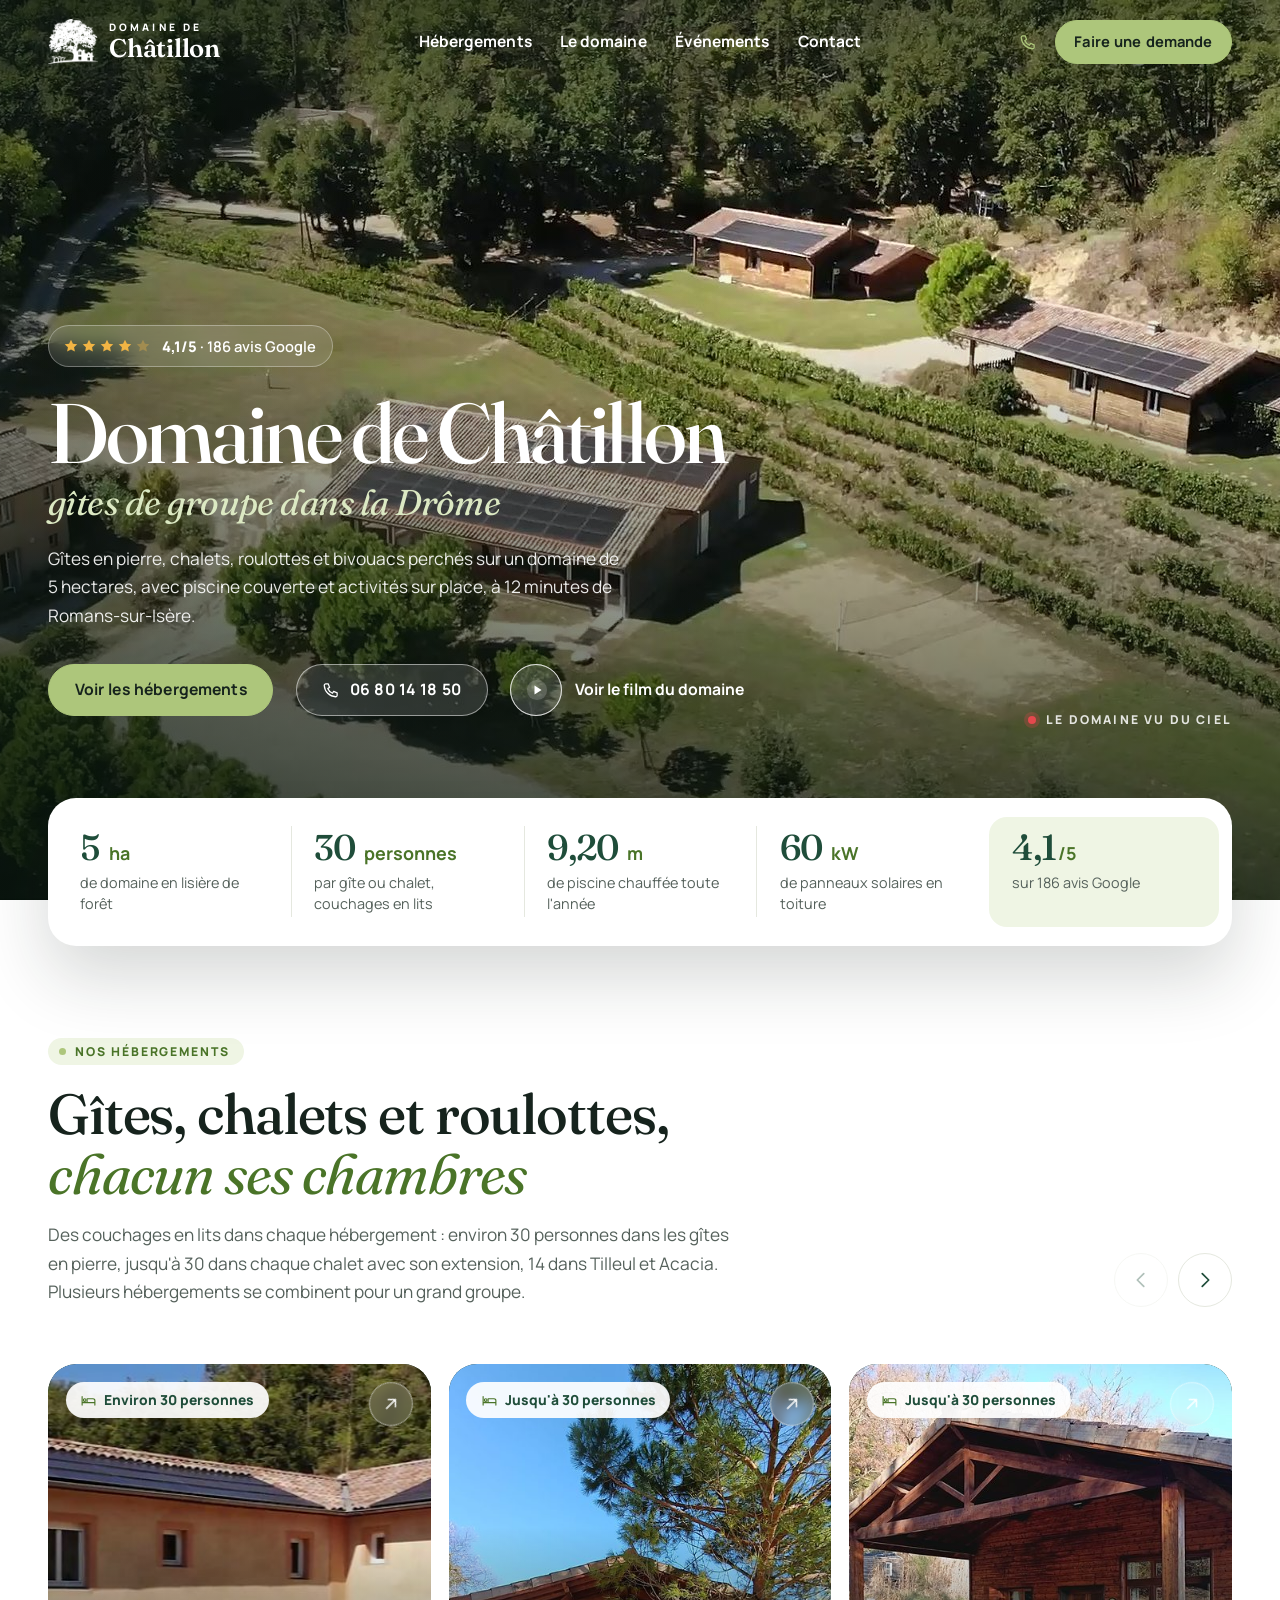
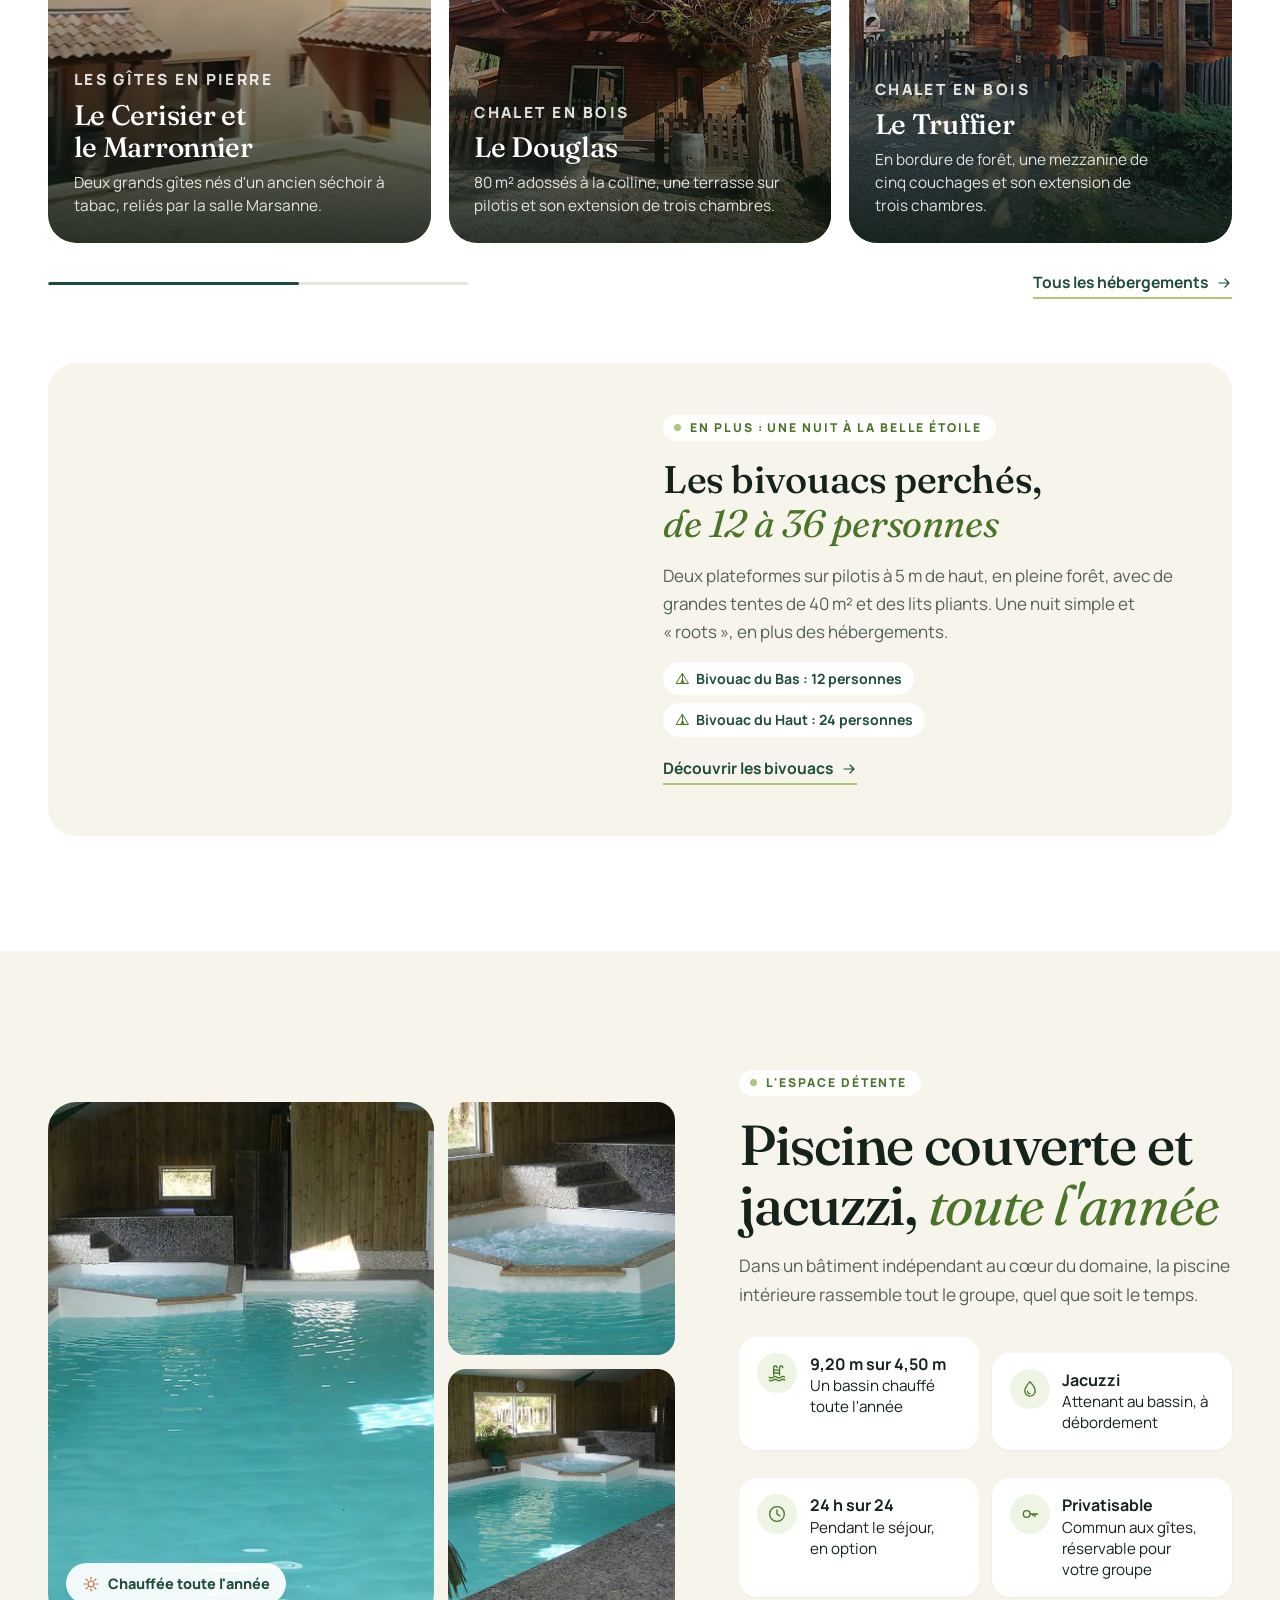
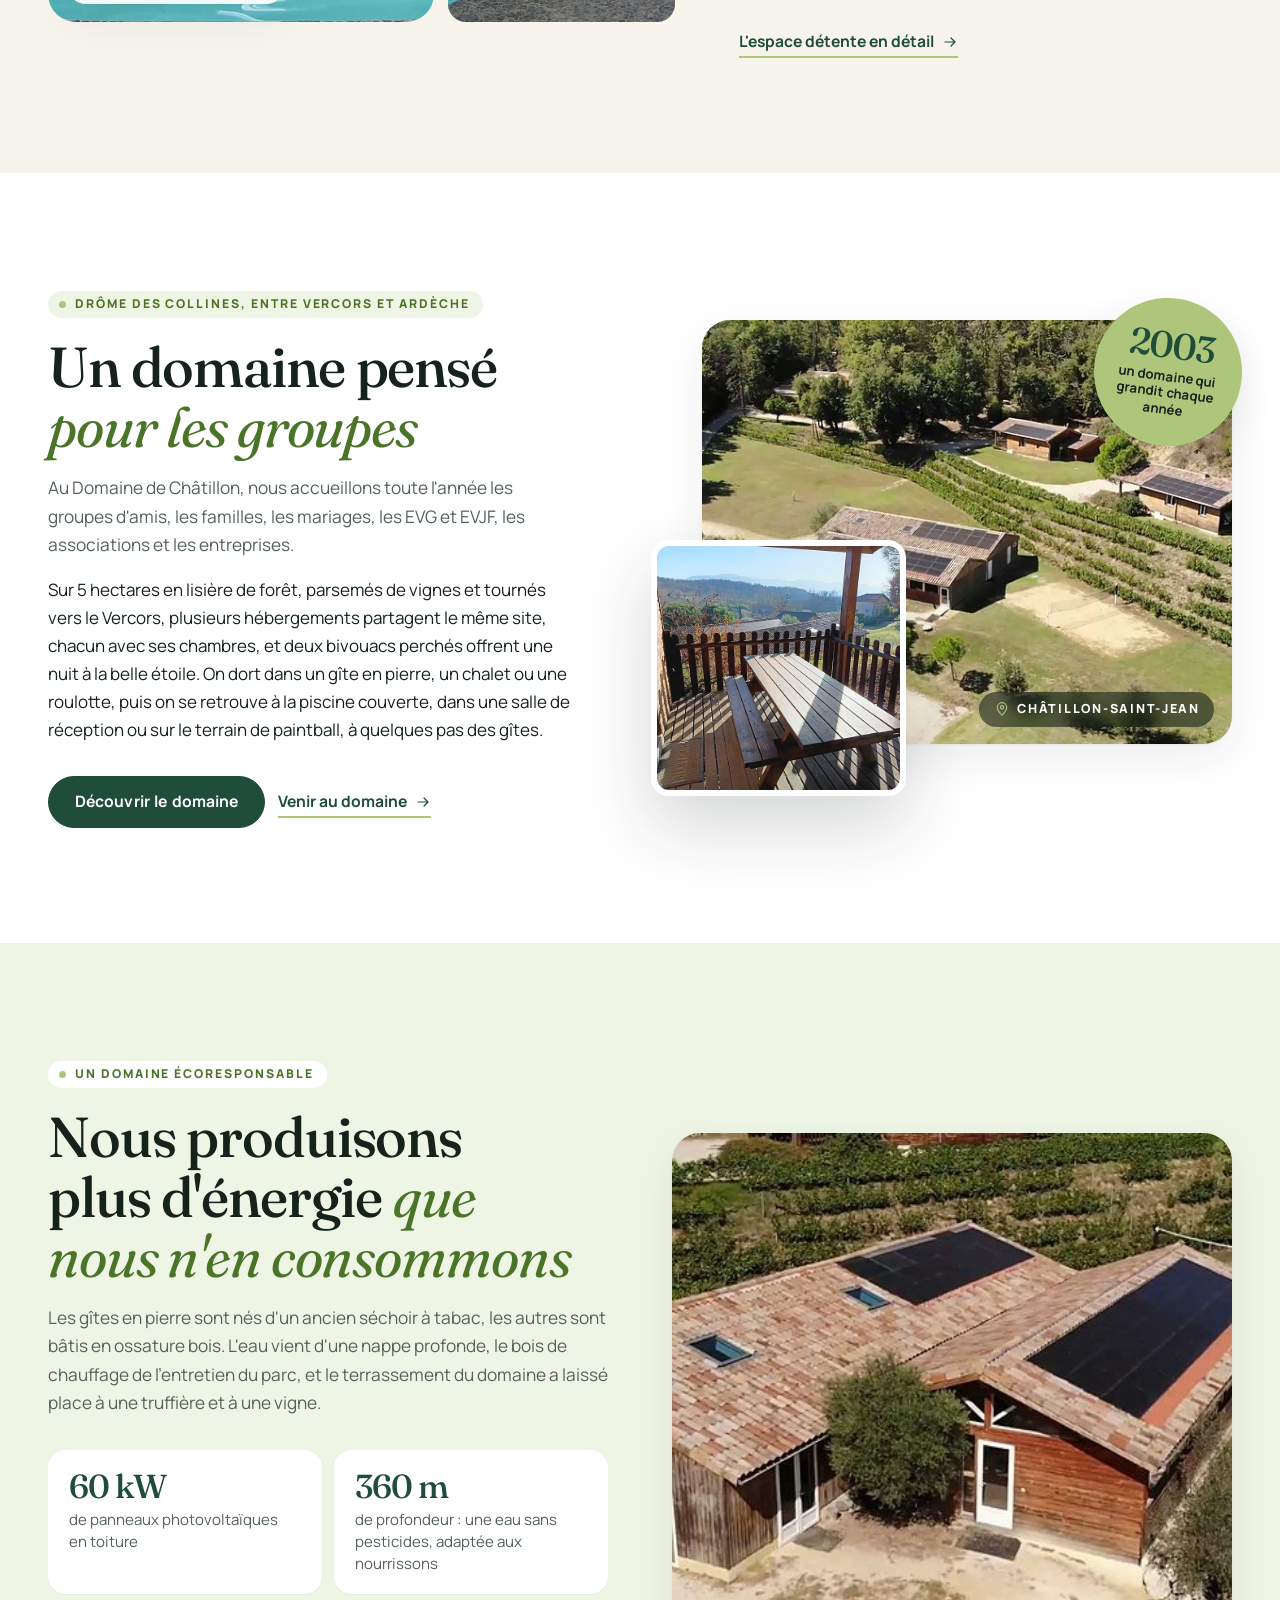
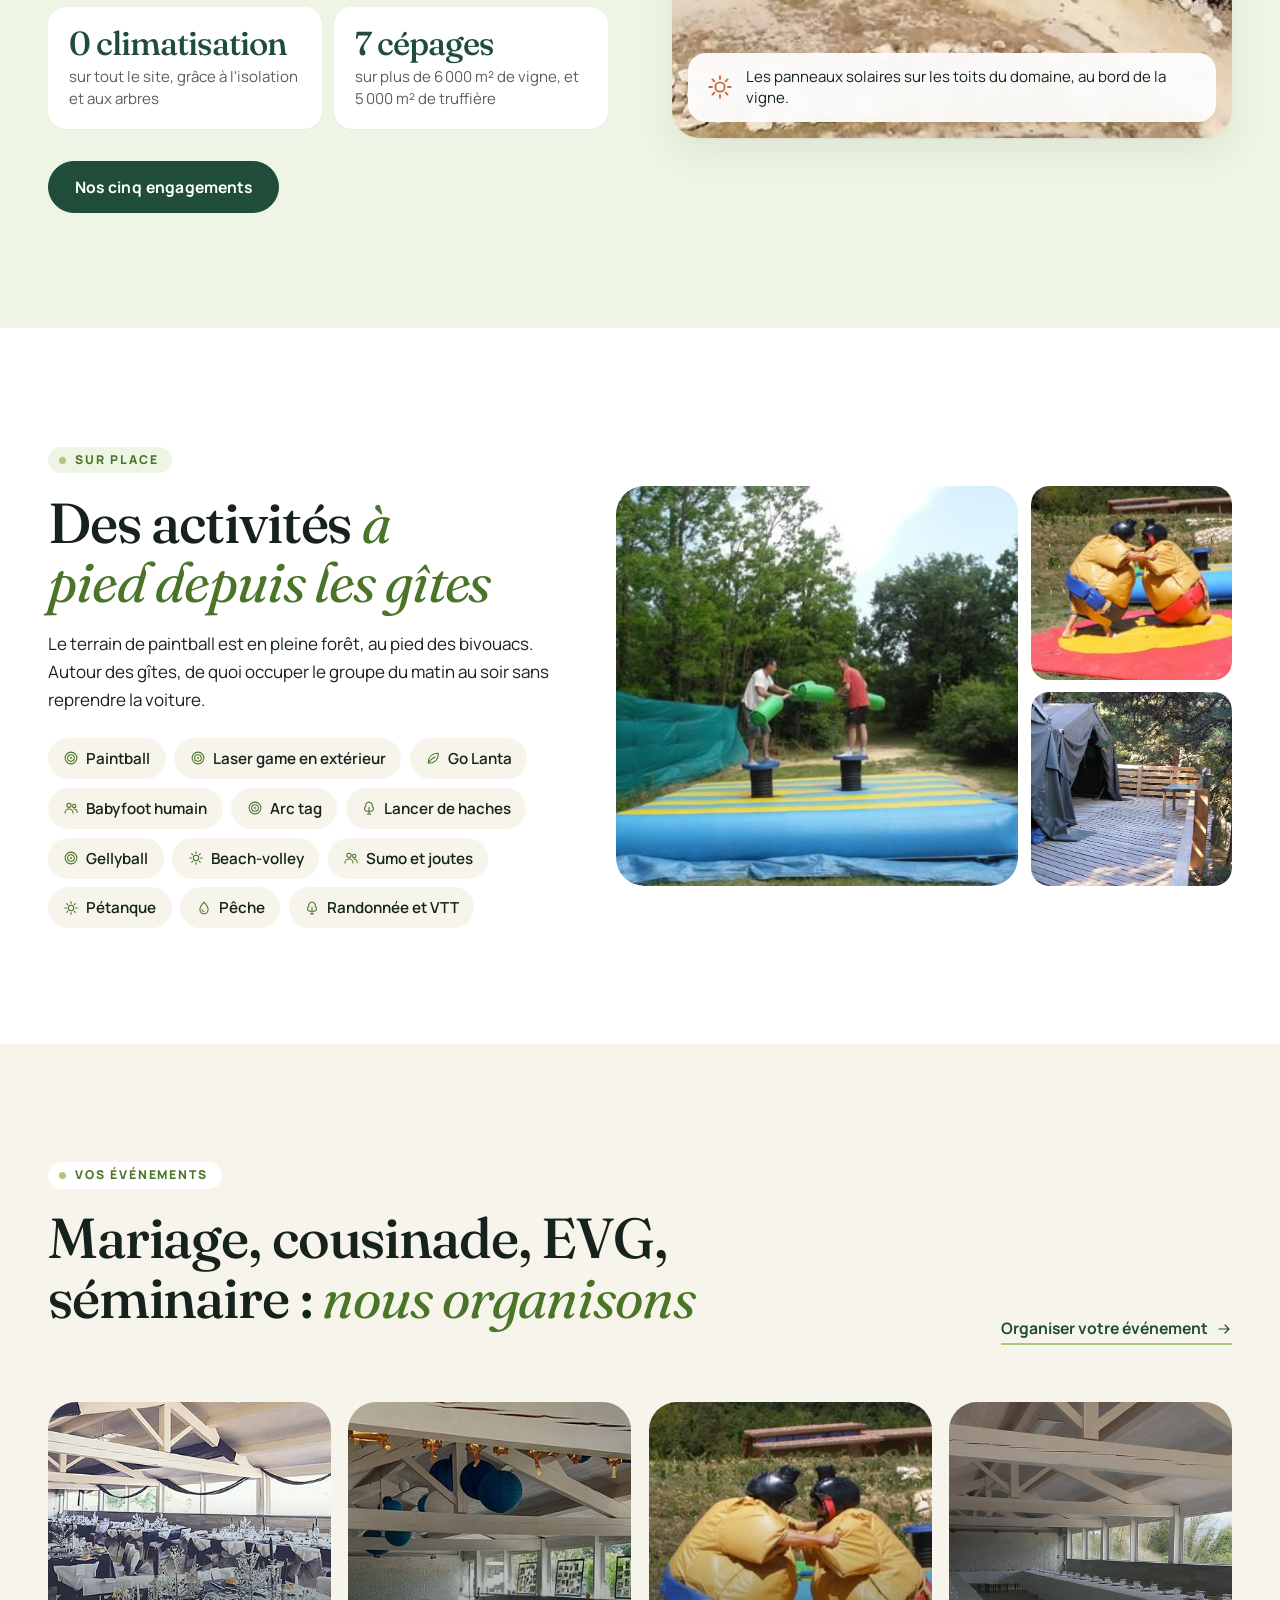
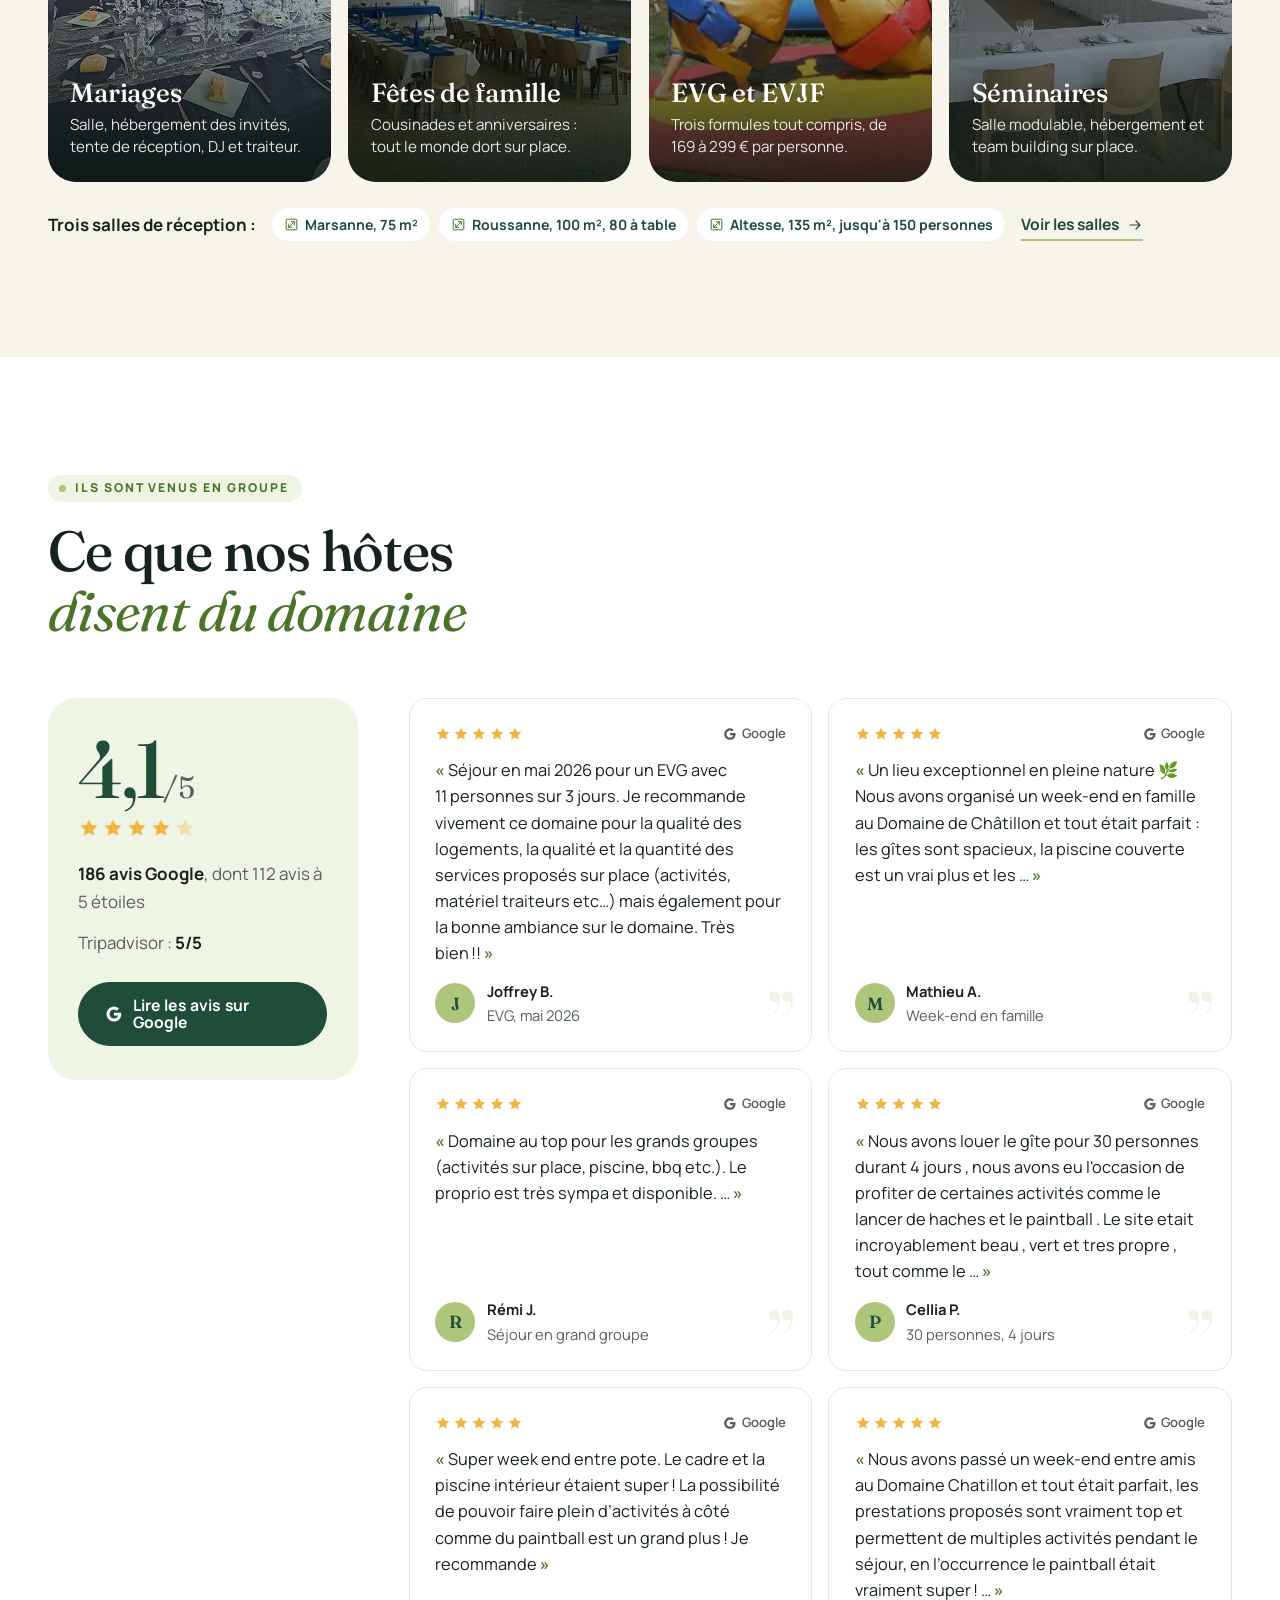
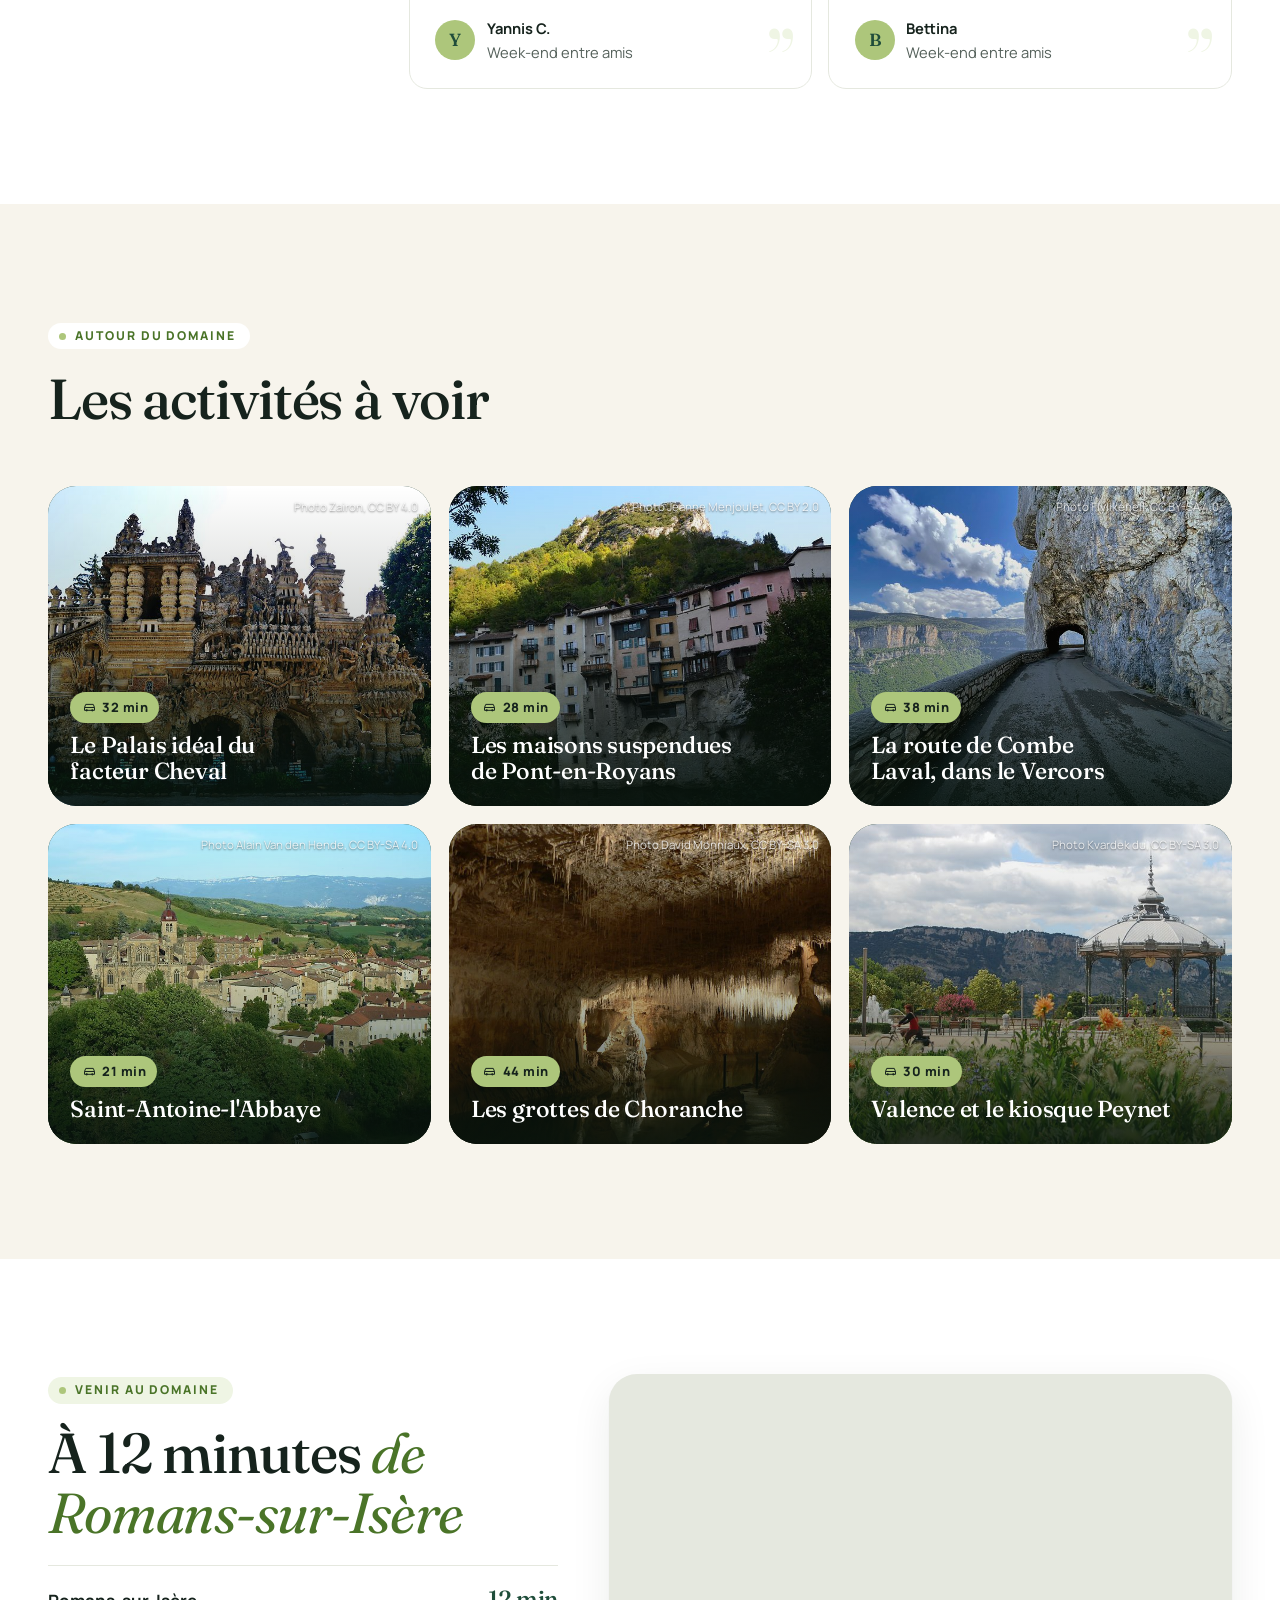
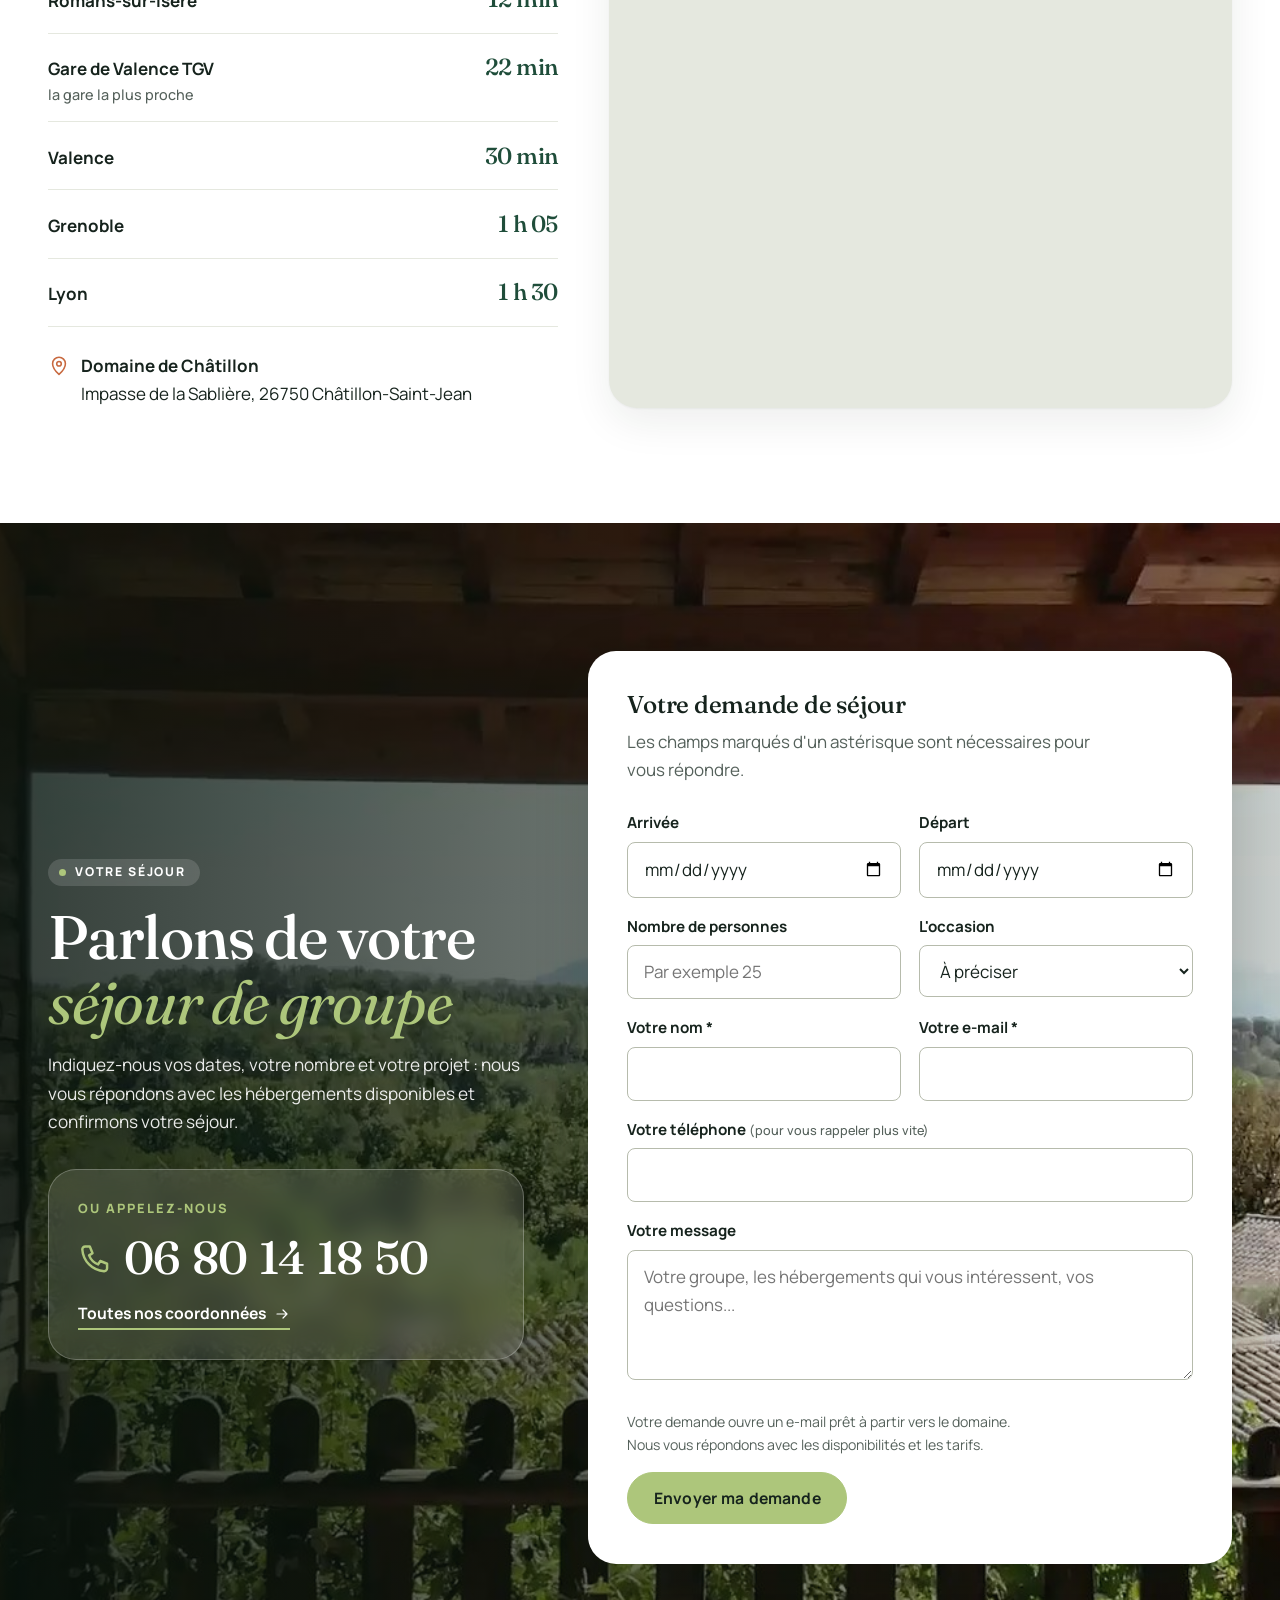
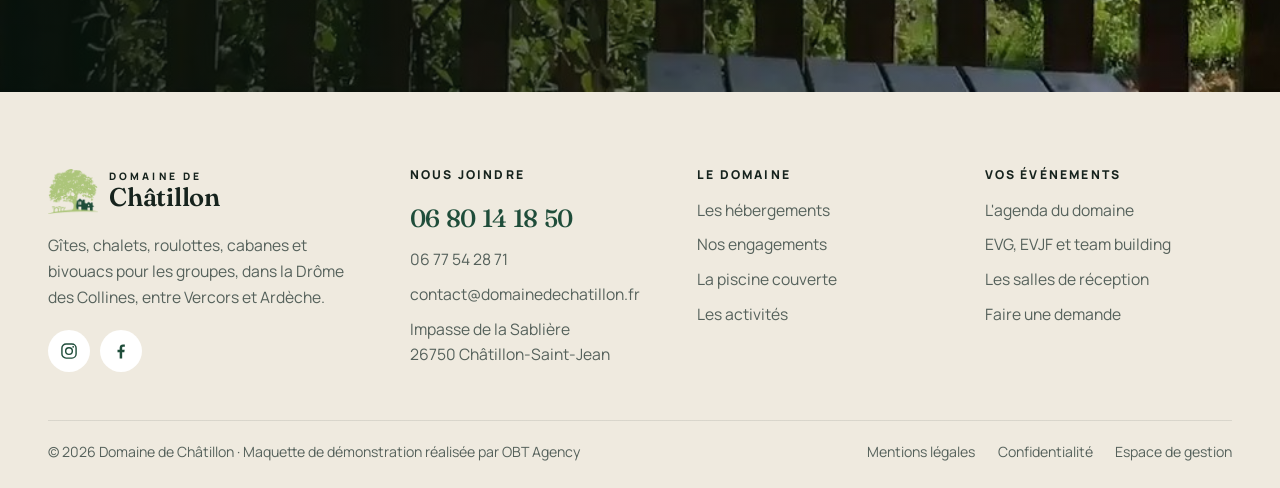
==== commit dc1cd697: "V3 : capacités en lits et nuit à la belle étoile à part, hébergements en carrousel, formulaire en ba" ====
--- a/index.html
+++ b/index.html
@@ -193,7 +193,7 @@
 <div class="contenant reperes">
   <dl class="reperes__grille">
     <div class="reperes__item"><dt class="reperes__chiffre">5 <small>ha</small></dt><dd class="reperes__libelle">de domaine en lisière de forêt</dd></div>
-    <div class="reperes__item"><dt class="reperes__chiffre">120 <small>couchages</small></dt><dd class="reperes__libelle">au plus, selon la saison</dd></div>
+    <div class="reperes__item"><dt class="reperes__chiffre">30 <small>personnes</small></dt><dd class="reperes__libelle">par gîte ou chalet, couchages en lits</dd></div>
     <div class="reperes__item"><dt class="reperes__chiffre">9,20 <small>m</small></dt><dd class="reperes__libelle">de piscine chauffée toute l'année</dd></div>
     <div class="reperes__item"><dt class="reperes__chiffre">60 <small>kW</small></dt><dd class="reperes__libelle">de panneaux solaires en toiture</dd></div>
     <div class="reperes__item reperes__item--vert"><dt class="reperes__chiffre">4,1<small>/5</small></dt><dd class="reperes__libelle">sur 186 avis Google</dd></div>
@@ -205,70 +205,86 @@
     <header class="entete-section entete-section--ligne apparait">
       <div>
         <p class="surtitre">Nos hébergements</p>
-        <h2>Des hébergements pour <em>60 à 120 personnes</em></h2>
-        <p class="chapo">Gîtes en pierre, chalets en bois, roulottes, cabanes et bivouacs perchés : plusieurs hébergements sur le même domaine, à combiner selon la taille de votre groupe.</p>
-      </div>
-      <a class="lien-fleche" href="hebergements.html">Tous les hébergements<svg aria-hidden="true"><use href="#i-fleche"/></svg></a>
+        <h2>Gîtes, chalets et roulottes, <em>chacun ses chambres</em></h2>
+        <p class="chapo">Des couchages en lits dans chaque hébergement : environ 30 personnes dans les gîtes en pierre, jusqu'à 30 dans chaque chalet avec son extension, 14 dans Tilleul et Acacia. Plusieurs hébergements se combinent pour un grand groupe.</p>
+      </div>
+      <div class="carrousel__commandes">
+        <button type="button" class="carrousel__bouton" data-carrousel="prec" aria-controls="carrousel-heb" aria-label="Hébergements précédents"><svg aria-hidden="true"><use href="#i-gauche"/></svg></button>
+        <button type="button" class="carrousel__bouton" data-carrousel="suiv" aria-controls="carrousel-heb" aria-label="Hébergements suivants"><svg aria-hidden="true"><use href="#i-droite"/></svg></button>
+      </div>
     </header>
-    <div class="bento">
-      <a class="carte-heb carte-heb--grande apparait" href="hebergements.html#gites">
-        <img src="assets/img/gites-cour-1600.jpg" srcset="assets/img/gites-cour-800.jpg 800w, assets/img/gites-cour-1600.jpg 1600w" sizes="(max-width: 980px) 100vw, 760px" width="1600" height="900" alt="La cour des gîtes en pierre : façades ocre, auvents en tuiles et grandes baies vitrées, au soleil" loading="lazy" decoding="async">
-        <span class="carte-heb__capacite"><svg aria-hidden="true"><use href="#i-groupe"/></svg>Environ 30 personnes</span>
-        <span class="carte-heb__fleche" aria-hidden="true"><svg><use href="#i-fleche"/></svg></span>
-        <div class="carte-heb__corps">
-          <p class="carte-heb__type">Les gîtes en pierre</p>
-          <h3>Le Cerisier, le Marronnier et la salle Marsanne</h3>
-          <p>Deux grands gîtes nés d'un ancien séchoir à tabac, aux pierres et charpentes apparentes, reliés par une salle de 75 m².</p>
+    <div class="carrousel apparait">
+      <div class="carrousel__piste" id="carrousel-heb" tabindex="0" aria-label="Les hébergements, faire défiler">
+        <a class="carte-heb" href="hebergements.html#gites">
+          <img src="assets/img/gites-cour-1600.jpg" srcset="assets/img/gites-cour-800.jpg 800w, assets/img/gites-cour-1600.jpg 1600w" sizes="(max-width: 620px) 86vw, (max-width: 980px) 46vw, 420px" width="1600" height="900" alt="La cour des gîtes en pierre : façades ocre, auvents en tuiles et grandes baies vitrées, au soleil" loading="lazy" decoding="async">
+          <span class="carte-heb__capacite"><svg aria-hidden="true"><use href="#i-lit"/></svg>Environ 30 personnes</span>
+          <span class="carte-heb__fleche" aria-hidden="true"><svg><use href="#i-fleche"/></svg></span>
+          <div class="carte-heb__corps">
+            <p class="carte-heb__type">Les gîtes en pierre</p>
+            <h3>Le Cerisier et le Marronnier</h3>
+            <p>Deux grands gîtes nés d'un ancien séchoir à tabac, reliés par la salle Marsanne.</p>
+          </div>
+        </a>
+        <a class="carte-heb" href="hebergements.html#douglas">
+          <img src="assets/img/hero-chalet-1600.jpg" srcset="assets/img/hero-chalet-800.jpg 800w, assets/img/hero-chalet-1600.jpg 1600w, assets/img/hero-chalet-2400.jpg 2048w" sizes="(max-width: 620px) 86vw, (max-width: 980px) 46vw, 420px" width="2048" height="1536" alt="Le chalet Douglas en bois, sa terrasse couverte et un grand pin, sous le ciel bleu" loading="lazy" decoding="async">
+          <span class="carte-heb__capacite"><svg aria-hidden="true"><use href="#i-lit"/></svg>Jusqu'à 30 personnes</span>
+          <span class="carte-heb__fleche" aria-hidden="true"><svg><use href="#i-fleche"/></svg></span>
+          <div class="carte-heb__corps">
+            <p class="carte-heb__type">Chalet en bois</p>
+            <h3>Le Douglas</h3>
+            <p>80 m² adossés à la colline, une terrasse sur pilotis et son extension de trois chambres.</p>
+          </div>
+        </a>
+        <a class="carte-heb" href="hebergements.html#truffier">
+          <img src="assets/img/truffier-1600.jpg" srcset="assets/img/truffier-800.jpg 800w, assets/img/truffier-1600.jpg 1600w" sizes="(max-width: 620px) 86vw, (max-width: 980px) 46vw, 420px" width="1600" height="1200" alt="Le chalet Truffier en bois, sa grande terrasse couverte et sa barrière, au soleil d&#x27;hiver" loading="lazy" decoding="async">
+          <span class="carte-heb__capacite"><svg aria-hidden="true"><use href="#i-lit"/></svg>Jusqu'à 30 personnes</span>
+          <span class="carte-heb__fleche" aria-hidden="true"><svg><use href="#i-fleche"/></svg></span>
+          <div class="carte-heb__corps">
+            <p class="carte-heb__type">Chalet en bois</p>
+            <h3>Le Truffier</h3>
+            <p>En bordure de forêt, une mezzanine de cinq couchages et son extension de trois chambres.</p>
+          </div>
+        </a>
+        <a class="carte-heb" href="hebergements.html#tilleul-acacia">
+          <img src="assets/img/tilleul-1600.jpg" srcset="assets/img/tilleul-800.jpg 800w, assets/img/tilleul-1600.jpg 1600w" sizes="(max-width: 620px) 86vw, (max-width: 980px) 46vw, 420px" width="1600" height="1200" alt="Tilleul et Acacia : deux logements en bois autour d&#x27;une cour avec une table de pique-nique" loading="lazy" decoding="async">
+          <span class="carte-heb__capacite"><svg aria-hidden="true"><use href="#i-lit"/></svg>Jusqu'à 14 personnes</span>
+          <span class="carte-heb__fleche" aria-hidden="true"><svg><use href="#i-fleche"/></svg></span>
+          <div class="carte-heb__corps">
+            <p class="carte-heb__type">Deux logements voisins</p>
+            <h3>Tilleul et Acacia</h3>
+            <p>Deux hébergements complémentaires autour d'une même cour.</p>
+          </div>
+        </a>
+        <a class="carte-heb" href="hebergements.html#insolites">
+          <img src="assets/img/roulotte-1600.jpg" srcset="assets/img/roulotte-800.jpg 800w, assets/img/roulotte-1600.jpg 1600w" sizes="(max-width: 620px) 86vw, (max-width: 980px) 46vw, 420px" width="1600" height="1066" alt="La roulotte en bois du domaine, sa porte jaune et sa petite terrasse, sous les arbres" loading="lazy" decoding="async">
+          <span class="carte-heb__capacite"><svg aria-hidden="true"><use href="#i-lit"/></svg>Jusqu'à 14 lits</span>
+          <span class="carte-heb__fleche" aria-hidden="true"><svg><use href="#i-fleche"/></svg></span>
+          <div class="carte-heb__corps">
+            <p class="carte-heb__type">Les insolites</p>
+            <h3>Roulottes, cabanes et atelier</h3>
+            <p>La roulotte cosy, la roulotte dortoir de 14 lits, les deux cabanes et l'atelier.</p>
+          </div>
+        </a>
+      </div>
+      <div class="carrousel__bas">
+        <span class="carrousel__progression" aria-hidden="true"><span></span></span>
+        <a class="lien-fleche" href="hebergements.html">Tous les hébergements<svg aria-hidden="true"><use href="#i-fleche"/></svg></a>
+      </div>
+    </div>
+
+        <article class="belle-etoile apparait" id="belle-etoile">
+      <div class="belle-etoile__photo"><img src="assets/img/bivouac-pilotis-1600.jpg" srcset="assets/img/bivouac-pilotis-800.jpg 800w, assets/img/bivouac-pilotis-1600.jpg 1600w" sizes="(max-width: 860px) 100vw, 560px" width="1600" height="1067" alt="La plateforme en bois du bivouac, perchée sur pilotis au milieu des arbres" loading="lazy" decoding="async"></div>
+      <div class="belle-etoile__texte">
+        <p class="surtitre">En plus : une nuit à la belle étoile</p>
+        <h3>Les bivouacs perchés, <em>de 12 à 36 personnes</em></h3>
+        <p>Deux plateformes sur pilotis à 5 m de haut, en pleine forêt, avec de grandes tentes de 40 m² et des lits pliants. Une nuit simple et « roots », en plus des hébergements.</p>
+        <div class="belle-etoile__chiffres">
+          <span class="pastille"><svg aria-hidden="true"><use href="#i-tente"/></svg>Bivouac du Bas : 12 personnes</span>
+          <span class="pastille"><svg aria-hidden="true"><use href="#i-tente"/></svg>Bivouac du Haut : 24 personnes</span>
         </div>
-      </a>
-      <a class="carte-heb carte-heb--moyenne apparait" href="hebergements.html#chalets">
-        <img src="assets/img/hero-chalet-1600.jpg" srcset="assets/img/hero-chalet-800.jpg 800w, assets/img/hero-chalet-1600.jpg 1600w, assets/img/hero-chalet-2400.jpg 2048w" sizes="(max-width: 620px) 100vw, (max-width: 980px) 50vw, 540px" width="2048" height="1536" alt="Le chalet Douglas en bois, sa terrasse couverte et un grand pin, sous le ciel bleu" loading="lazy" decoding="async">
-        <span class="carte-heb__capacite"><svg aria-hidden="true"><use href="#i-groupe"/></svg>Jusqu'à 30 personnes chacun</span>
-        <span class="carte-heb__fleche" aria-hidden="true"><svg><use href="#i-fleche"/></svg></span>
-        <div class="carte-heb__corps">
-          <p class="carte-heb__type">Les chalets en bois</p>
-          <h3>Le Douglas et le Truffier</h3>
-          <p>Ossature bois, terrasses sur pilotis et vue sur le Vercors.</p>
-        </div>
-      </a>
-      <a class="carte-heb carte-heb--moyenne apparait" href="hebergements.html#bivouacs">
-        <img src="assets/img/bivouac-pilotis-1600.jpg" srcset="assets/img/bivouac-pilotis-800.jpg 800w, assets/img/bivouac-pilotis-1600.jpg 1600w" sizes="(max-width: 620px) 100vw, (max-width: 980px) 50vw, 540px" width="1600" height="1067" alt="La plateforme en bois du bivouac, perchée sur pilotis au milieu des arbres" loading="lazy" decoding="async">
-        <span class="carte-heb__capacite"><svg aria-hidden="true"><use href="#i-groupe"/></svg>Jusqu'à 36 personnes</span>
-        <span class="carte-heb__fleche" aria-hidden="true"><svg><use href="#i-fleche"/></svg></span>
-        <div class="carte-heb__corps">
-          <p class="carte-heb__type">Les bivouacs perchés</p>
-          <h3>Le Bivouac du Haut et le Bivouac du Bas</h3>
-          <p>Deux plateformes de 130 m² à 5 m de haut, en pleine forêt.</p>
-        </div>
-      </a>
-      <a class="carte-heb apparait" href="hebergements.html#tilleul-acacia">
-        <img src="assets/img/tilleul-1600.jpg" srcset="assets/img/tilleul-800.jpg 800w, assets/img/tilleul-1600.jpg 1600w" sizes="(max-width: 620px) 100vw, (max-width: 980px) 50vw, 420px" width="1600" height="1200" alt="Tilleul et Acacia : deux logements en bois autour d&#x27;une cour avec une table de pique-nique" loading="lazy" decoding="async">
-        <span class="carte-heb__capacite"><svg aria-hidden="true"><use href="#i-groupe"/></svg>Jusqu'à 14 personnes</span>
-        <span class="carte-heb__fleche" aria-hidden="true"><svg><use href="#i-fleche"/></svg></span>
-        <div class="carte-heb__corps">
-          <p class="carte-heb__type">Deux logements voisins</p>
-          <h3>Tilleul et Acacia</h3>
-        </div>
-      </a>
-      <a class="carte-heb apparait" href="hebergements.html#insolites">
-        <img src="assets/img/roulotte-1600.jpg" srcset="assets/img/roulotte-800.jpg 800w, assets/img/roulotte-1600.jpg 1600w" sizes="(max-width: 620px) 100vw, (max-width: 980px) 50vw, 420px" width="1600" height="1066" alt="La roulotte en bois du domaine, sa porte jaune et sa petite terrasse, sous les arbres" loading="lazy" decoding="async">
-        <span class="carte-heb__capacite"><svg aria-hidden="true"><use href="#i-lit"/></svg>De 2 à 14 lits</span>
-        <span class="carte-heb__fleche" aria-hidden="true"><svg><use href="#i-fleche"/></svg></span>
-        <div class="carte-heb__corps">
-          <p class="carte-heb__type">Les insolites</p>
-          <h3>Roulottes, cabanes et atelier</h3>
-        </div>
-      </a>
-      <div class="carte-heb carte-heb--appel apparait">
-        <span class="carte-heb__icone"><svg aria-hidden="true"><use href="#i-groupe"/></svg></span>
-        <div>
-          <p class="carte-heb__type">Un groupe, plusieurs hébergements</p>
-          <h3>Dites-nous combien vous êtes</h3>
-          <p>Nous vous proposons la bonne combinaison de gîtes, de chalets et d'insolites.</p>
-        </div>
-        <a class="btn btn--sapin btn--compact" href="contact.html">Nous indiquer votre groupe</a>
-      </div>
-    </div>
+        <a class="lien-fleche" href="hebergements.html#bivouacs">Découvrir les bivouacs<svg aria-hidden="true"><use href="#i-fleche"/></svg></a>
+      </div>
+    </article>
   </div>
 </section>
 
@@ -301,7 +317,7 @@
       <p class="surtitre">Drôme des Collines, entre Vercors et Ardèche</p>
       <h2>Un domaine pensé <em>pour les groupes</em></h2>
       <p class="chapo">Au Domaine de Châtillon, nous accueillons toute l'année les groupes d'amis, les familles, les mariages, les EVG et EVJF, les associations et les entreprises.</p>
-      <p>Sur 5 hectares en lisière de forêt, parsemés de vignes et tournés vers le Vercors, plusieurs hébergements partagent le même site : de 60 à 120 couchages selon la saison. On dort dans un gîte en pierre, un chalet, une roulotte ou sous une tente perchée, puis on se retrouve à la piscine couverte, dans une salle de réception ou sur le terrain de paintball, à quelques pas des gîtes.</p>
+      <p>Sur 5 hectares en lisière de forêt, parsemés de vignes et tournés vers le Vercors, plusieurs hébergements partagent le même site, chacun avec ses chambres, et deux bivouacs perchés offrent une nuit à la belle étoile. On dort dans un gîte en pierre, un chalet ou une roulotte, puis on se retrouve à la piscine couverte, dans une salle de réception ou sur le terrain de paintball, à quelques pas des gîtes.</p>
       <div class="actions">
         <a class="btn btn--sapin" href="le-domaine.html">Découvrir le domaine</a>
         <a class="lien-fleche" href="#acces">Venir au domaine<svg aria-hidden="true"><use href="#i-fleche"/></svg></a>
@@ -315,13 +331,6 @@
     </div>
   </div>
 </section>
-
-<div class="defile" aria-hidden="true">
-  <div class="defile__piste">
-    <p class="defile__groupe"><span>Gîtes en pierre</span><svg><use href="#i-feuille"/></svg><span class="contour">Chalets en bois</span><svg><use href="#i-feuille"/></svg><span>Roulottes</span><svg><use href="#i-feuille"/></svg><span class="contour">Bivouacs perchés</span><svg><use href="#i-feuille"/></svg><span>Piscine couverte</span><svg><use href="#i-feuille"/></svg><span class="contour">Paintball</span><svg><use href="#i-feuille"/></svg></p>
-    <p class="defile__groupe"><span>Gîtes en pierre</span><svg><use href="#i-feuille"/></svg><span class="contour">Chalets en bois</span><svg><use href="#i-feuille"/></svg><span>Roulottes</span><svg><use href="#i-feuille"/></svg><span class="contour">Bivouacs perchés</span><svg><use href="#i-feuille"/></svg><span>Piscine couverte</span><svg><use href="#i-feuille"/></svg><span class="contour">Paintball</span><svg><use href="#i-feuille"/></svg></p>
-  </div>
-</div>
 
 <section class="section section--vert" id="ecoresponsable">
   <div class="contenant eco">
@@ -497,18 +506,77 @@
   </div>
 </section>
 
-<section class="appel" data-sans-barre>
+<section class="appel" id="demande" data-sans-barre>
   <div class="appel__photo"><img src="assets/img/terrasse-vue-1600.jpg" srcset="assets/img/terrasse-vue-800.jpg 800w, assets/img/terrasse-vue-1600.jpg 1600w, assets/img/terrasse-vue-2400.jpg 1920w" sizes="100vw" width="1920" height="1080" alt="" loading="lazy" decoding="async"></div>
-  <div class="contenant appel__grille">
-    <div class="apparait">
+  <div class="contenant appel__grille appel__grille--formulaire">
+    <div class="appel__texte apparait">
       <p class="surtitre">Votre séjour</p>
       <h2>Parlons de votre <em>séjour de groupe</em></h2>
       <p>Indiquez-nous vos dates, votre nombre et votre projet : nous vous répondons avec les hébergements disponibles et confirmons votre séjour.</p>
-    </div>
-    <div class="appel__tel apparait">
-      <small>Appelez-nous</small>
-      <a class="appel__numero" href="tel:+33680141850"><svg aria-hidden="true"><use href="#i-tel"/></svg>06 80 14 18 50</a>
-      <a class="btn btn--primaire" href="contact.html">Faire une demande en ligne</a>
+      <div class="appel__tel">
+        <small>Ou appelez-nous</small>
+        <a class="appel__numero" href="tel:+33680141850"><svg aria-hidden="true"><use href="#i-tel"/></svg>06 80 14 18 50</a>
+        <a class="lien-fleche" href="contact.html">Toutes nos coordonnées<svg aria-hidden="true"><use href="#i-fleche"/></svg></a>
+      </div>
+    </div>
+    <div class="apparait">
+      <form class="formulaire" id="form-accueil" data-formulaire data-destinataire="contact@domainedechatillon.fr" data-sujet="Demande de séjour" data-merci="merci-accueil" novalidate>
+        <h3>Votre demande de séjour</h3>
+        <p class="formulaire__intro">Les champs marqués d'un astérisque sont nécessaires pour vous répondre.</p>
+        <div class="champs">
+          <div>
+            <label class="etiquette" for="a-arrivee">Arrivée</label>
+            <input class="champ" id="a-arrivee" name="arrivee" type="date">
+          </div>
+          <div>
+            <label class="etiquette" for="a-depart">Départ</label>
+            <input class="champ" id="a-depart" name="depart" type="date">
+          </div>
+          <div>
+            <label class="etiquette" for="a-personnes">Nombre de personnes</label>
+            <input class="champ" id="a-personnes" name="personnes" type="number" min="1" max="400" inputmode="numeric" placeholder="Par exemple 25">
+          </div>
+          <div>
+            <label class="etiquette" for="a-occasion">L'occasion</label>
+            <select class="champ" id="a-occasion" name="occasion" data-dans-sujet>
+              <option value="">À préciser</option>
+              <option value="amis">Un week-end entre amis</option>
+              <option value="famille">Une cousinade, une fête de famille</option>
+              <option value="evg-evjf">Un EVG ou un EVJF</option>
+              <option value="mariage">Un mariage</option>
+              <option value="entreprise">Un séminaire, un team building</option>
+              <option value="vacances">Des vacances</option>
+              <option value="autre">Autre chose</option>
+            </select>
+          </div>
+          <div>
+            <label class="etiquette" for="a-nom">Votre nom *</label>
+            <input class="champ" id="a-nom" name="nom" type="text" autocomplete="name" required data-manque="votre nom">
+          </div>
+          <div>
+            <label class="etiquette" for="a-email">Votre e-mail *</label>
+            <input class="champ" id="a-email" name="email" type="email" autocomplete="email" required data-manque="votre e-mail">
+          </div>
+          <div class="large">
+            <label class="etiquette" for="a-tel">Votre téléphone <small>(pour vous rappeler plus vite)</small></label>
+            <input class="champ" id="a-tel" name="telephone" type="tel" autocomplete="tel">
+          </div>
+          <div class="large">
+            <label class="etiquette" for="a-message">Votre message</label>
+            <textarea class="champ" id="a-message" name="message" placeholder="Votre groupe, les hébergements qui vous intéressent, vos questions..."></textarea>
+          </div>
+        </div>
+        <p class="formulaire__erreurs" role="alert" hidden></p>
+        <div class="formulaire__pied">
+          <p class="formulaire__mention">Votre demande ouvre un e-mail prêt à partir vers le domaine. Nous vous répondons avec les disponibilités et les tarifs.</p>
+          <button class="btn btn--primaire" type="submit">Envoyer ma demande</button>
+        </div>
+      </form>
+      <div class="formulaire merci" id="merci-accueil" hidden>
+        <svg aria-hidden="true"><use href="#i-coche"/></svg>
+        <h3>Votre e-mail est prêt</h3>
+        <p>Envoyez-le depuis votre messagerie : nous vous répondons rapidement. Pour aller plus vite, appelez-nous au <a href="tel:+33680141850">06 80 14 18 50</a>.</p>
+      </div>
     </div>
   </div>
 </section>
--- a/css/site.css
+++ b/css/site.css
@@ -199,8 +199,10 @@
 .logo__img--photo{ display: none; }
 .entete[data-etat="transparent"] .logo__img--photo{ display: block; }
 .entete[data-etat="transparent"] .logo__img--clair{ display: none; }
-.entete__grille{ display: flex; align-items: center; gap: 1.5rem; }
-.entete__logo{ margin-right: auto; }
+/* Logo à gauche, menu au centre exact de la page, actions à droite (V3) */
+.entete__grille{ display: grid; grid-template-columns: 1fr auto 1fr; align-items: center; gap: 1.5rem; }
+.entete__logo{ justify-self: start; }
+.entete__actions{ justify-self: end; }
 .nav__liste{ display: flex; gap: clamp(1rem, 2.2vw, 2.2rem); list-style: none; padding: 0; margin: 0; }
 .nav__lien{
   position: relative; text-decoration: none;
@@ -237,8 +239,10 @@
 }
 .nav-mobile__lien[aria-current="page"]{ color: var(--c-vert-texte); font-style: italic; }
 .nav-mobile .btn + .btn{ margin-top: .8rem; }
+@media (max-width: 1280px){ .entete__tel span{ display: none; } }
 @media (max-width: 1080px){
-  .nav, .entete__tel span{ display: none; }
+  .entete__grille{ grid-template-columns: 1fr auto; }
+  .nav{ display: none; }
   .burger{ display: grid; }
 }
 @media (max-width: 560px){
@@ -385,71 +389,79 @@
 .section--serree{ padding-block: clamp(3.5rem, 6vw, 5rem); }
 .reperes + .section{ padding-top: clamp(4rem, 7vw, 6.5rem); }
 
-/* ---------- 11. Mosaïque des hébergements (accueil) ---------- */
-.bento{ display: grid; grid-template-columns: repeat(12, 1fr); grid-auto-rows: minmax(300px, auto); gap: 1.1rem; }
+/* ---------- 11. Hébergements de l'accueil : une ligne de trois qui défile (V3) ---------- */
+.carrousel__commandes{ display: flex; gap: .6rem; }
+.carrousel__bouton{
+  width: 54px; height: 54px; border-radius: 50%; display: grid; place-items: center;
+  background: #fff; color: var(--c-sapin); border: 1px solid var(--c-sauge-clair);
+  transition: background-color var(--t-doux), border-color var(--t-doux), opacity var(--t-doux);
+}
+.carrousel__bouton:hover:not(:disabled){ background: var(--c-vert); border-color: var(--c-vert); }
+.carrousel__bouton:disabled{ opacity: .35; cursor: default; }
+.carrousel__bouton svg{ width: 22px; height: 22px; }
+.carrousel__piste{
+  --ecart: 1.1rem;
+  display: grid; grid-auto-flow: column; grid-auto-columns: calc((100% - 2 * var(--ecart)) / 3); gap: var(--ecart);
+  overflow-x: auto; overscroll-behavior-x: contain; scroll-snap-type: x mandatory; scroll-behavior: smooth;
+  scrollbar-width: none; border-radius: var(--r-3);
+}
+.carrousel__piste::-webkit-scrollbar{ display: none; }
+.carrousel__piste:focus-visible{ outline-offset: 4px; }
+.carrousel__bas{ display: flex; align-items: center; justify-content: space-between; gap: 2rem; margin-top: 1.5rem; }
+.carrousel__progression{ flex: 1; max-width: 420px; height: 3px; border-radius: 3px; background: var(--c-sauge-clair); overflow: hidden; }
+.carrousel__progression span{ display: block; height: 100%; width: var(--part, 60%); margin-left: var(--decalage, 0%); background: var(--c-sapin); border-radius: 3px; transition: margin-left .3s ease, width .3s ease; }
+@media (max-width: 980px){ .carrousel__piste{ grid-auto-columns: calc((100% - var(--ecart)) / 2); } }
+@media (max-width: 620px){ .carrousel__piste{ grid-auto-columns: 86%; --ecart: .8rem; } .carrousel__commandes{ display: none; } }
+@media (prefers-reduced-motion: reduce){ .carrousel__piste{ scroll-behavior: auto; } }
+
 .carte-heb{
-  grid-column: span 4;
   position: relative; isolation: isolate; overflow: hidden;
   display: flex; flex-direction: column; justify-content: flex-end;
-  min-height: 300px; border-radius: var(--r-3);
+  aspect-ratio: 4 / 5; border-radius: var(--r-3); scroll-snap-align: start;
   background: var(--c-sapin-nuit); color: #fff; text-decoration: none;
-  transition: transform var(--t-doux), box-shadow var(--t-doux);
 }
 .carte-heb > img{ position: absolute; inset: 0; z-index: -2; width: 100%; height: 100%; object-fit: cover; transition: transform 1.4s cubic-bezier(.2,.7,.2,1); }
 .carte-heb::after{
   content: ""; position: absolute; inset: 0; z-index: -1;
-  background: linear-gradient(0deg, rgba(8,20,13,.84) 0%, rgba(8,20,13,.4) 42%, rgba(8,20,13,0) 68%);
-}
-.carte-heb:hover{ transform: translateY(-4px); box-shadow: var(--ombre-2); }
+  background: linear-gradient(0deg, rgba(8,20,13,.84) 0%, rgba(8,20,13,.4) 40%, rgba(8,20,13,0) 66%);
+}
 .carte-heb:hover > img{ transform: scale(1.06); }
-.carte-heb--grande{ grid-column: span 7; grid-row: span 2; }
-.carte-heb--moyenne{ grid-column: span 5; }
-.carte-heb__corps{ padding: 1.6rem 1.7rem 1.7rem; max-width: 600px; }
+.carte-heb__corps{ padding: 1.5rem 1.6rem 1.6rem; }
 .carte-heb__type{ font-size: var(--t-label); font-weight: 800; letter-spacing: .16em; text-transform: uppercase; color: var(--c-vert); }
-.carte-heb h3{ font-size: clamp(1.5rem, 2.1vw, 1.95rem); margin-top: .45rem; }
-.carte-heb--grande h3{ font-size: clamp(1.9rem, 3.1vw, 2.9rem); }
-.carte-heb p{ margin-top: .55rem; font-size: .97rem; line-height: 1.5; color: rgba(255,255,255,.86); }
+.carte-heb h3{ font-size: clamp(1.55rem, 2.2vw, 2rem); margin-top: .45rem; }
+.carte-heb p{ margin-top: .5rem; font-size: .96rem; line-height: 1.5; color: rgba(255,255,255,.86); }
 .carte-heb__capacite{
   position: absolute; left: 1.1rem; top: 1.1rem;
-  display: inline-flex; align-items: center; gap: .4rem;
-  padding: .4rem .85rem; border-radius: var(--r-pilule);
-  background: rgba(255,255,255,.16); border: 1px solid rgba(255,255,255,.35);
-  backdrop-filter: blur(10px); -webkit-backdrop-filter: blur(10px);
-  font-size: .85rem; font-weight: 700;
-}
-.carte-heb__capacite svg{ width: 16px; height: 16px; color: var(--c-vert); }
+  display: inline-flex; align-items: center; gap: .45rem;
+  padding: .42rem .9rem; border-radius: var(--r-pilule);
+  background: rgba(255,255,255,.92); color: var(--c-sapin);
+  font-size: .86rem; font-weight: 800;
+}
+.carte-heb__capacite svg{ width: 17px; height: 17px; color: var(--c-vert-texte); }
 .carte-heb__fleche{
-  position: absolute; right: 1.1rem; top: 1.1rem; width: 46px; height: 46px; border-radius: 50%;
-  display: grid; place-items: center; background: #fff; color: var(--c-sapin);
-  transform: rotate(-45deg); transition: transform var(--t-doux), background-color var(--t-doux);
+  position: absolute; right: 1.1rem; top: 1.1rem; width: 44px; height: 44px; border-radius: 50%;
+  display: grid; place-items: center; background: rgba(255,255,255,.16); color: #fff; border: 1px solid rgba(255,255,255,.45);
+  backdrop-filter: blur(8px); -webkit-backdrop-filter: blur(8px);
+  transform: rotate(-45deg); transition: transform var(--t-doux), background-color var(--t-doux), color var(--t-doux);
 }
 .carte-heb__fleche svg{ width: 20px; height: 20px; }
-.carte-heb:hover .carte-heb__fleche{ transform: none; background: var(--c-vert); }
-.carte-heb--appel{
-  background: var(--c-vert); color: var(--c-encre); justify-content: space-between; gap: 1.2rem;
-  padding: 1.7rem;
-}
-.carte-heb--appel::after{ display: none; }
-.carte-heb--appel:hover{ transform: none; box-shadow: none; }
-.carte-heb--appel .carte-heb__type{ color: var(--c-sapin); }
-.carte-heb--appel h3{ font-size: clamp(1.6rem, 2.4vw, 2.2rem); margin-top: .5rem; }
-.carte-heb--appel p{ color: rgba(22,35,29,.78); }
-.carte-heb__icone{ width: 54px; height: 54px; border-radius: 50%; display: grid; place-items: center; background: rgba(255,255,255,.55); color: var(--c-sapin); }
-.carte-heb__icone svg{ width: 26px; height: 26px; }
-.carte-heb--appel .btn{ align-self: flex-start; }
-@media (max-width: 980px){
-  .bento{ grid-template-columns: repeat(2, 1fr); grid-auto-rows: minmax(320px, auto); }
-  .carte-heb, .carte-heb--moyenne{ grid-column: span 1; }
-  .carte-heb--grande, .carte-heb--appel{ grid-column: 1 / -1; grid-row: auto; }
-  .carte-heb--grande{ min-height: 460px; }
-}
-@media (max-width: 620px){
-  .bento{ grid-template-columns: 1fr; grid-auto-rows: auto; }
-  .carte-heb, .carte-heb--moyenne, .carte-heb--grande, .carte-heb--appel{ grid-column: auto; }
-  .carte-heb{ min-height: 360px; }
-  .carte-heb--grande{ min-height: 440px; }
-  .carte-heb--appel{ min-height: 0; }
-}
+.carte-heb:hover .carte-heb__fleche{ transform: none; background: var(--c-vert); color: var(--c-encre); border-color: var(--c-vert); }
+
+/* La nuit à la belle étoile : les bivouacs, à part des hébergements en lits */
+.belle-etoile{
+  margin-top: clamp(2.5rem, 5vw, 4rem);
+  display: grid; grid-template-columns: 1fr 1.1fr; overflow: hidden;
+  background: var(--c-creme); border-radius: var(--r-3);
+}
+.belle-etoile__photo{ position: relative; min-height: 380px; }
+.belle-etoile__photo img{ position: absolute; inset: 0; width: 100%; height: 100%; object-fit: cover; }
+.belle-etoile__texte{ padding: clamp(1.8rem, 4vw, 3.2rem); display: flex; flex-direction: column; justify-content: center; align-items: flex-start; gap: 1rem; }
+.belle-etoile__texte .surtitre{ margin-bottom: 0; background: #fff; }
+.belle-etoile h3{ font-size: clamp(1.8rem, 3vw, 2.7rem); }
+.belle-etoile__texte > p:not(.surtitre){ color: var(--c-encre-2); max-width: 52ch; }
+.belle-etoile__chiffres{ display: flex; flex-wrap: wrap; gap: .5rem; }
+.belle-etoile .pastille{ background: #fff; }
+@media (max-width: 860px){ .belle-etoile{ grid-template-columns: 1fr; } .belle-etoile__photo{ min-height: 260px; } }
 
 /* ---------- 12. Espace détente (accueil) ---------- */
 .detente{ display: grid; grid-template-columns: 1.12fr .88fr; gap: clamp(2rem, 5vw, 5rem); align-items: center; }
@@ -514,19 +526,6 @@
   .presentation__cachet strong{ font-size: 1.8rem; }
   .presentation__etiquette{ bottom: 3.3rem; }
 }
-
-/* ---------- 14. Bandeau défilant ---------- */
-.defile{ overflow: hidden; padding-block: clamp(1.6rem, 3vw, 2.4rem); background: var(--c-blanc); border-block: 1px solid var(--c-sauge-clair); }
-.defile__piste{ display: flex; width: max-content; animation: defile 42s linear infinite; }
-.defile__groupe{
-  display: flex; align-items: center; gap: clamp(1.4rem, 3vw, 2.6rem); padding-right: clamp(1.4rem, 3vw, 2.6rem);
-  font-family: var(--f-titre); font-style: italic; font-weight: 400; letter-spacing: -.02em;
-  font-size: clamp(2rem, 4.6vw, 4rem); line-height: 1.1; white-space: nowrap; color: var(--c-sapin);
-}
-.defile__groupe .contour{ color: transparent; -webkit-text-stroke: 1.2px var(--c-sapin); }
-.defile__groupe svg{ width: clamp(22px, 2.6vw, 34px); height: clamp(22px, 2.6vw, 34px); color: var(--c-vert); flex: none; }
-@keyframes defile{ to{ transform: translateX(-50%); } }
-@media (prefers-reduced-motion: reduce){ .defile__piste{ animation: none; } }
 
 /* ---------- 15. Bloc écoresponsable ---------- */
 .eco{ display: grid; grid-template-columns: 1fr 1fr; gap: clamp(2rem, 5vw, 5rem); align-items: center; }
@@ -727,12 +726,18 @@
 .appel::after{ content: ""; position: absolute; inset: 0; z-index: -1; background: linear-gradient(90deg, rgba(8,20,13,.82) 0%, rgba(8,20,13,.55) 55%, rgba(8,20,13,.2) 100%); }
 .appel__grille{ display: grid; grid-template-columns: 1.2fr .8fr; gap: 2rem; align-items: center; }
 .appel h2{ margin-bottom: 1rem; font-size: clamp(2.4rem, 4.8vw, 4.2rem); }
-.appel p:not(.surtitre){ color: rgba(255,255,255,.9); max-width: 52ch; font-size: var(--t-chapo); }
+.appel__texte > p:not(.surtitre){ color: rgba(255,255,255,.9); max-width: 52ch; font-size: var(--t-chapo); }
 .appel__tel{ display: grid; gap: 1rem; justify-items: start; padding: 1.8rem; border-radius: var(--r-3); background: rgba(255,255,255,.12); border: 1px solid rgba(255,255,255,.25); backdrop-filter: blur(12px); -webkit-backdrop-filter: blur(12px); }
 .appel__tel small{ font-size: .8rem; font-weight: 800; letter-spacing: .16em; text-transform: uppercase; color: var(--c-vert); }
 .appel__numero{ font-family: var(--f-titre); font-weight: 500; font-size: clamp(2rem, 3.6vw, 3rem); letter-spacing: -.02em; text-decoration: none; line-height: 1; display: inline-flex; gap: .7rem; align-items: center; }
 .appel__numero svg{ width: .75em; height: .75em; color: var(--c-vert); }
-@media (max-width: 860px){ .appel__grille{ grid-template-columns: 1fr; } }
+.appel__grille--formulaire{ grid-template-columns: .85fr 1.15fr; gap: clamp(2rem, 5vw, 4.5rem); align-items: center; }
+.appel__texte .appel__tel{ margin-top: 2rem; }
+.appel .lien-fleche{ color: #fff; }
+.appel .formulaire{ color: var(--c-encre); border-color: transparent; box-shadow: var(--ombre-2); }
+.appel .formulaire .champ{ background: #fff; }
+@media (max-width: 960px){ .appel__grille, .appel__grille--formulaire{ grid-template-columns: 1fr; } }
+.appel__grille > *{ min-width: 0; }
 
 /* ---------- 24. Pied de page (clair) ---------- */
 .pied{ background: var(--c-creme-2); color: var(--c-encre-2); padding-top: clamp(3.5rem, 6vw, 5rem); font-size: .98rem; }
@@ -796,9 +801,9 @@
 /* ---------- 27. Apparitions au défilement ---------- */
 .js .apparait{ opacity: 0; transform: translateY(26px); transition: opacity .9s ease, transform .9s cubic-bezier(.2,.7,.2,1); }
 .js .apparait.est-vu{ opacity: 1; transform: none; }
-.js .bento .apparait:nth-child(2), .js .tuiles .apparait:nth-child(2), .js .voir .apparait:nth-child(2), .js .avis__liste .apparait:nth-child(2){ transition-delay: .08s; }
-.js .bento .apparait:nth-child(3), .js .tuiles .apparait:nth-child(3), .js .voir .apparait:nth-child(3), .js .avis__liste .apparait:nth-child(3){ transition-delay: .16s; }
-.js .bento .apparait:nth-child(4), .js .tuiles .apparait:nth-child(4), .js .voir .apparait:nth-child(4){ transition-delay: .24s; }
+.js .tuiles .apparait:nth-child(2), .js .voir .apparait:nth-child(2), .js .avis__liste .apparait:nth-child(2){ transition-delay: .08s; }
+.js .tuiles .apparait:nth-child(3), .js .voir .apparait:nth-child(3), .js .avis__liste .apparait:nth-child(3){ transition-delay: .16s; }
+.js .tuiles .apparait:nth-child(4), .js .voir .apparait:nth-child(4){ transition-delay: .24s; }
 @media (prefers-reduced-motion: reduce){ .js .apparait{ opacity: 1; transform: none; transition: none; } }
 
 /* ---------- 28. Formulaires ---------- */
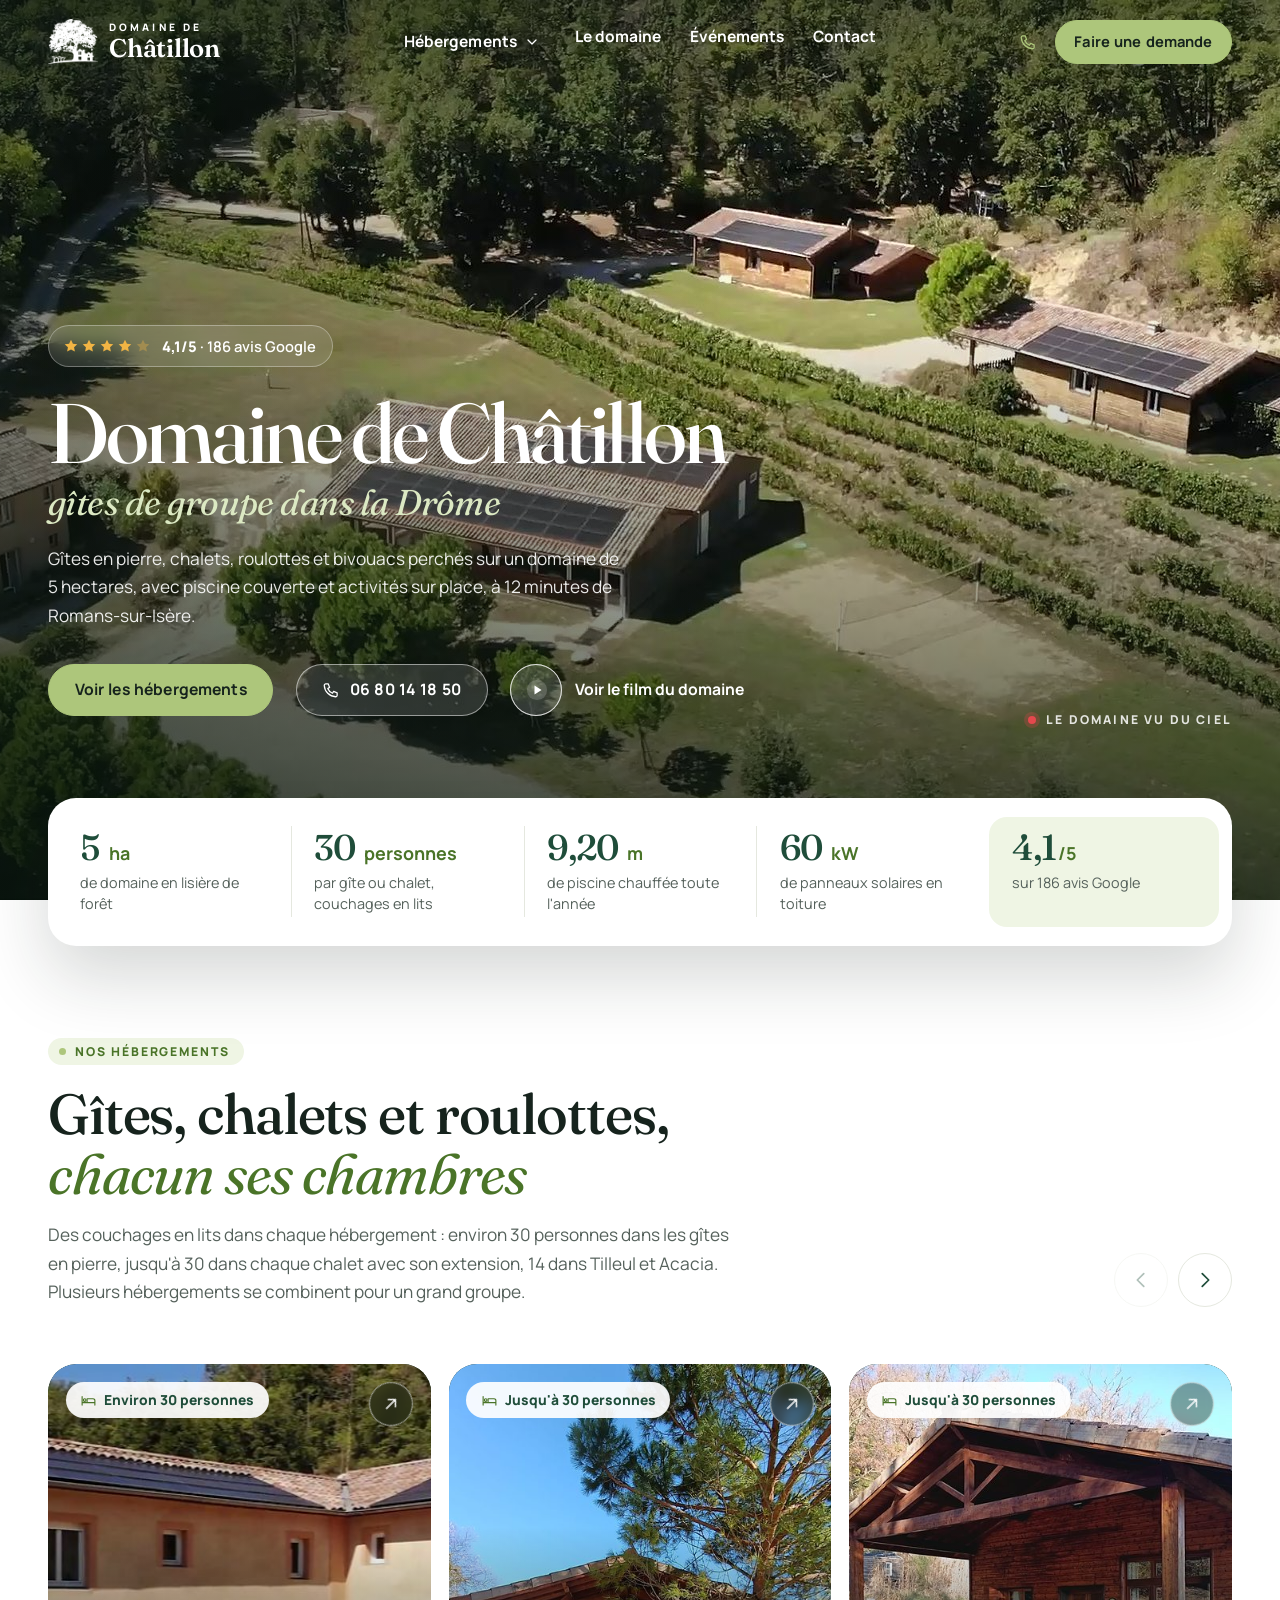
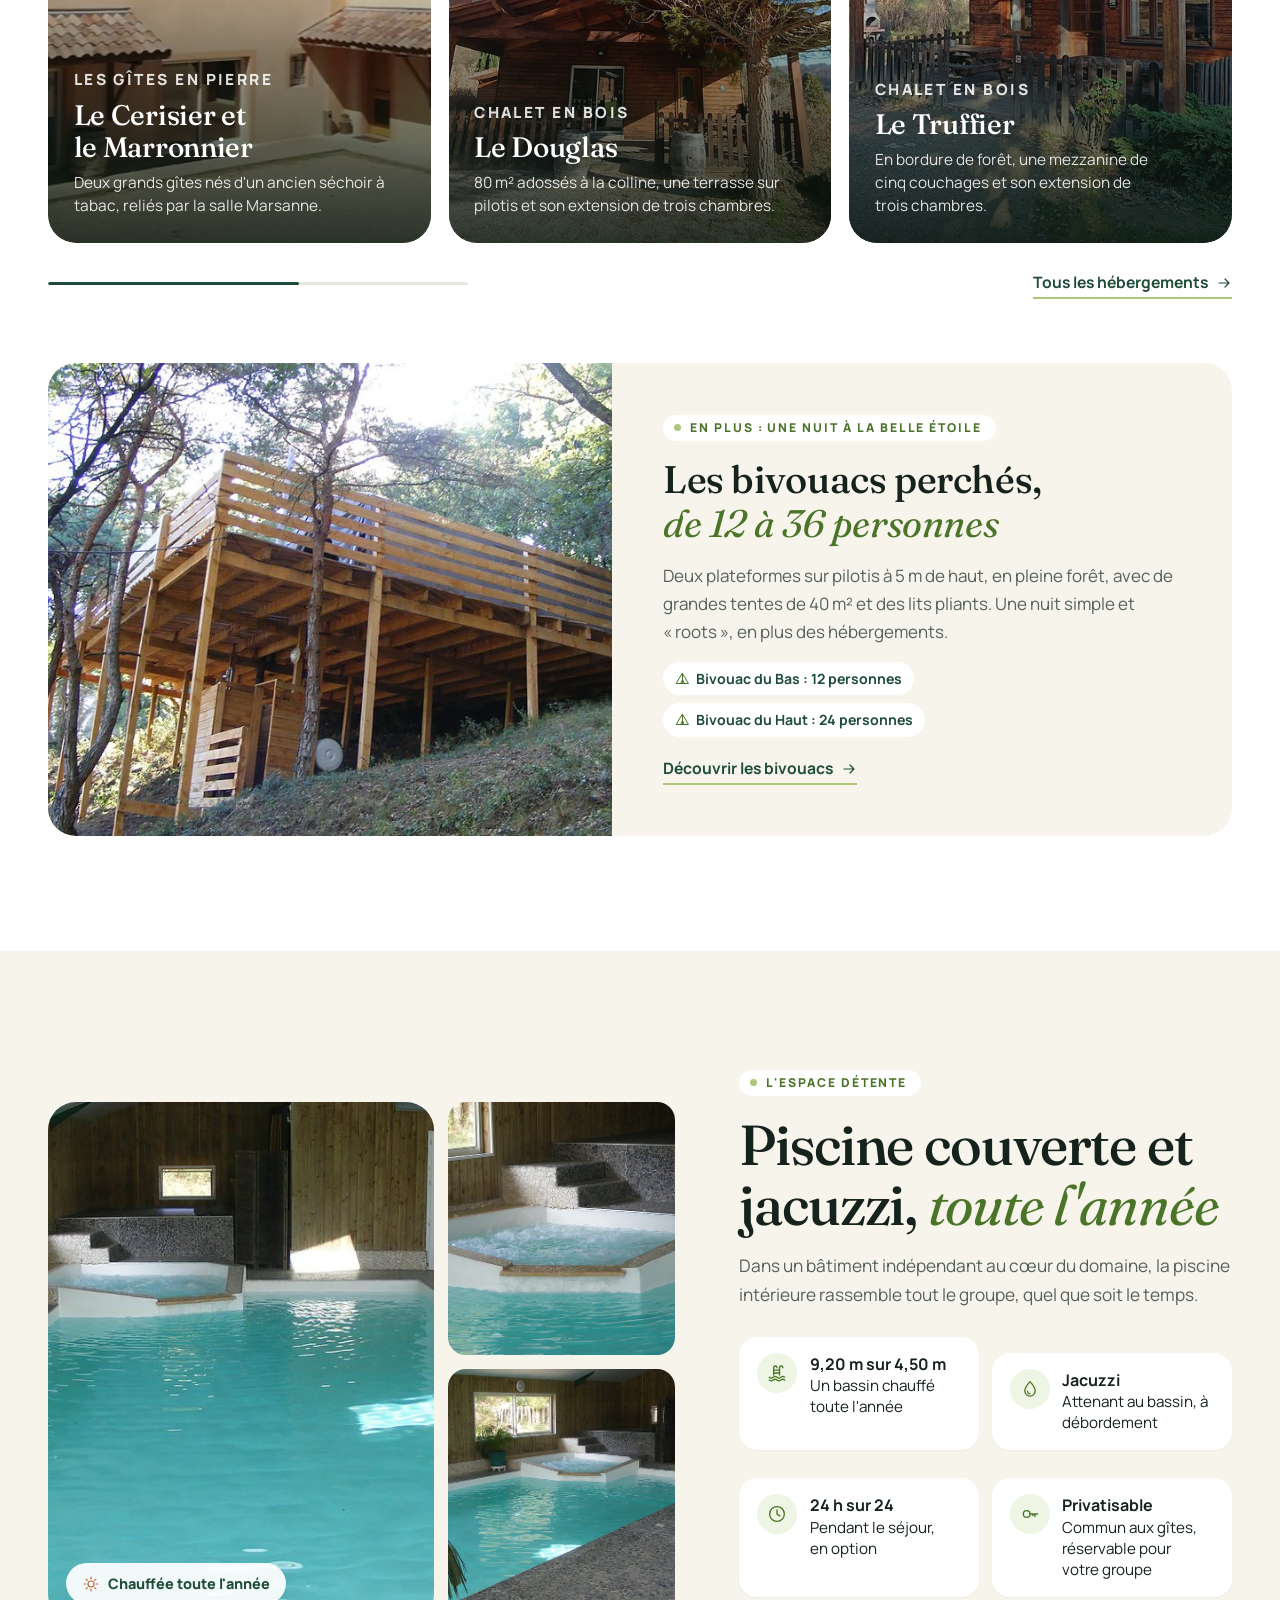
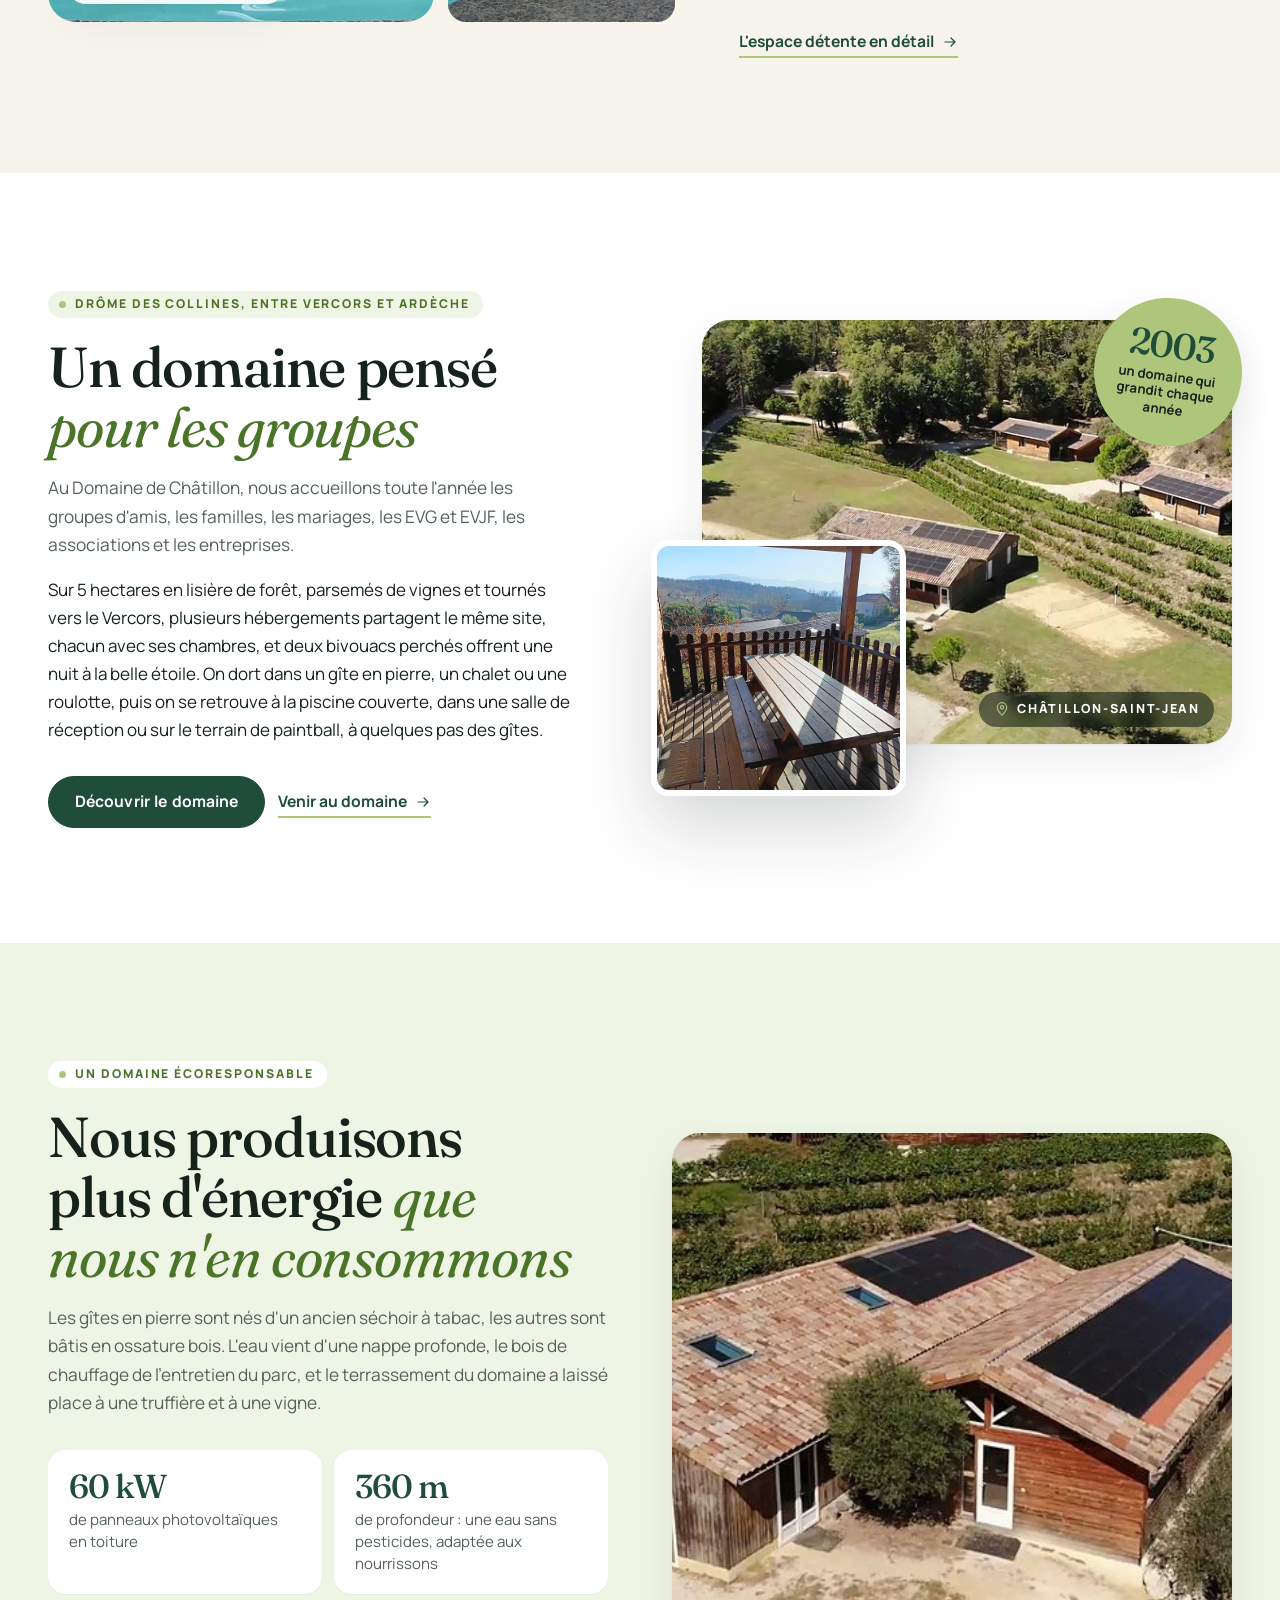
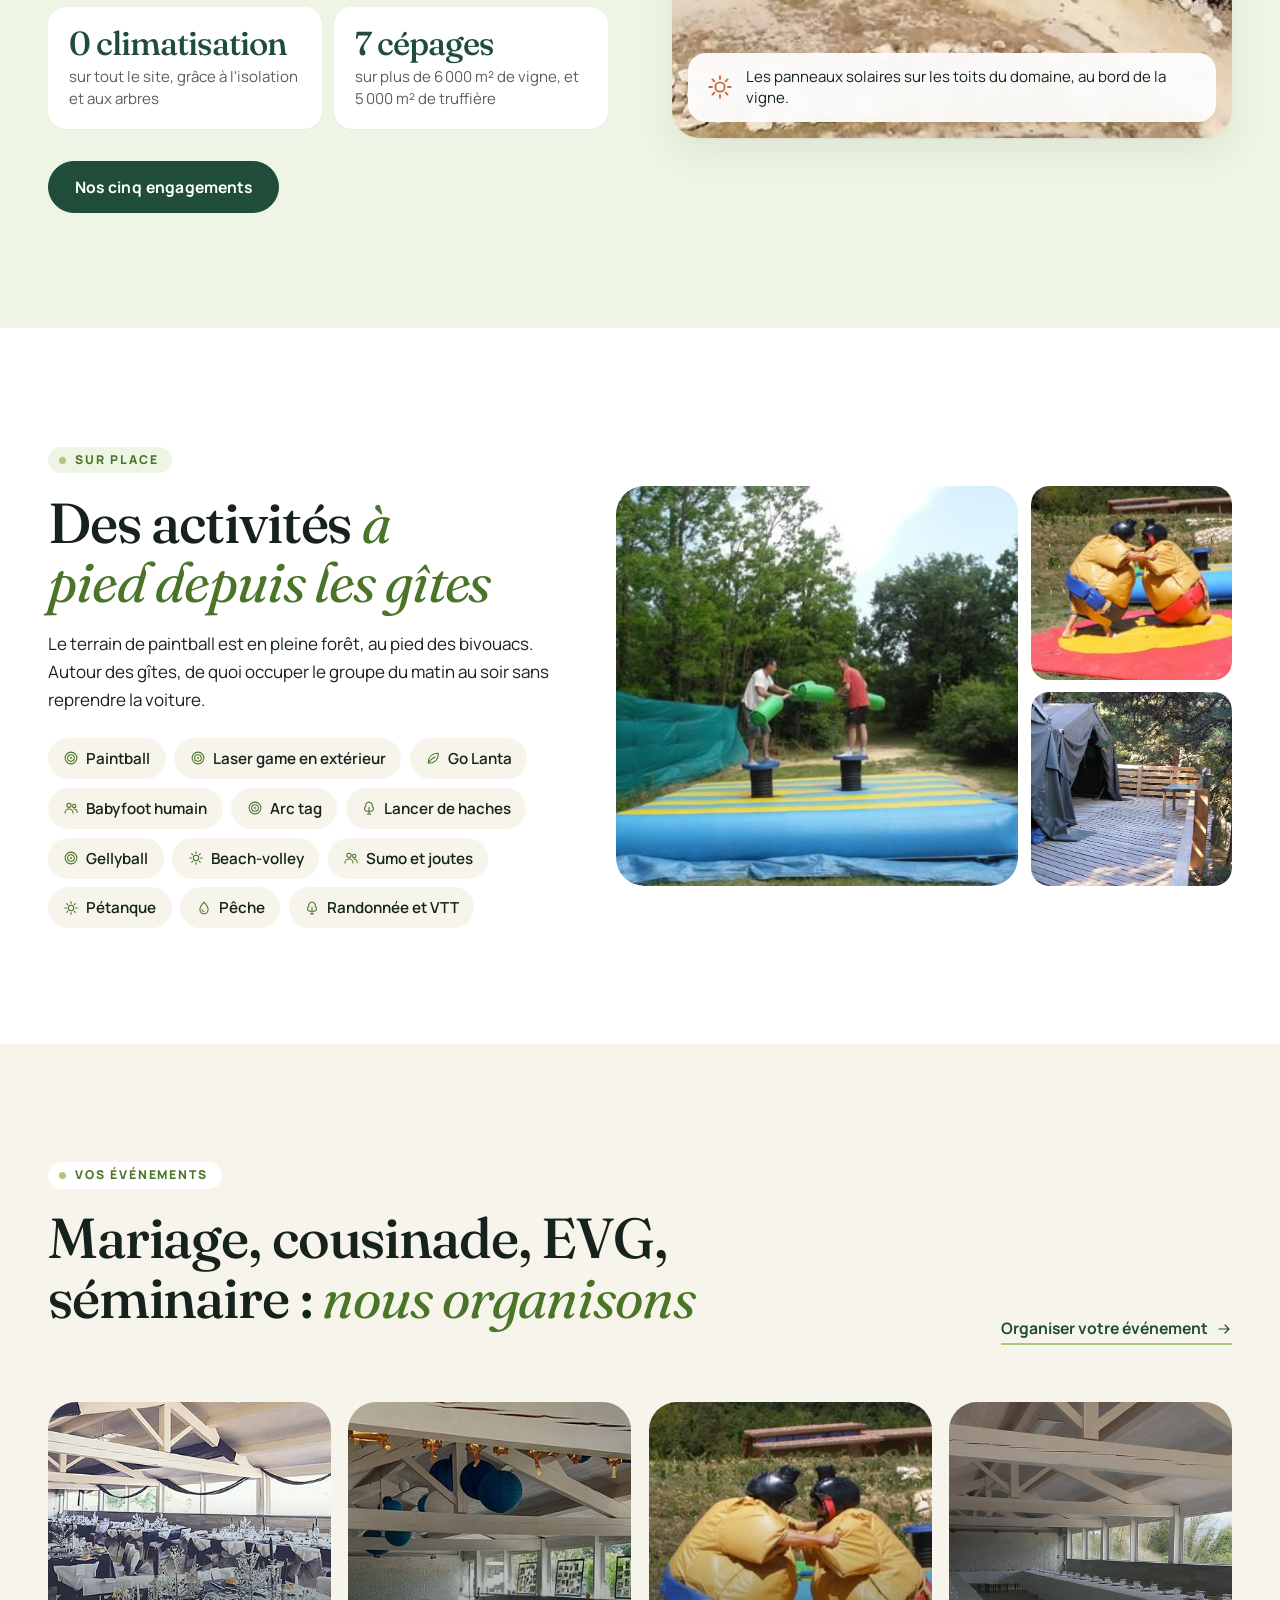
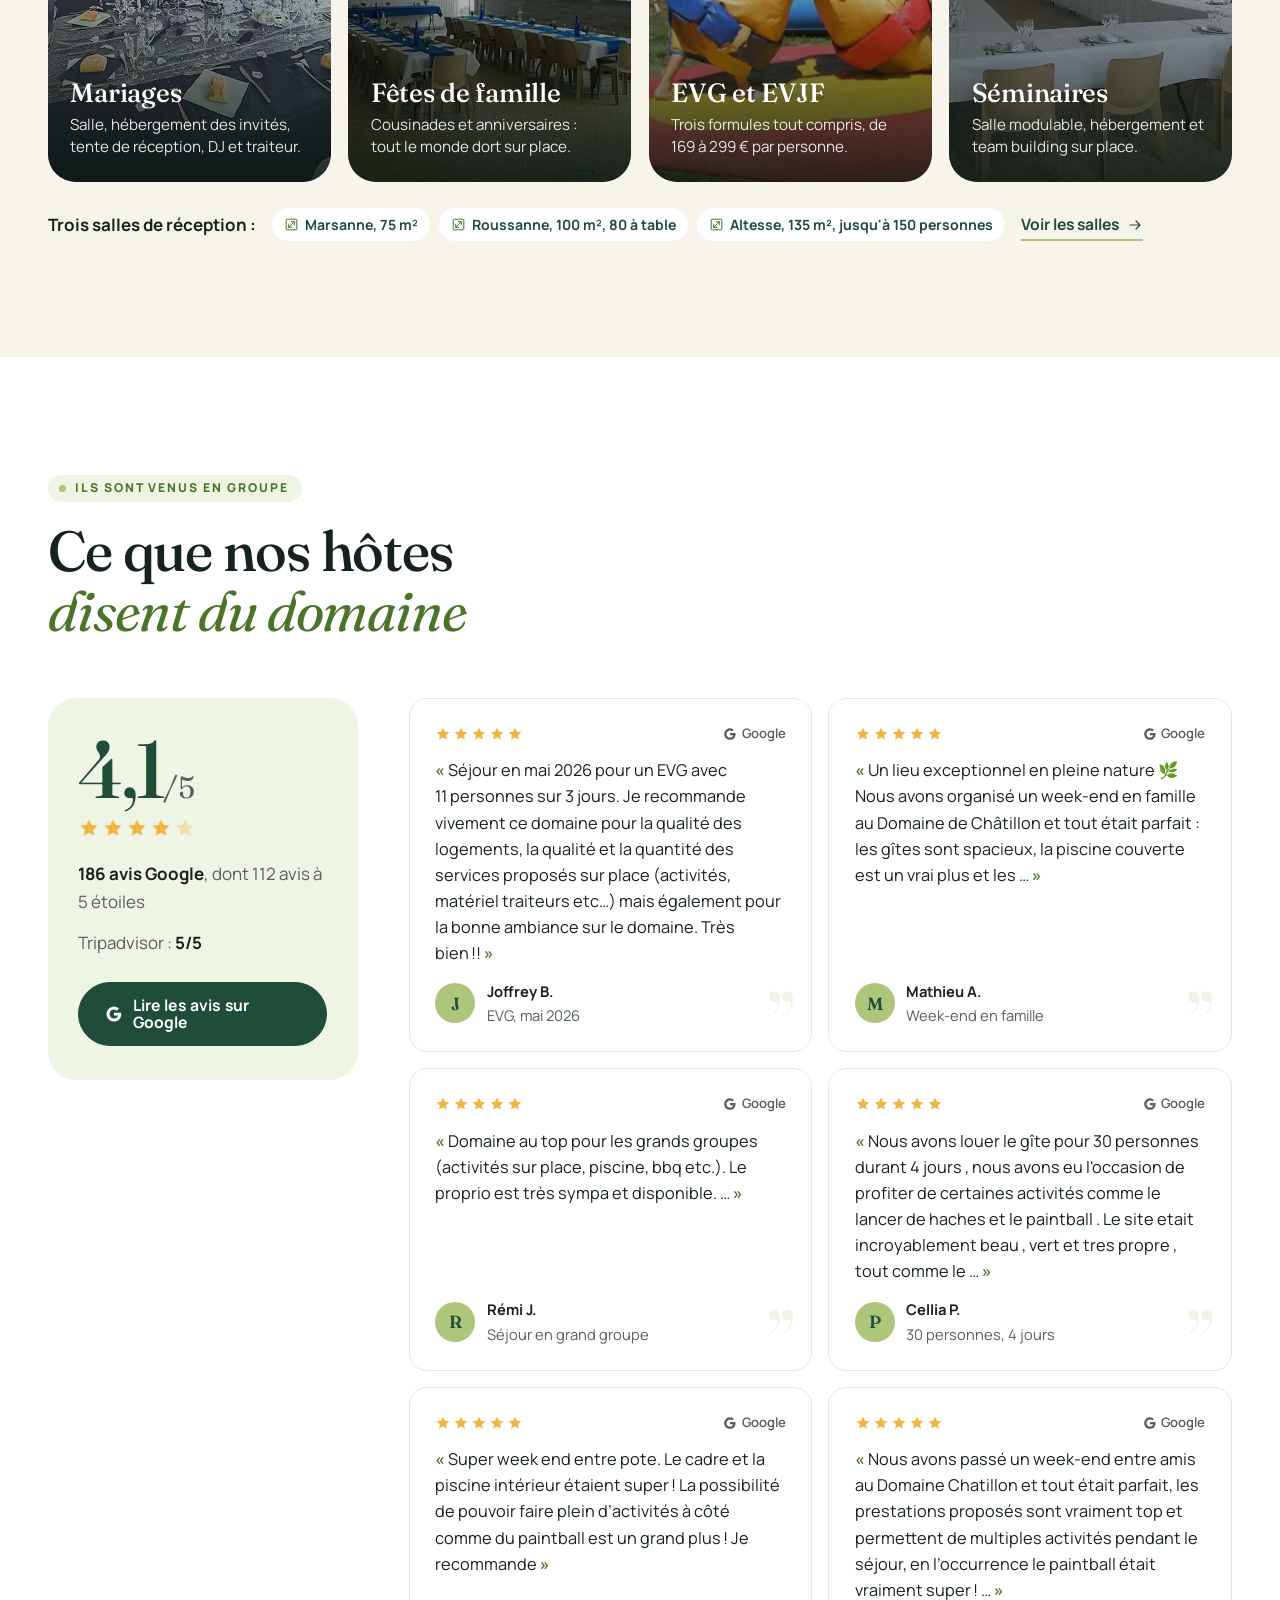
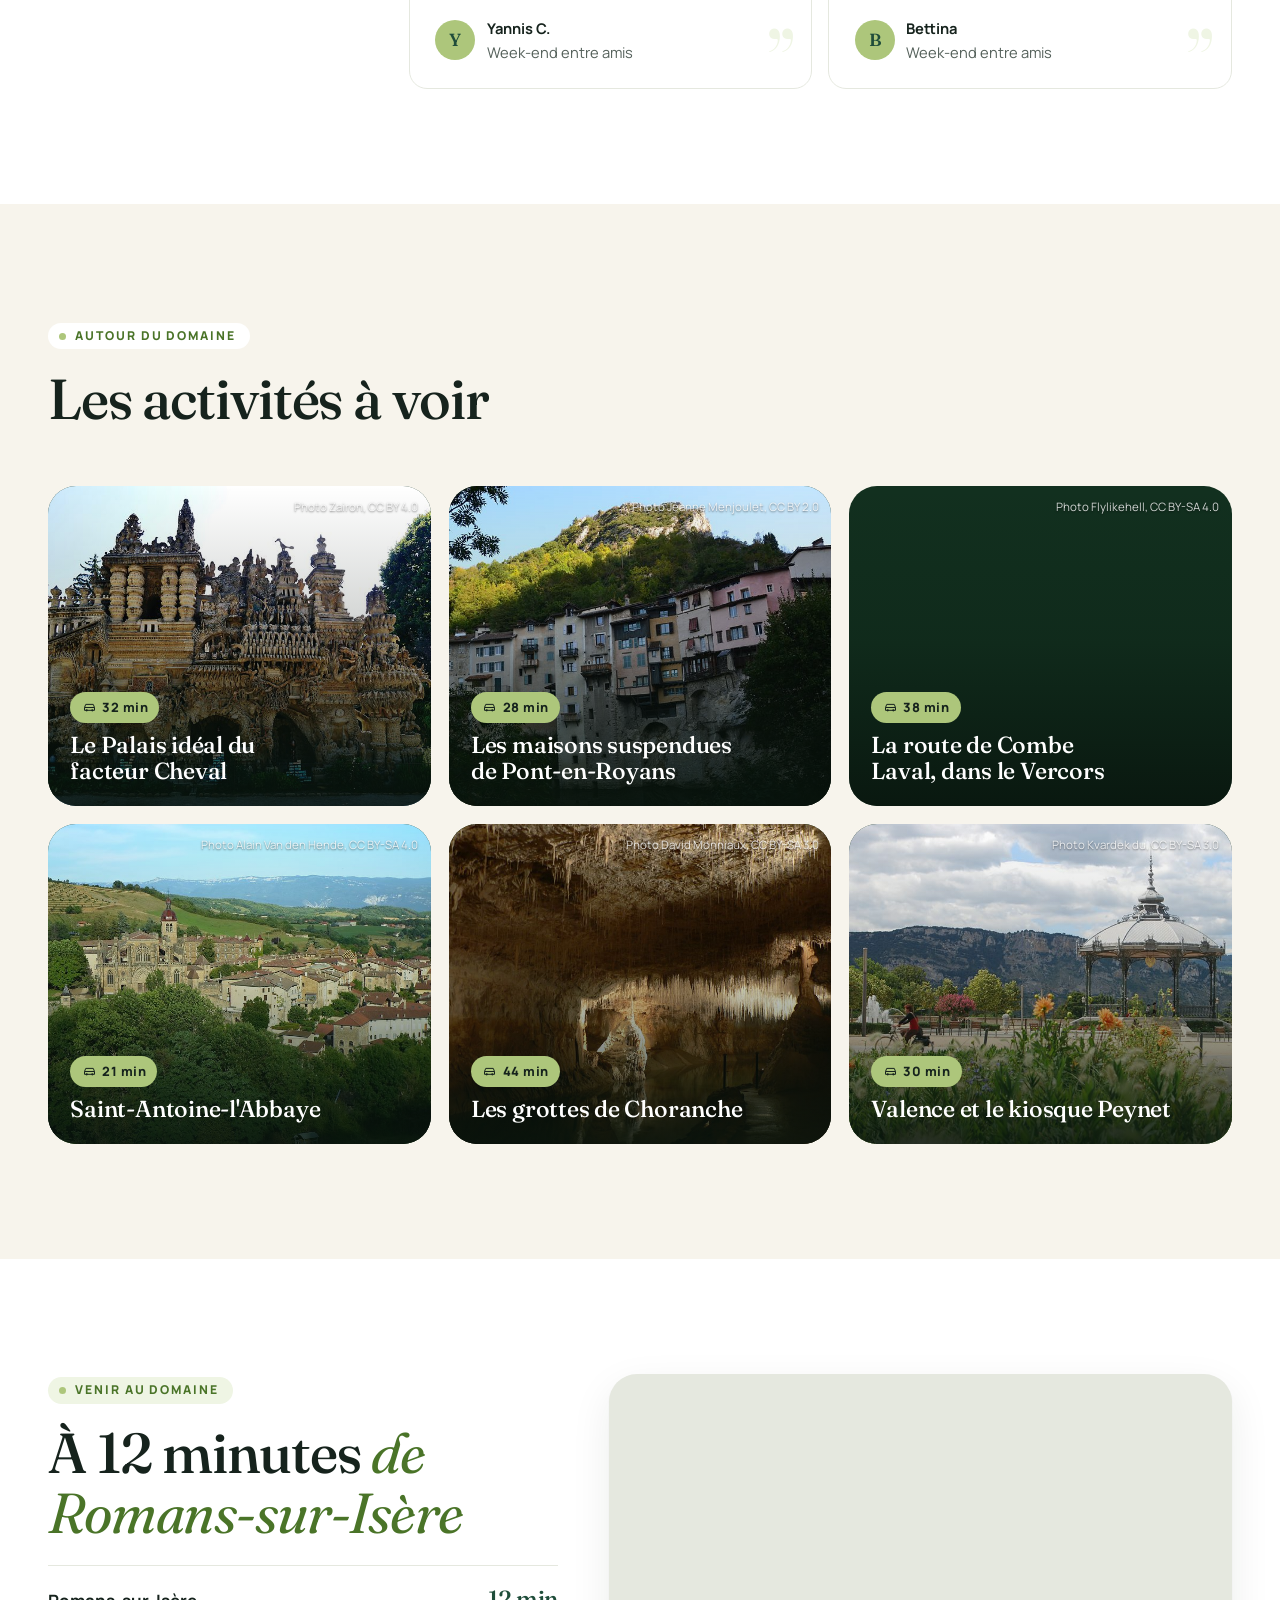
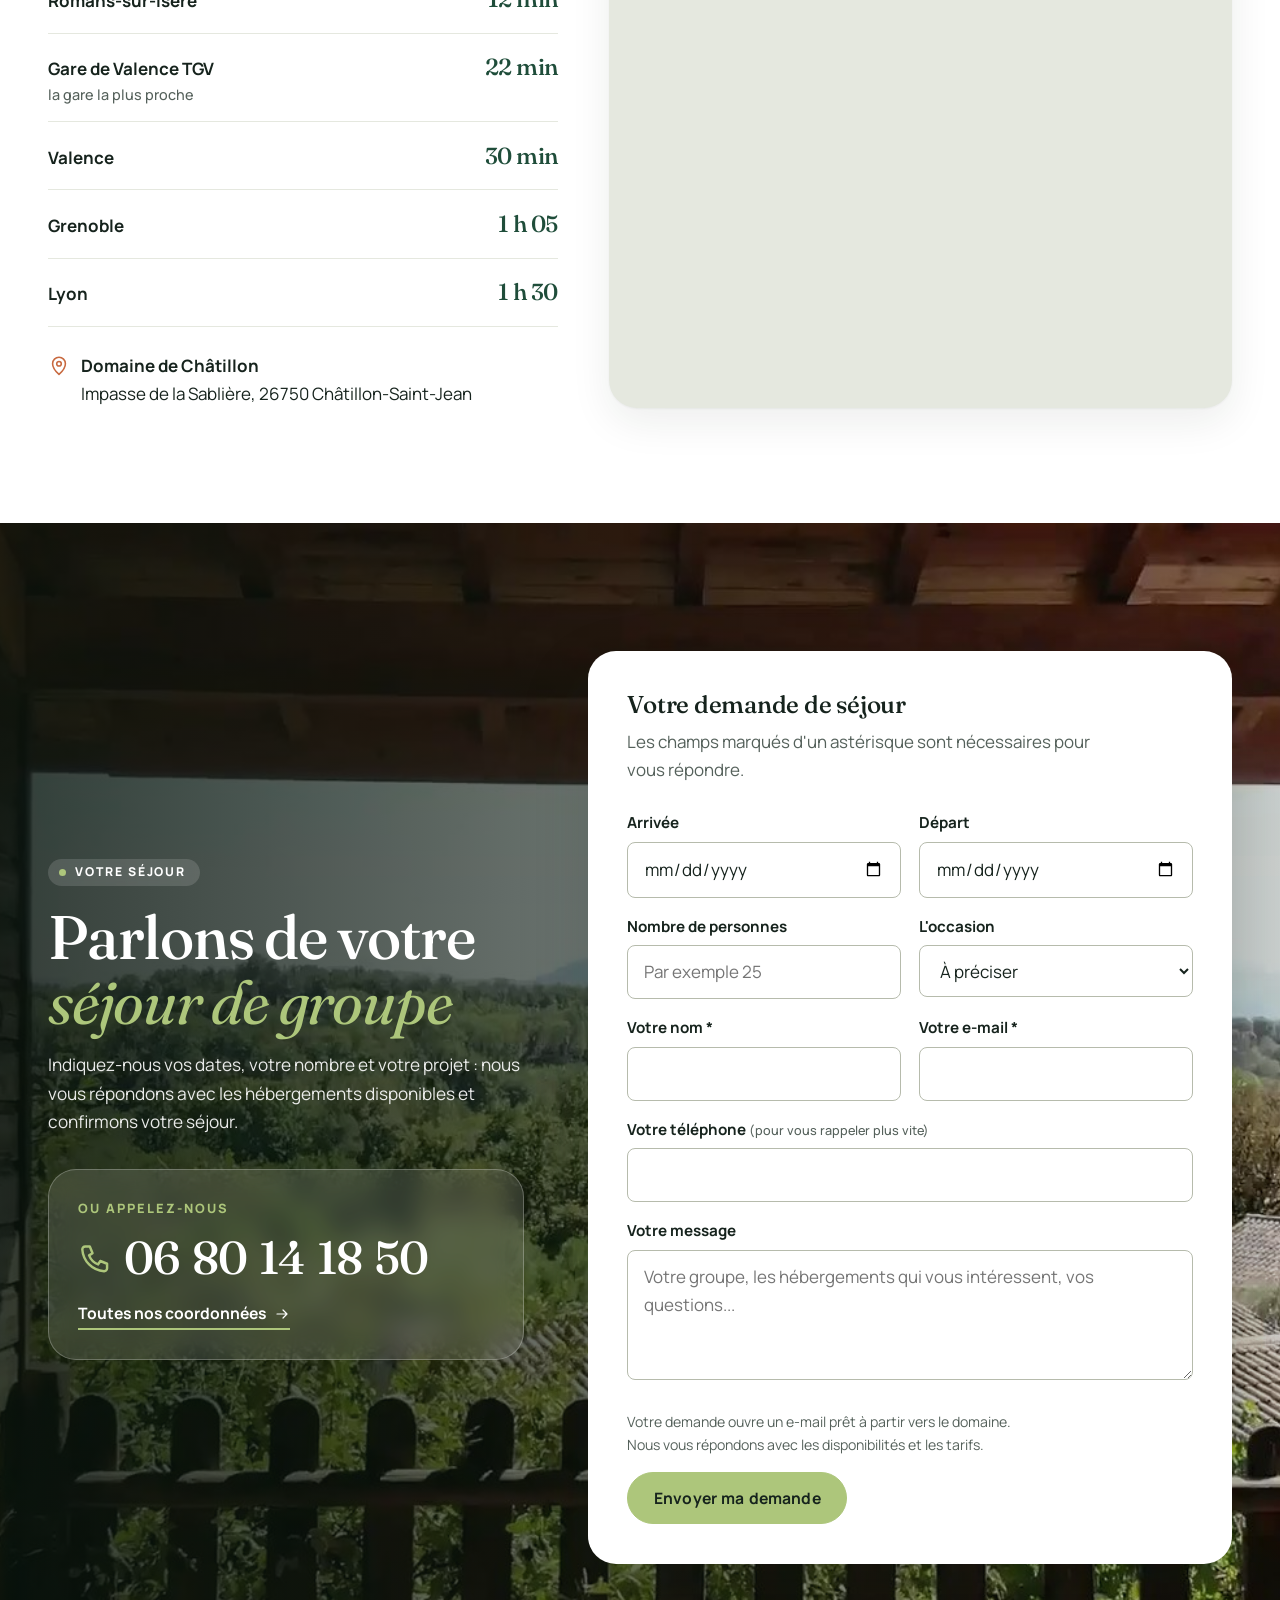
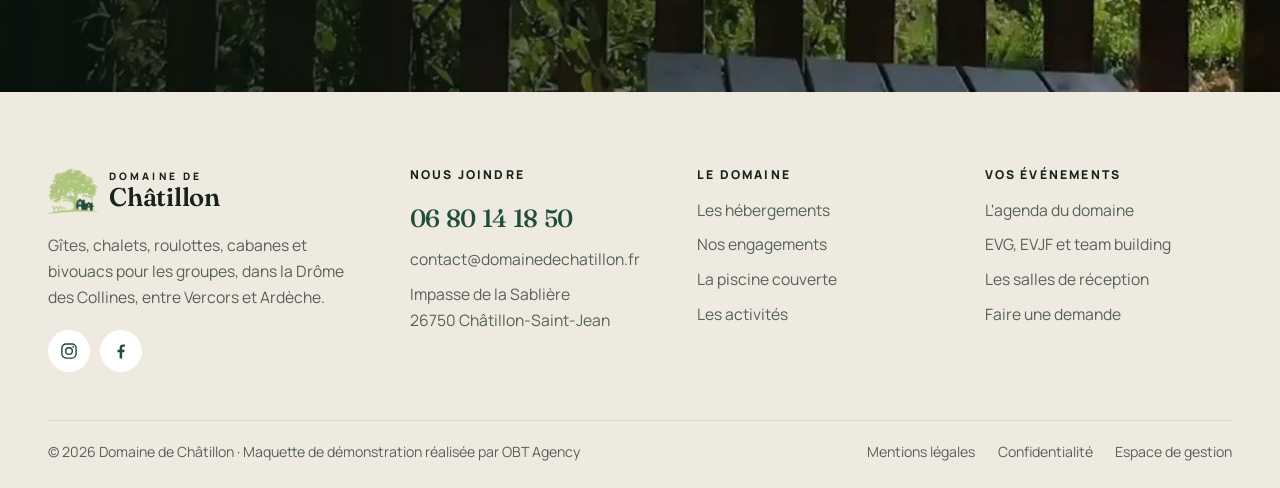
==== commit 604faea5: "V4 : un seul numéro, une page par hébergement et sous-menu Hébergements Co-Authored-By: Claude Opus " ====
--- a/index.html
+++ b/index.html
@@ -65,6 +65,7 @@
     <symbol id="i-croix" viewBox="0 0 24 24"><path fill="none" stroke="currentColor" stroke-width="1.9" stroke-linecap="round" d="M6 6l12 12M18 6L6 18"/></symbol>
     <symbol id="i-plus" viewBox="0 0 24 24"><path fill="none" stroke="currentColor" stroke-width="1.9" stroke-linecap="round" d="M12 5v14M5 12h14"/></symbol>
     <symbol id="i-gauche" viewBox="0 0 24 24"><path fill="none" stroke="currentColor" stroke-width="1.9" stroke-linecap="round" stroke-linejoin="round" d="M15 5l-7 7 7 7"/></symbol>
+    <symbol id="i-bas" viewBox="0 0 24 24"><path fill="none" stroke="currentColor" stroke-width="1.9" stroke-linecap="round" stroke-linejoin="round" d="M6 9l6 6 6-6"/></symbol>
     <symbol id="i-droite" viewBox="0 0 24 24"><path fill="none" stroke="currentColor" stroke-width="1.9" stroke-linecap="round" stroke-linejoin="round" d="M9 5l7 7-7 7"/></symbol>
     <symbol id="i-menu" viewBox="0 0 24 24"><path fill="none" stroke="currentColor" stroke-width="1.8" stroke-linecap="round" d="M4 7h16M4 12h16M4 17h10"/></symbol>
     <symbol id="i-repere" viewBox="0 0 24 24"><path fill="none" stroke="currentColor" stroke-width="1.7" stroke-linejoin="round" d="M12 21.2s-7-6.3-7-11.7a7 7 0 0 1 14 0c0 5.4-7 11.7-7 11.7z"/><circle cx="12" cy="9.5" r="2.5" fill="none" stroke="currentColor" stroke-width="1.7"/></symbol>
@@ -130,7 +131,21 @@
     </a>
     <nav class="nav" aria-label="Navigation principale">
       <ul class="nav__liste">
-        <li><a class="nav__lien"  href="hebergements.html">Hébergements</a></li>
+        <li class="nav__item nav__item--sous">
+          <a class="nav__lien"  href="hebergements.html">Hébergements</a>
+          <button type="button" class="nav__ouvrir" aria-expanded="false" aria-controls="sous-menu" aria-label="Afficher la liste des hébergements"><svg aria-hidden="true"><use href="#i-bas"/></svg></button>
+          <div class="sous-menu" id="sous-menu">
+            <ul class="sous-menu__liste">
+              <li><a class="sous-menu__lien" href="hebergements/gites-en-pierre.html"><img src="assets/img/gites-cour-800.jpg" width="64" height="64" alt="" loading="lazy"><span><strong>Le Cerisier et le Marronnier</strong><small>Gîtes en pierre · environ 30 personnes</small></span></a></li>
+              <li><a class="sous-menu__lien" href="hebergements/le-douglas.html"><img src="assets/img/hero-chalet-800.jpg" width="64" height="64" alt="" loading="lazy"><span><strong>Le Douglas</strong><small>Chalet en bois · jusqu'à 30 personnes</small></span></a></li>
+              <li><a class="sous-menu__lien" href="hebergements/le-truffier.html"><img src="assets/img/truffier-800.jpg" width="64" height="64" alt="" loading="lazy"><span><strong>Le Truffier</strong><small>Chalet en bois · jusqu'à 30 personnes</small></span></a></li>
+              <li><a class="sous-menu__lien" href="hebergements/tilleul-et-acacia.html"><img src="assets/img/tilleul-800.jpg" width="64" height="64" alt="" loading="lazy"><span><strong>Tilleul et Acacia</strong><small>Deux logements · jusqu'à 14 personnes</small></span></a></li>
+              <li><a class="sous-menu__lien" href="hebergements/roulottes-et-cabanes.html"><img src="assets/img/roulotte-800.jpg" width="64" height="64" alt="" loading="lazy"><span><strong>Roulottes, cabanes et atelier</strong><small>Insolites · jusqu'à 14 lits</small></span></a></li>
+              <li><a class="sous-menu__lien" href="hebergements/bivouacs.html"><img src="assets/img/bivouac-pilotis-800.jpg" width="64" height="64" alt="" loading="lazy"><span><strong>Les bivouacs perchés</strong><small>Nuit à la belle étoile · 12 à 36 personnes</small></span></a></li>
+            </ul>
+            <a class="sous-menu__tout" href="hebergements.html">Tous les hébergements<svg aria-hidden="true"><use href="#i-fleche"/></svg></a>
+          </div>
+        </li>
         <li><a class="nav__lien"  href="le-domaine.html">Le domaine</a></li>
         <li><a class="nav__lien"  href="evenements.html">Événements</a></li>
         <li><a class="nav__lien"  href="contact.html">Contact</a></li>
@@ -153,7 +168,16 @@
   <nav class="contenant" aria-label="Menu">
     <ul class="nav-mobile__liste">
       <li><a class="nav-mobile__lien" aria-current="page" href="index.html">Accueil</a></li>
-      <li><a class="nav-mobile__lien"  href="hebergements.html">Hébergements</a></li>
+      <li><a class="nav-mobile__lien nav-mobile__lien--parent"  href="hebergements.html">Hébergements</a>
+        <ul class="nav-mobile__sous">
+          <li><a href="hebergements/gites-en-pierre.html">Le Cerisier et le Marronnier</a></li>
+          <li><a href="hebergements/le-douglas.html">Le Douglas</a></li>
+          <li><a href="hebergements/le-truffier.html">Le Truffier</a></li>
+          <li><a href="hebergements/tilleul-et-acacia.html">Tilleul et Acacia</a></li>
+          <li><a href="hebergements/roulottes-et-cabanes.html">Roulottes, cabanes et atelier</a></li>
+          <li><a href="hebergements/bivouacs.html">Les bivouacs perchés</a></li>
+        </ul>
+      </li>
       <li><a class="nav-mobile__lien"  href="le-domaine.html">Le domaine</a></li>
       <li><a class="nav-mobile__lien"  href="evenements.html">Événements</a></li>
       <li><a class="nav-mobile__lien"  href="contact.html">Contact</a></li>
@@ -215,7 +239,7 @@
     </header>
     <div class="carrousel apparait">
       <div class="carrousel__piste" id="carrousel-heb" tabindex="0" aria-label="Les hébergements, faire défiler">
-        <a class="carte-heb" href="hebergements.html#gites">
+        <a class="carte-heb" href="hebergements/gites-en-pierre.html">
           <img src="assets/img/gites-cour-1600.jpg" srcset="assets/img/gites-cour-800.jpg 800w, assets/img/gites-cour-1600.jpg 1600w" sizes="(max-width: 620px) 86vw, (max-width: 980px) 46vw, 420px" width="1600" height="900" alt="La cour des gîtes en pierre : façades ocre, auvents en tuiles et grandes baies vitrées, au soleil" loading="lazy" decoding="async">
           <span class="carte-heb__capacite"><svg aria-hidden="true"><use href="#i-lit"/></svg>Environ 30 personnes</span>
           <span class="carte-heb__fleche" aria-hidden="true"><svg><use href="#i-fleche"/></svg></span>
@@ -225,7 +249,7 @@
             <p>Deux grands gîtes nés d'un ancien séchoir à tabac, reliés par la salle Marsanne.</p>
           </div>
         </a>
-        <a class="carte-heb" href="hebergements.html#douglas">
+        <a class="carte-heb" href="hebergements/le-douglas.html">
           <img src="assets/img/hero-chalet-1600.jpg" srcset="assets/img/hero-chalet-800.jpg 800w, assets/img/hero-chalet-1600.jpg 1600w, assets/img/hero-chalet-2400.jpg 2048w" sizes="(max-width: 620px) 86vw, (max-width: 980px) 46vw, 420px" width="2048" height="1536" alt="Le chalet Douglas en bois, sa terrasse couverte et un grand pin, sous le ciel bleu" loading="lazy" decoding="async">
           <span class="carte-heb__capacite"><svg aria-hidden="true"><use href="#i-lit"/></svg>Jusqu'à 30 personnes</span>
           <span class="carte-heb__fleche" aria-hidden="true"><svg><use href="#i-fleche"/></svg></span>
@@ -235,7 +259,7 @@
             <p>80 m² adossés à la colline, une terrasse sur pilotis et son extension de trois chambres.</p>
           </div>
         </a>
-        <a class="carte-heb" href="hebergements.html#truffier">
+        <a class="carte-heb" href="hebergements/le-truffier.html">
           <img src="assets/img/truffier-1600.jpg" srcset="assets/img/truffier-800.jpg 800w, assets/img/truffier-1600.jpg 1600w" sizes="(max-width: 620px) 86vw, (max-width: 980px) 46vw, 420px" width="1600" height="1200" alt="Le chalet Truffier en bois, sa grande terrasse couverte et sa barrière, au soleil d&#x27;hiver" loading="lazy" decoding="async">
           <span class="carte-heb__capacite"><svg aria-hidden="true"><use href="#i-lit"/></svg>Jusqu'à 30 personnes</span>
           <span class="carte-heb__fleche" aria-hidden="true"><svg><use href="#i-fleche"/></svg></span>
@@ -245,7 +269,7 @@
             <p>En bordure de forêt, une mezzanine de cinq couchages et son extension de trois chambres.</p>
           </div>
         </a>
-        <a class="carte-heb" href="hebergements.html#tilleul-acacia">
+        <a class="carte-heb" href="hebergements/tilleul-et-acacia.html">
           <img src="assets/img/tilleul-1600.jpg" srcset="assets/img/tilleul-800.jpg 800w, assets/img/tilleul-1600.jpg 1600w" sizes="(max-width: 620px) 86vw, (max-width: 980px) 46vw, 420px" width="1600" height="1200" alt="Tilleul et Acacia : deux logements en bois autour d&#x27;une cour avec une table de pique-nique" loading="lazy" decoding="async">
           <span class="carte-heb__capacite"><svg aria-hidden="true"><use href="#i-lit"/></svg>Jusqu'à 14 personnes</span>
           <span class="carte-heb__fleche" aria-hidden="true"><svg><use href="#i-fleche"/></svg></span>
@@ -255,7 +279,7 @@
             <p>Deux hébergements complémentaires autour d'une même cour.</p>
           </div>
         </a>
-        <a class="carte-heb" href="hebergements.html#insolites">
+        <a class="carte-heb" href="hebergements/roulottes-et-cabanes.html">
           <img src="assets/img/roulotte-1600.jpg" srcset="assets/img/roulotte-800.jpg 800w, assets/img/roulotte-1600.jpg 1600w" sizes="(max-width: 620px) 86vw, (max-width: 980px) 46vw, 420px" width="1600" height="1066" alt="La roulotte en bois du domaine, sa porte jaune et sa petite terrasse, sous les arbres" loading="lazy" decoding="async">
           <span class="carte-heb__capacite"><svg aria-hidden="true"><use href="#i-lit"/></svg>Jusqu'à 14 lits</span>
           <span class="carte-heb__fleche" aria-hidden="true"><svg><use href="#i-fleche"/></svg></span>
@@ -282,7 +306,7 @@
           <span class="pastille"><svg aria-hidden="true"><use href="#i-tente"/></svg>Bivouac du Bas : 12 personnes</span>
           <span class="pastille"><svg aria-hidden="true"><use href="#i-tente"/></svg>Bivouac du Haut : 24 personnes</span>
         </div>
-        <a class="lien-fleche" href="hebergements.html#bivouacs">Découvrir les bivouacs<svg aria-hidden="true"><use href="#i-fleche"/></svg></a>
+        <a class="lien-fleche" href="hebergements/bivouacs.html">Découvrir les bivouacs<svg aria-hidden="true"><use href="#i-fleche"/></svg></a>
       </div>
     </article>
   </div>
@@ -606,7 +630,6 @@
       <h2>Nous joindre</h2>
       <ul>
         <li><a class="pied__tel" href="tel:+33680141850">06 80 14 18 50</a></li>
-        <li><a href="tel:+33677542871">06 77 54 28 71</a></li>
         <li><a href="mailto:contact@domainedechatillon.fr">contact@domainedechatillon.fr</a></li>
         <li>Impasse de la Sablière<br>26750 Châtillon-Saint-Jean</li>
       </ul>
--- a/css/site.css
+++ b/css/site.css
@@ -214,6 +214,30 @@
   background: var(--c-vert); transform: scale(0); transition: transform var(--t-doux);
 }
 .nav__lien:hover::after, .nav__lien[aria-current="page"]::after{ transform: scale(1); }
+/* Sous-menu Hébergements (V4) : au survol, au clavier, ou au clic sur le chevron */
+.nav__item{ position: relative; }
+.nav__item--sous{ display: flex; align-items: center; gap: .1rem; }
+.nav__ouvrir{ width: 28px; height: 28px; display: grid; place-items: center; border-radius: 50%; color: inherit; transition: transform var(--t-doux), background-color var(--t-doux); }
+.nav__ouvrir svg{ width: 16px; height: 16px; }
+.nav__item--sous:hover .nav__ouvrir, .nav__item--sous.est-ouvert .nav__ouvrir{ transform: rotate(180deg); }
+.sous-menu{
+  position: absolute; top: calc(100% + 20px); left: 50%; z-index: 5;
+  width: min(740px, 92vw); padding: .9rem; border-radius: var(--r-3);
+  background: #fff; color: var(--c-encre); box-shadow: var(--ombre-2); border: 1px solid var(--c-sauge-clair);
+  opacity: 0; visibility: hidden; transform: translate(-50%, 10px);
+  transition: opacity .25s ease, transform .25s ease, visibility .25s;
+}
+.sous-menu::before{ content: ""; position: absolute; left: 0; right: 0; top: -22px; height: 22px; }
+.nav__item--sous:hover .sous-menu, .nav__item--sous:focus-within .sous-menu, .nav__item--sous.est-ouvert .sous-menu{ opacity: 1; visibility: visible; transform: translate(-50%, 0); }
+.sous-menu__liste{ display: grid; grid-template-columns: 1fr 1fr; gap: .2rem; list-style: none; margin: 0; padding: 0; }
+.sous-menu__lien{ display: flex; align-items: center; gap: .85rem; padding: .55rem; border-radius: var(--r-2); text-decoration: none; transition: background-color var(--t-doux); }
+.sous-menu__lien:hover, .sous-menu__lien:focus-visible{ background: var(--c-vert-pale); }
+.sous-menu__lien img{ width: 64px; height: 64px; object-fit: cover; border-radius: 12px; flex: none; }
+.sous-menu__lien strong{ display: block; font-family: var(--f-titre); font-weight: 500; font-size: 1.06rem; line-height: 1.2; letter-spacing: -.01em; }
+.sous-menu__lien small{ display: block; margin-top: .2rem; font-size: .8rem; font-weight: 600; color: var(--c-encre-2); }
+.sous-menu__tout{ display: flex; align-items: center; justify-content: center; gap: .5rem; margin-top: .5rem; padding: .75rem; border-radius: var(--r-2); background: var(--c-creme); color: var(--c-sapin); font-weight: 700; font-size: .95rem; text-decoration: none; }
+.sous-menu__tout:hover{ background: var(--c-vert-clair); }
+.sous-menu__tout svg{ width: 16px; height: 16px; }
 .entete__actions{ display: flex; align-items: center; gap: 1.1rem; }
 .entete__tel{ display: inline-flex; align-items: center; gap: .45rem; font-weight: 700; font-size: 1rem; text-decoration: none; white-space: nowrap; word-spacing: .1em; }
 .btn, .pied__tel, .appel__numero, .coordonnee .grand{ word-spacing: .06em; }
@@ -238,6 +262,10 @@
   font-family: var(--f-titre); font-weight: 500; font-size: 1.9rem; letter-spacing: -.02em; text-decoration: none;
 }
 .nav-mobile__lien[aria-current="page"]{ color: var(--c-vert-texte); font-style: italic; }
+.nav-mobile__lien--parent{ border-bottom: 0; padding-bottom: .3rem; }
+.nav-mobile__sous{ list-style: none; margin: 0; padding: 0 0 .9rem .9rem; display: grid; gap: .1rem; border-bottom: 1px solid var(--c-sauge-clair); }
+.nav-mobile__sous a{ display: block; padding: .42rem 0; font-weight: 600; color: var(--c-encre-2); text-decoration: none; }
+.nav-mobile__sous a::before{ content: ""; display: inline-block; width: 6px; height: 6px; margin-right: .6rem; border-radius: 50%; background: var(--c-vert); vertical-align: middle; }
 .nav-mobile .btn + .btn{ margin-top: .8rem; }
 @media (max-width: 1280px){ .entete__tel span{ display: none; } }
 @media (max-width: 1080px){
@@ -358,6 +386,20 @@
 .ariane a:hover{ text-decoration: underline; }
 .bandeau h1{ font-size: clamp(2.6rem, 5.6vw, 5rem); line-height: .98; letter-spacing: -.03em; max-width: 18ch; margin-bottom: 1rem; text-shadow: 0 2px 30px rgba(0,0,0,.25); }
 .bandeau__chapo{ font-size: var(--t-chapo); max-width: 60ch; color: rgba(255,255,255,.9); }
+.bandeau--logement{ min-height: clamp(560px, 82vh, 780px); }
+.bandeau__type{
+  display: inline-flex; align-items: center; gap: .55rem; margin-bottom: 1rem;
+  padding: .38rem .85rem .38rem .7rem; border-radius: var(--r-pilule);
+  background: rgba(255,255,255,.14); border: 1px solid rgba(255,255,255,.3); backdrop-filter: blur(8px); -webkit-backdrop-filter: blur(8px);
+  font-size: var(--t-label); font-weight: 800; letter-spacing: .16em; text-transform: uppercase;
+}
+.bandeau__type::before{ content: ""; width: 7px; height: 7px; border-radius: 50%; background: var(--c-vert); }
+.bandeau__infos{ display: flex; flex-wrap: wrap; gap: .5rem; list-style: none; padding: 0; margin: 1.3rem 0 1.7rem; }
+.bandeau__infos li{
+  display: inline-flex; align-items: center; gap: .45rem; padding: .45rem .9rem; border-radius: var(--r-pilule);
+  background: rgba(255,255,255,.92); color: var(--c-sapin); font-size: .88rem; font-weight: 800;
+}
+.bandeau__infos svg{ width: 17px; height: 17px; color: var(--c-vert-texte); }
 @media (prefers-reduced-motion: reduce){ .bandeau__photo img{ animation: none; } }
 
 /* ---------- 9. Repères chiffrés sous le hero ---------- */
@@ -440,12 +482,30 @@
 .carte-heb__capacite svg{ width: 17px; height: 17px; color: var(--c-vert-texte); }
 .carte-heb__fleche{
   position: absolute; right: 1.1rem; top: 1.1rem; width: 44px; height: 44px; border-radius: 50%;
-  display: grid; place-items: center; background: rgba(255,255,255,.16); color: #fff; border: 1px solid rgba(255,255,255,.45);
+  display: grid; place-items: center; background: rgba(8,20,13,.38); color: #fff; border: 1px solid rgba(255,255,255,.55);
   backdrop-filter: blur(8px); -webkit-backdrop-filter: blur(8px);
   transform: rotate(-45deg); transition: transform var(--t-doux), background-color var(--t-doux), color var(--t-doux);
 }
 .carte-heb__fleche svg{ width: 20px; height: 20px; }
 .carte-heb:hover .carte-heb__fleche{ transform: none; background: var(--c-vert); color: var(--c-encre); border-color: var(--c-vert); }
+
+/* Sommaire des hébergements (V4) : deux lignes de trois cartes, chacune vers sa page */
+.grille-heb{ display: grid; grid-template-columns: repeat(3, 1fr); gap: 1.1rem; }
+.carte-heb--appel{ background: var(--c-vert); color: var(--c-encre); justify-content: space-between; gap: 1.2rem; padding: 1.8rem; }
+.carte-heb--appel::after{ display: none; }
+.carte-heb--appel .carte-heb__type{ color: var(--c-sapin); }
+.carte-heb--appel h3{ font-size: clamp(1.6rem, 2.4vw, 2.2rem); }
+.carte-heb--appel p{ color: rgba(22,35,29,.78); }
+.carte-heb__icone{ width: 54px; height: 54px; border-radius: 50%; display: grid; place-items: center; background: rgba(255,255,255,.55); color: var(--c-sapin); }
+.carte-heb__icone svg{ width: 26px; height: 26px; }
+.carte-heb--appel .btn{ align-self: flex-start; }
+@media (max-width: 980px){ .grille-heb{ grid-template-columns: repeat(2, 1fr); } }
+@media (max-width: 620px){ .grille-heb{ grid-template-columns: 1fr; } .grille-heb .carte-heb{ aspect-ratio: 4 / 3.6; } .grille-heb .carte-heb--appel{ aspect-ratio: auto; } }
+
+/* Les autres hébergements, sur une page d'hébergement : la carte de la page en cours est masquée */
+.carrousel[data-courant="gites"] [data-carte="gites"], .carrousel[data-courant="douglas"] [data-carte="douglas"],
+.carrousel[data-courant="truffier"] [data-carte="truffier"], .carrousel[data-courant="tilleul-acacia"] [data-carte="tilleul-acacia"],
+.carrousel[data-courant="insolites"] [data-carte="insolites"], .carrousel[data-courant="bivouacs"] [data-carte="bivouacs"]{ display: none; }
 
 /* La nuit à la belle étoile : les bivouacs, à part des hébergements en lits */
 .belle-etoile{
